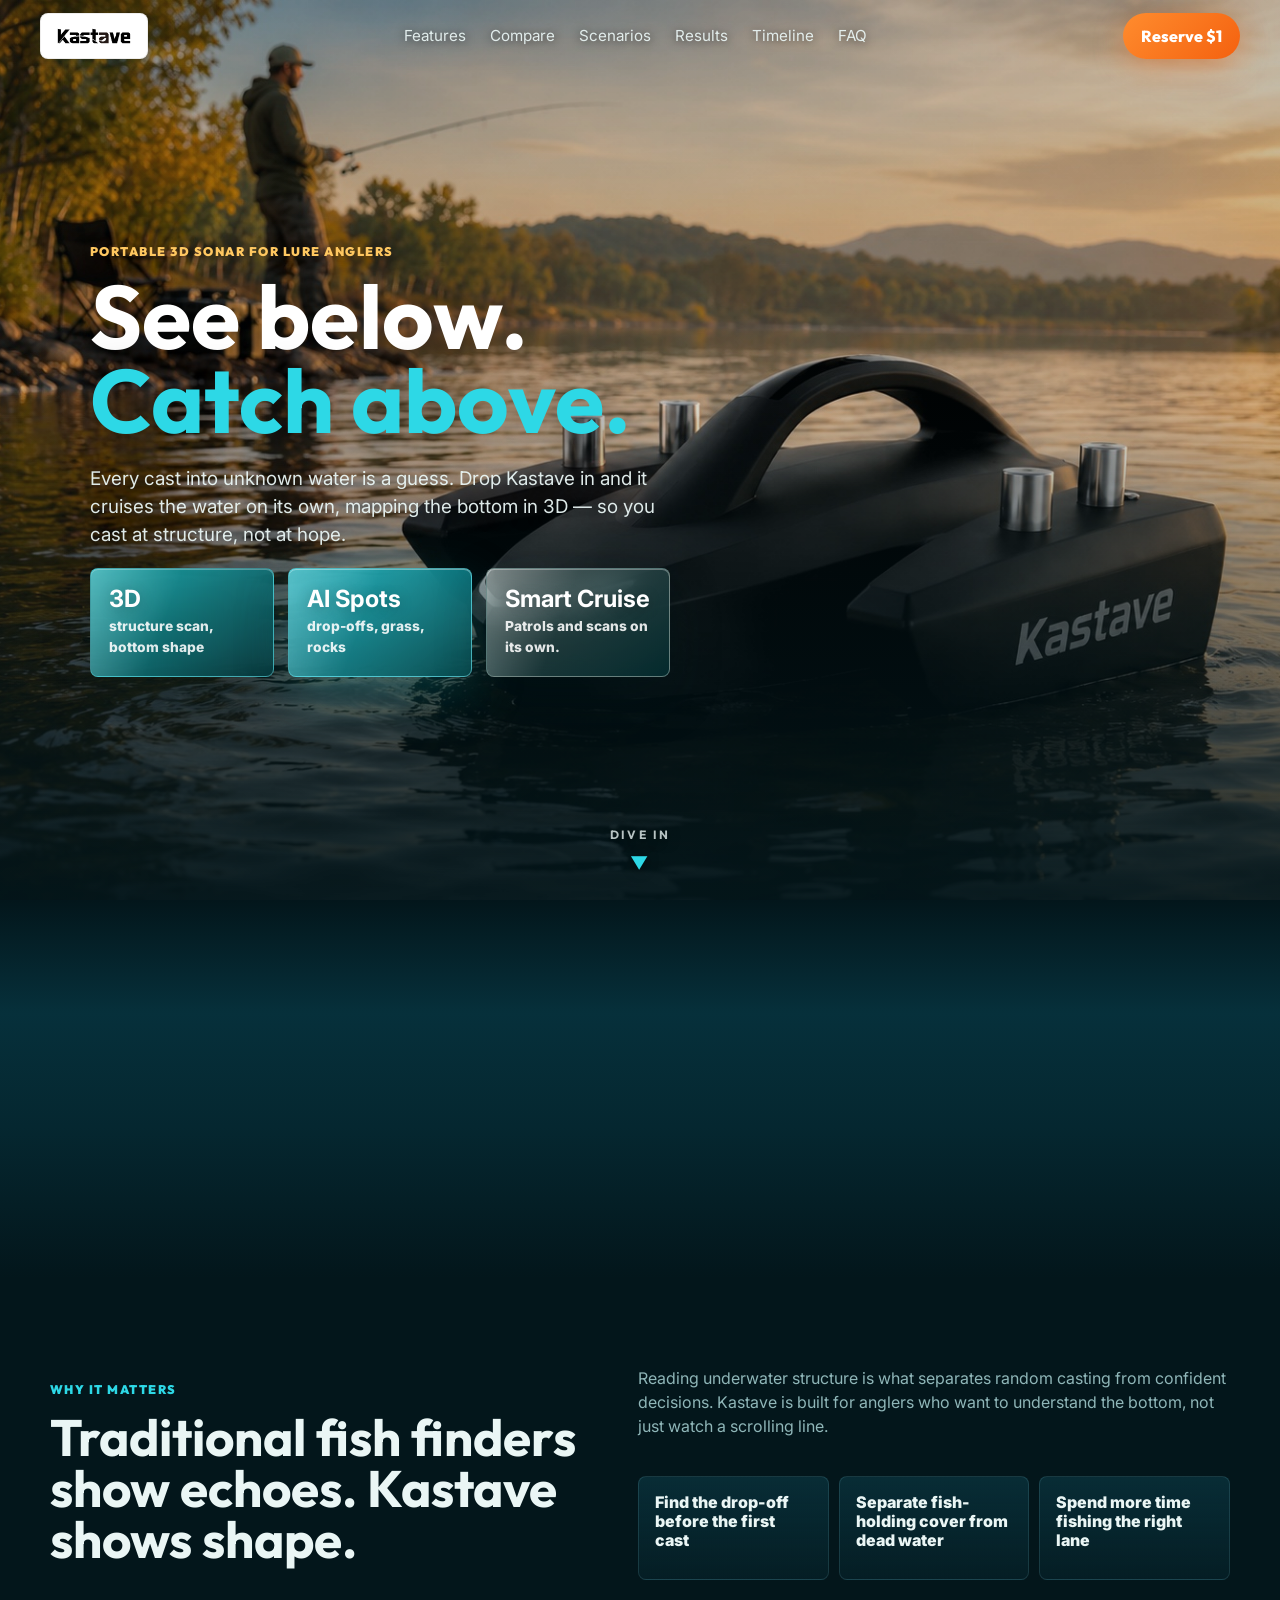
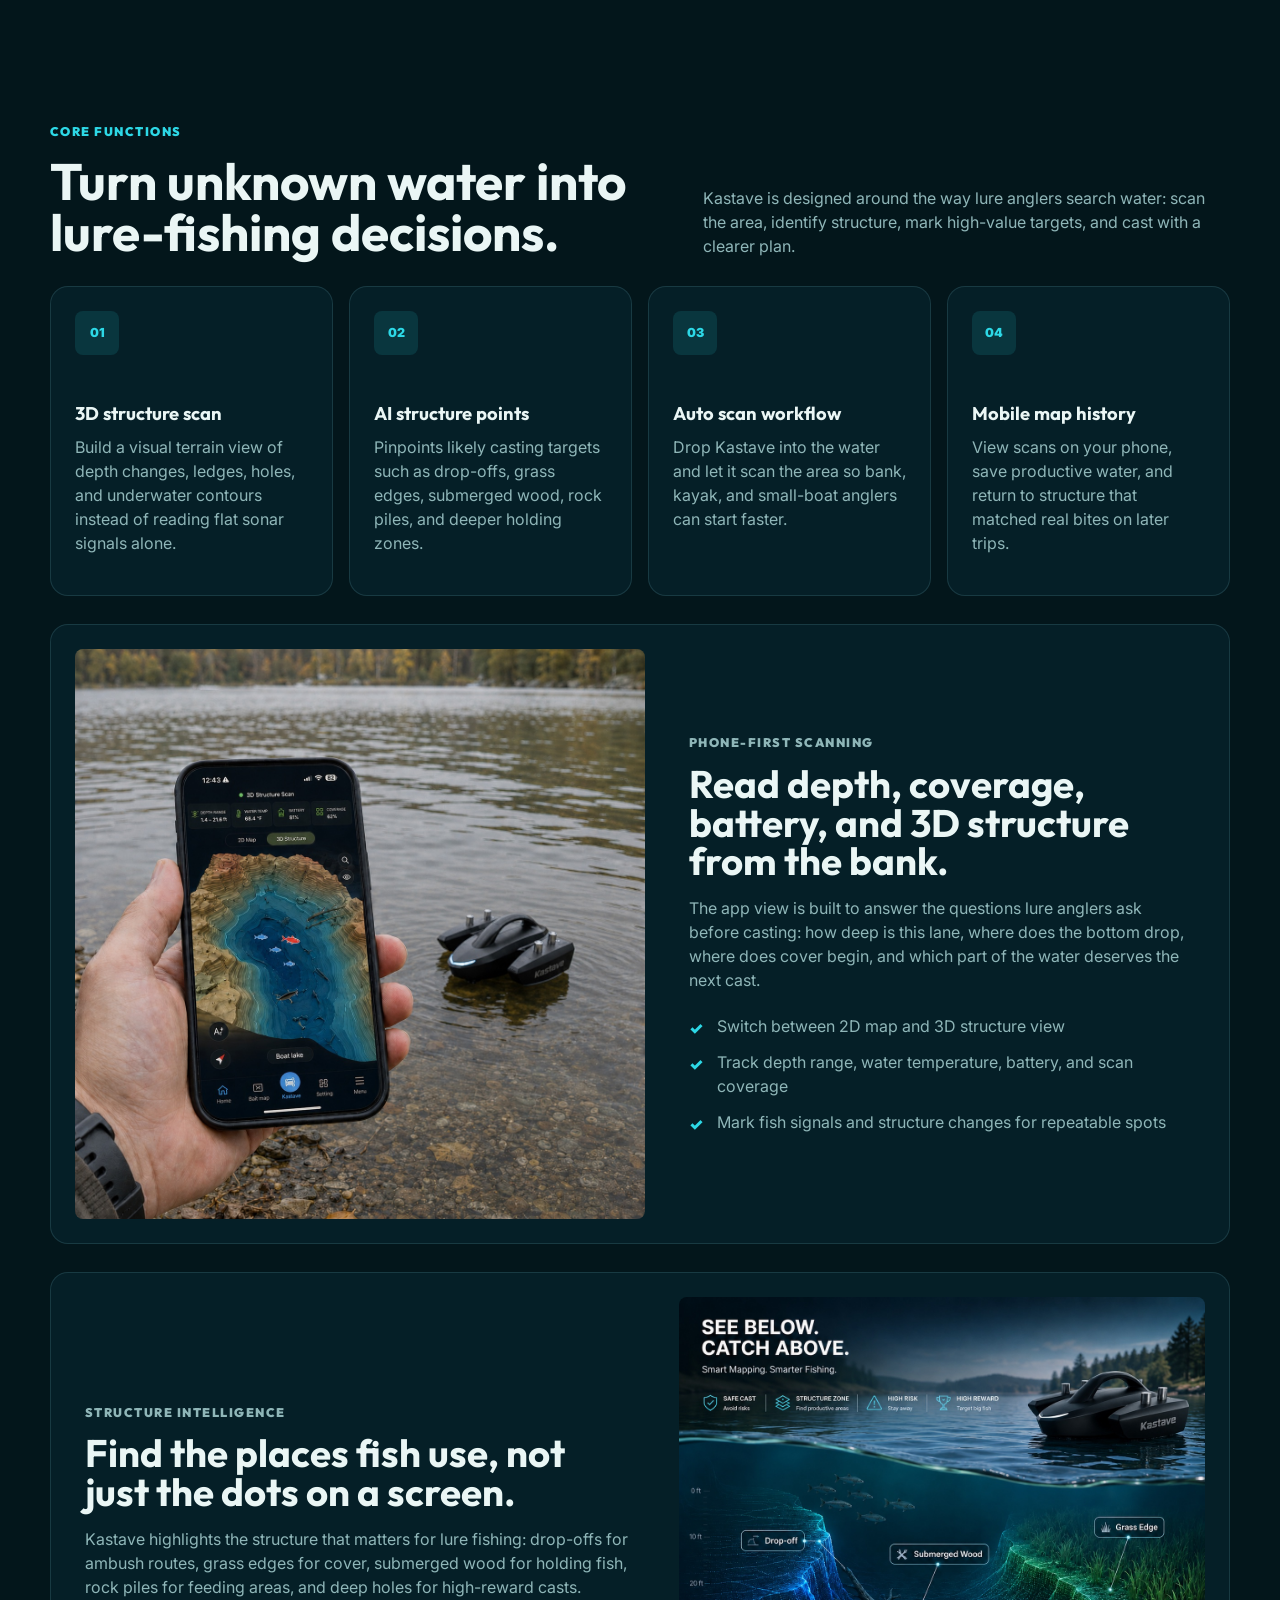
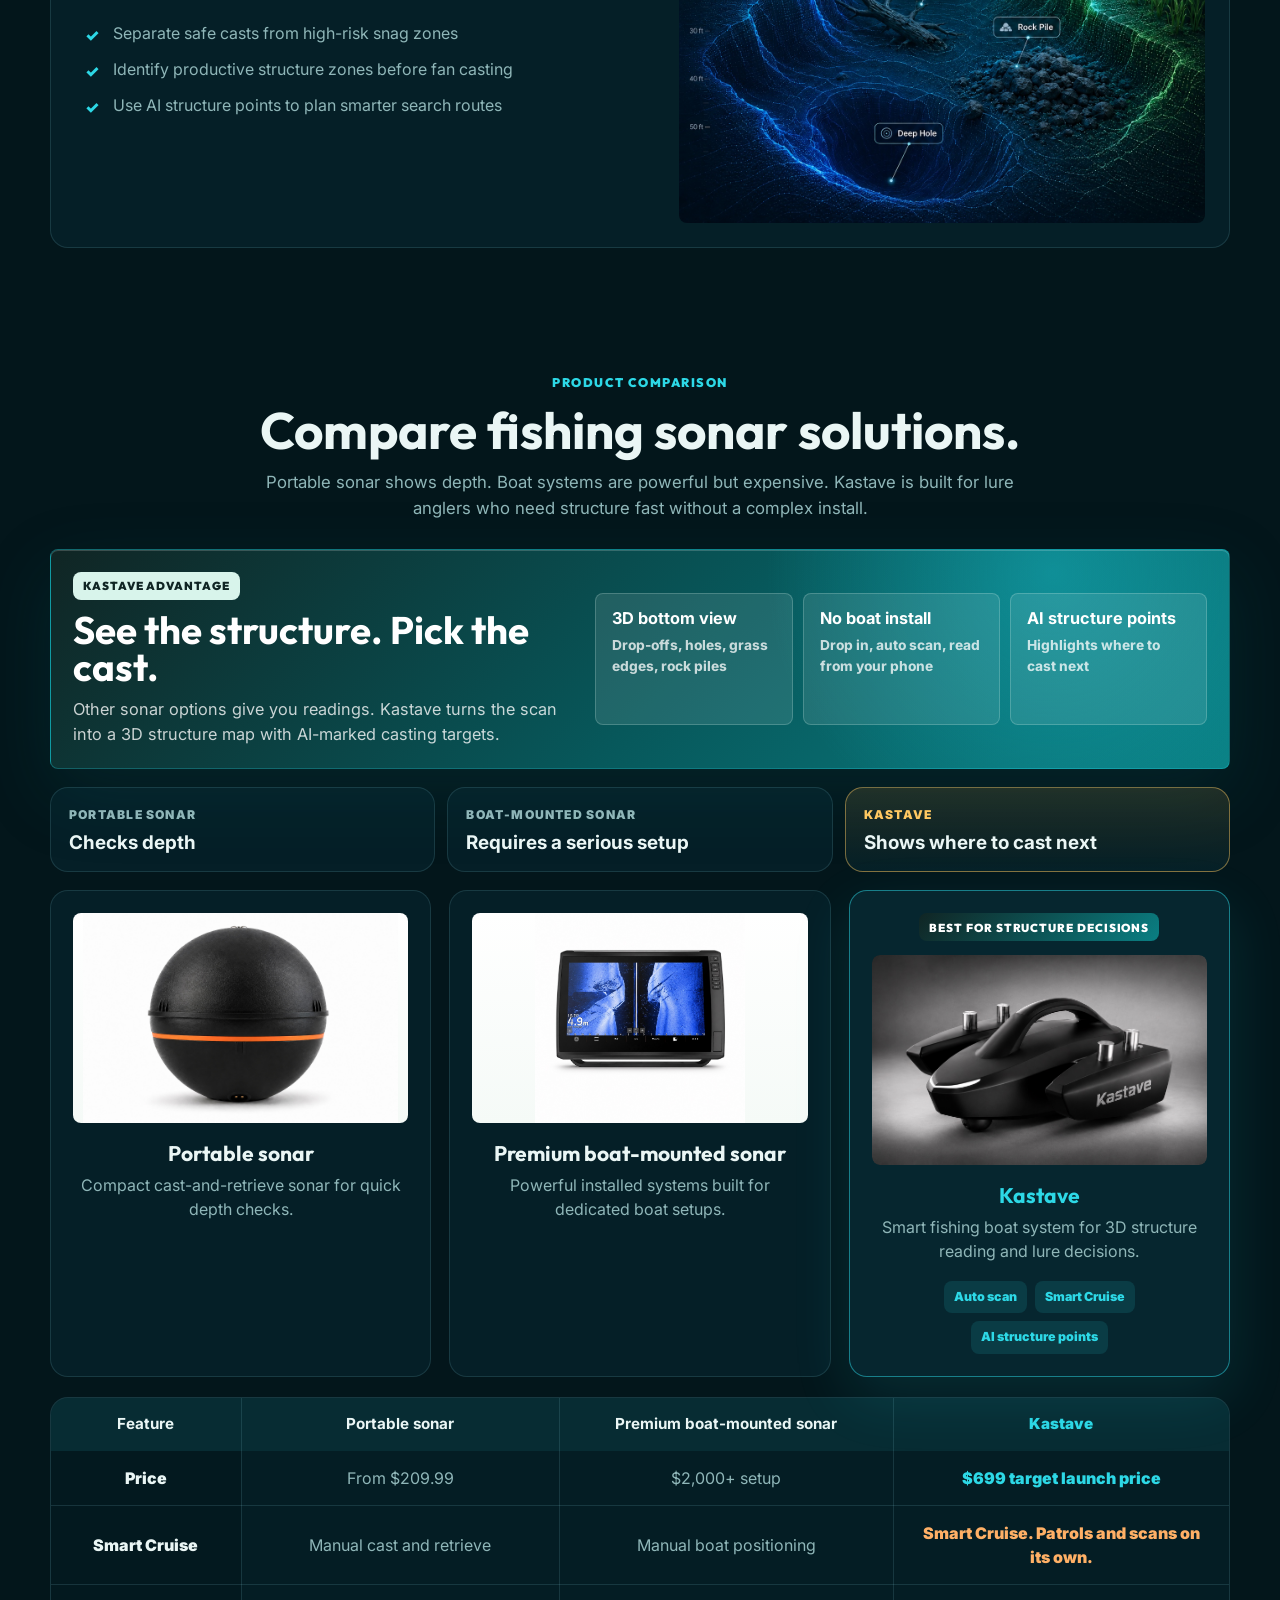
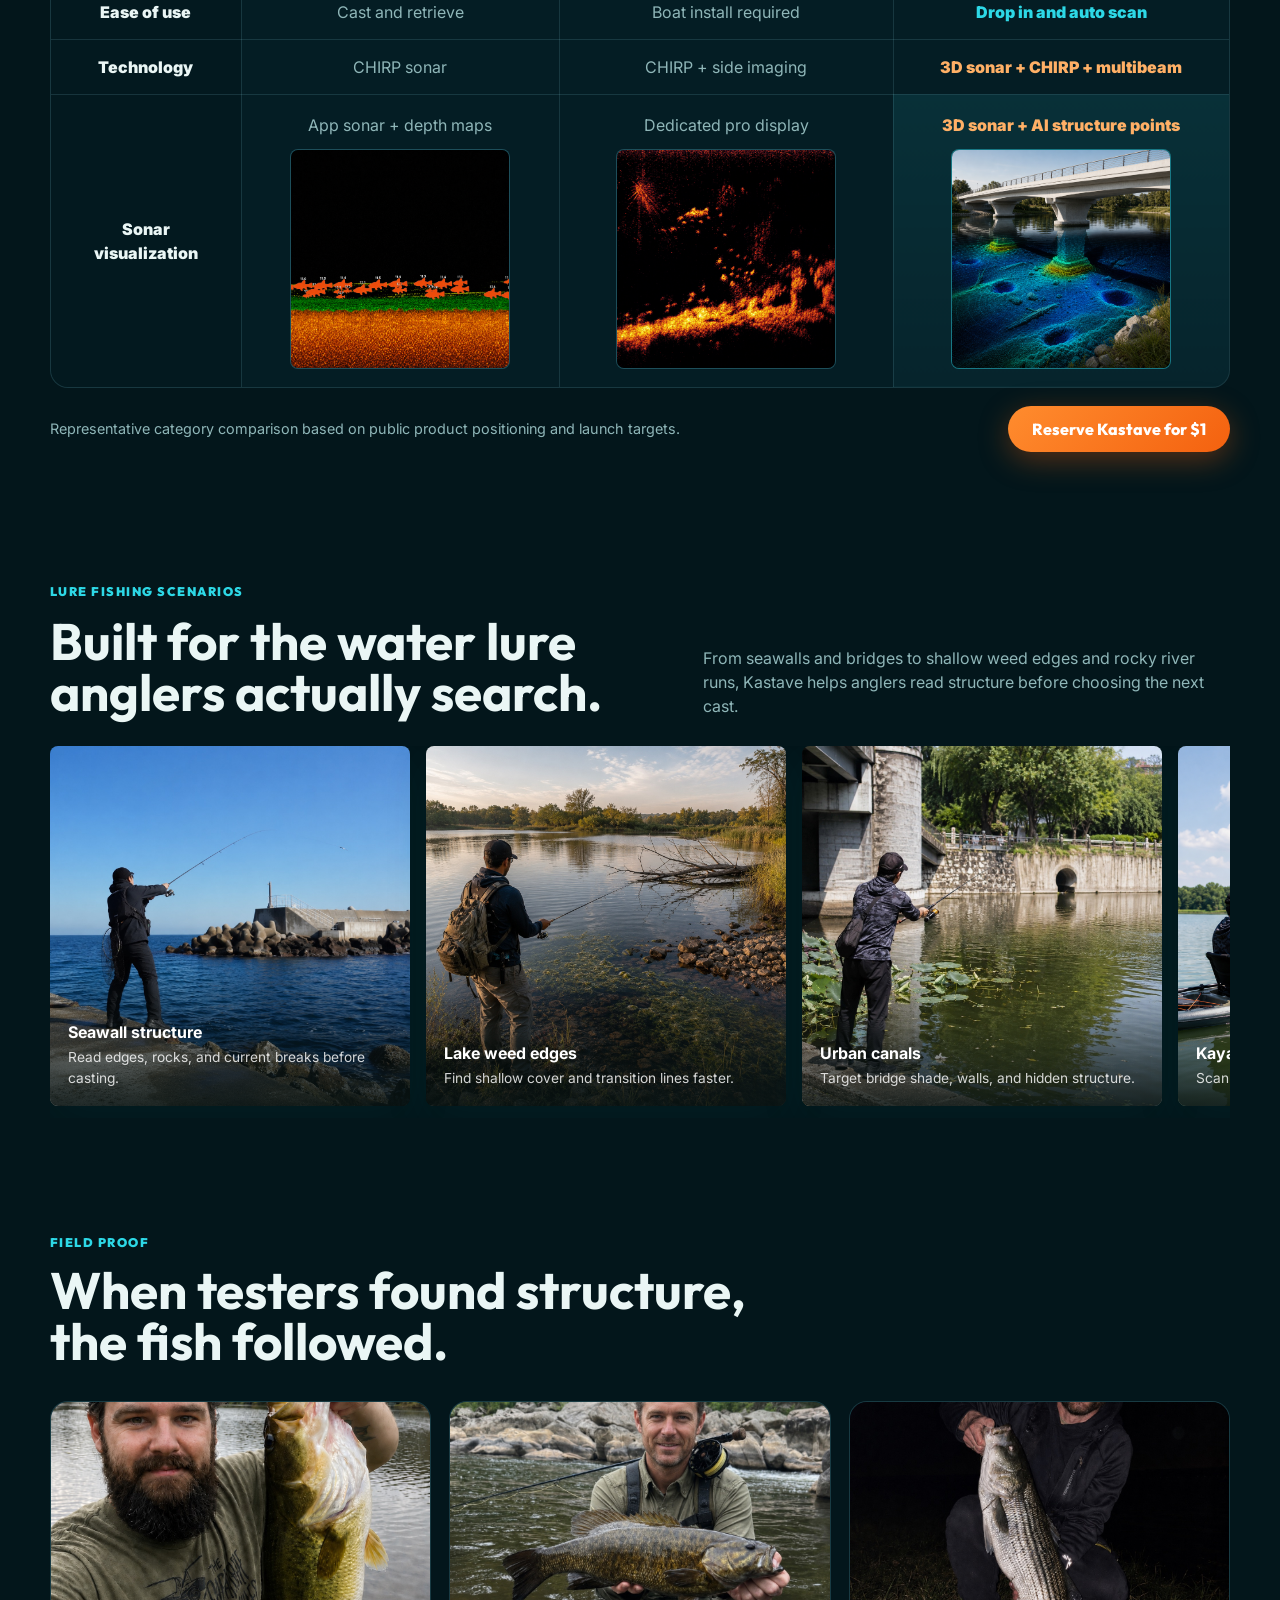
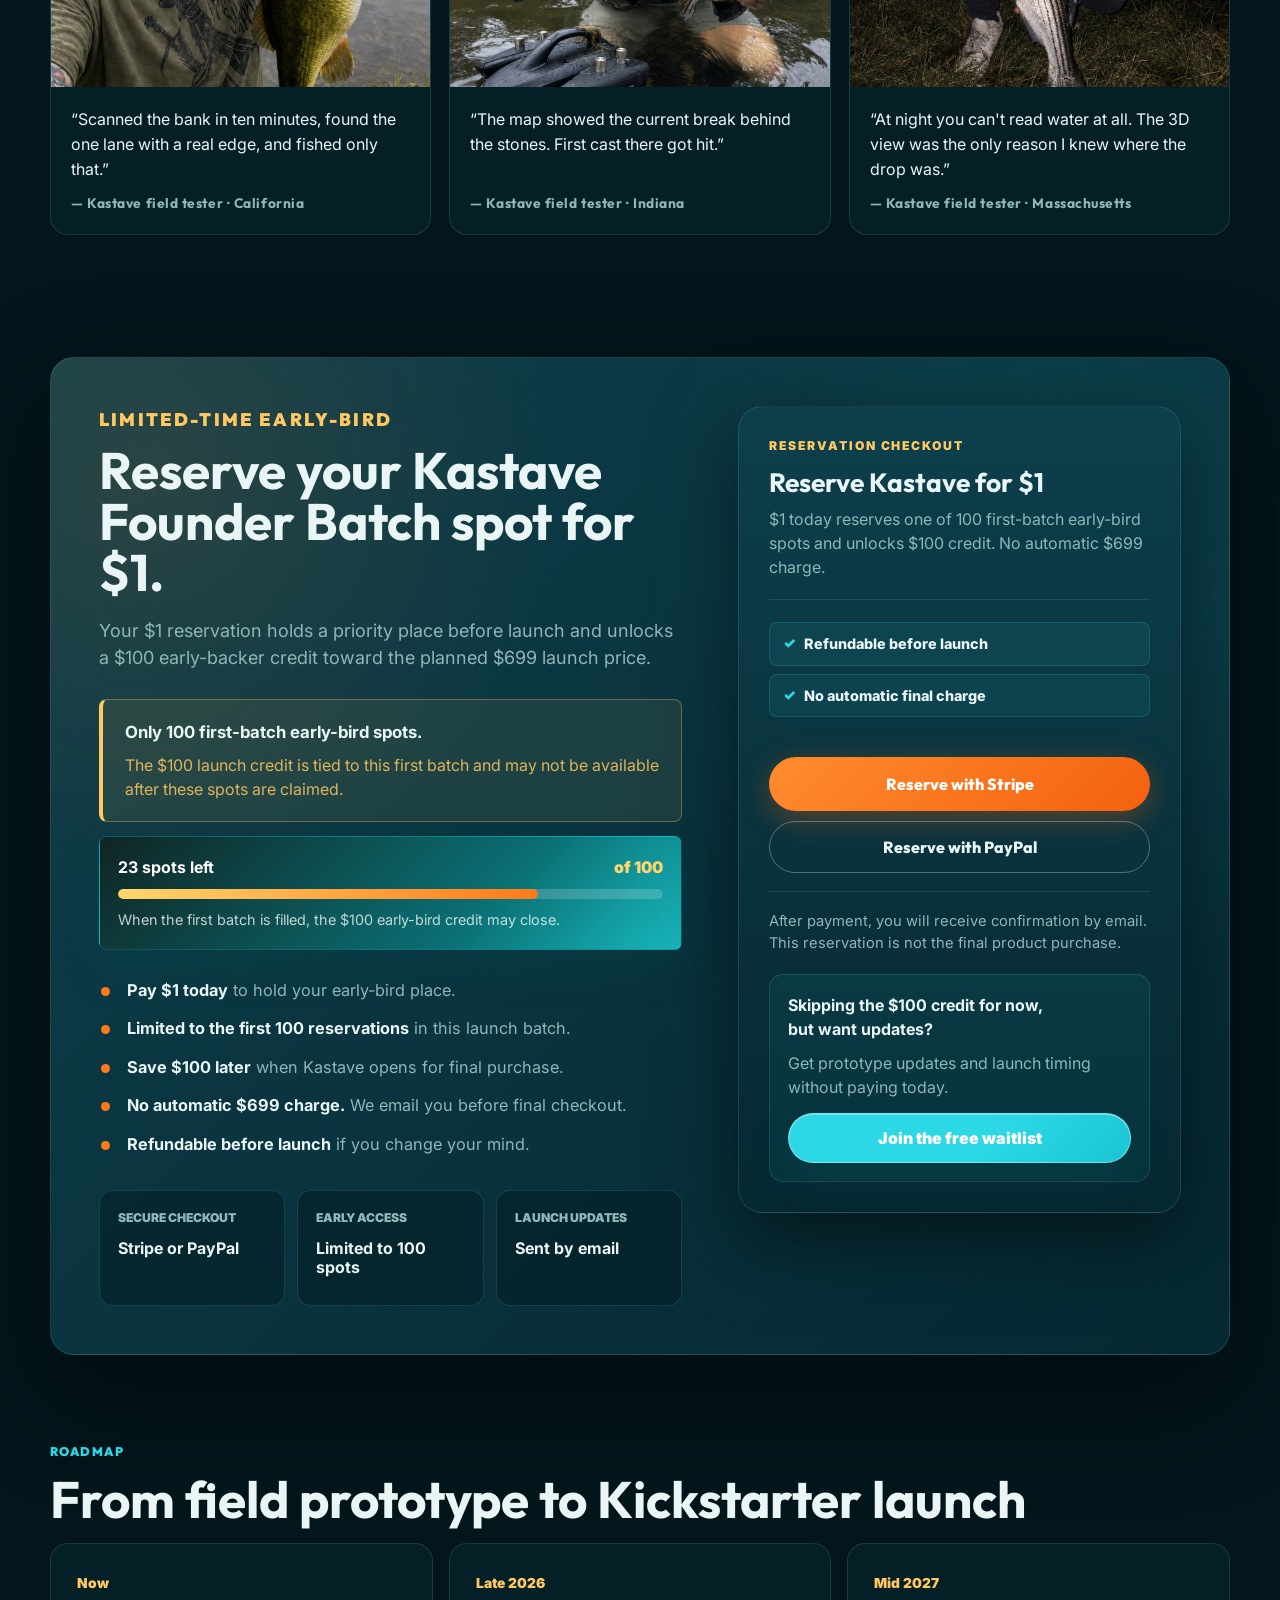
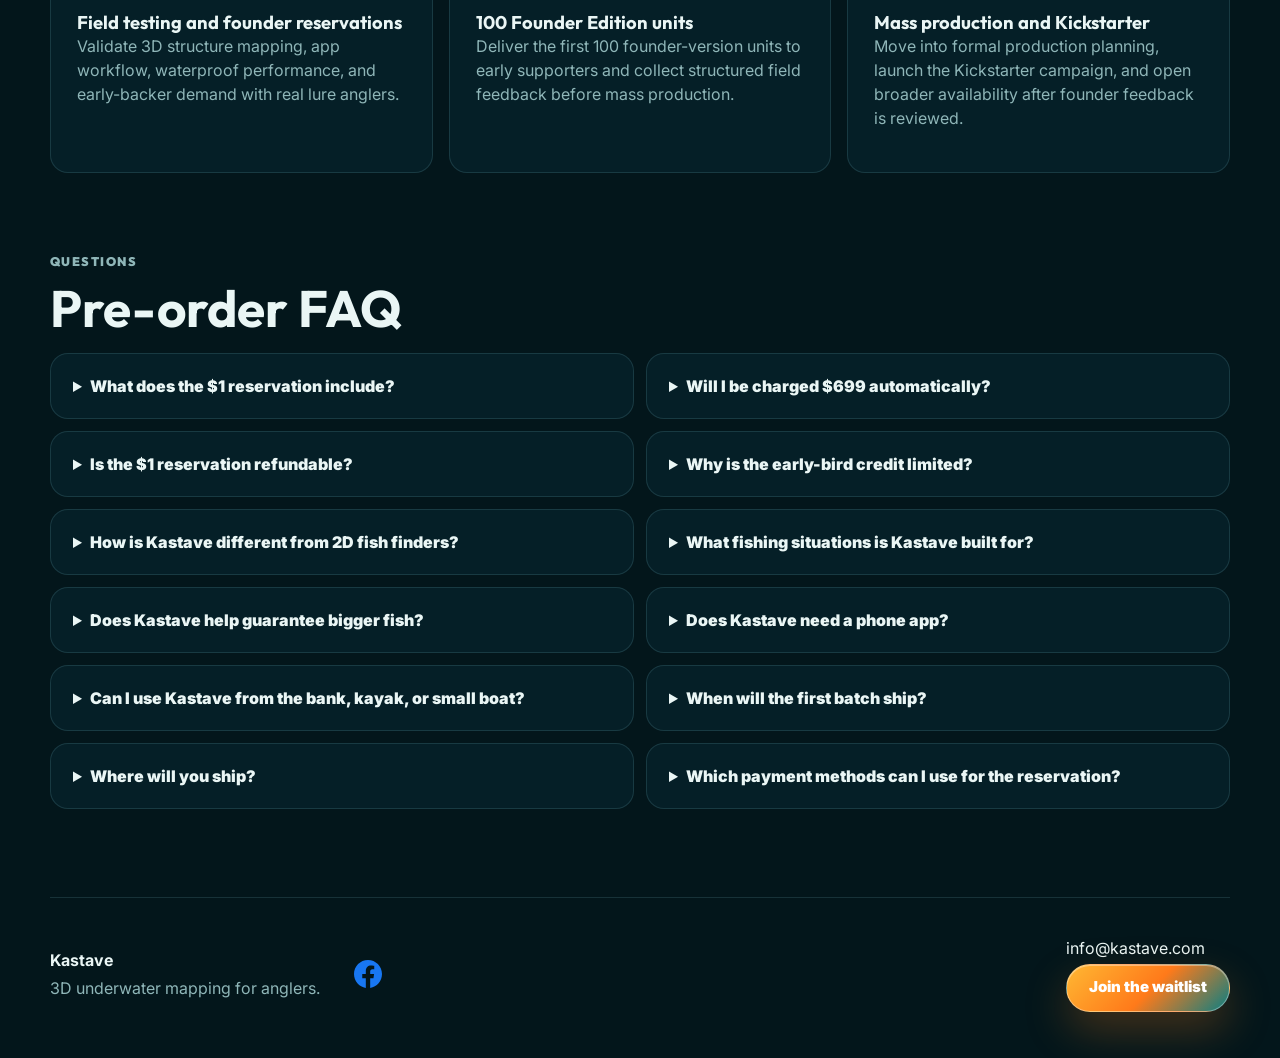
==== index.html @ 2a2ed980 "Kastave static landing (current live look)" ====
<!doctype html>
<html lang="en">
  <head>
    <meta charset="utf-8" />
    <meta name="viewport" content="width=device-width, initial-scale=1" />
    <title>Kastave | 3D Underwater Fish Finder</title>
    <meta
      name="description"
      content="Reserve Kastave, a smart fish finder that reconstructs underwater terrain in 3D so anglers can read structure before they cast."
    />
    <meta property="og:title" content="Kastave | 3D Underwater Fish Finder" />
    <meta
      property="og:description"
      content="A portable sonar device that turns underwater structure into a clear 3D terrain map."
    />
    <meta property="og:type" content="website" />
    <!-- Google Tag Manager -->
    <script>
      (function(w,d,s,l,i){w[l]=w[l]||[];w[l].push({'gtm.start':
      new Date().getTime(),event:'gtm.js'});var f=d.getElementsByTagName(s)[0],
      j=d.createElement(s),dl=l!='dataLayer'?'&l='+l:'';j.async=true;j.src=
      'https://www.googletagmanager.com/gtm.js?id='+i+dl;f.parentNode.insertBefore(j,f);
      })(window,document,'script','dataLayer','GTM-NHCT6J47');
    </script>
    <!-- End Google Tag Manager -->
    <!-- Meta Pixel Code -->
    <script>
      !function(f,b,e,v,n,t,s)
      {if(f.fbq)return;n=f.fbq=function(){n.callMethod?
      n.callMethod.apply(n,arguments):n.queue.push(arguments)};
      if(!f._fbq)f._fbq=n;n.push=n;n.loaded=!0;n.version='2.0';
      n.queue=[];t=b.createElement(e);t.async=!0;
      t.src=v;s=b.getElementsByTagName(e)[0];
      s.parentNode.insertBefore(t,s)}(window, document,'script',
      'https://connect.facebook.net/en_US/fbevents.js');
      fbq('init', '1542765323857764');
      fbq('track', 'PageView');
    </script>
    <!-- End Meta Pixel Code -->
    <meta name="theme-color" content="#03161b" />
    <link rel="preconnect" href="https://fonts.googleapis.com" />
    <link rel="preconnect" href="https://fonts.gstatic.com" crossorigin />
    <link
      href="https://fonts.googleapis.com/css2?family=Outfit:wght@400;600;800;900&family=Inter:wght@400;500;600;700;800&display=swap"
      rel="stylesheet"
    />
    <link rel="stylesheet" href="./styles.css" />
  </head>
  <body>
    <!-- Google Tag Manager (noscript) -->
    <noscript>
      <iframe
        src="https://www.googletagmanager.com/ns.html?id=GTM-NHCT6J47"
        height="0"
        width="0"
        style="display:none;visibility:hidden"
      ></iframe>
    </noscript>
    <!-- End Google Tag Manager (noscript) -->
    <noscript>
      <img
        height="1"
        width="1"
        style="display:none"
        src="https://www.facebook.com/tr?id=1542765323857764&ev=PageView&noscript=1"
        alt=""
      />
    </noscript>
    <header class="site-header">
      <a class="brand" href="#top" aria-label="Kastave home">
        <span class="brand-mark" aria-hidden="true">
          <img src="./assets/kastave-logo.png" alt="" />
        </span>
      </a>
      <nav class="nav-links" aria-label="Primary navigation">
        <a href="#features">Features</a>
        <a href="#compare">Compare</a>
        <a href="#scenarios">Scenarios</a>
        <a href="#results">Results</a>
        <a href="#timeline">Timeline</a>
        <a href="#faq">FAQ</a>
      </nav>
      <a class="header-cta" href="#reserve">Reserve $1</a>
    </header>

    <div class="depth-meter" id="depthMeter" aria-hidden="true">
      <div class="depth-value"><span id="depthVal">0</span> ft</div>
      <div class="depth-track"><i id="depthFill"></i></div>
      <div class="depth-label">Scan depth</div>
    </div>

    <main id="top">
      <section class="hero" aria-labelledby="hero-title">
        <video
          class="hero-bg"
          autoplay
          muted
          loop
          playsinline
          preload="metadata"
          poster="./assets/hero-kastave-lake.jpg"
          aria-hidden="true"
        >
          <source src="./assets/hero-kastave-lake.mp4" type="video/mp4" />
        </video>
        <div class="hero-copy">
          <p class="eyebrow">Portable 3D sonar for lure anglers</p>
          <h1 id="hero-title">See below. <em>Catch above.</em></h1>
          <p class="hero-lede">
            Every cast into unknown water is a guess. Drop Kastave in and it cruises the water on its own,
            mapping the bottom in 3D — so you cast at structure, not at hope.
          </p>
          <figure class="mobile-product-peek" aria-label="Kastave product preview">
            <img
              src="./assets/hero-kastave-lake.jpg"
              alt="Kastave sonar floating on lake water"
            />
          </figure>
          <div class="launch-stats" aria-label="Launch highlights">
            <div>
              <strong>3D</strong>
              <span>structure scan, bottom shape</span>
            </div>
            <div>
              <strong>AI Spots</strong>
              <span>drop-offs, grass, rocks</span>
            </div>
            <div>
              <strong>Smart Cruise</strong>
              <span>Patrols and scans on its own.</span>
            </div>
          </div>
        </div>
        <div class="scroll-cue" aria-hidden="true">Dive in<span class="arrow">▼</span></div>
      </section>

      <section class="waterline" aria-hidden="true">
        <div class="bubbles" id="bubbles"></div>
      </section>

      <section class="section intro" aria-labelledby="intro-title">
        <div>
          <p class="eyebrow">Why it matters</p>
          <h2 id="intro-title">Traditional fish finders show echoes. Kastave shows shape.</h2>
        </div>
        <div class="intro-detail">
          <p>
            Reading underwater structure is what separates random casting from confident
            decisions. Kastave is built for anglers who want to understand the bottom, not
            just watch a scrolling line.
          </p>
          <div class="intro-points" aria-label="Why structure matters">
            <span>Find the drop-off before the first cast</span>
            <span>Separate fish-holding cover from dead water</span>
            <span>Spend more time fishing the right lane</span>
          </div>
        </div>
      </section>

      <section class="section features-section" id="features" aria-label="Product features">
        <div class="section-heading">
          <p class="eyebrow">Core functions</p>
          <h2>Turn unknown water into lure-fishing decisions.</h2>
          <p>
            Kastave is designed around the way lure anglers search water: scan the area,
            identify structure, mark high-value targets, and cast with a clearer plan.
          </p>
        </div>

        <div class="feature-grid">
          <article class="feature-card">
            <span class="feature-icon">01</span>
            <h3>3D structure scan</h3>
            <p>Build a visual terrain view of depth changes, ledges, holes, and underwater contours instead of reading flat sonar signals alone.</p>
          </article>
          <article class="feature-card">
            <span class="feature-icon">02</span>
            <h3>AI structure points</h3>
            <p>Pinpoints likely casting targets such as drop-offs, grass edges, submerged wood, rock piles, and deeper holding zones.</p>
          </article>
          <article class="feature-card">
            <span class="feature-icon">03</span>
            <h3>Auto scan workflow</h3>
            <p>Drop Kastave into the water and let it scan the area so bank, kayak, and small-boat anglers can start faster.</p>
          </article>
          <article class="feature-card">
            <span class="feature-icon">04</span>
            <h3>Mobile map history</h3>
            <p>View scans on your phone, save productive water, and return to structure that matched real bites on later trips.</p>
          </article>
        </div>

        <div class="feature-stories">
          <article class="feature-story">
            <div class="feature-story-image">
              <img
                src="./assets/feature-app-3d-scan.jpg"
                alt="Kastave app showing a 3D lake scan while the device floats nearby"
              />
            </div>
            <div class="feature-story-copy">
              <p class="eyebrow">Phone-first scanning</p>
              <h3>Read depth, coverage, battery, and 3D structure from the bank.</h3>
              <p>
                The app view is built to answer the questions lure anglers ask before casting:
                how deep is this lane, where does the bottom drop, where does cover begin, and
                which part of the water deserves the next cast.
              </p>
              <ul class="check-list">
                <li>Switch between 2D map and 3D structure view</li>
                <li>Track depth range, water temperature, battery, and scan coverage</li>
                <li>Mark fish signals and structure changes for repeatable spots</li>
              </ul>
            </div>
          </article>

          <article class="feature-story feature-story-reverse">
            <div class="feature-story-image">
              <img
                src="./assets/feature-structure-map.jpg"
                alt="3D underwater structure map showing drop-off, rock pile, grass edge, submerged wood, and deep hole"
              />
            </div>
            <div class="feature-story-copy">
              <p class="eyebrow">Structure intelligence</p>
              <h3>Find the places fish use, not just the dots on a screen.</h3>
              <p>
                Kastave highlights the structure that matters for lure fishing: drop-offs for
                ambush routes, grass edges for cover, submerged wood for holding fish, rock piles
                for feeding areas, and deep holes for high-reward casts.
              </p>
              <ul class="check-list">
                <li>Separate safe casts from high-risk snag zones</li>
                <li>Identify productive structure zones before fan casting</li>
                <li>Use AI structure points to plan smarter search routes</li>
              </ul>
            </div>
          </article>
        </div>
      </section>

      <section class="section compare-section" id="compare" aria-labelledby="compare-title">
        <div class="compare-heading">
          <p class="eyebrow">Product comparison</p>
          <h2 id="compare-title">Compare fishing sonar solutions.</h2>
          <p>
            Portable sonar shows depth. Boat systems are powerful but expensive.
            Kastave is built for lure anglers who need structure fast without a complex install.
          </p>
        </div>

        <div class="kastave-advantage" aria-label="Why Kastave wins for lure anglers">
          <div class="kastave-advantage-copy">
            <span class="winner-badge">Kastave advantage</span>
            <h3>See the structure. Pick the cast.</h3>
            <p>
              Other sonar options give you readings. Kastave turns the scan into
              a 3D structure map with AI-marked casting targets.
            </p>
          </div>
          <div class="advantage-points" aria-label="Kastave key advantages">
            <div>
              <strong>3D bottom view</strong>
              <span>Drop-offs, holes, grass edges, rock piles</span>
            </div>
            <div>
              <strong>No boat install</strong>
              <span>Drop in, auto scan, read from your phone</span>
            </div>
            <div>
              <strong>AI structure points</strong>
              <span>Highlights where to cast next</span>
            </div>
          </div>
        </div>

        <div class="compare-verdict" aria-label="Category verdict">
          <div>
            <span>Portable sonar</span>
            <strong>Checks depth</strong>
          </div>
          <div>
            <span>Boat-mounted sonar</span>
            <strong>Requires a serious setup</strong>
          </div>
          <div>
            <span>Kastave</span>
            <strong>Shows where to cast next</strong>
          </div>
        </div>

        <div class="mobile-comparison" aria-label="Mobile sonar comparison">
          <div class="mobile-comparison-control">
            <label for="mobileCompareSelect">Compare Kastave with</label>
            <select id="mobileCompareSelect" aria-label="Choose sonar category to compare">
              <option value="portable">Portable sonar</option>
              <option value="boat">Boat-mounted sonar</option>
            </select>
          </div>

          <div class="mobile-compare-columns" aria-live="polite">
            <div class="mobile-compare-head">Kastave</div>
            <div class="mobile-compare-head" data-mobile-compare-label>Portable sonar</div>

            <div class="mobile-compare-row mobile-compare-products">
              <figure>
                <img src="./assets/mobile-product-kastave-clean.png" alt="Kastave smart fishing sonar" />
              </figure>
              <figure>
                <img
                  data-mobile-compare-product-image
                  src="./assets/mobile-product-portable-clean.png"
                  alt="Portable sonar product"
                />
              </figure>
            </div>

            <div class="mobile-compare-row">
              <span>Price</span>
              <strong>$699 target launch price</strong>
              <strong data-mobile-compare-field="price">From $209.99</strong>
            </div>
            <div class="mobile-compare-row">
              <span>Smart Cruise</span>
              <strong class="compare-highlight">Smart Cruise. Patrols and scans on its own.</strong>
              <strong data-mobile-compare-field="cruise">Manual cast and retrieve</strong>
            </div>
            <div class="mobile-compare-row">
              <span>Ease of use</span>
              <strong>Drop in and auto scan</strong>
              <strong data-mobile-compare-field="ease">Cast and retrieve</strong>
            </div>
            <div class="mobile-compare-row">
              <span>Technology</span>
              <strong class="compare-highlight">3D sonar + CHIRP + multibeam</strong>
              <strong data-mobile-compare-field="tech">CHIRP sonar</strong>
            </div>
            <div class="mobile-compare-row mobile-compare-visual">
              <span>Sonar visualization</span>
              <figure>
                <img src="./assets/table-sonar-kastave.png" alt="Kastave 3D sonar structure visualization under a bridge" />
                <figcaption class="compare-highlight">3D sonar + AI structure points</figcaption>
              </figure>
              <figure>
                <img
                  data-mobile-compare-image
                  src="./assets/table-sonar-portable.png"
                  alt="Portable sonar visualization with fish arches and bottom contour"
                />
                <figcaption data-mobile-compare-field="visual">App sonar + depth maps</figcaption>
              </figure>
            </div>
          </div>
        </div>

        <div class="compare-cards" aria-label="Fishing sonar product categories">
          <article class="compare-card">
            <div class="compare-image">
              <img
                src="./assets/compare-portable-sonar.jpg"
                alt="Castable portable sonar device on a white studio background"
              />
            </div>
            <h3>Portable sonar</h3>
            <p>Compact cast-and-retrieve sonar for quick depth checks.</p>
          </article>

          <article class="compare-card">
            <div class="compare-image">
              <img
                src="./assets/compare-boat-sonar.jpg"
                alt="Premium boat-mounted sonar display with side-scan screen"
              />
            </div>
            <h3>Premium boat-mounted sonar</h3>
            <p>Powerful installed systems built for dedicated boat setups.</p>
          </article>

          <article class="compare-card compare-card-featured">
            <span class="compare-card-tag">Best for structure decisions</span>
            <div class="compare-image">
              <img
                src="./assets/compare-kastave.jpg"
                alt="Kastave smart fishing sonar boat product"
              />
            </div>
            <h3>Kastave</h3>
            <p>Smart fishing boat system for 3D structure reading and lure decisions.</p>
            <div class="compare-badges" aria-label="Kastave highlights">
              <span>Auto scan</span>
              <span>Smart Cruise</span>
              <span>AI structure points</span>
            </div>
          </article>
        </div>

        <div class="comparison-table-wrap">
          <table class="comparison-table">
            <thead>
              <tr>
                <th scope="col">Feature</th>
                <th scope="col">Portable sonar</th>
                <th scope="col">Premium boat-mounted sonar</th>
                <th scope="col">Kastave</th>
              </tr>
            </thead>
            <tbody>
              <tr>
                <th scope="row">Price</th>
                <td data-label="Portable sonar">From $209.99</td>
                <td data-label="Boat-mounted sonar">$2,000+ setup</td>
                <td class="kastave-cell" data-label="Kastave">$699 target launch price</td>
              </tr>
              <tr>
                <th scope="row">Smart Cruise</th>
                <td data-label="Portable sonar">Manual cast and retrieve</td>
                <td data-label="Boat-mounted sonar">Manual boat positioning</td>
                <td class="kastave-cell compare-highlight" data-label="Kastave">Smart Cruise. Patrols and scans on its own.</td>
              </tr>
              <tr>
                <th scope="row">Ease of use</th>
                <td data-label="Portable sonar">Cast and retrieve</td>
                <td data-label="Boat-mounted sonar">Boat install required</td>
                <td class="kastave-cell" data-label="Kastave">Drop in and auto scan</td>
              </tr>
              <tr>
                <th scope="row">Technology</th>
                <td data-label="Portable sonar">CHIRP sonar</td>
                <td data-label="Boat-mounted sonar">CHIRP + side imaging</td>
                <td class="kastave-cell compare-highlight" data-label="Kastave">3D sonar + CHIRP + multibeam</td>
              </tr>
              <tr>
                <th scope="row">Sonar visualization</th>
                <td class="sonar-visual-cell" data-label="Portable sonar">
                  <span>App sonar + depth maps</span>
                  <img src="./assets/table-sonar-portable.png" alt="Portable sonar visualization with fish arches and bottom contour" />
                </td>
                <td class="sonar-visual-cell" data-label="Boat-mounted sonar">
                  <span>Dedicated pro display</span>
                  <img src="./assets/table-sonar-boat.png" alt="Premium boat-mounted sonar side scan visualization" />
                </td>
                <td class="kastave-cell sonar-visual-cell" data-label="Kastave">
                  <span class="compare-highlight">3D sonar + AI structure points</span>
                  <img src="./assets/table-sonar-kastave.png" alt="Kastave 3D sonar structure visualization under a bridge" />
                </td>
              </tr>
            </tbody>
          </table>
        </div>

        <div class="compare-footer">
          <p>Representative category comparison based on public product positioning and launch targets.</p>
          <a class="primary-button" href="#reserve">Reserve Kastave for $1</a>
        </div>
      </section>

      <section class="section usage-scenes" id="scenarios" aria-labelledby="scenarios-title">
        <div class="section-heading">
          <p class="eyebrow">Lure fishing scenarios</p>
          <h2 id="scenarios-title">Built for the water lure anglers actually search.</h2>
          <p>
            From seawalls and bridges to shallow weed edges and rocky river runs,
            Kastave helps anglers read structure before choosing the next cast.
          </p>
        </div>
        <div class="scene-carousel">
          <div class="scene-track">
            <div class="scene-grid scene-set">
              <figure class="scene-card">
                <img
                  src="./assets/lure-scene-seawall-cast.jpg"
                  alt="Lure angler casting near a seawall and breakwater"
                />
                <figcaption>
                  <strong>Seawall structure</strong>
                  <span>Read edges, rocks, and current breaks before casting.</span>
                </figcaption>
              </figure>
              <figure class="scene-card">
                <img
                  src="./assets/lure-scene-lake-structure.jpg"
                  alt="Lure angler fishing a lake shoreline with submerged vegetation"
                />
                <figcaption>
                  <strong>Lake weed edges</strong>
                  <span>Find shallow cover and transition lines faster.</span>
                </figcaption>
              </figure>
              <figure class="scene-card">
                <img
                  src="./assets/lure-scene-urban-bank.jpg"
                  alt="Lure angler casting beside an urban bridge and canal"
                />
                <figcaption>
                  <strong>Urban canals</strong>
                  <span>Target bridge shade, walls, and hidden structure.</span>
                </figcaption>
              </figure>
              <figure class="scene-card">
                <img
                  src="./assets/lure-scene-night-kayak.png"
                  alt="Kayak angler fishing on a sunny lake near weed cover"
                />
                <figcaption>
                  <strong>Kayak fishing</strong>
                  <span>Scan weed edges, drop-offs, and casting lanes.</span>
                </figcaption>
              </figure>
              <figure class="scene-card">
                <img
                  src="./assets/lure-scene-coastal-rocks.jpg"
                  alt="Lure angler casting from coastal rocks toward open water"
                />
                <figcaption>
                  <strong>Rocky shorelines</strong>
                  <span>Plan casts around rock piles and depth changes.</span>
                </figcaption>
              </figure>
              <figure class="scene-card">
                <img
                  src="./assets/lure-scene-river-wading.jpg"
                  alt="Lure angler wading in a clear rocky river"
                />
                <figcaption>
                  <strong>River runs</strong>
                  <span>Understand pools, current lanes, and submerged stones.</span>
                </figcaption>
              </figure>
            </div>

            <div class="scene-grid scene-set" aria-hidden="true">
              <figure class="scene-card">
                <img src="./assets/lure-scene-seawall-cast.jpg" alt="" />
                <figcaption>
                  <strong>Seawall structure</strong>
                  <span>Read edges, rocks, and current breaks before casting.</span>
                </figcaption>
              </figure>
              <figure class="scene-card">
                <img src="./assets/lure-scene-lake-structure.jpg" alt="" />
                <figcaption>
                  <strong>Lake weed edges</strong>
                  <span>Find shallow cover and transition lines faster.</span>
                </figcaption>
              </figure>
              <figure class="scene-card">
                <img src="./assets/lure-scene-urban-bank.jpg" alt="" />
                <figcaption>
                  <strong>Urban canals</strong>
                  <span>Target bridge shade, walls, and hidden structure.</span>
                </figcaption>
              </figure>
              <figure class="scene-card">
                <img src="./assets/lure-scene-night-kayak.png" alt="" />
                <figcaption>
                  <strong>Kayak fishing</strong>
                  <span>Scan weed edges, drop-offs, and casting lanes.</span>
                </figcaption>
              </figure>
              <figure class="scene-card">
                <img src="./assets/lure-scene-coastal-rocks.jpg" alt="" />
                <figcaption>
                  <strong>Rocky shorelines</strong>
                  <span>Plan casts around rock piles and depth changes.</span>
                </figcaption>
              </figure>
              <figure class="scene-card">
                <img src="./assets/lure-scene-river-wading.jpg" alt="" />
                <figcaption>
                  <strong>River runs</strong>
                  <span>Understand pools, current lanes, and submerged stones.</span>
                </figcaption>
              </figure>
            </div>
          </div>
        </div>
      </section>

      <section class="section tester-results" id="results" aria-labelledby="results-title">
        <div class="section-heading">
          <p class="eyebrow">Field proof</p>
          <h2 id="results-title">When testers found structure,<br />the fish followed.</h2>
        </div>

        <div class="proof-grid">
          <article class="proof-card">
            <img
              src="./assets/tester-largemouth-selfie.jpg"
              alt="Early tester holding a largemouth bass near a lake"
            />
            <div class="proof-body">
              <blockquote>“Scanned the bank in ten minutes, found the one lane with a real edge, and fished only that.”</blockquote>
              <p class="proof-who">— Kastave field tester · California</p>
            </div>
          </article>
          <article class="proof-card">
            <img
              src="./assets/tester-river-smallmouth.jpg"
              alt="Early tester holding a river smallmouth bass with Kastave floating nearby"
            />
            <div class="proof-body">
              <blockquote>“The map showed the current break behind the stones. First cast there got hit.”</blockquote>
              <p class="proof-who">— Kastave field tester · Indiana</p>
            </div>
          </article>
          <article class="proof-card">
            <img
              src="./assets/tester-night-striper.jpg"
              alt="Early tester holding a striped bass at night with Kastave nearby"
            />
            <div class="proof-body">
              <blockquote>“At night you can't read water at all. The 3D view was the only reason I knew where the drop was.”</blockquote>
              <p class="proof-who">— Kastave field tester · Massachusetts</p>
            </div>
          </article>
        </div>
      </section>

      <section class="reserve-section" id="reserve" aria-labelledby="reserve-title">
        <div class="reserve-copy">
          <p class="eyebrow">Limited-time early-bird</p>
          <h2 id="reserve-title">Reserve your Kastave Founder Batch spot for $1.</h2>
          <p>
            Your $1 reservation holds a priority place before launch and unlocks
            a $100 early-backer credit toward the planned $699 launch price.
          </p>
          <div class="urgency-note">
            <strong>Only 100 first-batch early-bird spots.</strong>
            <span>The $100 launch credit is tied to this first batch and may not be available after these spots are claimed.</span>
          </div>
          <div class="spots-meter" aria-label="Founder Batch spot limit">
            <div class="spots-meter-top">
              <strong>23 spots left</strong>
              <span>of 100</span>
            </div>
            <div class="spots-meter-bar" aria-hidden="true"><span></span></div>
            <p>When the first batch is filled, the $100 early-bird credit may close.</p>
          </div>
          <ul class="checkout-list">
            <li><strong>Pay $1 today</strong> to hold your early-bird place.</li>
            <li><strong>Limited to the first 100 reservations</strong> in this launch batch.</li>
            <li><strong>Save $100 later</strong> when Kastave opens for final purchase.</li>
            <li><strong>No automatic $699 charge.</strong> We email you before final checkout.</li>
            <li><strong>Refundable before launch</strong> if you change your mind.</li>
          </ul>
          <div class="trust-grid" aria-label="Reservation benefits">
            <div>
              <span>Secure checkout</span>
              <strong>Stripe or PayPal</strong>
            </div>
            <div>
              <span>Early access</span>
              <strong>Limited to 100 spots</strong>
            </div>
            <div>
              <span>Launch updates</span>
              <strong>Sent by email</strong>
            </div>
          </div>
        </div>
        <div class="reserve-box" id="checkout" aria-label="Reservation checkout">
          <p class="checkout-eyebrow">Reservation checkout</p>
          <h3>Reserve Kastave for $1</h3>
          <p class="checkout-subcopy">
            <span class="desktop-checkout-copy">$1 today reserves one of 100 first-batch early-bird spots and unlocks $100 credit. No automatic $699 charge.</span>
            <span class="mobile-checkout-copy">Secure your early-bird place.<br />Final purchase happens later.</span>
          </p>
          <div class="checkout-trust" aria-label="Reservation safeguards">
            <span>Refundable before launch</span>
            <span>No automatic final charge</span>
          </div>
          <div class="payment-actions" id="payment" aria-label="Reservation payment options">
            <a
              class="primary-button full-width"
              href="https://buy.stripe.com/9B69AVbpieTIcPx9rBd7q00"
              target="_blank"
              rel="noopener"
            >
              Reserve with Stripe
            </a>
            <a
              class="secondary-button full-width"
              href="https://www.paypal.com/ncp/payment/6W9PTBNB267ZW"
              target="_blank"
              rel="noopener"
            >
              Reserve with PayPal
            </a>
          </div>
          <p class="fine-print">
            <span class="desktop-fine-print">After payment, you will receive confirmation by email. This reservation is not the final product purchase.</span>
            <span class="mobile-fine-print">Email confirmation after payment. This is not the final product purchase.</span>
          </p>
          <div class="checkout-waitlist">
            <strong>Skipping the $100 credit for now,<br />but want updates?</strong>
            <span>Get prototype updates and launch timing without paying today.</span>
            <a class="waitlist-button" href="https://tally.so/r/J9MNdJ" target="_blank" rel="noopener">Join the free waitlist</a>
          </div>
        </div>
      </section>

      <section class="section timeline" id="timeline" aria-labelledby="timeline-title">
        <p class="eyebrow">Roadmap</p>
        <h2 id="timeline-title">From field prototype to Kickstarter launch</h2>
        <div class="timeline-list">
          <div class="timeline-item">
            <span>Now</span>
            <h3>Field testing and founder reservations</h3>
            <p>Validate 3D structure mapping, app workflow, waterproof performance, and early-backer demand with real lure anglers.</p>
          </div>
          <div class="timeline-item">
            <span>Late 2026</span>
            <h3>100 Founder Edition units</h3>
            <p>Deliver the first 100 founder-version units to early supporters and collect structured field feedback before mass production.</p>
          </div>
          <div class="timeline-item">
            <span>Mid 2027</span>
            <h3>Mass production and Kickstarter</h3>
            <p>Move into formal production planning, launch the Kickstarter campaign, and open broader availability after founder feedback is reviewed.</p>
          </div>
        </div>
      </section>

      <section class="section faq" id="faq" aria-labelledby="faq-title">
        <p class="eyebrow">Questions</p>
        <h2 id="faq-title">Pre-order FAQ</h2>
        <div class="faq-list">
          <details>
            <summary>What does the $1 reservation include?</summary>
            <p>Your $1 reservation holds one first-batch early-bird spot and unlocks a $100 credit toward the planned $699 launch price when final purchase opens.</p>
          </details>
          <details>
            <summary>Will I be charged $699 automatically?</summary>
            <p>No. The $1 reservation is not the final product purchase. We will email you before final checkout, and you can decide whether to complete the order.</p>
          </details>
          <details>
            <summary>Is the $1 reservation refundable?</summary>
            <p>Yes. The reservation is refundable before final payment collection if you change your mind before launch.</p>
          </details>
          <details>
            <summary>Why is the early-bird credit limited?</summary>
            <p>The $100 credit is tied to the first 100 launch reservations. After those first-batch spots are claimed, the early-bird credit may no longer be available.</p>
          </details>
          <details>
            <summary>How is Kastave different from 2D fish finders?</summary>
            <p>Traditional 2D sonar shows signals that anglers still need to interpret. Kastave is designed to turn underwater readings into a clearer 3D structure view for lure-fishing decisions.</p>
          </details>
          <details>
            <summary>What fishing situations is Kastave built for?</summary>
            <p>Kastave is built for lure anglers searching banks, seawalls, canals, rocky shorelines, grass edges, drop-offs, submerged wood, and other structure-focused water.</p>
          </details>
          <details>
            <summary>Does Kastave help guarantee bigger fish?</summary>
            <p>No device can guarantee a catch. Kastave helps you read structure more clearly so you can choose better casting targets and reduce blind searching.</p>
          </details>
          <details>
            <summary>Does Kastave need a phone app?</summary>
            <p>Yes. The intended workflow pairs the device with a mobile app for 3D scan viewing, saved maps, structure points, and trip history.</p>
          </details>
          <details>
            <summary>Can I use Kastave from the bank, kayak, or small boat?</summary>
            <p>Yes. Kastave is designed as a portable scan system for bank anglers, kayak anglers, and small-boat users who want structure information without a complex installed setup.</p>
          </details>
          <details>
            <summary>When will the first batch ship?</summary>
            <p>We are currently validating field performance, app workflow, and production planning. Early backers will receive launch updates before final payment and fulfillment.</p>
          </details>
          <details>
            <summary>Where will you ship?</summary>
            <p>Shipping regions will be confirmed before final checkout based on logistics, taxes, and support coverage. Early backers will receive updates as launch details are finalized.</p>
          </details>
          <details>
            <summary>Which payment methods can I use for the reservation?</summary>
            <p>You can reserve through Stripe or PayPal using the checkout buttons on this page.</p>
          </details>
        </div>
      </section>
    </main>

    <nav class="mobile-sticky-cta" aria-label="Mobile conversion shortcuts">
      <a class="sticky-compare" href="#compare">Compare</a>
      <a class="sticky-reserve" href="#reserve">Reserve $1</a>
    </nav>

    <footer class="site-footer">
      <div class="footer-brand">
        <div>
          <strong>Kastave</strong>
          <span>3D underwater mapping for anglers.</span>
        </div>
        <a
          class="social-link facebook-link"
          href="https://www.facebook.com/share/1DcwmXPd2U/?mibextid=wwXIfr"
          target="_blank"
          rel="noopener"
          aria-label="Visit Kastave on Facebook"
        >
          <svg viewBox="0 0 24 24" aria-hidden="true" focusable="false">
            <path d="M24 12.073C24 5.405 18.627 0 12 0S0 5.405 0 12.073C0 18.1 4.388 23.094 10.125 24v-8.437H7.078v-3.49h3.047V9.413c0-3.025 1.792-4.697 4.533-4.697 1.313 0 2.686.236 2.686.236v2.971H15.83c-1.491 0-1.955.931-1.955 1.887v2.264h3.328l-.532 3.49h-2.796V24C19.612 23.094 24 18.1 24 12.073z" />
          </svg>
        </a>
      </div>
      <div class="footer-links">
        <a href="mailto:info@kastave.com">info@kastave.com</a>
        <a class="footer-waitlist-button" href="https://tally.so/r/J9MNdJ" target="_blank" rel="noopener">Join the waitlist</a>
      </div>
    </footer>

    <script src="./script.js"></script>
  </body>
</html>
---- styles.css ----
:root {
  color-scheme: light;
  --ink: #102524;
  --muted: #5a706d;
  --paper: #f7fbf8;
  --panel: #ffffff;
  --aqua: #0a7f83;
  --aqua-deep: #07585b;
  --electric: #19c4d3;
  --mint: #d8f4eb;
  --gold: #e7ad43;
  --coral: #ef6b52;
  --ember: #ff7a1a;
  --line: rgba(16, 37, 36, 0.12);
  --shadow: 0 24px 80px rgba(7, 88, 91, 0.16);
}


* {
  box-sizing: border-box;
}

html {
  scroll-behavior: smooth;
}

body {
  margin: 0;
  font-family:
    Inter, ui-sans-serif, system-ui, -apple-system, BlinkMacSystemFont, "Segoe UI",
    sans-serif;
  color: var(--ink);
  background: var(--paper);
  line-height: 1.5;
}

a {
  color: inherit;
  text-decoration: none;
}

.site-header {
  position: sticky;
  top: 0;
  z-index: 20;
  display: flex;
  align-items: center;
  justify-content: space-between;
  gap: 24px;
  min-height: 72px;
  padding: 0 40px;
  background: rgba(247, 251, 248, 0.84);
  border-bottom: 1px solid var(--line);
  backdrop-filter: blur(18px);
}

.brand,
.nav-links,
.hero-actions,
.launch-stats,
.proof-strip,
.site-footer {
  display: flex;
  align-items: center;
}

.brand {
  font-weight: 800;
  letter-spacing: 0;
}

.brand-mark {
  display: inline-flex;
  align-items: center;
  justify-content: center;
  width: 108px;
  height: 46px;
  padding: 8px 13px;
  border: 1px solid rgba(38, 26, 22, 0.08);
  border-radius: 8px;
  background: #ffffff;
  box-shadow: 0 8px 24px rgba(10, 127, 131, 0.12);
}

.brand-mark img {
  display: block;
  width: 100%;
  height: auto;
}

.nav-links {
  gap: 24px;
  color: var(--muted);
  font-size: 0.95rem;
}

.nav-links a:hover {
  color: var(--ink);
}

.header-cta,
.primary-button,
.secondary-button {
  display: inline-flex;
  align-items: center;
  justify-content: center;
  min-height: 46px;
  border-radius: 8px;
  font-weight: 800;
  letter-spacing: 0;
  transition:
    transform 180ms ease,
    box-shadow 180ms ease,
    background 180ms ease;
}

.header-cta {
  padding: 0 18px;
  color: #ffffff;
  background:
    linear-gradient(135deg, #ffc14a, #ff7a1a 52%, #d94716);
  box-shadow:
    0 14px 34px rgba(255, 122, 26, 0.34),
    inset 0 1px 0 rgba(255, 255, 255, 0.34);
}

.primary-button {
  padding: 0 24px;
  color: #ffffff;
  background:
    linear-gradient(135deg, #ffc14a, #ff7a1a 52%, #d94716);
  box-shadow:
    0 18px 40px rgba(255, 122, 26, 0.34),
    inset 0 1px 0 rgba(255, 255, 255, 0.32);
}

.secondary-button {
  padding: 0 22px;
  color: #102524;
  background: rgba(255, 255, 255, 0.94);
  border: 1px solid rgba(255, 255, 255, 0.58);
  box-shadow: 0 12px 28px rgba(4, 26, 28, 0.16);
}

.header-cta:hover,
.primary-button:hover,
.secondary-button:hover {
  transform: translateY(-2px);
  box-shadow:
    0 22px 50px rgba(255, 122, 26, 0.42),
    inset 0 1px 0 rgba(255, 255, 255, 0.38);
}

.hero {
  position: relative;
  display: flex;
  align-items: center;
  min-height: calc(100vh - 72px);
  padding: 72px 40px 56px;
  overflow: hidden;
  color: #ffffff;
  background: #102524;
}

.hero::after {
  position: absolute;
  inset: 0;
  z-index: 1;
  background:
    linear-gradient(90deg, rgba(8, 20, 19, 0.88), rgba(8, 20, 19, 0.52) 42%, rgba(8, 20, 19, 0.04) 72%),
    linear-gradient(0deg, rgba(8, 20, 19, 0.45), transparent 38%);
  content: "";
}

.hero-bg {
  position: absolute;
  inset: 0;
  display: block;
  width: 100%;
  height: 100%;
  object-fit: cover;
}

.mobile-product-peek {
  display: none;
}

.hero-copy,
.section,
.reserve-section,
.site-footer {
  width: min(1180px, calc(100vw - 80px));
  margin-inline: auto;
}

.hero-copy {
  position: relative;
  z-index: 2;
  width: auto;
  max-width: 700px;
  margin-left: max(0px, calc((100vw - 1180px) / 2));
}

.hero .eyebrow {
  color: #d8f4eb;
}

.eyebrow {
  margin: 0 0 12px;
  color: var(--aqua-deep);
  font-size: 0.78rem;
  font-weight: 900;
  letter-spacing: 0.12em;
  text-transform: uppercase;
}

h1,
h2,
h3,
p {
  margin-top: 0;
}

h1 {
  max-width: 680px;
  margin-bottom: 22px;
  font-size: clamp(3rem, 7vw, 6.75rem);
  line-height: 0.94;
  letter-spacing: 0;
}

h2 {
  margin-bottom: 18px;
  font-size: clamp(2rem, 4vw, 4rem);
  line-height: 1;
  letter-spacing: 0;
}

h3 {
  margin-bottom: 10px;
  font-size: 1.15rem;
  line-height: 1.2;
  letter-spacing: 0;
}

.hero-lede {
  max-width: 600px;
  margin-bottom: 18px;
  color: rgba(255, 255, 255, 0.84);
  font-size: 1.18rem;
}

.hero-offer {
  display: grid;
  gap: 6px;
  max-width: 590px;
  margin-bottom: 22px;
  padding: 15px 18px;
  color: #ffffff;
  background:
    linear-gradient(135deg, rgba(255, 122, 26, 0.9), rgba(239, 107, 82, 0.42)),
    rgba(8, 20, 19, 0.34);
  border: 1px solid rgba(255, 215, 121, 0.46);
  border-left: 4px solid #ffd66e;
  border-radius: 8px;
  box-shadow: 0 18px 42px rgba(4, 26, 28, 0.26);
}

.hero-offer strong {
  font-size: 1.02rem;
}

.hero-offer span {
  color: rgba(255, 255, 255, 0.88);
  font-size: 0.92rem;
  font-weight: 700;
}

.hero-actions {
  flex-wrap: wrap;
  gap: 12px;
  margin-bottom: 34px;
}

.launch-stats {
  flex-wrap: wrap;
  gap: 14px;
}

.launch-stats div {
  position: relative;
  display: flex;
  flex-direction: column;
  width: 184px;
  height: 104px;
  padding: 18px;
  overflow: hidden;
  background:
    linear-gradient(145deg, rgba(22, 182, 190, 0.88), rgba(6, 54, 58, 0.9));
  border: 1px solid rgba(133, 246, 255, 0.42);
  border-radius: 8px;
  box-shadow:
    0 18px 44px rgba(4, 26, 28, 0.34),
    inset 0 1px 0 rgba(255, 255, 255, 0.28);
  backdrop-filter: blur(14px);
}

.launch-stats div::after {
  position: absolute;
  inset: 0;
  background: linear-gradient(110deg, rgba(255, 255, 255, 0.26), transparent 42%);
  content: "";
  pointer-events: none;
}

.launch-stats div:nth-child(2) {
  background:
    linear-gradient(145deg, rgba(25, 196, 211, 0.84), rgba(8, 78, 82, 0.92));
  border-color: rgba(133, 246, 255, 0.5);
  box-shadow:
    0 18px 50px rgba(10, 127, 131, 0.34),
    inset 0 1px 0 rgba(255, 255, 255, 0.36);
}

.launch-stats div:nth-child(3) {
  background:
    linear-gradient(145deg, rgba(216, 244, 235, 0.26), rgba(4, 44, 47, 0.92));
  border-color: rgba(216, 244, 235, 0.36);
  box-shadow:
    0 18px 50px rgba(4, 26, 28, 0.32),
    inset 0 1px 0 rgba(255, 255, 255, 0.32);
}

.launch-stats strong,
.launch-stats span {
  position: relative;
  z-index: 1;
  display: block;
}

.launch-stats strong {
  margin-bottom: 6px;
  color: #ffffff;
  font-size: 1.48rem;
  line-height: 1;
  text-shadow: 0 2px 14px rgba(0, 0, 0, 0.24);
}

.launch-stats span {
  color: rgba(255, 255, 255, 0.88);
  font-size: 0.86rem;
  font-weight: 800;
}

.hero-visual {
  position: relative;
  min-height: 620px;
  margin-right: max(0px, calc((100vw - 1180px) / 2));
}

.scan-panel {
  position: absolute;
  right: 0;
  top: 44px;
  width: min(720px, 92%);
  aspect-ratio: 1.42;
  overflow: hidden;
  background:
    linear-gradient(180deg, rgba(255, 255, 255, 0.92), rgba(216, 244, 235, 0.88)),
    radial-gradient(circle at 12% 8%, rgba(231, 173, 67, 0.24), transparent 30%);
  border: 1px solid rgba(16, 37, 36, 0.16);
  border-radius: 8px;
  box-shadow: var(--shadow);
}

.scan-toolbar {
  position: absolute;
  left: 18px;
  top: 18px;
  z-index: 2;
  display: flex;
  gap: 8px;
}

.scan-toolbar span {
  width: 10px;
  height: 10px;
  border-radius: 50%;
  background: var(--coral);
}

.scan-toolbar span:nth-child(2) {
  background: var(--gold);
}

.scan-toolbar span:nth-child(3) {
  background: var(--aqua);
}

#terrainCanvas {
  display: block;
  width: 100%;
  height: 100%;
}

.scan-readout {
  position: absolute;
  right: 18px;
  bottom: 18px;
  display: flex;
  flex-wrap: wrap;
  gap: 8px;
}

.scan-readout span {
  padding: 8px 10px;
  color: #ffffff;
  background: rgba(7, 88, 91, 0.82);
  border-radius: 8px;
  font-size: 0.82rem;
  font-weight: 800;
}

.device-shell {
  position: absolute;
  left: 0;
  bottom: 38px;
  z-index: 3;
  width: 260px;
  height: 330px;
  filter: drop-shadow(0 28px 50px rgba(16, 37, 36, 0.22));
}

.device-top,
.device-body,
.device-base {
  position: absolute;
  left: 50%;
  transform: translateX(-50%);
}

.device-top {
  top: 0;
  width: 140px;
  height: 82px;
  border-radius: 60px 60px 24px 24px;
  background: linear-gradient(135deg, #ffffff, #dbece8);
  border: 1px solid rgba(16, 37, 36, 0.12);
}

.device-body {
  top: 72px;
  width: 210px;
  height: 192px;
  border-radius: 38px 38px 52px 52px;
  background:
    radial-gradient(circle at 50% 18%, rgba(255, 255, 255, 0.68), transparent 28%),
    linear-gradient(150deg, #1a3e3c, #0a7f83 55%, #54c9b5);
}

.device-base {
  bottom: 0;
  width: 250px;
  height: 72px;
  border-radius: 50%;
  background: linear-gradient(180deg, #f7fbf8, #b7dcd5);
  border: 1px solid rgba(16, 37, 36, 0.1);
}

.sensor-dot {
  position: absolute;
  left: 50%;
  top: 72px;
  width: 54px;
  height: 54px;
  transform: translateX(-50%);
  border-radius: 50%;
  background:
    radial-gradient(circle, #f8fffb 0 7px, transparent 8px),
    radial-gradient(circle, rgba(231, 173, 67, 0.92), rgba(239, 107, 82, 0.7));
  box-shadow: 0 0 36px rgba(231, 173, 67, 0.52);
}

.status-light {
  position: absolute;
  right: 46px;
  top: 44px;
  width: 12px;
  height: 12px;
  border-radius: 50%;
  background: #d8f4eb;
  box-shadow: 0 0 18px #d8f4eb;
}

.proof-strip {
  justify-content: center;
  flex-wrap: wrap;
  gap: 14px;
  padding: 16px 20px;
  background:
    linear-gradient(90deg, #ffffff, #f7fbf8 50%, #fff5df);
  border-block: 1px solid var(--line);
}

.proof-strip span {
  padding: 9px 14px;
  color: var(--aqua-deep);
  background: rgba(216, 244, 235, 0.84);
  border: 1px solid rgba(10, 127, 131, 0.14);
  border-radius: 8px;
  font-size: 0.9rem;
  font-weight: 800;
}

.proof-strip span:nth-child(2) {
  color: #743607;
  background: #fff0ca;
  border-color: rgba(239, 157, 23, 0.3);
}

.section {
  padding: 88px 0;
}

.intro {
  display: grid;
  grid-template-columns: minmax(260px, 0.9fr) minmax(280px, 1fr);
  gap: 56px;
  align-items: center;
  padding-bottom: 40px;
}

.intro h2 {
  margin-bottom: 0;
}

.intro-detail {
  display: grid;
  gap: 22px;
  align-self: center;
  max-width: 660px;
}

.intro-points {
  display: grid;
  grid-template-columns: repeat(3, minmax(0, 1fr));
  gap: 10px;
}

.intro-points span {
  min-height: 104px;
  padding: 16px;
  color: var(--ink);
  background:
    linear-gradient(180deg, rgba(255, 255, 255, 0.96), rgba(216, 244, 235, 0.42));
  border: 1px solid rgba(10, 127, 131, 0.16);
  border-radius: 8px;
  box-shadow: 0 14px 34px rgba(7, 88, 91, 0.07);
  font-weight: 850;
  line-height: 1.2;
}

.intro-detail p,
.detail-copy p,
.reserve-copy p,
.timeline-item p,
.feature-card p,
.feature-story-copy p,
.faq p {
  color: var(--muted);
}

.feature-grid {
  display: grid;
  grid-template-columns: repeat(4, minmax(0, 1fr));
  gap: 16px;
  padding-top: 0;
}

.feature-card {
  min-height: 250px;
  padding: 24px;
  background: var(--panel);
  border: 1px solid var(--line);
  border-radius: 8px;
  box-shadow: 0 16px 45px rgba(7, 88, 91, 0.08);
}

.feature-icon {
  display: inline-flex;
  align-items: center;
  justify-content: center;
  width: 44px;
  height: 44px;
  margin-bottom: 48px;
  color: var(--aqua-deep);
  background: var(--mint);
  border-radius: 8px;
  font-size: 0.78rem;
  font-weight: 900;
}

.feature-stories {
  display: grid;
  gap: 28px;
  margin-top: 28px;
}

.feature-story {
  display: grid;
  grid-template-columns: minmax(320px, 1.04fr) minmax(300px, 0.96fr);
  gap: 34px;
  align-items: center;
  padding: 24px;
  background: #ffffff;
  border: 1px solid var(--line);
  border-radius: 8px;
  box-shadow: 0 16px 45px rgba(7, 88, 91, 0.08);
}

.feature-story-reverse .feature-story-image {
  order: 2;
}

.feature-story-image {
  overflow: hidden;
  border-radius: 8px;
  background: #0e1b1a;
}

.feature-story-image img {
  display: block;
  width: 100%;
  aspect-ratio: 1;
  object-fit: cover;
}

.feature-story-copy {
  padding: 10px;
}

.feature-story-copy h3 {
  margin-bottom: 16px;
  font-size: clamp(1.7rem, 3vw, 3rem);
  line-height: 1;
}

.feature-story-copy .check-list {
  margin-top: 22px;
}

.compare-section {
  padding-top: 38px;
}

.compare-heading {
  max-width: 780px;
  margin: 0 auto 28px;
  text-align: center;
}

.compare-heading h2 {
  margin-bottom: 14px;
}

.compare-heading p:last-child {
  margin-bottom: 0;
  color: var(--muted);
  font-size: 1.05rem;
}

.kastave-advantage {
  display: grid;
  grid-template-columns: minmax(260px, 0.9fr) minmax(420px, 1.1fr);
  gap: 22px;
  align-items: center;
  margin-bottom: 18px;
  padding: 22px;
  overflow: hidden;
  color: #ffffff;
  background:
    radial-gradient(circle at 85% 10%, rgba(25, 196, 211, 0.42), transparent 28%),
    linear-gradient(135deg, #102524, #07585b 54%, #0a7f83);
  border: 1px solid rgba(25, 196, 211, 0.36);
  border-radius: 8px;
  box-shadow:
    0 24px 70px rgba(7, 88, 91, 0.22),
    inset 0 1px 0 rgba(255, 255, 255, 0.18);
}

.winner-badge,
.compare-card-tag {
  display: inline-flex;
  align-items: center;
  width: fit-content;
  min-height: 28px;
  padding: 0 10px;
  color: #102524;
  background: #d8f4eb;
  border-radius: 8px;
  font-size: 0.72rem;
  font-weight: 950;
  letter-spacing: 0.08em;
  text-transform: uppercase;
}

.kastave-advantage h3 {
  max-width: 460px;
  margin: 12px 0 10px;
  font-size: clamp(1.8rem, 3vw, 3rem);
  line-height: 0.98;
}

.kastave-advantage p {
  max-width: 520px;
  margin-bottom: 0;
  color: rgba(255, 255, 255, 0.78);
  font-size: 1.02rem;
}

.advantage-points {
  display: grid;
  grid-template-columns: repeat(3, minmax(0, 1fr));
  gap: 10px;
}

.advantage-points div {
  min-height: 132px;
  padding: 16px;
  background: rgba(255, 255, 255, 0.1);
  border: 1px solid rgba(216, 244, 235, 0.22);
  border-radius: 8px;
}

.advantage-points strong,
.advantage-points span {
  display: block;
}

.advantage-points strong {
  margin-bottom: 8px;
  font-size: 1.02rem;
  line-height: 1.08;
}

.advantage-points span {
  color: rgba(255, 255, 255, 0.76);
  font-size: 0.86rem;
  font-weight: 750;
}

.compare-verdict {
  display: grid;
  grid-template-columns: repeat(3, minmax(0, 1fr));
  gap: 12px;
  margin-bottom: 18px;
}

.compare-verdict div {
  padding: 18px;
  background: #ffffff;
  border: 1px solid var(--line);
  border-radius: 8px;
  box-shadow: 0 14px 34px rgba(7, 88, 91, 0.07);
}

.compare-verdict div:last-child {
  color: var(--ink);
  background: linear-gradient(180deg, #fff8e8, #ffffff);
  border-color: rgba(231, 173, 67, 0.5);
  box-shadow:
    0 0 0 1px rgba(231, 173, 67, 0.18),
    0 18px 45px rgba(231, 173, 67, 0.12);
}

.compare-verdict span,
.compare-verdict strong {
  display: block;
}

.compare-verdict span {
  margin-bottom: 8px;
  color: var(--muted);
  font-size: 0.76rem;
  font-weight: 900;
  letter-spacing: 0.1em;
  text-transform: uppercase;
}

.compare-verdict div:last-child span {
  color: #8a5a08;
}

.compare-verdict strong {
  font-size: 1.18rem;
  line-height: 1.12;
}

.compare-cards {
  display: grid;
  grid-template-columns: repeat(3, minmax(0, 1fr));
  gap: 18px;
  margin-bottom: 20px;
}

.compare-card {
  min-height: 390px;
  padding: 22px;
  text-align: center;
  background: #ffffff;
  border: 1px solid var(--line);
  border-radius: 8px;
  box-shadow: 0 16px 45px rgba(7, 88, 91, 0.08);
}

.compare-card-featured {
  position: relative;
  background:
    linear-gradient(180deg, #f9fffc, #ffffff 46%),
    radial-gradient(circle at 50% 0%, rgba(25, 196, 211, 0.22), transparent 34%);
  border-color: rgba(10, 127, 131, 0.5);
  box-shadow:
    0 0 0 1px rgba(10, 127, 131, 0.16),
    0 24px 70px rgba(10, 127, 131, 0.16);
}

.compare-card-tag {
  margin: 0 auto 14px;
  color: #ffffff;
  background:
    linear-gradient(135deg, #102524, #0a7f83);
}

.compare-card-featured .compare-image {
  background:
    radial-gradient(circle at 50% 50%, rgba(25, 196, 211, 0.22), transparent 50%),
    linear-gradient(180deg, #ffffff, #eaf8f3);
  border: 1px solid rgba(10, 127, 131, 0.16);
}

.compare-image {
  display: flex;
  align-items: center;
  justify-content: center;
  height: 210px;
  margin-bottom: 18px;
  overflow: hidden;
  background: linear-gradient(180deg, #ffffff, #f5faf7);
  border-radius: 8px;
}

.compare-image img {
  display: block;
  width: 100%;
  height: 100%;
  object-fit: contain;
}

.compare-card h3 {
  margin-bottom: 6px;
  font-size: 1.32rem;
}

.compare-card p {
  margin-bottom: 0;
  color: var(--muted);
}

.compare-card-featured h3 {
  color: var(--aqua-deep);
}

.compare-badges {
  display: flex;
  justify-content: center;
  flex-wrap: wrap;
  gap: 8px;
  margin-top: 18px;
}

.compare-badges span {
  padding: 7px 10px;
  color: var(--aqua-deep);
  background: var(--mint);
  border-radius: 8px;
  font-size: 0.78rem;
  font-weight: 900;
}

.mobile-comparison {
  display: none;
}

.comparison-table-wrap {
  overflow-x: auto;
  background: #ffffff;
  border: 1px solid var(--line);
  border-radius: 8px;
  box-shadow: 0 16px 45px rgba(7, 88, 91, 0.08);
}

.comparison-table {
  width: 100%;
  min-width: 850px;
  border-collapse: collapse;
  text-align: center;
}

.comparison-table th,
.comparison-table td {
  padding: 15px 18px;
  border-bottom: 1px solid var(--line);
  border-right: 1px solid var(--line);
  vertical-align: middle;
}

.comparison-table th:last-child,
.comparison-table td:last-child {
  border-right: 0;
}

.comparison-table tr:last-child th,
.comparison-table tr:last-child td {
  border-bottom: 0;
}

.comparison-table thead th {
  color: var(--ink);
  background: rgba(216, 244, 235, 0.42);
  font-size: 0.95rem;
}

.comparison-table tbody th {
  width: 190px;
  color: var(--ink);
  font-weight: 900;
  background: rgba(247, 251, 248, 0.72);
}

.comparison-table td {
  color: var(--muted);
}

.comparison-table .kastave-cell,
.comparison-table thead th:last-child {
  color: var(--aqua-deep);
  font-weight: 900;
}

.compare-highlight,
.comparison-table .kastave-cell.compare-highlight,
.sonar-visual-cell span.compare-highlight,
.mobile-compare-visual figcaption.compare-highlight {
  color: #b85b15;
}

.comparison-table .sonar-visual-cell {
  padding-top: 18px;
  padding-bottom: 18px;
}

.sonar-visual-cell span {
  display: block;
  margin-bottom: 12px;
}

.sonar-visual-cell img {
  display: block;
  width: min(100%, 220px);
  aspect-ratio: 1 / 1;
  margin: 0 auto;
  object-fit: cover;
  background: #eef8f4;
  border: 1px solid rgba(10, 127, 131, 0.16);
  border-radius: 8px;
  box-shadow: 0 14px 34px rgba(7, 88, 91, 0.12);
}

.comparison-table .kastave-cell.sonar-visual-cell {
  background:
    radial-gradient(circle at 88% 18%, rgba(25, 196, 211, 0.14), transparent 34%),
    linear-gradient(180deg, rgba(216, 244, 235, 0.34), rgba(255, 255, 255, 0.96));
}

.comparison-table .kastave-cell.sonar-visual-cell img {
  border-color: rgba(10, 127, 131, 0.28);
  box-shadow:
    0 18px 42px rgba(7, 88, 91, 0.18),
    0 0 0 3px rgba(216, 244, 235, 0.72);
}

.compare-footer {
  display: flex;
  align-items: center;
  justify-content: space-between;
  gap: 20px;
  margin-top: 18px;
}

.compare-footer p {
  margin-bottom: 0;
  color: var(--muted);
  font-size: 0.9rem;
}

.usage-scenes {
  padding-top: 28px;
}

.section-heading {
  display: grid;
  grid-template-columns: minmax(280px, 0.92fr) minmax(280px, 0.8fr);
  gap: 48px;
  align-items: end;
  margin-bottom: 28px;
}

.section-heading .eyebrow {
  grid-column: 1 / -1;
  margin-bottom: -34px;
}

.section-heading h2 {
  margin-bottom: 0;
}

.section-heading p:last-child {
  margin-bottom: 0;
  color: var(--muted);
}

.scene-grid {
  display: grid;
  grid-template-columns: repeat(3, minmax(0, 1fr));
  gap: 16px;
}

.scene-track {
  display: contents;
}

.scene-set[aria-hidden="true"] {
  display: none;
}

.scene-card {
  position: relative;
  min-height: 290px;
  margin: 0;
  overflow: hidden;
  background: #0e1b1a;
  border-radius: 8px;
  box-shadow: 0 16px 45px rgba(7, 88, 91, 0.1);
}

.scene-card img {
  display: block;
  width: 100%;
  height: 100%;
  object-fit: cover;
  transition: transform 360ms ease;
}

.scene-card:hover img {
  transform: scale(1.035);
}

.scene-card figcaption {
  position: absolute;
  inset: auto 0 0;
  display: grid;
  gap: 5px;
  padding: 52px 18px 18px;
  color: #ffffff;
  background: linear-gradient(180deg, transparent, rgba(9, 20, 19, 0.86));
}

.scene-card strong,
.scene-card span {
  display: block;
}

.scene-card strong {
  font-size: 1rem;
  line-height: 1.12;
}

.scene-card span {
  max-width: 340px;
  color: rgba(255, 255, 255, 0.82);
  font-size: 0.86rem;
}

.tester-results {
  padding-top: 28px;
  --result-card-height: 430px;
}

.tester-results .section-heading {
  display: block;
  max-width: 820px;
  margin-bottom: 30px;
}

.tester-results .section-heading .eyebrow {
  margin-bottom: 12px;
}

.tester-results .section-heading h2 {
  max-width: 760px;
}

.tester-results .section-heading p:last-child {
  box-sizing: border-box;
  max-width: 760px;
  margin-top: 18px;
  padding-left: 15px;
  color: var(--muted);
  border-left: 3px solid var(--gold);
  font-size: 1.02rem;
}

.result-carousel {
  position: relative;
  overflow: hidden;
  margin-top: 34px;
  padding: 6px 0 16px;
}

.result-track {
  display: flex;
  width: max-content;
  animation: result-marquee 30s linear infinite;
}

.result-carousel:hover .result-track {
  animation-play-state: paused;
}

.result-set {
  display: flex;
  flex: none;
  gap: 18px;
  padding-right: 18px;
}

.result-card {
  position: relative;
  flex: 0 0 calc(var(--photo-ratio, 0.75) * var(--result-card-height));
  margin: 0;
  color: var(--ink);
}

.result-card-ratio-80 {
  --photo-ratio: 0.8;
}

.result-card img {
  display: block;
  width: 100%;
  height: var(--result-card-height);
  object-fit: cover;
  border-radius: 8px;
  box-shadow: 0 16px 45px rgba(7, 88, 91, 0.12);
}

.result-card figcaption {
  margin-top: 10px;
}

.result-card strong {
  display: block;
  color: var(--ink);
  font-size: 1rem;
  font-weight: 800;
  line-height: 1.15;
}

@keyframes result-marquee {
  from {
    transform: translateX(0);
  }

  to {
    transform: translateX(-50%);
  }
}

@keyframes scene-marquee {
  from {
    transform: translateX(0);
  }

  to {
    transform: translateX(-50%);
  }
}

.split-section {
  display: grid;
  grid-template-columns: minmax(300px, 1.1fr) minmax(280px, 0.9fr);
  gap: 48px;
  align-items: center;
}

.image-band {
  min-height: 520px;
  overflow: hidden;
  background:
    linear-gradient(135deg, rgba(10, 127, 131, 0.86), rgba(84, 201, 181, 0.7)),
    linear-gradient(45deg, #ffffff, #d8f4eb);
  border-radius: 8px;
  box-shadow: var(--shadow);
}

.contour-map {
  position: relative;
  width: 100%;
  height: 520px;
  background:
    repeating-linear-gradient(90deg, rgba(255, 255, 255, 0.12) 0 1px, transparent 1px 70px),
    repeating-linear-gradient(0deg, rgba(255, 255, 255, 0.12) 0 1px, transparent 1px 70px);
}

.contour-line {
  position: absolute;
  border: 2px solid rgba(255, 255, 255, 0.72);
  border-radius: 50%;
}

.line-a {
  left: 10%;
  top: 18%;
  width: 64%;
  height: 34%;
}

.line-b {
  left: 22%;
  top: 28%;
  width: 52%;
  height: 38%;
}

.line-c {
  left: 42%;
  top: 42%;
  width: 42%;
  height: 30%;
}

.line-d {
  left: 4%;
  top: 58%;
  width: 36%;
  height: 22%;
}

.fish-marker {
  position: absolute;
  width: 18px;
  height: 18px;
  border-radius: 50%;
  background: var(--gold);
  box-shadow: 0 0 0 10px rgba(231, 173, 67, 0.2);
}

.marker-a {
  left: 58%;
  top: 44%;
}

.marker-b {
  left: 32%;
  top: 62%;
}

.drop-label,
.rock-label {
  position: absolute;
  padding: 8px 10px;
  color: var(--ink);
  background: rgba(255, 255, 255, 0.82);
  border-radius: 8px;
  font-size: 0.82rem;
  font-weight: 900;
}

.drop-label {
  left: 12%;
  top: 24%;
}

.rock-label {
  right: 12%;
  bottom: 22%;
}

.check-list {
  display: grid;
  gap: 12px;
  margin: 26px 0 0;
  padding: 0;
  list-style: none;
}

.check-list li {
  position: relative;
  padding-left: 28px;
  color: var(--muted);
}

.check-list li::before {
  position: absolute;
  left: 0;
  top: 2px;
  color: var(--aqua);
  content: "✓";
  font-weight: 900;
}

.reserve-section {
  scroll-margin-top: 88px;
  display: grid;
  grid-template-columns: minmax(320px, 1.08fr) minmax(340px, 0.82fr);
  gap: 56px;
  align-items: start;
  margin-top: 34px;
  padding: 48px;
  color: var(--ink);
  background:
    radial-gradient(circle at 8% 12%, rgba(231, 173, 67, 0.18), transparent 28%),
    radial-gradient(circle at 88% 20%, rgba(216, 244, 235, 0.78), transparent 32%),
    linear-gradient(135deg, #ffffff, #f2f6f4);
  border-radius: 8px;
  box-shadow: var(--shadow);
}

.reserve-section .eyebrow {
  color: #b85b15;
}

.reserve-section h2 {
  max-width: 760px;
}

.reserve-copy > p {
  max-width: 720px;
  color: var(--muted);
  font-size: 1.13rem;
}

.spots-meter {
  display: grid;
  gap: 10px;
  max-width: 620px;
  margin: 24px 0 20px;
  padding: 18px;
  background:
    linear-gradient(135deg, #102524, #0a6f73 65%, #18b8be);
  border: 1px solid rgba(25, 196, 211, 0.26);
  border-radius: 8px;
  box-shadow: 0 18px 42px rgba(7, 88, 91, 0.18);
}

.spots-meter-top {
  display: flex;
  justify-content: space-between;
  gap: 14px;
  color: #ffffff;
  font-weight: 900;
}

.spots-meter-top span {
  color: #ffd66e;
  white-space: nowrap;
}

.spots-meter-bar {
  height: 10px;
  overflow: hidden;
  background: rgba(255, 255, 255, 0.18);
  border-radius: 999px;
}

.spots-meter-bar span {
  display: block;
  width: 77%;
  height: 100%;
  background: linear-gradient(90deg, #ffd66e, #ff7a1a);
  border-radius: inherit;
}

.reserve-box .spots-meter {
  max-width: none;
  margin: 18px 0 0;
  padding: 16px;
}

.spots-meter p {
  margin: 0;
  color: rgba(255, 255, 255, 0.76);
  font-size: 0.9rem;
}

.urgency-note {
  display: grid;
  gap: 8px;
  margin: 28px 0;
  padding: 20px 22px;
  color: #6d3708;
  background: #fff5df;
  border: 1px solid #eba62d;
  border-left: 4px solid #ef9d17;
  border-radius: 8px;
}

.urgency-note strong {
  color: var(--ink);
  font-size: 1.05rem;
}

.urgency-note span {
  color: #6d3708;
}

.checkout-list {
  display: grid;
  gap: 14px;
  margin: 0;
  padding: 0;
  list-style: none;
}

.checkout-list li {
  position: relative;
  padding-left: 28px;
  color: var(--muted);
  font-size: 1.02rem;
}

.checkout-list li::before {
  position: absolute;
  left: 2px;
  top: 0.55em;
  width: 9px;
  height: 9px;
  background: #ef9d17;
  border-radius: 50%;
  content: "";
}

.checkout-list strong {
  color: var(--ink);
}

.trust-grid {
  display: grid;
  grid-template-columns: repeat(3, minmax(0, 1fr));
  gap: 12px;
  margin-top: 34px;
}

.trust-grid div {
  min-height: 116px;
  padding: 18px;
  background: rgba(255, 255, 255, 0.84);
  border: 1px solid var(--line);
  border-radius: 8px;
}

.trust-grid span,
.trust-grid strong {
  display: block;
}

.trust-grid span {
  margin-bottom: 12px;
  color: var(--muted);
  font-size: 0.76rem;
  font-weight: 900;
  text-transform: uppercase;
}

.trust-grid strong {
  line-height: 1.15;
}

.reserve-box {
  position: sticky;
  top: 96px;
  padding: 30px;
  color: var(--ink);
  background: #ffffff;
  border: 1px solid rgba(16, 37, 36, 0.16);
  border-radius: 8px;
  box-shadow: 0 26px 80px rgba(16, 37, 36, 0.14);
}

.checkout-eyebrow {
  margin: 0 0 12px;
  color: #b85b15;
  font-size: 0.76rem;
  font-weight: 900;
  letter-spacing: 0.16em;
  text-transform: uppercase;
}

.reserve-box h3 {
  margin-bottom: 8px;
  font-size: 1.65rem;
}

.checkout-subcopy,
.fine-print,
.checkout-waitlist span {
  color: var(--muted);
}

.checkout-subcopy {
  margin-bottom: 22px;
  padding-bottom: 20px;
  border-bottom: 1px solid var(--line);
}

.mobile-checkout-copy,
.mobile-fine-print {
  display: none;
}

.checkout-trust {
  display: grid;
  gap: 8px;
  margin-bottom: 18px;
}

.checkout-trust span {
  position: relative;
  padding: 10px 12px 10px 34px;
  color: var(--ink);
  background: rgba(216, 244, 235, 0.62);
  border: 1px solid rgba(10, 127, 131, 0.12);
  border-radius: 8px;
  font-size: 0.9rem;
  font-weight: 800;
}

.checkout-trust span::before {
  position: absolute;
  left: 13px;
  top: 9px;
  color: var(--aqua);
  content: "✓";
  font-weight: 900;
}

.checkout-product {
  display: grid;
  justify-items: center;
  gap: 10px;
  margin: 0 auto 22px;
  padding: 22px 16px;
  text-align: center;
  background: linear-gradient(180deg, #ffffff, #fbfdfb);
  border-radius: 8px;
}

.checkout-product img {
  width: min(100%, 250px);
  aspect-ratio: 1.55;
  object-fit: cover;
  border-radius: 8px;
}

.checkout-product span {
  color: var(--muted);
  font-weight: 800;
}

.checkout-product strong {
  font-size: 2rem;
}

.full-width {
  width: 100%;
  margin-top: 22px;
}

.payment-actions {
  display: grid;
  gap: 10px;
}

.payment-actions .full-width {
  margin-top: 0;
}

.payment-actions .primary-button {
  margin-top: 22px;
  min-height: 54px;
  background:
    linear-gradient(135deg, #ffb833, #ff7a1a 52%, #0a7f83);
  box-shadow:
    0 18px 44px rgba(239, 122, 26, 0.28),
    inset 0 1px 0 rgba(255, 255, 255, 0.36);
}

.payment-actions .secondary-button {
  min-height: 52px;
  color: var(--aqua-deep);
  border-color: rgba(10, 127, 131, 0.2);
  box-shadow: none;
}

.fine-print {
  margin: 18px 0 0;
  padding-top: 18px;
  border-top: 1px solid var(--line);
  font-size: 0.92rem;
}

.checkout-waitlist {
  display: grid;
  gap: 10px;
  margin-top: 20px;
  padding: 18px;
  background: linear-gradient(180deg, rgba(216, 244, 235, 0.54), rgba(255, 255, 255, 0.96));
  border: 1px solid rgba(10, 127, 131, 0.16);
  border-radius: 8px;
  box-shadow: 0 18px 44px rgba(7, 88, 91, 0.12);
}

.checkout-waitlist a {
  justify-self: stretch;
  width: auto;
  box-sizing: border-box;
  min-height: 50px;
  margin-top: 4px;
  display: inline-flex;
  align-items: center;
  justify-content: center;
  color: #ffffff;
  background: linear-gradient(135deg, var(--aqua-deep), var(--aqua) 58%, var(--electric));
  border: 1px solid rgba(255, 255, 255, 0.36);
  border-radius: 999px;
  box-shadow:
    0 16px 38px rgba(7, 88, 91, 0.24),
    inset 0 1px 0 rgba(255, 255, 255, 0.34);
  font-weight: 900;
  text-align: center;
  text-decoration: none;
  transition:
    transform 180ms ease,
    box-shadow 180ms ease,
    filter 180ms ease;
}

.checkout-waitlist a:hover {
  transform: translateY(-2px);
  filter: saturate(1.04);
  box-shadow:
    0 20px 48px rgba(7, 88, 91, 0.3),
    inset 0 1px 0 rgba(255, 255, 255, 0.38);
}

.timeline {
  padding-bottom: 48px;
}

.timeline-list {
  display: grid;
  grid-template-columns: repeat(3, minmax(0, 1fr));
  gap: 16px;
}

.timeline-item {
  padding: 26px;
  background: #ffffff;
  border: 1px solid var(--line);
  border-radius: 8px;
}

.timeline-item span {
  display: inline-flex;
  margin-bottom: 18px;
  color: var(--coral);
  font-size: 0.86rem;
  font-weight: 900;
}

.timeline-item h3 {
  margin-bottom: 0;
}

.faq {
  padding-top: 32px;
}

.faq-list {
  display: grid;
  gap: 12px;
}

details {
  background: #ffffff;
  border: 1px solid var(--line);
  border-radius: 8px;
}

summary {
  cursor: pointer;
  padding: 20px 22px;
  color: var(--ink);
  font-weight: 900;
}

details p {
  margin: 0;
  padding: 0 22px 22px;
}

.site-footer {
  align-items: center;
  justify-content: space-between;
  gap: 24px;
  padding: 38px 0 46px;
  color: var(--muted);
  border-top: 1px solid var(--line);
}

.mobile-sticky-cta {
  display: none;
}

.site-footer div {
  display: grid;
  gap: 4px;
}

.site-footer .footer-brand {
  display: flex;
  align-items: center;
  gap: 34px;
}

.footer-links {
  display: flex;
  align-items: center;
  justify-content: flex-end;
  flex-wrap: nowrap;
  gap: 12px;
}

.site-footer strong,
.site-footer a {
  color: var(--ink);
}

.footer-links a {
  white-space: nowrap;
}

.site-footer .footer-waitlist-button {
  min-height: 48px;
  padding: 0 22px;
  display: inline-flex;
  align-items: center;
  justify-content: center;
  color: #ffffff;
  background:
    linear-gradient(135deg, #ffb833, #ff7a1a 52%, #0a7f83);
  border: 1px solid rgba(255, 255, 255, 0.36);
  border-radius: 999px;
  box-shadow:
    0 18px 44px rgba(239, 122, 26, 0.28),
    inset 0 1px 0 rgba(255, 255, 255, 0.36);
  font-size: 0.94rem;
  font-weight: 900;
  text-align: center;
  text-decoration: none;
  transition:
    transform 180ms ease,
    box-shadow 180ms ease,
    filter 180ms ease;
}

.site-footer .footer-waitlist-button:hover {
  transform: translateY(-2px);
  filter: saturate(1.05);
  box-shadow:
    0 22px 54px rgba(239, 122, 26, 0.34),
    inset 0 1px 0 rgba(255, 255, 255, 0.4);
}

.social-link {
  display: inline-flex;
  align-items: center;
  justify-content: center;
  width: 28px;
  height: 28px;
  color: #1877f2;
  background: transparent;
  border-radius: 0;
  box-shadow: none;
  transition:
    transform 180ms ease,
    filter 180ms ease;
}

.site-footer .social-link {
  color: #1877f2;
}

.social-link svg {
  display: block;
  width: 28px;
  height: 28px;
  fill: currentColor;
}

.social-link:hover {
  transform: translateY(-2px);
  filter: saturate(1.06);
}

@media (max-width: 980px) {
  .site-header {
    padding: 0 22px;
  }

  .nav-links {
    display: none;
  }

  .hero {
    min-height: auto;
    padding: 76px 22px 56px;
  }

  .hero::after {
    background:
      linear-gradient(90deg, rgba(8, 20, 19, 0.9), rgba(8, 20, 19, 0.58) 58%, rgba(8, 20, 19, 0.22)),
      linear-gradient(0deg, rgba(8, 20, 19, 0.48), transparent 44%);
  }

  .hero-bg {
    object-position: 66% center;
  }

  .hero-copy {
    margin-inline: 0;
  }

  .hero-copy,
  .section,
  .reserve-section,
  .site-footer {
    width: min(100%, calc(100vw - 44px));
  }

  .intro,
  .section-heading,
  .feature-story,
  .split-section,
  .reserve-section {
    grid-template-columns: 1fr;
  }

  .feature-story-reverse .feature-story-image {
    order: 0;
  }

  .feature-grid,
  .compare-verdict,
  .compare-cards,
  .kastave-advantage,
  .scene-grid,
  .timeline-list {
    grid-template-columns: repeat(2, minmax(0, 1fr));
  }

  .compare-card-featured {
    grid-column: span 2;
  }

  .advantage-points {
    grid-template-columns: 1fr;
  }

  .compare-footer {
    align-items: flex-start;
    flex-direction: column;
  }

  .trust-grid {
    grid-template-columns: 1fr;
  }

  .intro-points {
    grid-template-columns: 1fr;
  }

  .intro-points span {
    min-height: auto;
  }

  .section-heading .eyebrow {
    grid-column: auto;
    margin-bottom: 0;
  }

}

@media (max-width: 640px) {
  .site-header {
    min-height: 64px;
  }

  body {
    padding-bottom: calc(74px + env(safe-area-inset-bottom));
  }

  #features,
  #compare,
  #scenarios,
  #results,
  #reserve,
  #timeline,
  #faq {
    scroll-margin-top: 76px;
  }

  .brand span:last-child {
    max-width: 130px;
    white-space: nowrap;
    overflow: hidden;
    text-overflow: ellipsis;
  }

  .header-cta {
    min-height: 40px;
    padding: 0 14px;
  }

  h1 {
    font-size: 2.75rem;
  }

  h2 {
    font-size: 2.15rem;
  }

  .hero {
    min-height: auto;
    padding-top: 64px;
    padding-bottom: 34px;
  }

  .proof-strip {
    display: none;
  }

  .hero-bg {
    object-position: 72% center;
  }

  .hero::after {
    background:
      linear-gradient(180deg, rgba(8, 20, 19, 0.58), rgba(8, 20, 19, 0.62) 44%, rgba(8, 20, 19, 0.46)),
      linear-gradient(90deg, rgba(8, 20, 19, 0.9), rgba(8, 20, 19, 0.56) 58%, rgba(8, 20, 19, 0.2));
  }

  .hero-lede {
    font-size: 1.02rem;
    line-height: 1.44;
    margin-bottom: 14px;
  }

  .mobile-product-peek {
    display: block;
    width: min(100%, 440px);
    height: 132px;
    margin: 0 0 16px;
    overflow: hidden;
    background: #102524;
    border: 1px solid rgba(216, 244, 235, 0.28);
    border-radius: 8px;
    box-shadow: 0 18px 42px rgba(4, 26, 28, 0.28);
  }

  .mobile-product-peek img {
    display: block;
    width: 100%;
    height: 100%;
    object-fit: cover;
    object-position: 74% 61%;
  }

  .hero-offer {
    margin-bottom: 16px;
    padding: 13px 14px;
  }

  .hero-actions {
    display: grid;
    grid-template-columns: minmax(0, 1fr) minmax(0, 1fr);
    gap: 10px;
    margin-bottom: 16px;
  }

  .hero-actions .primary-button,
  .hero-actions .secondary-button {
    width: 100%;
    min-height: 44px;
    padding: 0 8px;
    font-size: 0.9rem;
    white-space: nowrap;
  }

  .launch-stats {
    display: grid;
    grid-template-columns: repeat(3, minmax(0, 1fr));
    gap: 8px;
  }

  .launch-stats div {
    flex: none;
    width: 100%;
    height: 86px;
    padding: 10px;
  }

  .launch-stats strong {
    margin-bottom: 4px;
    font-size: 1rem;
  }

  .launch-stats span {
    font-size: 0.68rem;
    line-height: 1.16;
  }

  .feature-grid,
  .compare-cards,
  .scene-grid,
  .timeline-list {
    grid-template-columns: 1fr;
  }

  .features-section .section-heading p:last-child,
  .compare-heading p:last-child,
  .usage-scenes .section-heading p:last-child {
    display: none;
  }

  .feature-grid {
    display: flex;
    gap: 14px;
    width: calc(100vw - 22px);
    margin-right: -22px;
    overflow-x: auto;
    overflow-y: hidden;
    padding: 2px 22px 12px 0;
    scroll-snap-type: x mandatory;
    scrollbar-width: none;
  }

  .feature-grid::-webkit-scrollbar,
  .scene-grid::-webkit-scrollbar {
    display: none;
  }

  .feature-card {
    position: relative;
    flex: 0 0 min(82vw, 330px);
    scroll-snap-align: start;
  }

  .feature-card:nth-child(-n + 3)::after {
    position: absolute;
    top: 24px;
    right: 24px;
    display: inline-flex;
    align-items: center;
    justify-content: center;
    width: auto;
    height: 44px;
    color: var(--aqua-deep);
    content: ">";
    font-size: 1.55rem;
    font-weight: 950;
    line-height: 1;
  }

  .scene-carousel {
    overflow: hidden;
    width: calc(100vw - 22px);
    margin-right: -22px;
    padding-bottom: 12px;
  }

  .scene-track {
    display: flex;
    width: max-content;
    animation: scene-marquee 38s linear infinite;
  }

  .scene-carousel:hover .scene-track {
    animation-play-state: paused;
  }

  .scene-set,
  .scene-set[aria-hidden="true"] {
    display: flex;
    flex: none;
    gap: 14px;
    padding-right: 14px;
  }

  .scene-card {
    flex: 0 0 min(82vw, 330px);
  }

  .features-section .feature-stories {
    display: none;
  }

  .compare-heading {
    text-align: left;
  }

  .compare-section {
    padding-top: 24px;
  }

  .kastave-advantage {
    grid-template-columns: 1fr;
    gap: 16px;
    padding: 18px;
    margin-bottom: 14px;
  }

  .kastave-advantage h3 {
    font-size: 2rem;
  }

  .advantage-points div {
    min-height: auto;
    padding: 14px;
  }

  .compare-verdict {
    gap: 10px;
  }

  .compare-verdict div {
    min-height: auto;
    padding: 14px;
  }

  .compare-verdict span {
    min-height: 33px;
    margin-bottom: 10px;
    line-height: 1.18;
  }

  .compare-verdict div:last-child {
    order: -1;
    grid-column: 1 / -1;
  }

  .compare-cards,
  .comparison-table-wrap {
    display: none;
  }

  .mobile-comparison {
    display: grid;
    gap: 14px;
    margin: 14px 0 18px;
  }

  .mobile-comparison-control {
    display: grid;
    gap: 8px;
  }

  .mobile-comparison-control label {
    color: var(--muted);
    font-size: 0.78rem;
    font-weight: 900;
    letter-spacing: 0.08em;
    text-transform: uppercase;
  }

  .mobile-comparison-control select {
    width: 100%;
    min-height: 46px;
    padding: 0 12px;
    color: var(--ink);
    background: #ffffff;
    border: 1px solid var(--line);
    border-radius: 8px;
    font: inherit;
    font-weight: 800;
  }

  .mobile-compare-columns {
    display: grid;
    grid-template-columns: repeat(2, minmax(0, 1fr));
    overflow: hidden;
    background: #ffffff;
    border: 1px solid var(--line);
    border-radius: 8px;
    box-shadow: 0 16px 45px rgba(7, 88, 91, 0.08);
  }

  .mobile-compare-head {
    display: flex;
    align-items: center;
    height: 68px;
    padding: 12px;
    color: #ffffff;
    background: linear-gradient(135deg, #102524, #07585b 56%, #0a7f83);
    font-size: 0.92rem;
    font-weight: 950;
  }

  .mobile-compare-head:nth-child(2) {
    color: var(--ink);
    background: rgba(216, 244, 235, 0.74);
  }

  .mobile-compare-row {
    display: grid;
    grid-column: 1 / -1;
    grid-template-columns: repeat(2, minmax(0, 1fr));
  }

  .mobile-compare-products {
    border-top: 0;
  }

  .mobile-compare-products figure {
    min-height: 0;
    margin: 0;
    padding: 12px;
  }

  .mobile-compare-products img {
    display: block;
    width: 100%;
    height: 110px;
    object-fit: contain;
  }

  .mobile-compare-row > span {
    grid-column: 1 / -1;
    padding: 9px 12px 0;
    color: var(--aqua-deep);
    font-size: 0.72rem;
    font-weight: 950;
    letter-spacing: 0.08em;
    text-transform: uppercase;
  }

  .mobile-compare-row > strong,
  .mobile-compare-row > figure {
    min-height: 70px;
    margin: 0;
    padding: 10px 12px 13px;
    font-size: 0.92rem;
    line-height: 1.18;
  }

  .mobile-compare-visual img {
    display: block;
    width: 100%;
    aspect-ratio: 1.05;
    object-fit: cover;
    background: #effbf7;
    border-radius: 8px;
  }

  .mobile-compare-visual figcaption {
    margin-top: 8px;
    color: var(--muted);
    font-size: 0.78rem;
    font-weight: 800;
    line-height: 1.18;
  }

  .compare-card-featured {
    box-shadow:
      0 0 0 2px rgba(10, 127, 131, 0.24),
      0 24px 70px rgba(10, 127, 131, 0.18);
  }

  .compare-card,
  .compare-card-featured {
    grid-column: auto;
  }

  .compare-card {
    min-height: auto;
    padding: 18px;
  }

  .compare-image {
    height: 190px;
  }

  .feature-story {
    padding: 16px;
  }

  .feature-story-copy {
    padding: 4px;
  }

  .section-heading {
    gap: 16px;
  }

  .scene-card {
    grid-column: auto;
    min-height: 380px;
  }

  .result-carousel {
    margin-top: 24px;
  }

  .result-track {
    animation-duration: 28s;
  }

  .result-set {
    gap: 14px;
    padding-right: 14px;
  }

  .tester-results {
    --result-card-height: 390px;
  }

  .result-card {
    flex-basis: calc(var(--photo-ratio, 0.75) * var(--result-card-height));
  }

  .section {
    padding: 58px 0;
  }

  .image-band,
  .contour-map {
    min-height: 390px;
    height: 390px;
  }

  .reserve-section {
    scroll-margin-top: 72px;
    gap: 24px;
    padding: 22px 18px;
  }

  .reserve-copy {
    display: block;
  }

  .reserve-copy p:not(.eyebrow) {
    margin-bottom: 14px;
  }

  .urgency-note,
  .checkout-list,
  .trust-grid {
    display: none;
  }

  .reserve-box {
    position: static;
    padding: 20px;
  }

  .reserve-box h3 {
    font-size: 1.45rem;
  }

  .checkout-subcopy {
    margin-bottom: 14px;
    padding-bottom: 14px;
    font-size: 0.94rem;
  }

  .desktop-checkout-copy,
  .desktop-fine-print {
    display: none;
  }

  .mobile-checkout-copy,
  .mobile-fine-print {
    display: inline;
  }

  .checkout-trust {
    display: grid;
    grid-template-columns: repeat(2, minmax(0, 1fr));
    gap: 7px;
    margin-bottom: 14px;
  }

  .checkout-trust span {
    display: flex;
    align-items: center;
    min-height: 42px;
    padding: 8px 10px;
    font-size: 0.76rem;
    line-height: 1.18;
  }

  .checkout-trust span::before {
    display: none;
  }

  .checkout-product {
    display: inline-grid;
    grid-template-columns: 104px auto;
    align-items: center;
    justify-items: start;
    justify-content: center;
    gap: 22px;
    width: auto;
    min-width: min(100%, 210px);
    margin: 0 auto 14px;
    padding: 12px;
    text-align: left;
  }

  .checkout-product img {
    width: 104px;
    aspect-ratio: 1.3;
  }

  .checkout-product span {
    font-size: 0.82rem;
    line-height: 1.18;
  }

  .checkout-product strong {
    justify-self: start;
    font-size: 1.55rem;
  }

  .fine-print {
    display: block;
    margin-top: 14px;
    padding-top: 14px;
    font-size: 0.82rem;
    line-height: 1.35;
  }

  .checkout-waitlist {
    gap: 7px;
    margin-top: 14px;
    padding: 14px;
    box-shadow: none;
  }

  .checkout-waitlist strong {
    font-size: 0.94rem;
  }

  .checkout-waitlist span {
    font-size: 0.82rem;
    line-height: 1.3;
  }

  .checkout-waitlist a {
    min-height: 44px;
    margin-top: 2px;
    font-size: 0.88rem;
  }

  .spots-meter {
    gap: 8px;
    margin: 16px 0 0;
    padding: 16px;
  }

  .spots-meter p {
    font-size: 0.84rem;
  }

  .spots-meter-top {
    align-items: center;
    flex-direction: row;
    justify-content: space-between;
    gap: 10px;
  }

  .site-footer {
    gap: 14px;
    padding-bottom: 34px;
    font-size: 0.86rem;
  }

  .site-footer .footer-brand {
    gap: 18px;
  }

  .site-footer strong {
    font-size: 0.9rem;
  }

  .footer-brand span {
    font-size: 0.82rem;
    line-height: 1.5;
  }

  .social-link,
  .social-link svg {
    width: 24px;
    height: 24px;
  }

  .footer-links {
    justify-content: flex-start;
    gap: 10px;
  }

  .footer-links a:not(.footer-waitlist-button) {
    font-size: 0.86rem;
  }

  .site-footer .footer-waitlist-button {
    min-height: 42px;
    padding: 0 18px;
    font-size: 0.82rem;
  }

  .faq-list details:nth-of-type(n + 7) {
    display: none;
  }

  .mobile-sticky-cta {
    position: fixed;
    right: 12px;
    bottom: calc(10px + env(safe-area-inset-bottom));
    left: 12px;
    z-index: 30;
    display: grid;
    grid-template-columns: minmax(0, 0.82fr) minmax(0, 1fr);
    gap: 10px;
    padding: 10px;
    background: rgba(247, 251, 248, 0.9);
    border: 1px solid rgba(16, 37, 36, 0.12);
    border-radius: 8px;
    box-shadow: 0 18px 54px rgba(4, 26, 28, 0.22);
    backdrop-filter: blur(18px);
    opacity: 0;
    pointer-events: none;
    transform: translateY(16px);
    transition:
      opacity 180ms ease,
      transform 180ms ease;
  }

  .mobile-sticky-cta.is-visible {
    opacity: 1;
    pointer-events: auto;
    transform: translateY(0);
  }

  .mobile-sticky-cta a {
    display: inline-flex;
    align-items: center;
    justify-content: center;
    min-height: 44px;
    border-radius: 8px;
    font-size: 0.92rem;
    font-weight: 900;
  }

  .sticky-compare {
    color: var(--aqua-deep);
    background: #ffffff;
    border: 1px solid rgba(10, 127, 131, 0.16);
  }

  .sticky-reserve {
    color: #ffffff;
    background: linear-gradient(135deg, #ffc14a, #ff7a1a 52%, #d94716);
    box-shadow: 0 12px 28px rgba(255, 122, 26, 0.34);
  }
}

/* =========================================================
   DARK "DIVE" THEME OVERRIDES — added 2026-06-12
   Deep-water restyle. No content/structure changes.
   To roll back the theme, delete everything below this line.
   ========================================================= */

:root {
  color-scheme: dark;
  --ink: #eaf6f5;
  --muted: #8fb6b8;
  --paper: #03161b;
  --panel: #0d3f4c;
  --aqua: #2dd8e6;
  --aqua-deep: #2dd8e6;
  --electric: #19c4d3;
  --mint: rgba(45, 216, 230, 0.12);
  --gold: #ffc861;
  --coral: #ef6b52;
  --ember: #ff7a1a;
  --line: rgba(140, 220, 230, 0.14);
  --shadow: 0 24px 80px rgba(0, 0, 0, 0.45);
}

body {
  font-family:
    "Inter", ui-sans-serif, system-ui, -apple-system, BlinkMacSystemFont,
    "Segoe UI", sans-serif;
}

h1,
h2,
h3,
h4,
.brand,
.eyebrow,
.header-cta,
.primary-button,
.secondary-button,
.winner-badge,
.compare-card-tag {
  font-family: "Outfit", "Inter", ui-sans-serif, system-ui, sans-serif;
}

/* header */
.site-header {
  background: rgba(3, 22, 27, 0.84);
}

/* buttons → pills */
.header-cta,
.primary-button,
.secondary-button,
.mobile-sticky-cta a {
  border-radius: 999px;
}

.header-cta,
.primary-button {
  background: linear-gradient(135deg, #ff8c2e, #f4610f);
  box-shadow: 0 8px 30px rgba(244, 97, 15, 0.35);
}

.header-cta:hover,
.primary-button:hover {
  box-shadow: 0 12px 38px rgba(244, 97, 15, 0.5);
}

.secondary-button {
  color: var(--ink);
  background: rgba(13, 63, 76, 0.45);
  border: 1.5px solid rgba(234, 246, 245, 0.32);
  box-shadow: none;
}

.secondary-button:hover {
  color: var(--aqua);
  border-color: var(--aqua);
  box-shadow: none;
}

/* proof strip */
.proof-strip {
  background: linear-gradient(90deg, #052730, #03161b 50%, #06242a);
}

.proof-strip span {
  color: var(--aqua);
  background: rgba(45, 216, 230, 0.1);
  border-color: rgba(45, 216, 230, 0.24);
}

.proof-strip span:nth-child(2) {
  color: var(--gold);
  background: rgba(255, 200, 97, 0.1);
  border-color: rgba(255, 200, 97, 0.3);
}

/* intro */
.intro-points span {
  color: var(--ink);
  background: linear-gradient(180deg, rgba(13, 63, 76, 0.55), rgba(13, 63, 76, 0.2));
  border: 1px solid var(--line);
  box-shadow: none;
}

/* panels / cards */
.feature-card,
.feature-story,
.compare-verdict div,
.compare-card,
.timeline-item,
details {
  background: rgba(13, 63, 76, 0.25);
  border: 1px solid var(--line);
  box-shadow: none;
  border-radius: 18px;
}

.feature-icon {
  color: var(--aqua);
  background: rgba(45, 216, 230, 0.12);
}

/* compare */
.compare-verdict div:last-child {
  background: linear-gradient(180deg, rgba(255, 200, 97, 0.12), rgba(13, 63, 76, 0.25));
  border-color: rgba(255, 200, 97, 0.45);
  box-shadow: none;
}

.compare-verdict div:last-child span {
  color: var(--gold);
}

.compare-card-featured {
  background: rgba(13, 63, 76, 0.42);
  border-color: rgba(45, 216, 230, 0.5);
  box-shadow: 0 20px 60px rgba(45, 216, 230, 0.12);
}

.compare-card-featured h3 {
  color: var(--aqua);
}

.comparison-table-wrap {
  background: rgba(13, 63, 76, 0.2);
  border: 1px solid var(--line);
  box-shadow: none;
  border-radius: 18px;
}

.comparison-table thead th {
  color: var(--ink);
  background: rgba(45, 216, 230, 0.08);
}

.comparison-table tbody th {
  color: var(--ink);
  background: rgba(3, 22, 27, 0.5);
}

.comparison-table .kastave-cell,
.comparison-table thead th:last-child {
  color: var(--aqua);
}

.compare-highlight,
.comparison-table .kastave-cell.compare-highlight,
.sonar-visual-cell span.compare-highlight,
.mobile-compare-visual figcaption.compare-highlight {
  color: #ffb066;
}

.sonar-visual-cell img {
  background: #0a3742;
  border-color: var(--line);
  box-shadow: none;
}

.comparison-table .kastave-cell.sonar-visual-cell {
  background: linear-gradient(180deg, rgba(45, 216, 230, 0.1), rgba(13, 63, 76, 0.2));
}

.comparison-table .kastave-cell.sonar-visual-cell img {
  border-color: rgba(45, 216, 230, 0.4);
  box-shadow: none;
}

/* reserve section */
.reserve-section {
  color: var(--ink);
  background:
    radial-gradient(circle at 8% 12%, rgba(255, 122, 26, 0.12), transparent 30%),
    radial-gradient(circle at 88% 20%, rgba(45, 216, 230, 0.1), transparent 34%),
    linear-gradient(135deg, #0d3f4c, #062831);
  border: 1px solid var(--line);
  box-shadow: 0 40px 110px rgba(0, 0, 0, 0.45);
  border-radius: 24px;
}

.reserve-section .eyebrow,
.checkout-eyebrow {
  color: var(--gold);
}

.urgency-note {
  color: rgba(255, 200, 97, 0.85);
  background: rgba(255, 200, 97, 0.08);
  border-color: rgba(255, 200, 97, 0.35);
  border-left-color: var(--gold);
}

.urgency-note strong {
  color: var(--ink);
}

.urgency-note span {
  color: rgba(255, 200, 97, 0.85);
}

.checkout-list li::before {
  background: var(--ember);
}

.trust-grid div {
  background: rgba(3, 22, 27, 0.4);
  border: 1px solid var(--line);
  border-radius: 14px;
}

.reserve-box {
  background: linear-gradient(180deg, #0d3f4c, #062831);
  border: 1px solid var(--line);
  box-shadow: 0 26px 80px rgba(0, 0, 0, 0.5);
  border-radius: 24px;
}

.checkout-trust span {
  color: var(--ink);
  background: rgba(45, 216, 230, 0.08);
  border-color: rgba(45, 216, 230, 0.18);
}

.checkout-trust span::before {
  color: var(--aqua);
}

.checkout-product {
  background: rgba(3, 22, 27, 0.35);
  border-radius: 14px;
}

.payment-actions .primary-button {
  background: linear-gradient(135deg, #ff8c2e, #f4610f);
  box-shadow: 0 8px 30px rgba(244, 97, 15, 0.35);
}

.payment-actions .secondary-button {
  color: var(--ink);
  background: transparent;
  border-color: rgba(234, 246, 245, 0.32);
}

.checkout-waitlist {
  background: rgba(45, 216, 230, 0.06);
  border: 1px solid var(--line);
  box-shadow: none;
  border-radius: 14px;
}

/* timeline + faq */
.timeline-item span {
  color: var(--gold);
}

/* mobile dark adjustments */
@media (max-width: 640px) {
  .mobile-comparison-control select {
    color: var(--ink);
    background: #0a3742;
    border-color: var(--line);
  }

  .mobile-compare-columns {
    background: rgba(13, 63, 76, 0.25);
    border: 1px solid var(--line);
    box-shadow: none;
    border-radius: 18px;
  }

  .mobile-compare-head:nth-child(2) {
    color: var(--ink);
    background: rgba(45, 216, 230, 0.14);
  }

  .mobile-compare-visual img {
    background: #0a3742;
  }

  .mobile-product-peek {
    border-color: var(--line);
  }

  .feature-card:nth-child(-n + 3)::after {
    color: var(--aqua);
  }

  .mobile-sticky-cta {
    background: rgba(3, 22, 27, 0.92);
    border: 1px solid var(--line);
    border-radius: 999px;
  }

  .sticky-compare {
    color: var(--aqua);
    background: rgba(13, 63, 76, 0.85);
    border: 1px solid var(--line);
  }
}

/* ---- hero: prototype-style gradient mask ---- */
.hero::after {
  content: "";
  background: linear-gradient(
    180deg,
    rgba(3, 22, 27, 0.25) 0%,
    rgba(3, 22, 27, 0.15) 45%,
    rgba(3, 22, 27, 0.92) 100%
  );
}

.hero .eyebrow {
  color: var(--gold);
  text-shadow: 0 2px 16px rgba(0, 0, 0, 0.55);
}

.hero h1 {
  text-shadow: 0 4px 40px rgba(0, 0, 0, 0.45);
}

.hero h1 em {
  font-style: normal;
  color: var(--aqua);
}

.hero-lede {
  color: rgba(234, 246, 245, 0.94);
  text-shadow: 0 2px 18px rgba(0, 0, 0, 0.6);
}

/* ---- hero stat cards: let them grow instead of clipping ---- */
.launch-stats div {
  height: auto;
  min-height: 104px;
}

/* ---- compare: kastave product image without white tile ---- */
.compare-card-featured .compare-image {
  background: transparent;
  border: none;
}

.compare-card-featured .compare-image img {
  width: 100%;
  height: 100%;
  object-fit: cover;
  border-radius: 8px;
}

/* ---- field proof cards ---- */
.proof-grid {
  display: grid;
  grid-template-columns: repeat(3, minmax(0, 1fr));
  gap: 18px;
  margin-top: 34px;
}

.proof-card {
  overflow: hidden;
  background: rgba(13, 63, 76, 0.25);
  border: 1px solid var(--line);
  border-radius: 18px;
}

.proof-card img {
  display: block;
  width: 100%;
  aspect-ratio: 4 / 3;
  object-fit: cover;
}

.proof-body {
  padding: 20px;
}

.proof-card blockquote {
  margin: 0;
  color: var(--ink);
  font-size: 1rem;
  line-height: 1.55;
}

.proof-who {
  margin: 12px 0 0;
  color: var(--muted);
  font-family: "Outfit", "Inter", sans-serif;
  font-size: 0.86rem;
  font-weight: 700;
  letter-spacing: 0.04em;
}

@media (max-width: 980px) {
  .proof-grid {
    grid-template-columns: 1fr;
  }
}

@media (max-width: 640px) {
  .launch-stats div {
    height: auto;
    min-height: 86px;
  }

  .launch-stats span {
    line-height: 1.22;
    white-space: normal;
  }

  .proof-grid {
    margin-top: 24px;
  }
}

/* ---- transparent header over hero video ---- */
.site-header {
  position: fixed;
  inset: 0 0 auto 0;
  background: transparent;
  border-bottom: none;
  backdrop-filter: none;
  transition:
    background 280ms ease,
    backdrop-filter 280ms ease;
}

.site-header.scrolled {
  background: rgba(3, 22, 27, 0.84);
  border-bottom: 1px solid var(--line);
  backdrop-filter: blur(18px);
}

.hero {
  min-height: 100vh;
  padding-top: 140px;
}

/* ---- dive-in cue ---- */
.scroll-cue {
  position: absolute;
  left: 50%;
  bottom: 26px;
  transform: translateX(-50%);
  z-index: 2;
  color: rgba(234, 246, 245, 0.78);
  font-family: "Outfit", "Inter", sans-serif;
  font-size: 0.75rem;
  font-weight: 700;
  letter-spacing: 0.2em;
  text-align: center;
  text-transform: uppercase;
  text-shadow: 0 2px 12px rgba(0, 0, 0, 0.6);
}

.scroll-cue .arrow {
  display: block;
  margin: 6px auto 0;
  color: var(--aqua);
  font-size: 1.1rem;
  animation: cue-bob 1.8s ease-in-out infinite;
}

@keyframes cue-bob {
  0%,
  100% {
    transform: translateY(0);
  }

  50% {
    transform: translateY(7px);
  }
}

/* ---- waterline transition + bubbles ---- */
.waterline {
  position: relative;
  height: 42vh;
  min-height: 280px;
  overflow: hidden;
  background: linear-gradient(180deg, rgba(3, 22, 27, 1) 0%, #06303b 30%, #052730 60%, var(--paper) 100%);
}

.bubbles {
  position: absolute;
  inset: 0;
  pointer-events: none;
}

.bubbles i {
  position: absolute;
  bottom: -20px;
  border-radius: 50%;
  border: 1px solid rgba(140, 220, 230, 0.35);
  animation: bubble-rise linear infinite;
}

@keyframes bubble-rise {
  to {
    transform: translateY(-60vh);
    opacity: 0;
  }
}

/* ---- scan depth meter ---- */
.depth-meter {
  position: fixed;
  right: 18px;
  top: 50%;
  transform: translateY(-50%);
  z-index: 25;
  text-align: right;
  font-family: "Outfit", "Inter", sans-serif;
  pointer-events: none;
  opacity: 0;
  transition: opacity 400ms ease;
}

.depth-meter.visible {
  opacity: 1;
}

.depth-meter .depth-value {
  color: var(--aqua);
  font-size: 1.3rem;
  font-weight: 900;
}

.depth-meter .depth-label {
  color: var(--muted);
  font-size: 0.6rem;
  font-weight: 700;
  letter-spacing: 0.2em;
  text-transform: uppercase;
}

.depth-meter .depth-track {
  position: relative;
  width: 3px;
  height: 120px;
  margin: 10px 0 10px auto;
  background: rgba(140, 220, 230, 0.15);
  border-radius: 3px;
}

.depth-meter .depth-track i {
  position: absolute;
  left: 0;
  top: 0;
  width: 100%;
  height: 0%;
  background: linear-gradient(var(--aqua), var(--ember));
  border-radius: 3px;
}

@media (max-width: 1279px) {
  .depth-meter {
    display: none;
  }
}

/* ---- field proof: align attributions across cards ---- */
.proof-card {
  display: flex;
  flex-direction: column;
}

.proof-body {
  display: flex;
  flex: 1;
  flex-direction: column;
}

.proof-card blockquote {
  flex: 1;
}

/* ---- faq: two columns on desktop ---- */
.faq-list {
  grid-template-columns: repeat(2, minmax(0, 1fr));
  align-items: start;
}

/* ---- reserve: meter sits under the urgency note, same width ---- */
.urgency-note {
  margin-bottom: 14px;
}

.reserve-copy .spots-meter {
  max-width: none;
  margin: 0 0 28px;
}

@media (max-width: 980px) {
  .hero {
    min-height: 100vh;
    padding-top: 120px;
  }

  .faq-list {
    grid-template-columns: 1fr;
  }
}

@media (max-width: 640px) {
  .hero {
    padding-top: 104px;
    padding-bottom: 64px;
  }

  .mobile-product-peek {
    display: none;
  }

  .waterline {
    height: 32vh;
    min-height: 200px;
  }
}

/* ---- nav legibility on video ---- */
.nav-links {
  color: rgba(234, 246, 245, 0.92);
  text-shadow: 0 1px 10px rgba(0, 0, 0, 0.65);
}

.nav-links a:hover {
  color: var(--aqua);
}

/* ---- equal-height hero stat cards ---- */
.launch-stats {
  align-items: stretch;
}

.launch-stats div {
  height: auto;
  min-height: 104px;
}

/* ---- more air between stat cards and the dive-in cue ---- */
.hero {
  padding-bottom: 120px;
}

.scroll-cue {
  bottom: 24px;
}

/* ---- depth meter: number + track only ---- */
.depth-meter .depth-label {
  display: none;
}

/* ---- compare verdict: keep category names on one line (desktop) ---- */
@media (min-width: 641px) {
  .compare-verdict span {
    white-space: nowrap;
  }
}

/* ---- scenarios: marquee carousel on all screen sizes ---- */
.scene-carousel {
  overflow: hidden;
  padding-bottom: 12px;
}

.scene-track {
  display: flex;
  width: max-content;
  animation: scene-marquee 38s linear infinite;
}

.scene-carousel:hover .scene-track {
  animation-play-state: paused;
}

.scene-grid.scene-set,
.scene-set[aria-hidden="true"] {
  display: flex;
  flex: none;
  gap: 16px;
  padding-right: 16px;
}

.scene-card {
  flex: 0 0 min(30vw, 360px);
}

@media (max-width: 640px) {
  .scene-card {
    flex-basis: min(82vw, 330px);
  }
}

@media (max-width: 640px) {
  /* full-height hero: 3 text lines on top, stat cards at the bottom,
     middle left clear so the product in the video stays visible */
  .hero {
    display: flex;
    align-items: stretch;
    min-height: 100vh;
    min-height: 100svh;
    padding-top: 136px;
    padding-bottom: 104px;
  }

  .hero-bg {
    display: none;
  }

  .hero {
    background: #03161b url("./assets/hero-kastave-mobile-poster.jpg") center / cover no-repeat;
  }

  .hero-copy {
    display: flex;
    flex: 1;
    flex-direction: column;
  }

  .hero .eyebrow {
    margin-bottom: 10px;
  }

  .hero h1 {
    margin-bottom: 0;
  }

  .hero h1 em {
    display: block;
  }

  .hero-lede {
    display: none;
  }

  .launch-stats {
    margin-top: auto;
  }
}
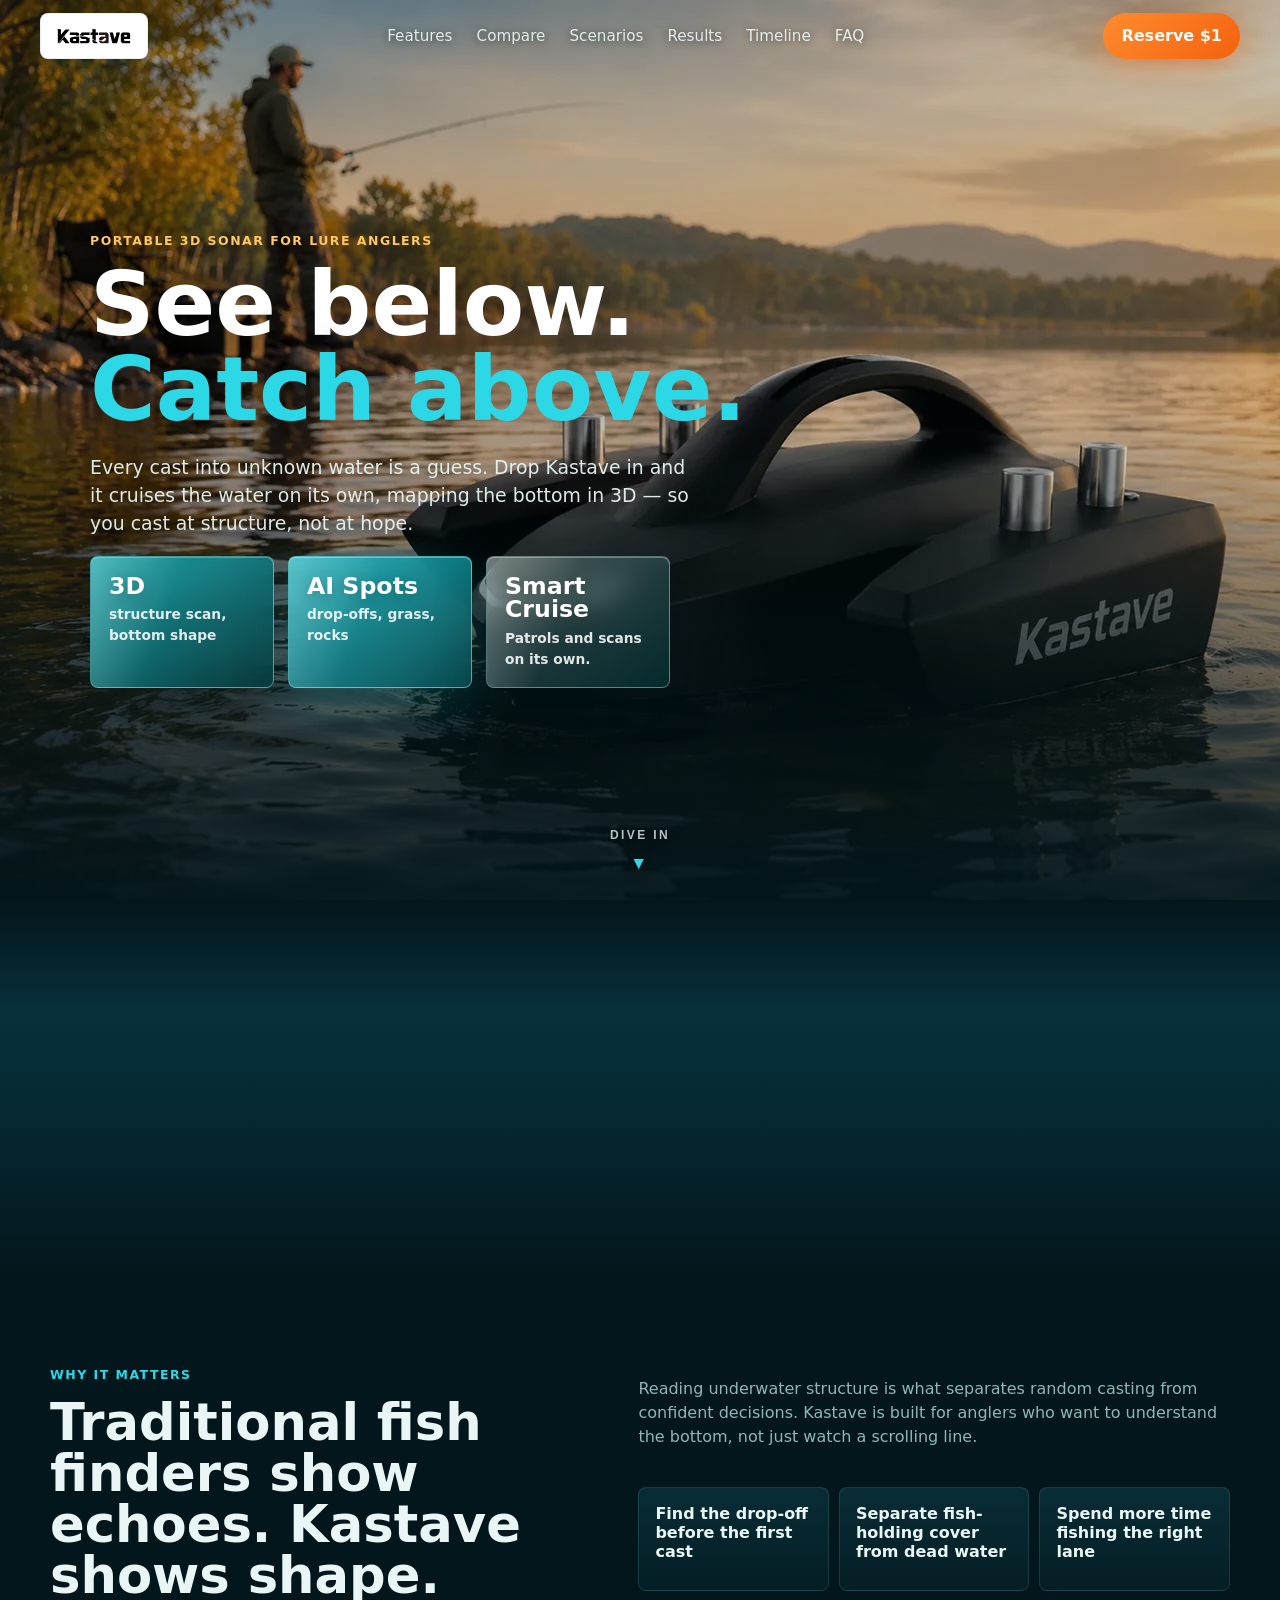
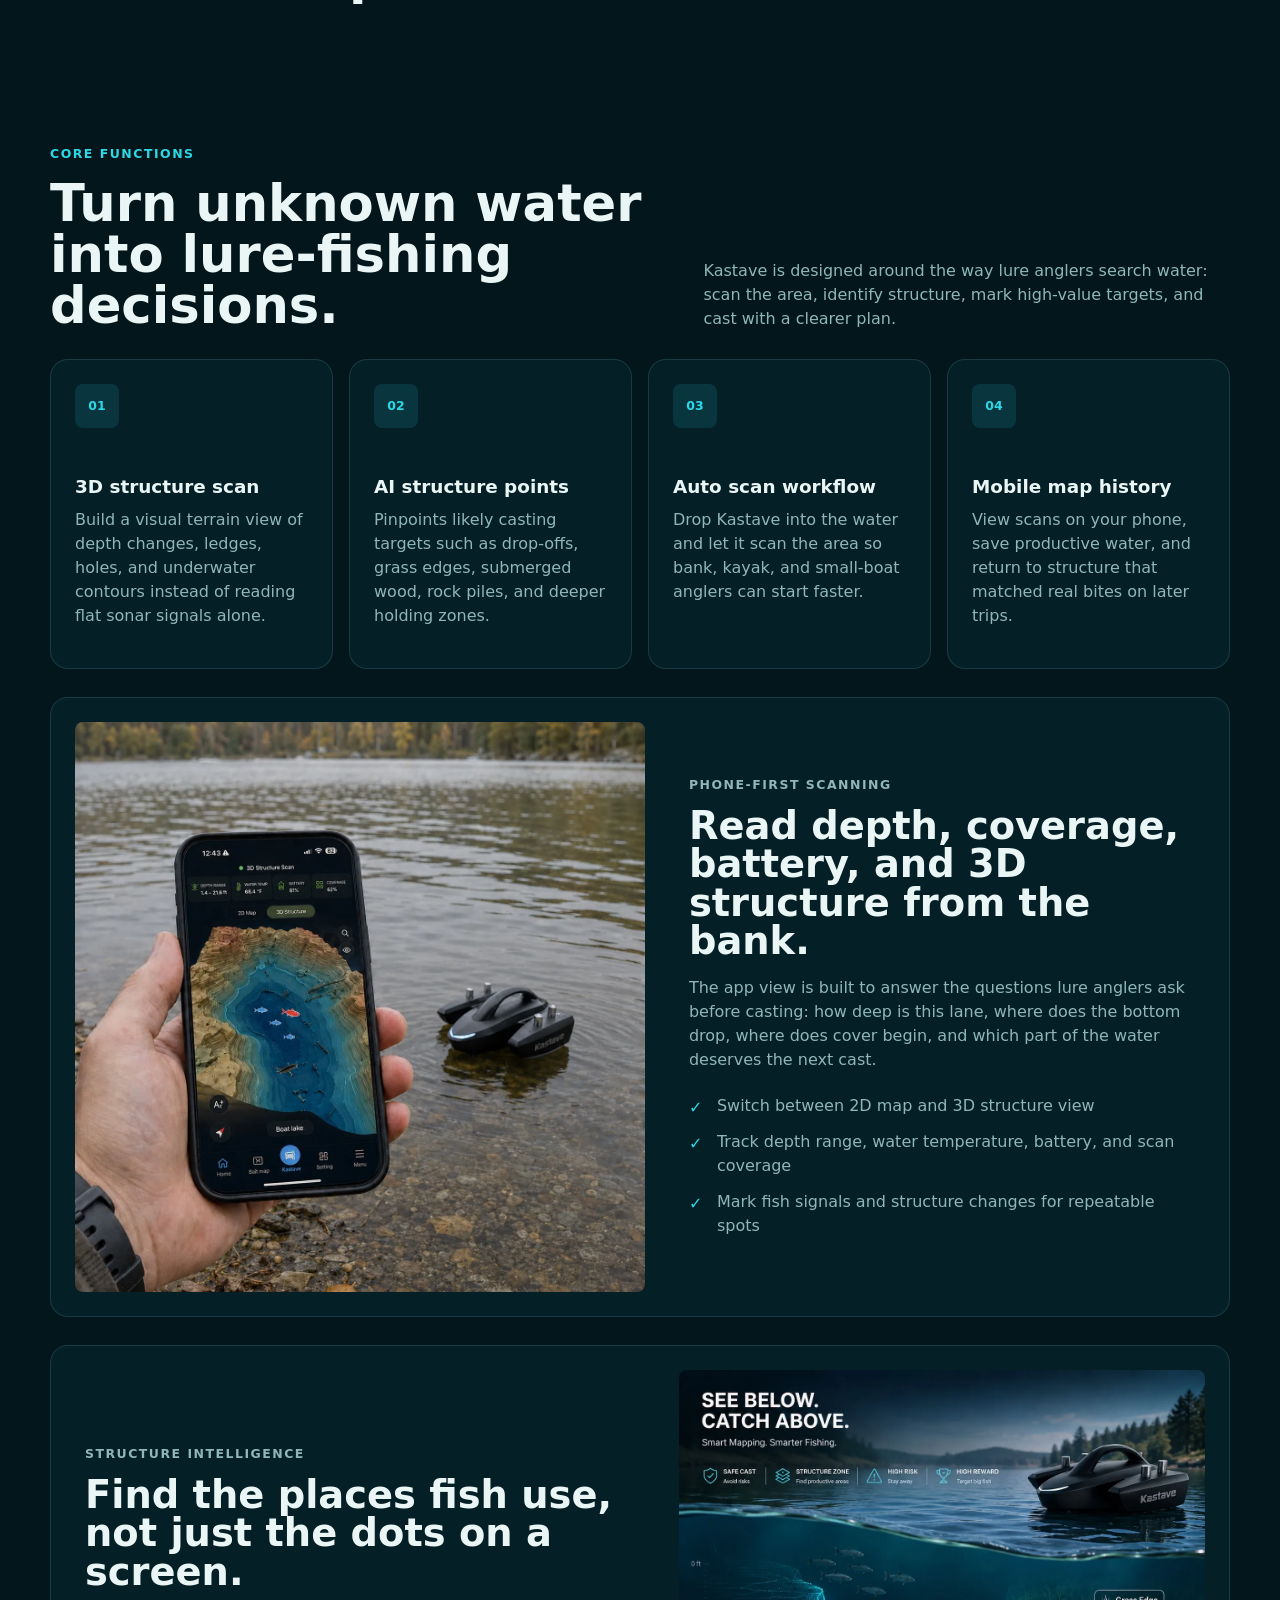
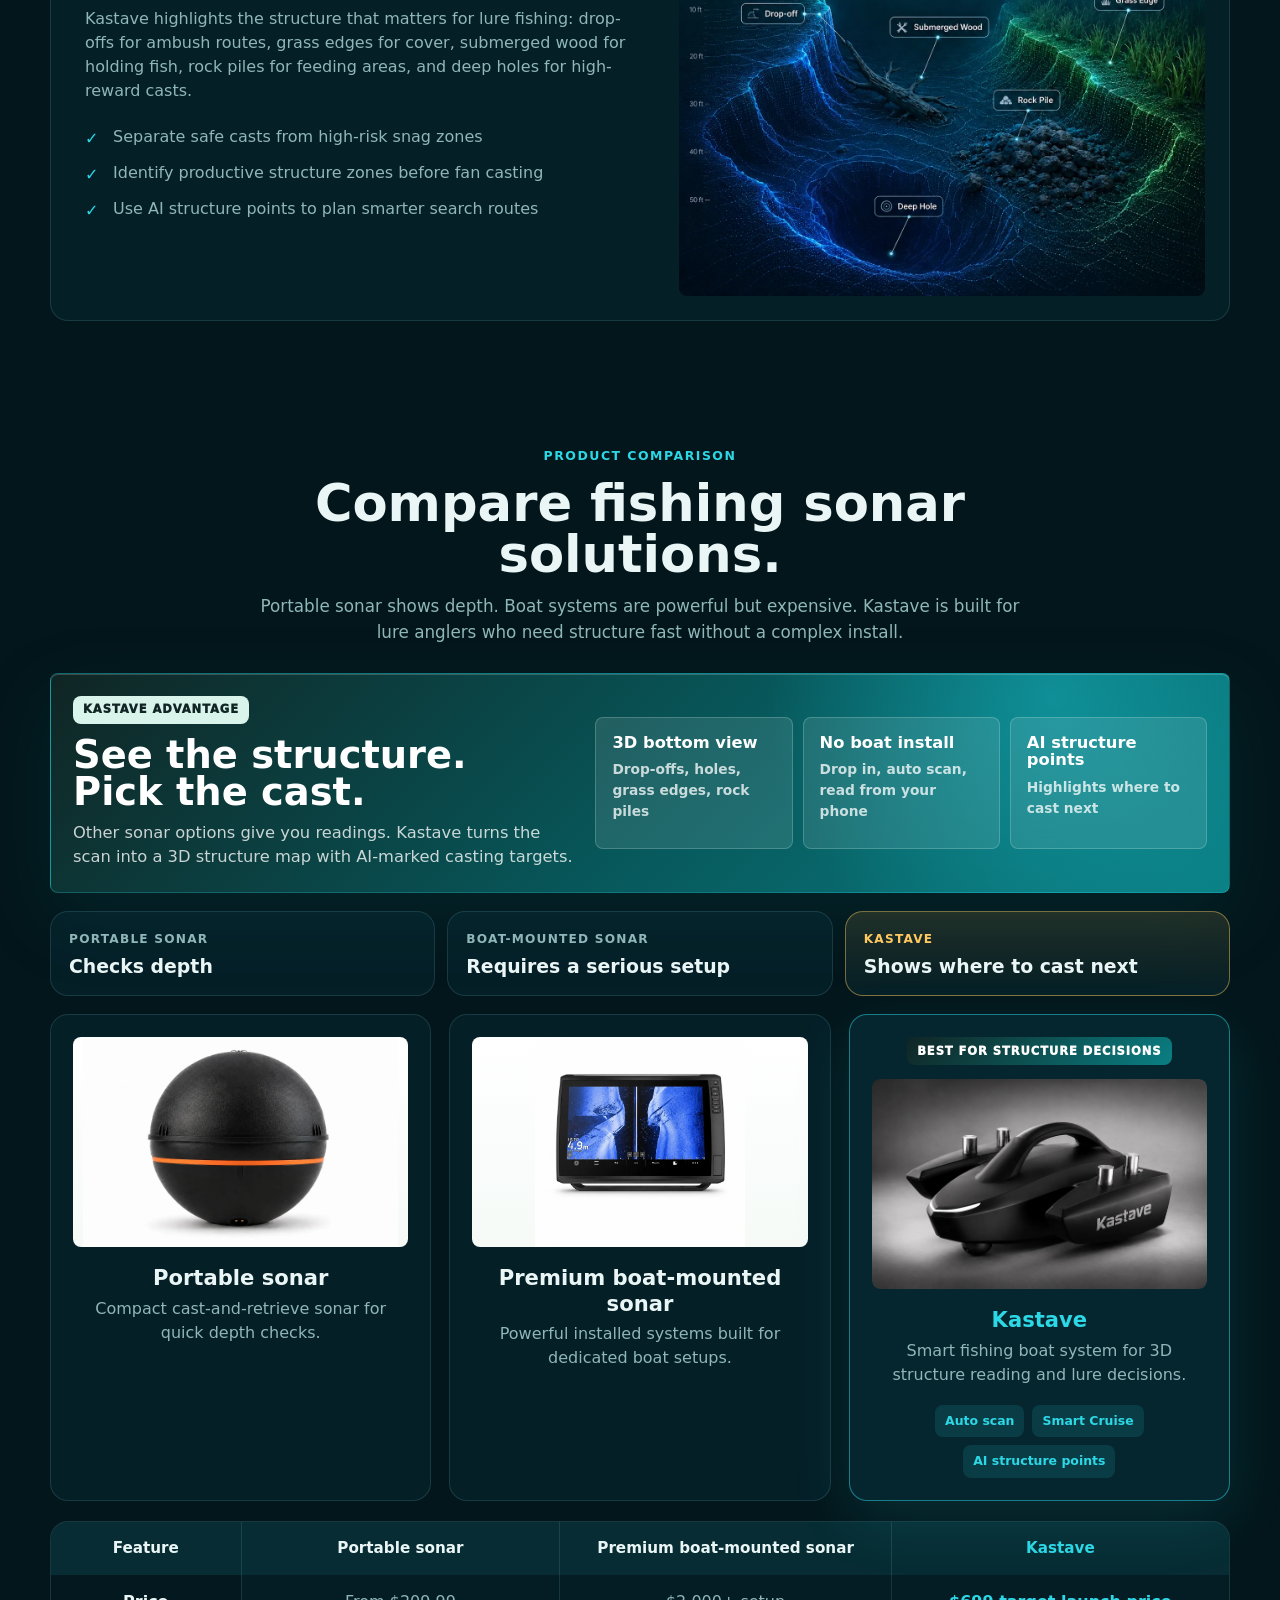
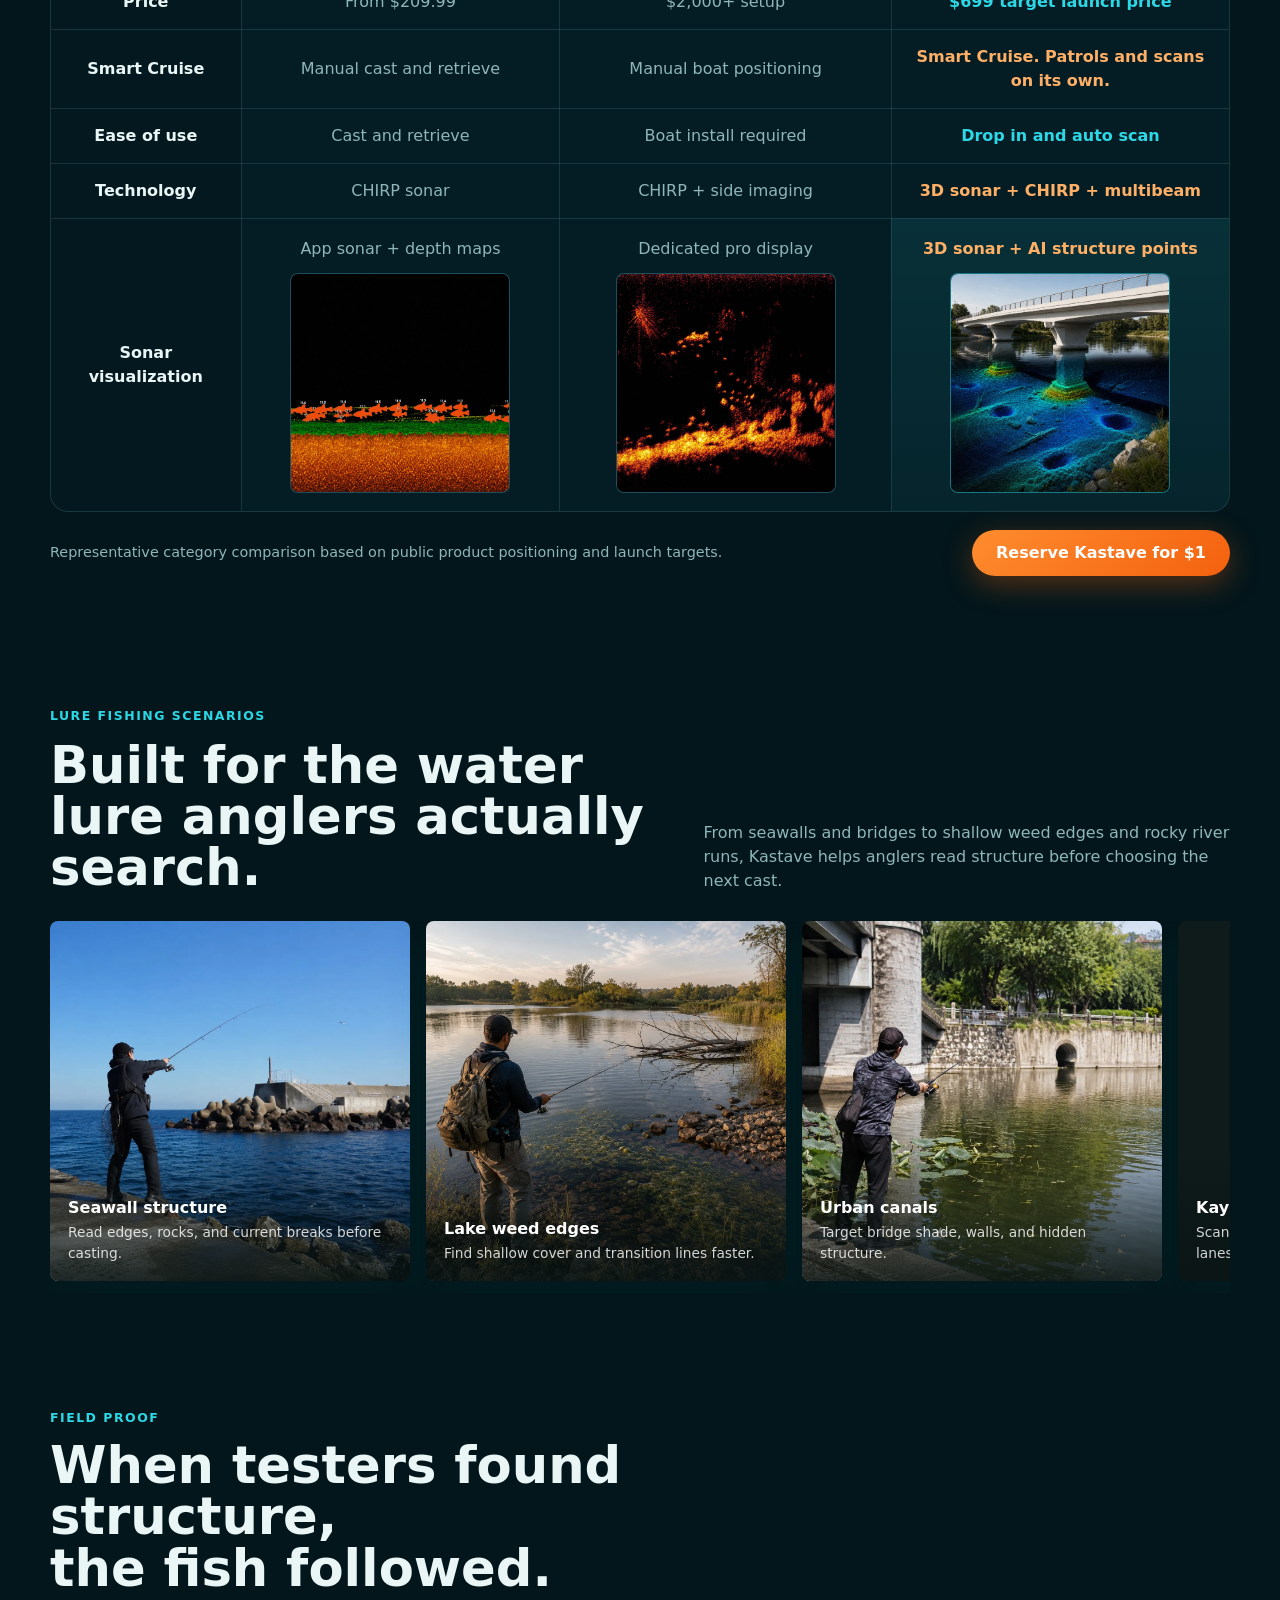
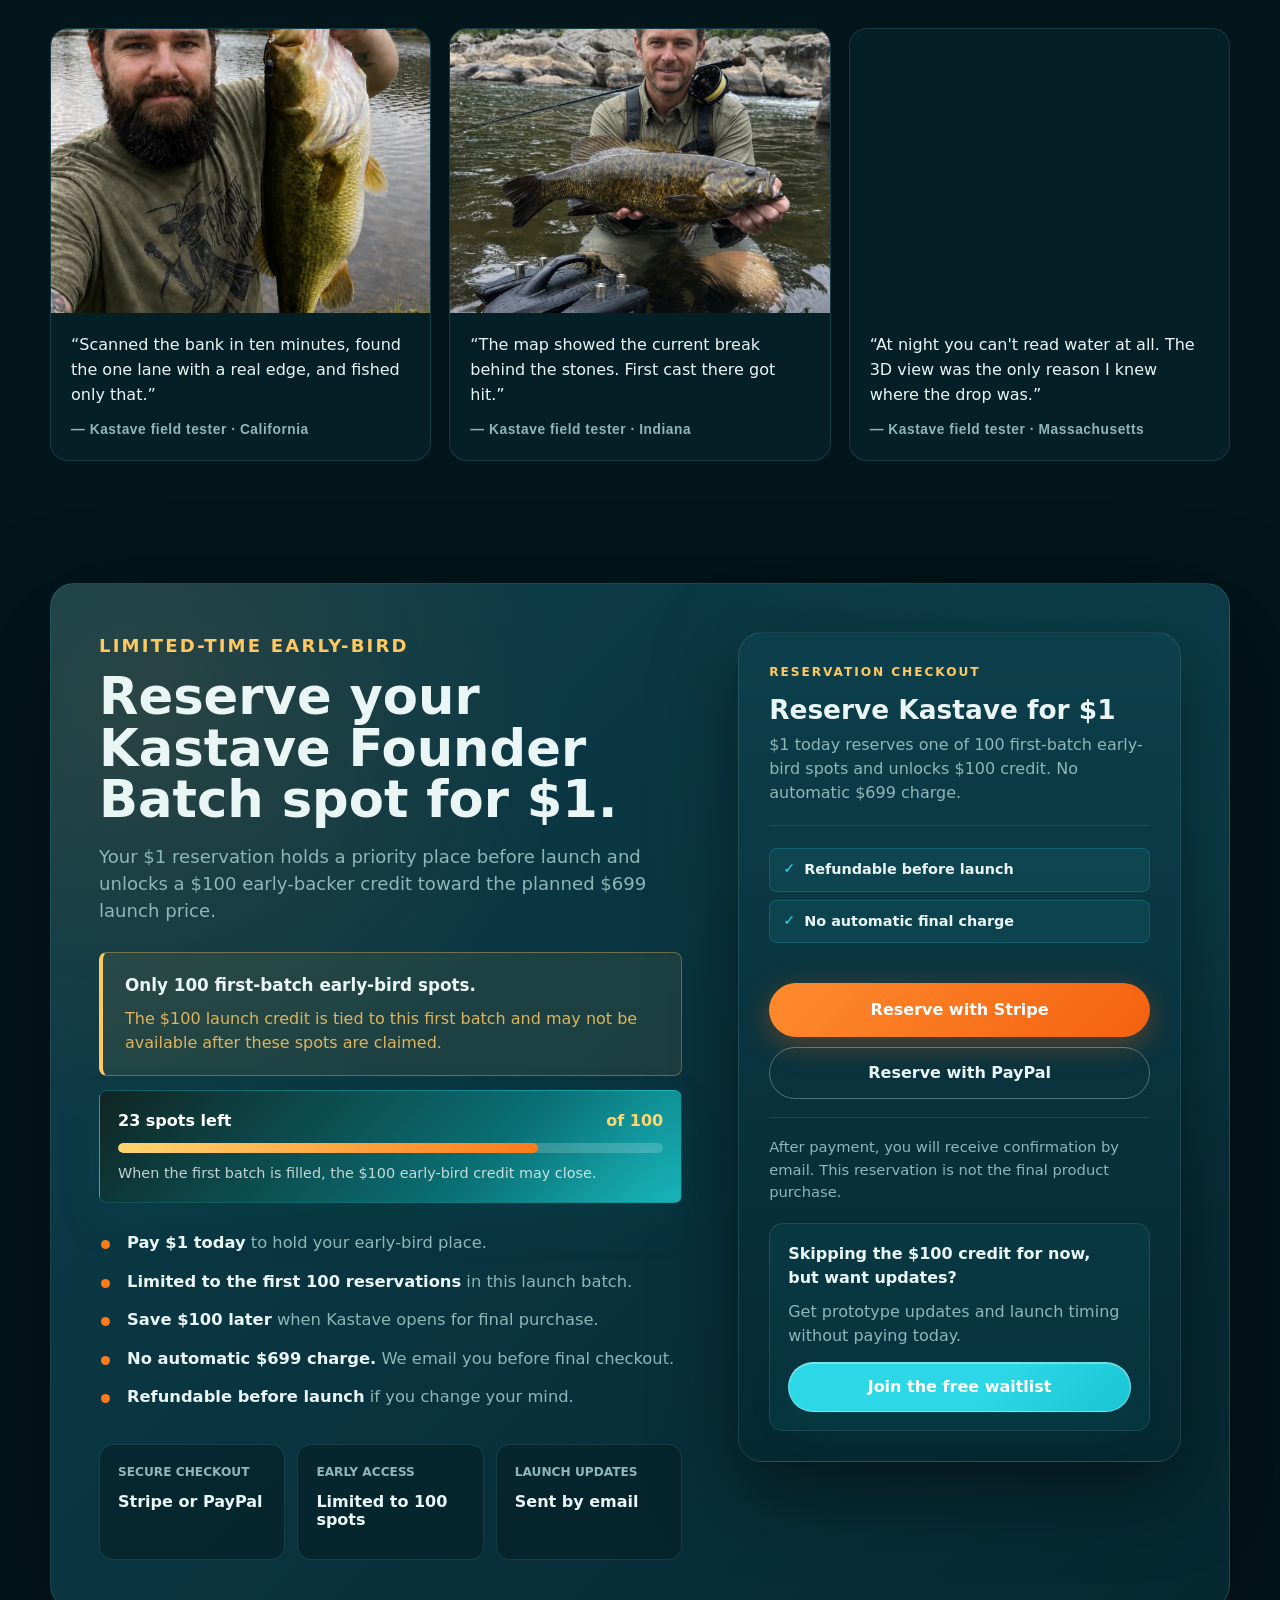
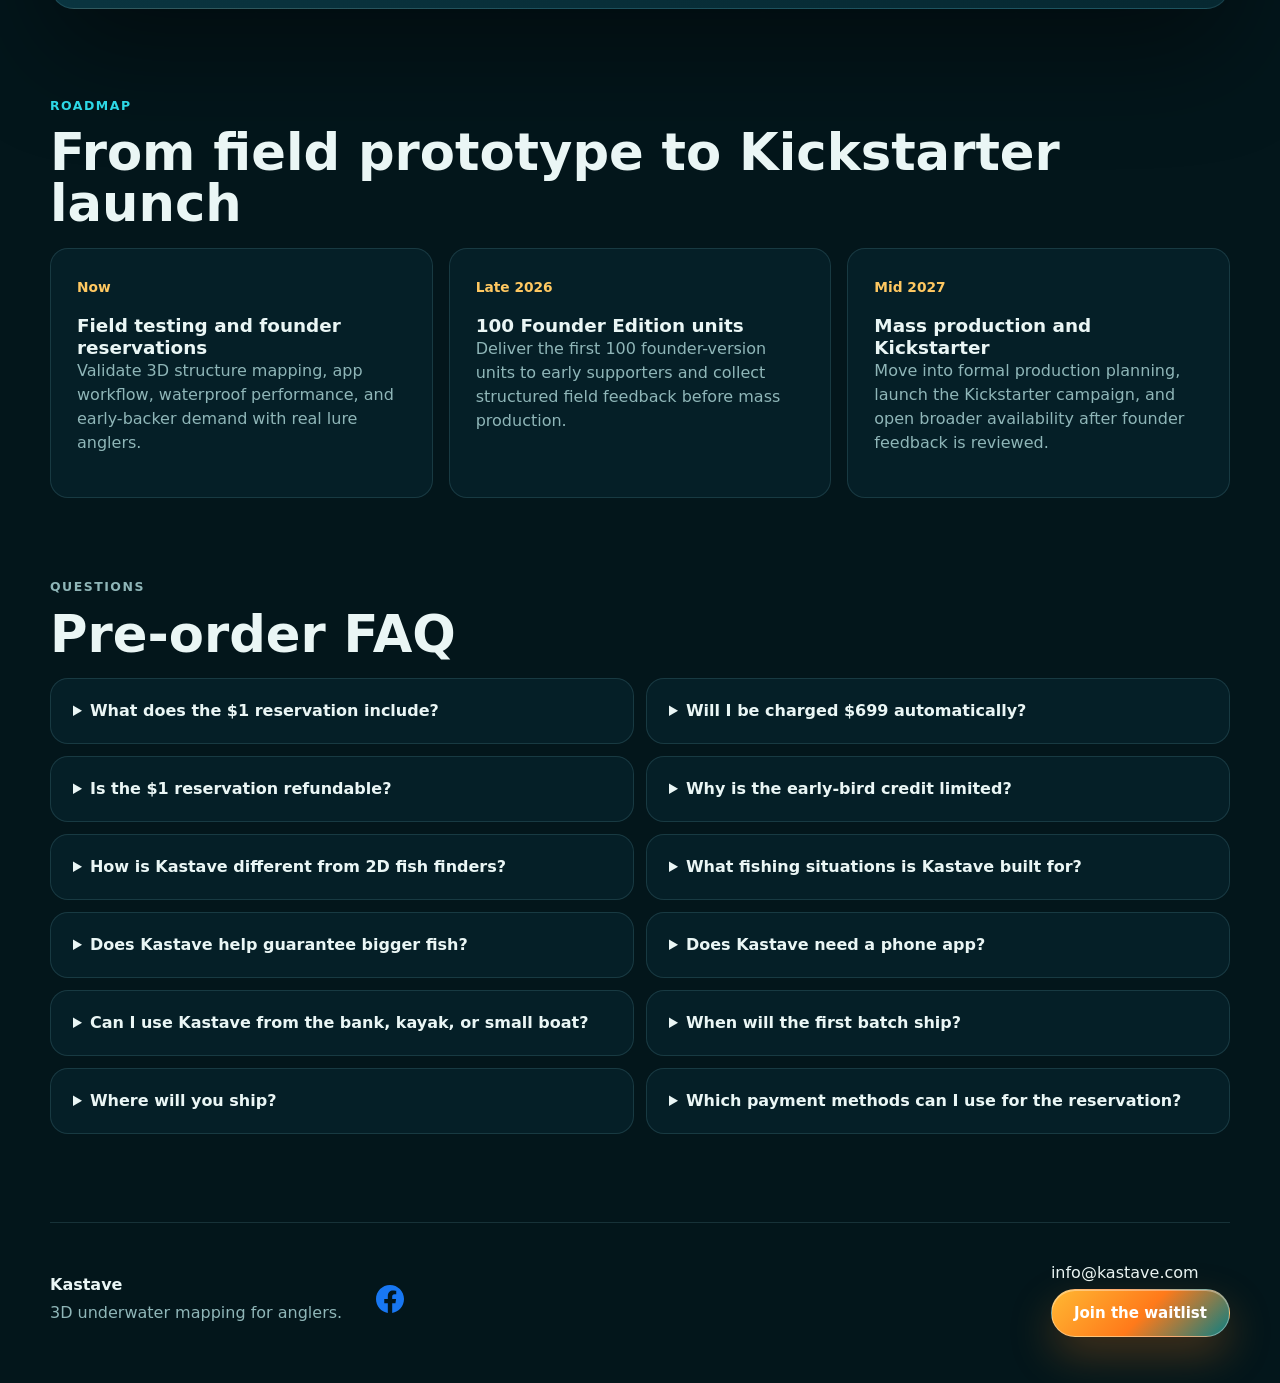
==== commit 0711b43c: "Perf: WebP images, lazy loading, self-hosted fonts, compressed video, vercel.json" ====
--- a/index.html
+++ b/index.html
@@ -38,12 +38,11 @@
     </script>
     <!-- End Meta Pixel Code -->
     <meta name="theme-color" content="#03161b" />
-    <link rel="preconnect" href="https://fonts.googleapis.com" />
-    <link rel="preconnect" href="https://fonts.gstatic.com" crossorigin />
-    <link
-      href="https://fonts.googleapis.com/css2?family=Outfit:wght@400;600;800;900&family=Inter:wght@400;500;600;700;800&display=swap"
-      rel="stylesheet"
-    />
+    <!-- Self-hosted Outfit + Inter (./assets/fonts/). Served from our own origin/CDN,
+         so the brand fonts load fast worldwide AND work behind the GFW — no dependency
+         on Google or any third-party mirror. unicode-range means each visitor only
+         downloads the subset their text needs. -->
+    <link rel="stylesheet" href="./assets/fonts/fonts.css" />
     <link rel="stylesheet" href="./styles.css" />
   </head>
   <body>
@@ -69,7 +68,7 @@
     <header class="site-header">
       <a class="brand" href="#top" aria-label="Kastave home">
         <span class="brand-mark" aria-hidden="true">
-          <img src="./assets/kastave-logo.png" alt="" />
+          <img src="./assets/kastave-logo.webp" alt="" />
         </span>
       </a>
       <nav class="nav-links" aria-label="Primary navigation">
@@ -98,7 +97,7 @@
           loop
           playsinline
           preload="metadata"
-          poster="./assets/hero-kastave-lake.jpg"
+          poster="./assets/hero-kastave-lake.webp"
           aria-hidden="true"
         >
           <source src="./assets/hero-kastave-lake.mp4" type="video/mp4" />
@@ -111,8 +110,8 @@
             mapping the bottom in 3D — so you cast at structure, not at hope.
           </p>
           <figure class="mobile-product-peek" aria-label="Kastave product preview">
-            <img
-              src="./assets/hero-kastave-lake.jpg"
+            <img fetchpriority="high" decoding="async"
+              src="./assets/hero-kastave-lake.webp"
               alt="Kastave sonar floating on lake water"
             />
           </figure>
@@ -193,8 +192,8 @@
         <div class="feature-stories">
           <article class="feature-story">
             <div class="feature-story-image">
-              <img
-                src="./assets/feature-app-3d-scan.jpg"
+              <img loading="lazy" decoding="async"
+                src="./assets/feature-app-3d-scan.webp"
                 alt="Kastave app showing a 3D lake scan while the device floats nearby"
               />
             </div>
@@ -216,8 +215,8 @@
 
           <article class="feature-story feature-story-reverse">
             <div class="feature-story-image">
-              <img
-                src="./assets/feature-structure-map.jpg"
+              <img loading="lazy" decoding="async"
+                src="./assets/feature-structure-map.webp"
                 alt="3D underwater structure map showing drop-off, rock pile, grass edge, submerged wood, and deep hole"
               />
             </div>
@@ -304,12 +303,12 @@
 
             <div class="mobile-compare-row mobile-compare-products">
               <figure>
-                <img src="./assets/mobile-product-kastave-clean.png" alt="Kastave smart fishing sonar" />
+                <img loading="lazy" decoding="async" src="./assets/mobile-product-kastave-clean.webp" alt="Kastave smart fishing sonar" />
               </figure>
               <figure>
-                <img
+                <img loading="lazy" decoding="async"
                   data-mobile-compare-product-image
-                  src="./assets/mobile-product-portable-clean.png"
+                  src="./assets/mobile-product-portable-clean.webp"
                   alt="Portable sonar product"
                 />
               </figure>
@@ -338,13 +337,13 @@
             <div class="mobile-compare-row mobile-compare-visual">
               <span>Sonar visualization</span>
               <figure>
-                <img src="./assets/table-sonar-kastave.png" alt="Kastave 3D sonar structure visualization under a bridge" />
+                <img loading="lazy" decoding="async" src="./assets/table-sonar-kastave.webp" alt="Kastave 3D sonar structure visualization under a bridge" />
                 <figcaption class="compare-highlight">3D sonar + AI structure points</figcaption>
               </figure>
               <figure>
-                <img
+                <img loading="lazy" decoding="async"
                   data-mobile-compare-image
-                  src="./assets/table-sonar-portable.png"
+                  src="./assets/table-sonar-portable.webp"
                   alt="Portable sonar visualization with fish arches and bottom contour"
                 />
                 <figcaption data-mobile-compare-field="visual">App sonar + depth maps</figcaption>
@@ -356,8 +355,8 @@
         <div class="compare-cards" aria-label="Fishing sonar product categories">
           <article class="compare-card">
             <div class="compare-image">
-              <img
-                src="./assets/compare-portable-sonar.jpg"
+              <img loading="lazy" decoding="async"
+                src="./assets/compare-portable-sonar.webp"
                 alt="Castable portable sonar device on a white studio background"
               />
             </div>
@@ -367,8 +366,8 @@
 
           <article class="compare-card">
             <div class="compare-image">
-              <img
-                src="./assets/compare-boat-sonar.jpg"
+              <img loading="lazy" decoding="async"
+                src="./assets/compare-boat-sonar.webp"
                 alt="Premium boat-mounted sonar display with side-scan screen"
               />
             </div>
@@ -379,8 +378,8 @@
           <article class="compare-card compare-card-featured">
             <span class="compare-card-tag">Best for structure decisions</span>
             <div class="compare-image">
-              <img
-                src="./assets/compare-kastave.jpg"
+              <img loading="lazy" decoding="async"
+                src="./assets/compare-kastave.webp"
                 alt="Kastave smart fishing sonar boat product"
               />
             </div>
@@ -433,15 +432,15 @@
                 <th scope="row">Sonar visualization</th>
                 <td class="sonar-visual-cell" data-label="Portable sonar">
                   <span>App sonar + depth maps</span>
-                  <img src="./assets/table-sonar-portable.png" alt="Portable sonar visualization with fish arches and bottom contour" />
+                  <img loading="lazy" decoding="async" src="./assets/table-sonar-portable.webp" alt="Portable sonar visualization with fish arches and bottom contour" />
                 </td>
                 <td class="sonar-visual-cell" data-label="Boat-mounted sonar">
                   <span>Dedicated pro display</span>
-                  <img src="./assets/table-sonar-boat.png" alt="Premium boat-mounted sonar side scan visualization" />
+                  <img loading="lazy" decoding="async" src="./assets/table-sonar-boat.webp" alt="Premium boat-mounted sonar side scan visualization" />
                 </td>
                 <td class="kastave-cell sonar-visual-cell" data-label="Kastave">
                   <span class="compare-highlight">3D sonar + AI structure points</span>
-                  <img src="./assets/table-sonar-kastave.png" alt="Kastave 3D sonar structure visualization under a bridge" />
+                  <img loading="lazy" decoding="async" src="./assets/table-sonar-kastave.webp" alt="Kastave 3D sonar structure visualization under a bridge" />
                 </td>
               </tr>
             </tbody>
@@ -467,8 +466,8 @@
           <div class="scene-track">
             <div class="scene-grid scene-set">
               <figure class="scene-card">
-                <img
-                  src="./assets/lure-scene-seawall-cast.jpg"
+                <img loading="lazy" decoding="async"
+                  src="./assets/lure-scene-seawall-cast.webp"
                   alt="Lure angler casting near a seawall and breakwater"
                 />
                 <figcaption>
@@ -477,8 +476,8 @@
                 </figcaption>
               </figure>
               <figure class="scene-card">
-                <img
-                  src="./assets/lure-scene-lake-structure.jpg"
+                <img loading="lazy" decoding="async"
+                  src="./assets/lure-scene-lake-structure.webp"
                   alt="Lure angler fishing a lake shoreline with submerged vegetation"
                 />
                 <figcaption>
@@ -487,8 +486,8 @@
                 </figcaption>
               </figure>
               <figure class="scene-card">
-                <img
-                  src="./assets/lure-scene-urban-bank.jpg"
+                <img loading="lazy" decoding="async"
+                  src="./assets/lure-scene-urban-bank.webp"
                   alt="Lure angler casting beside an urban bridge and canal"
                 />
                 <figcaption>
@@ -497,8 +496,8 @@
                 </figcaption>
               </figure>
               <figure class="scene-card">
-                <img
-                  src="./assets/lure-scene-night-kayak.png"
+                <img loading="lazy" decoding="async"
+                  src="./assets/lure-scene-night-kayak.webp"
                   alt="Kayak angler fishing on a sunny lake near weed cover"
                 />
                 <figcaption>
@@ -507,8 +506,8 @@
                 </figcaption>
               </figure>
               <figure class="scene-card">
-                <img
-                  src="./assets/lure-scene-coastal-rocks.jpg"
+                <img loading="lazy" decoding="async"
+                  src="./assets/lure-scene-coastal-rocks.webp"
                   alt="Lure angler casting from coastal rocks toward open water"
                 />
                 <figcaption>
@@ -517,8 +516,8 @@
                 </figcaption>
               </figure>
               <figure class="scene-card">
-                <img
-                  src="./assets/lure-scene-river-wading.jpg"
+                <img loading="lazy" decoding="async"
+                  src="./assets/lure-scene-river-wading.webp"
                   alt="Lure angler wading in a clear rocky river"
                 />
                 <figcaption>
@@ -530,42 +529,42 @@
 
             <div class="scene-grid scene-set" aria-hidden="true">
               <figure class="scene-card">
-                <img src="./assets/lure-scene-seawall-cast.jpg" alt="" />
+                <img loading="lazy" decoding="async" src="./assets/lure-scene-seawall-cast.webp" alt="" />
                 <figcaption>
                   <strong>Seawall structure</strong>
                   <span>Read edges, rocks, and current breaks before casting.</span>
                 </figcaption>
               </figure>
               <figure class="scene-card">
-                <img src="./assets/lure-scene-lake-structure.jpg" alt="" />
+                <img loading="lazy" decoding="async" src="./assets/lure-scene-lake-structure.webp" alt="" />
                 <figcaption>
                   <strong>Lake weed edges</strong>
                   <span>Find shallow cover and transition lines faster.</span>
                 </figcaption>
               </figure>
               <figure class="scene-card">
-                <img src="./assets/lure-scene-urban-bank.jpg" alt="" />
+                <img loading="lazy" decoding="async" src="./assets/lure-scene-urban-bank.webp" alt="" />
                 <figcaption>
                   <strong>Urban canals</strong>
                   <span>Target bridge shade, walls, and hidden structure.</span>
                 </figcaption>
               </figure>
               <figure class="scene-card">
-                <img src="./assets/lure-scene-night-kayak.png" alt="" />
+                <img loading="lazy" decoding="async" src="./assets/lure-scene-night-kayak.webp" alt="" />
                 <figcaption>
                   <strong>Kayak fishing</strong>
                   <span>Scan weed edges, drop-offs, and casting lanes.</span>
                 </figcaption>
               </figure>
               <figure class="scene-card">
-                <img src="./assets/lure-scene-coastal-rocks.jpg" alt="" />
+                <img loading="lazy" decoding="async" src="./assets/lure-scene-coastal-rocks.webp" alt="" />
                 <figcaption>
                   <strong>Rocky shorelines</strong>
                   <span>Plan casts around rock piles and depth changes.</span>
                 </figcaption>
               </figure>
               <figure class="scene-card">
-                <img src="./assets/lure-scene-river-wading.jpg" alt="" />
+                <img loading="lazy" decoding="async" src="./assets/lure-scene-river-wading.webp" alt="" />
                 <figcaption>
                   <strong>River runs</strong>
                   <span>Understand pools, current lanes, and submerged stones.</span>
@@ -584,8 +583,8 @@
 
         <div class="proof-grid">
           <article class="proof-card">
-            <img
-              src="./assets/tester-largemouth-selfie.jpg"
+            <img loading="lazy" decoding="async"
+              src="./assets/tester-largemouth-selfie.webp"
               alt="Early tester holding a largemouth bass near a lake"
             />
             <div class="proof-body">
@@ -594,8 +593,8 @@
             </div>
           </article>
           <article class="proof-card">
-            <img
-              src="./assets/tester-river-smallmouth.jpg"
+            <img loading="lazy" decoding="async"
+              src="./assets/tester-river-smallmouth.webp"
               alt="Early tester holding a river smallmouth bass with Kastave floating nearby"
             />
             <div class="proof-body">
@@ -604,8 +603,8 @@
             </div>
           </article>
           <article class="proof-card">
-            <img
-              src="./assets/tester-night-striper.jpg"
+            <img loading="lazy" decoding="async"
+              src="./assets/tester-night-striper.webp"
               alt="Early tester holding a striped bass at night with Kastave nearby"
             />
             <div class="proof-body">
--- a/assets/fonts/fonts.css
+++ b/assets/fonts/fonts.css
@@ -0,0 +1,149 @@
+/* Self-hosted Outfit + Inter (woff2). Files in ./files/ — fetched via download-fonts.ps1.
+   Same families/weights the site used from Google Fonts, so rendering is identical,
+   but served from our own CDN: fast worldwide AND works behind the GFW. */
+
+@font-face {
+  font-family: 'Outfit';
+  font-style: normal;
+  font-weight: 400;
+  font-display: swap;
+  src: url('./files/outfit-latin-400-normal.woff2') format('woff2');
+  unicode-range: U+0000-00FF,U+0131,U+0152-0153,U+02BB-02BC,U+02C6,U+02DA,U+02DC,U+0304,U+0308,U+0329,U+2000-206F,U+20AC,U+2122,U+2191,U+2193,U+2212,U+2215,U+FEFF,U+FFFD;
+}
+@font-face {
+  font-family: 'Outfit';
+  font-style: normal;
+  font-weight: 400;
+  font-display: swap;
+  src: url('./files/outfit-latin-ext-400-normal.woff2') format('woff2');
+  unicode-range: U+0100-02BA,U+02BD-02C5,U+02C7-02CC,U+02CE-02D7,U+02DD-02FF,U+0304,U+0308,U+0329,U+1D00-1DBF,U+1E00-1E9F,U+1EF2-1EFF,U+2020,U+20A0-20AB,U+20AD-20C0,U+2113,U+2C60-2C7F,U+A720-A7FF;
+}
+@font-face {
+  font-family: 'Outfit';
+  font-style: normal;
+  font-weight: 600;
+  font-display: swap;
+  src: url('./files/outfit-latin-600-normal.woff2') format('woff2');
+  unicode-range: U+0000-00FF,U+0131,U+0152-0153,U+02BB-02BC,U+02C6,U+02DA,U+02DC,U+0304,U+0308,U+0329,U+2000-206F,U+20AC,U+2122,U+2191,U+2193,U+2212,U+2215,U+FEFF,U+FFFD;
+}
+@font-face {
+  font-family: 'Outfit';
+  font-style: normal;
+  font-weight: 600;
+  font-display: swap;
+  src: url('./files/outfit-latin-ext-600-normal.woff2') format('woff2');
+  unicode-range: U+0100-02BA,U+02BD-02C5,U+02C7-02CC,U+02CE-02D7,U+02DD-02FF,U+0304,U+0308,U+0329,U+1D00-1DBF,U+1E00-1E9F,U+1EF2-1EFF,U+2020,U+20A0-20AB,U+20AD-20C0,U+2113,U+2C60-2C7F,U+A720-A7FF;
+}
+@font-face {
+  font-family: 'Outfit';
+  font-style: normal;
+  font-weight: 800;
+  font-display: swap;
+  src: url('./files/outfit-latin-800-normal.woff2') format('woff2');
+  unicode-range: U+0000-00FF,U+0131,U+0152-0153,U+02BB-02BC,U+02C6,U+02DA,U+02DC,U+0304,U+0308,U+0329,U+2000-206F,U+20AC,U+2122,U+2191,U+2193,U+2212,U+2215,U+FEFF,U+FFFD;
+}
+@font-face {
+  font-family: 'Outfit';
+  font-style: normal;
+  font-weight: 800;
+  font-display: swap;
+  src: url('./files/outfit-latin-ext-800-normal.woff2') format('woff2');
+  unicode-range: U+0100-02BA,U+02BD-02C5,U+02C7-02CC,U+02CE-02D7,U+02DD-02FF,U+0304,U+0308,U+0329,U+1D00-1DBF,U+1E00-1E9F,U+1EF2-1EFF,U+2020,U+20A0-20AB,U+20AD-20C0,U+2113,U+2C60-2C7F,U+A720-A7FF;
+}
+@font-face {
+  font-family: 'Outfit';
+  font-style: normal;
+  font-weight: 900;
+  font-display: swap;
+  src: url('./files/outfit-latin-900-normal.woff2') format('woff2');
+  unicode-range: U+0000-00FF,U+0131,U+0152-0153,U+02BB-02BC,U+02C6,U+02DA,U+02DC,U+0304,U+0308,U+0329,U+2000-206F,U+20AC,U+2122,U+2191,U+2193,U+2212,U+2215,U+FEFF,U+FFFD;
+}
+@font-face {
+  font-family: 'Outfit';
+  font-style: normal;
+  font-weight: 900;
+  font-display: swap;
+  src: url('./files/outfit-latin-ext-900-normal.woff2') format('woff2');
+  unicode-range: U+0100-02BA,U+02BD-02C5,U+02C7-02CC,U+02CE-02D7,U+02DD-02FF,U+0304,U+0308,U+0329,U+1D00-1DBF,U+1E00-1E9F,U+1EF2-1EFF,U+2020,U+20A0-20AB,U+20AD-20C0,U+2113,U+2C60-2C7F,U+A720-A7FF;
+}
+
+@font-face {
+  font-family: 'Inter';
+  font-style: normal;
+  font-weight: 400;
+  font-display: swap;
+  src: url('./files/inter-latin-400-normal.woff2') format('woff2');
+  unicode-range: U+0000-00FF,U+0131,U+0152-0153,U+02BB-02BC,U+02C6,U+02DA,U+02DC,U+0304,U+0308,U+0329,U+2000-206F,U+20AC,U+2122,U+2191,U+2193,U+2212,U+2215,U+FEFF,U+FFFD;
+}
+@font-face {
+  font-family: 'Inter';
+  font-style: normal;
+  font-weight: 400;
+  font-display: swap;
+  src: url('./files/inter-latin-ext-400-normal.woff2') format('woff2');
+  unicode-range: U+0100-02BA,U+02BD-02C5,U+02C7-02CC,U+02CE-02D7,U+02DD-02FF,U+0304,U+0308,U+0329,U+1D00-1DBF,U+1E00-1E9F,U+1EF2-1EFF,U+2020,U+20A0-20AB,U+20AD-20C0,U+2113,U+2C60-2C7F,U+A720-A7FF;
+}
+@font-face {
+  font-family: 'Inter';
+  font-style: normal;
+  font-weight: 500;
+  font-display: swap;
+  src: url('./files/inter-latin-500-normal.woff2') format('woff2');
+  unicode-range: U+0000-00FF,U+0131,U+0152-0153,U+02BB-02BC,U+02C6,U+02DA,U+02DC,U+0304,U+0308,U+0329,U+2000-206F,U+20AC,U+2122,U+2191,U+2193,U+2212,U+2215,U+FEFF,U+FFFD;
+}
+@font-face {
+  font-family: 'Inter';
+  font-style: normal;
+  font-weight: 500;
+  font-display: swap;
+  src: url('./files/inter-latin-ext-500-normal.woff2') format('woff2');
+  unicode-range: U+0100-02BA,U+02BD-02C5,U+02C7-02CC,U+02CE-02D7,U+02DD-02FF,U+0304,U+0308,U+0329,U+1D00-1DBF,U+1E00-1E9F,U+1EF2-1EFF,U+2020,U+20A0-20AB,U+20AD-20C0,U+2113,U+2C60-2C7F,U+A720-A7FF;
+}
+@font-face {
+  font-family: 'Inter';
+  font-style: normal;
+  font-weight: 600;
+  font-display: swap;
+  src: url('./files/inter-latin-600-normal.woff2') format('woff2');
+  unicode-range: U+0000-00FF,U+0131,U+0152-0153,U+02BB-02BC,U+02C6,U+02DA,U+02DC,U+0304,U+0308,U+0329,U+2000-206F,U+20AC,U+2122,U+2191,U+2193,U+2212,U+2215,U+FEFF,U+FFFD;
+}
+@font-face {
+  font-family: 'Inter';
+  font-style: normal;
+  font-weight: 600;
+  font-display: swap;
+  src: url('./files/inter-latin-ext-600-normal.woff2') format('woff2');
+  unicode-range: U+0100-02BA,U+02BD-02C5,U+02C7-02CC,U+02CE-02D7,U+02DD-02FF,U+0304,U+0308,U+0329,U+1D00-1DBF,U+1E00-1E9F,U+1EF2-1EFF,U+2020,U+20A0-20AB,U+20AD-20C0,U+2113,U+2C60-2C7F,U+A720-A7FF;
+}
+@font-face {
+  font-family: 'Inter';
+  font-style: normal;
+  font-weight: 700;
+  font-display: swap;
+  src: url('./files/inter-latin-700-normal.woff2') format('woff2');
+  unicode-range: U+0000-00FF,U+0131,U+0152-0153,U+02BB-02BC,U+02C6,U+02DA,U+02DC,U+0304,U+0308,U+0329,U+2000-206F,U+20AC,U+2122,U+2191,U+2193,U+2212,U+2215,U+FEFF,U+FFFD;
+}
+@font-face {
+  font-family: 'Inter';
+  font-style: normal;
+  font-weight: 700;
+  font-display: swap;
+  src: url('./files/inter-latin-ext-700-normal.woff2') format('woff2');
+  unicode-range: U+0100-02BA,U+02BD-02C5,U+02C7-02CC,U+02CE-02D7,U+02DD-02FF,U+0304,U+0308,U+0329,U+1D00-1DBF,U+1E00-1E9F,U+1EF2-1EFF,U+2020,U+20A0-20AB,U+20AD-20C0,U+2113,U+2C60-2C7F,U+A720-A7FF;
+}
+@font-face {
+  font-family: 'Inter';
+  font-style: normal;
+  font-weight: 800;
+  font-display: swap;
+  src: url('./files/inter-latin-800-normal.woff2') format('woff2');
+  unicode-range: U+0000-00FF,U+0131,U+0152-0153,U+02BB-02BC,U+02C6,U+02DA,U+02DC,U+0304,U+0308,U+0329,U+2000-206F,U+20AC,U+2122,U+2191,U+2193,U+2212,U+2215,U+FEFF,U+FFFD;
+}
+@font-face {
+  font-family: 'Inter';
+  font-style: normal;
+  font-weight: 800;
+  font-display: swap;
+  src: url('./files/inter-latin-ext-800-normal.woff2') format('woff2');
+  unicode-range: U+0100-02BA,U+02BD-02C5,U+02C7-02CC,U+02CE-02D7,U+02DD-02FF,U+0304,U+0308,U+0329,U+1D00-1DBF,U+1E00-1E9F,U+1EF2-1EFF,U+2020,U+20A0-20AB,U+20AD-20C0,U+2113,U+2C60-2C7F,U+A720-A7FF;
+}
--- a/styles.css
+++ b/styles.css
@@ -3325,7 +3325,7 @@
   }
 
   .hero {
-    background: #03161b url("./assets/hero-kastave-mobile-poster.jpg") center / cover no-repeat;
+    background: #03161b url("./assets/hero-kastave-mobile-poster.webp") center / cover no-repeat;
   }
 
   .hero-copy {
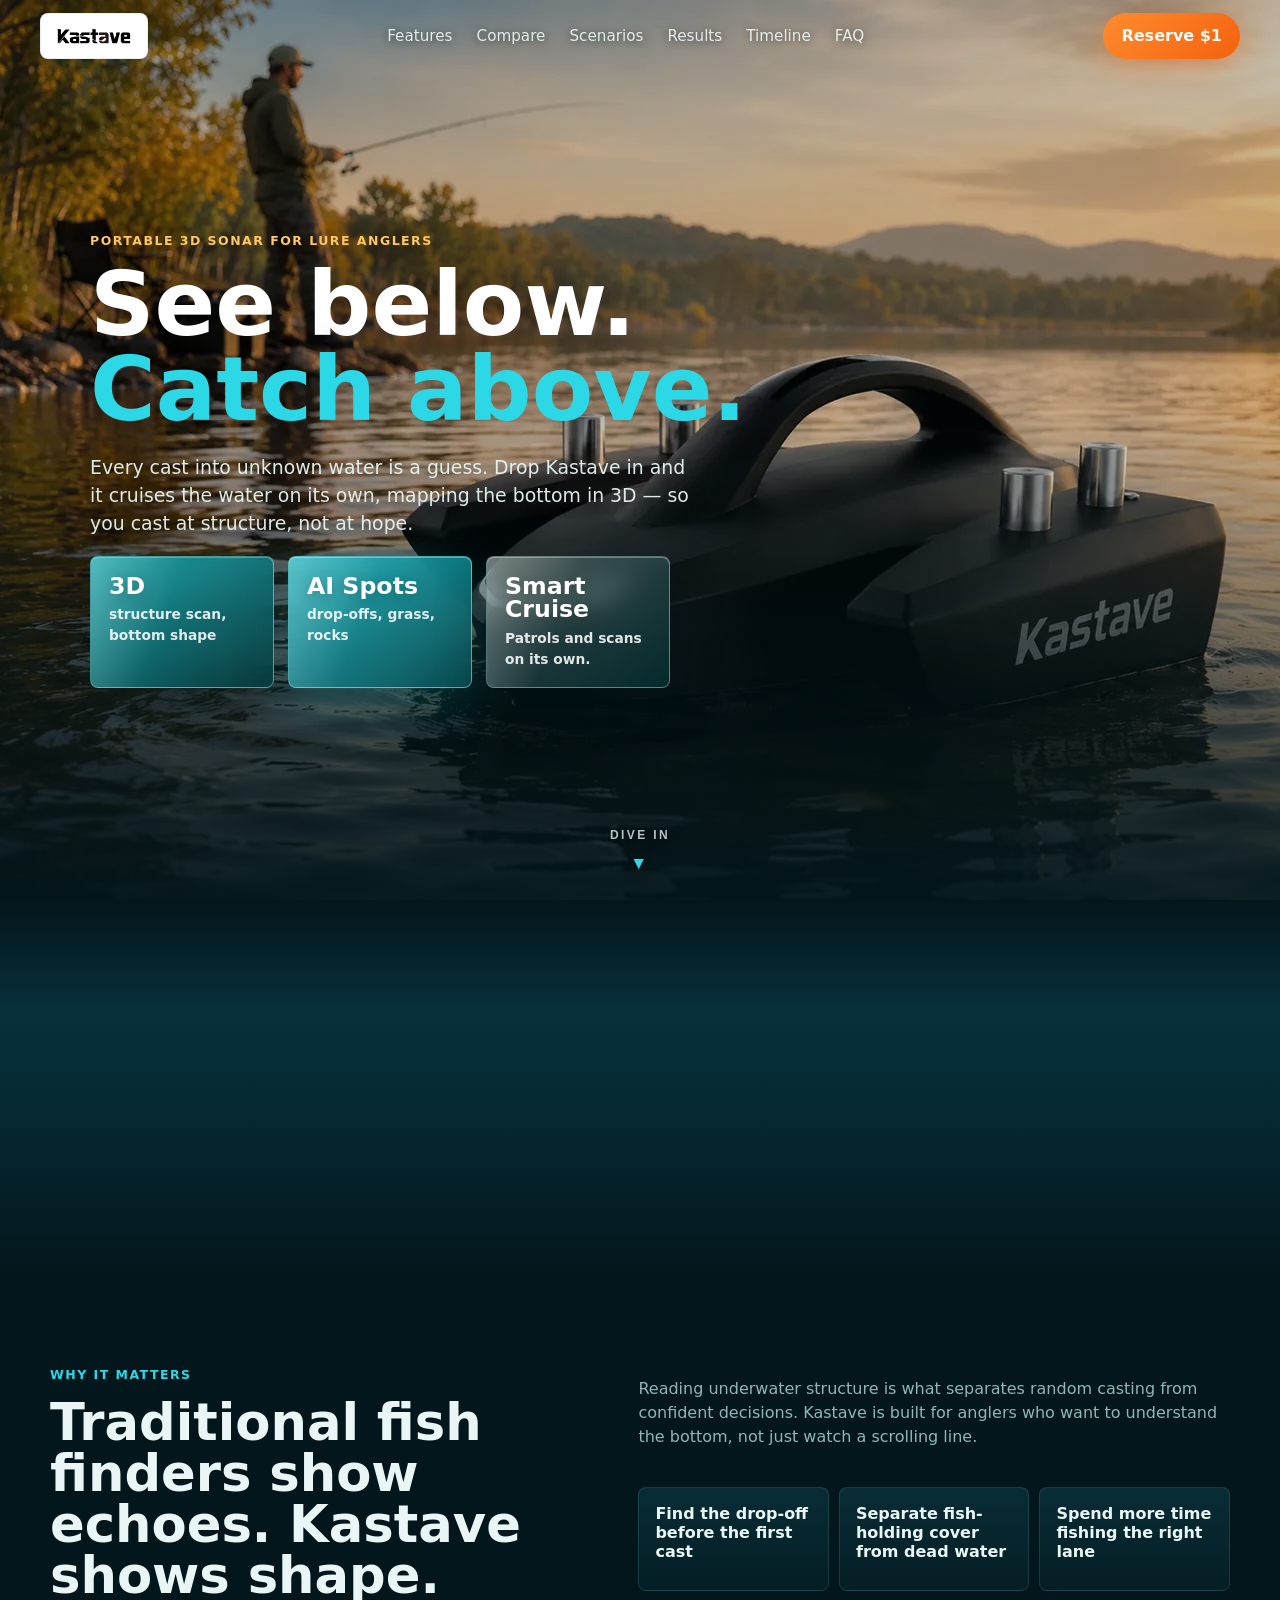
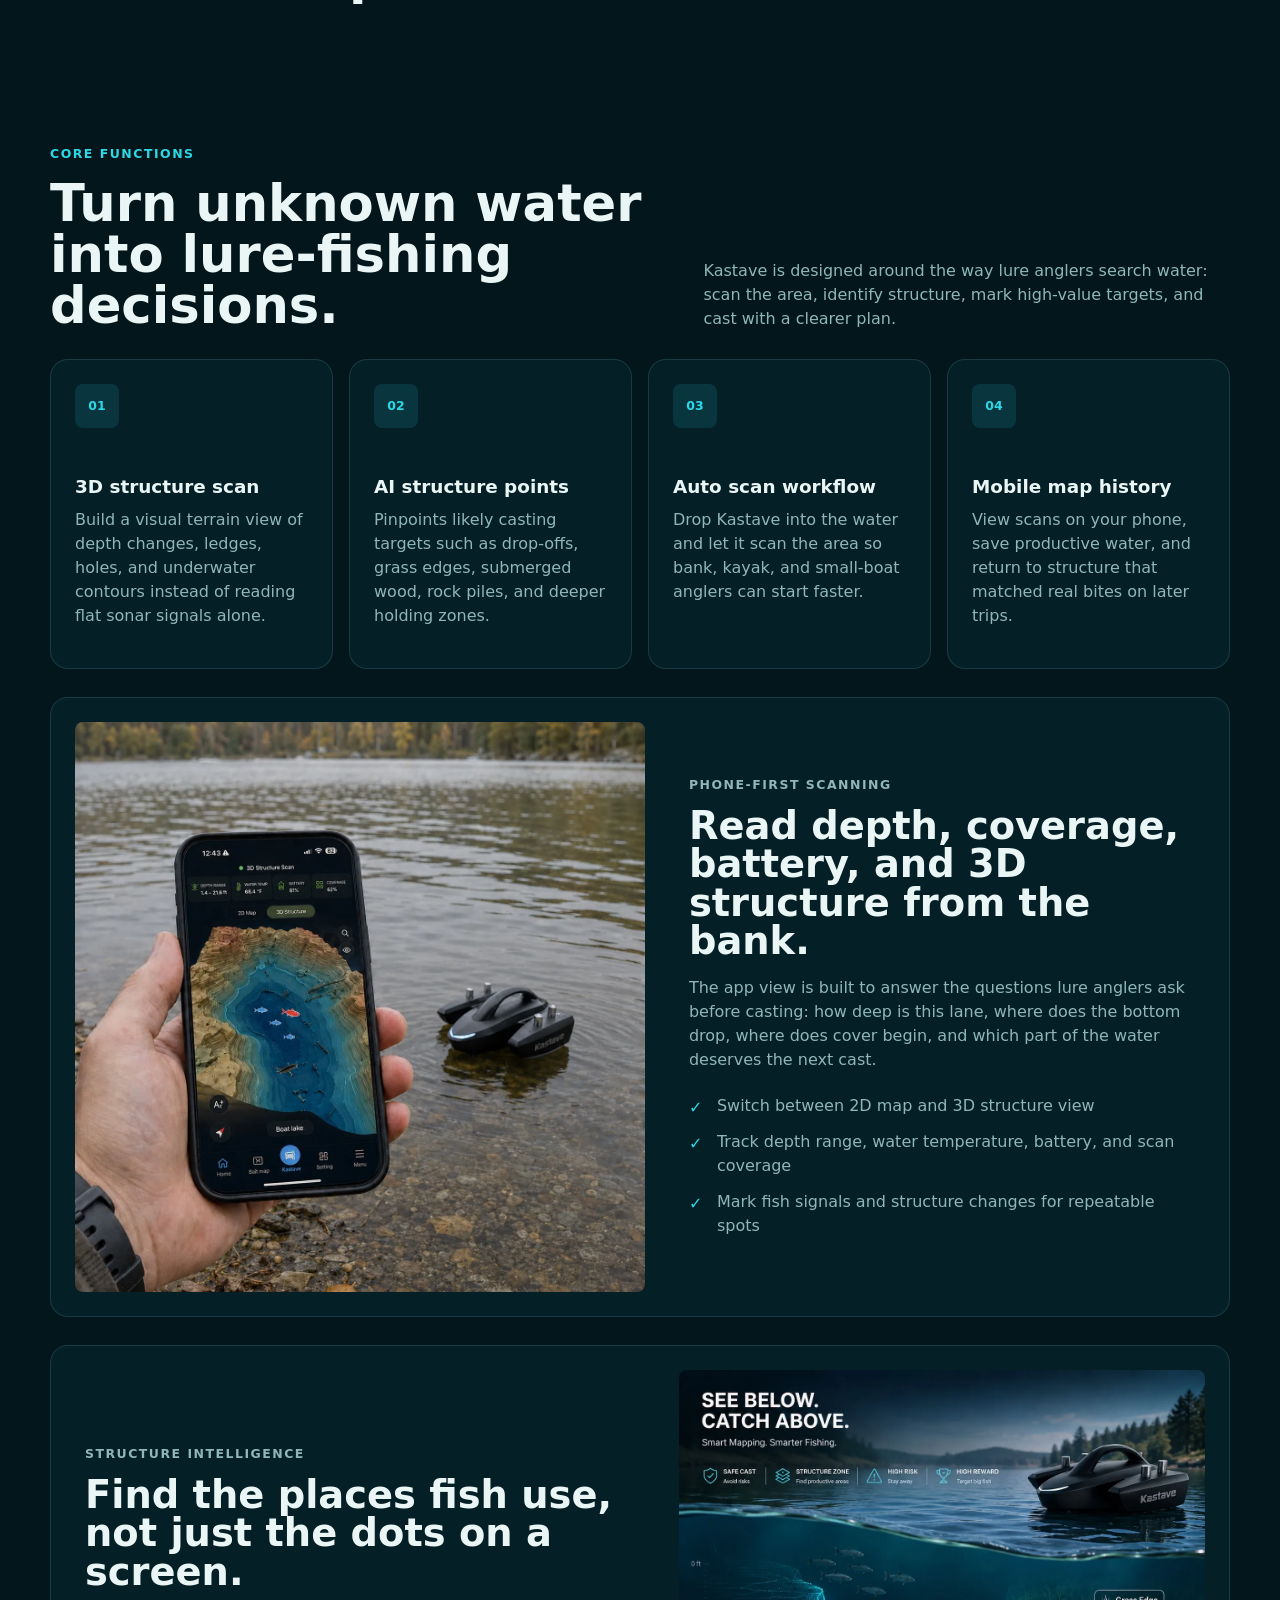
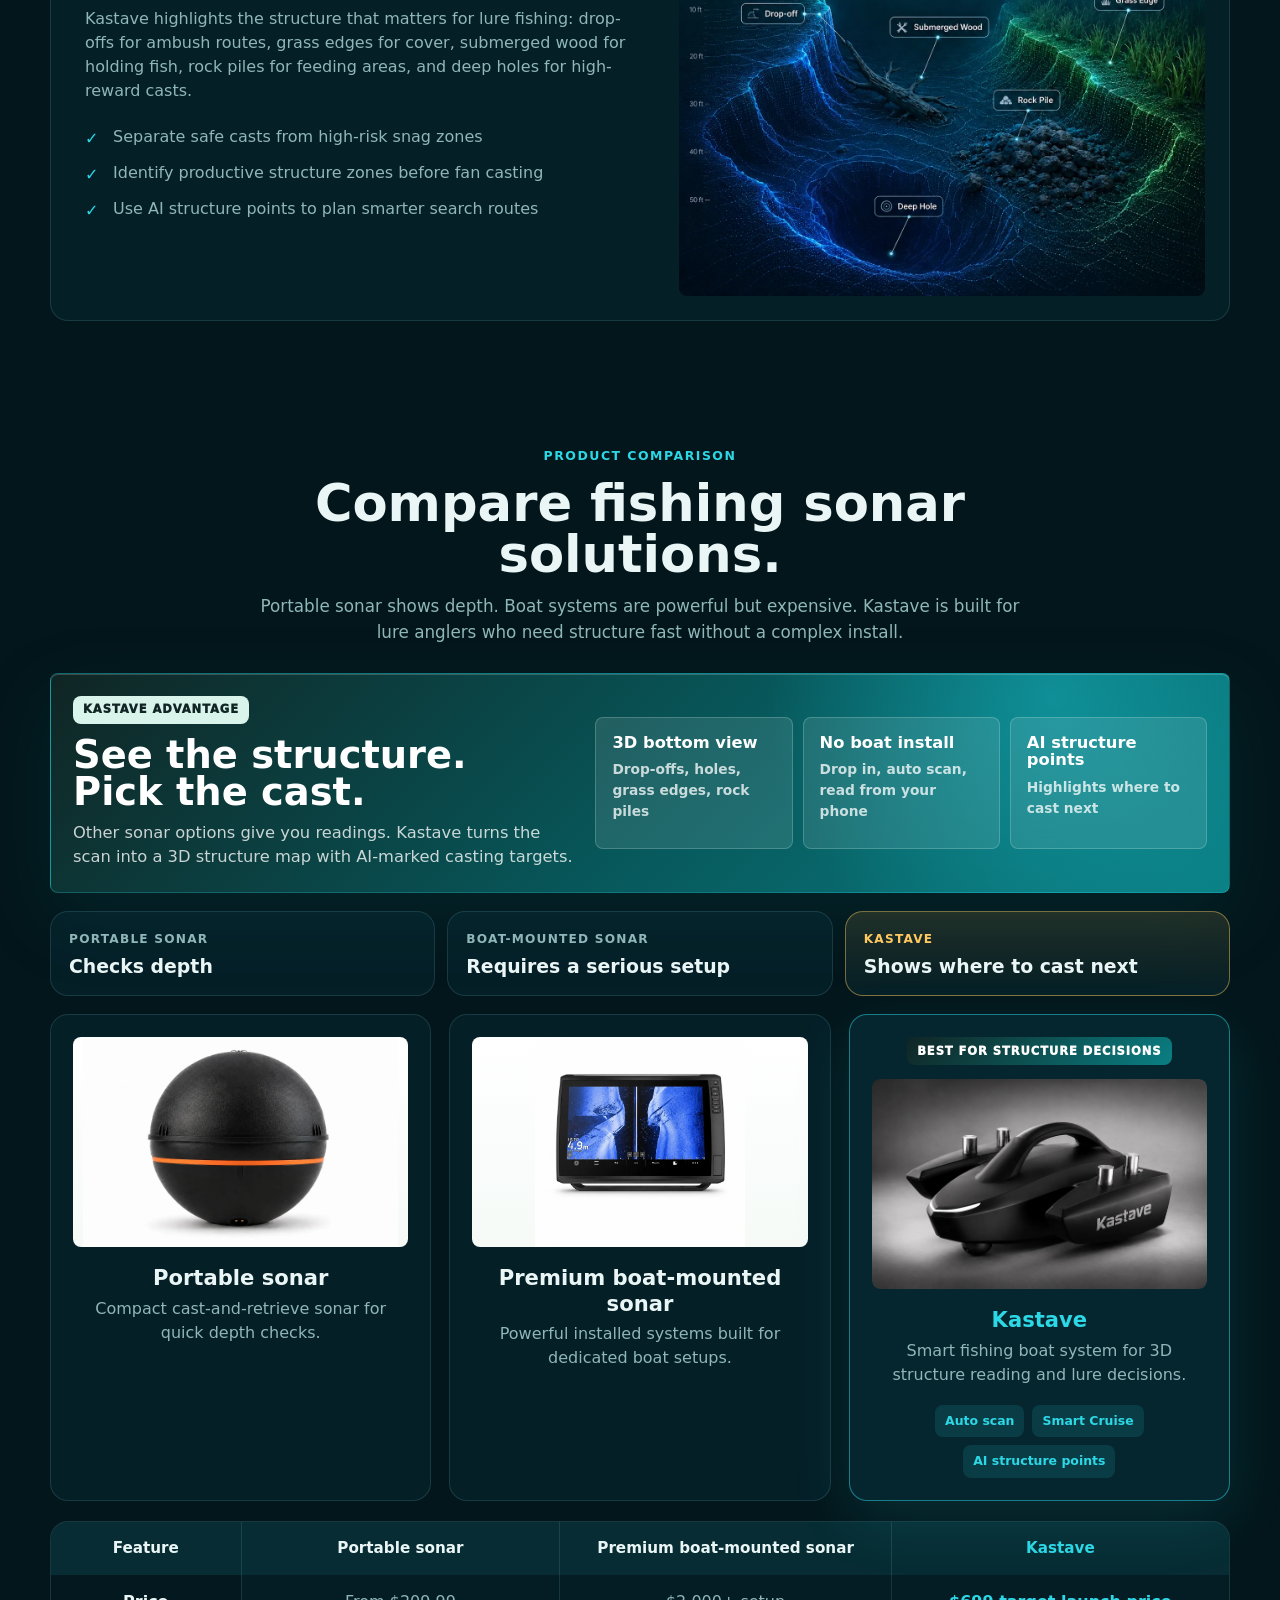
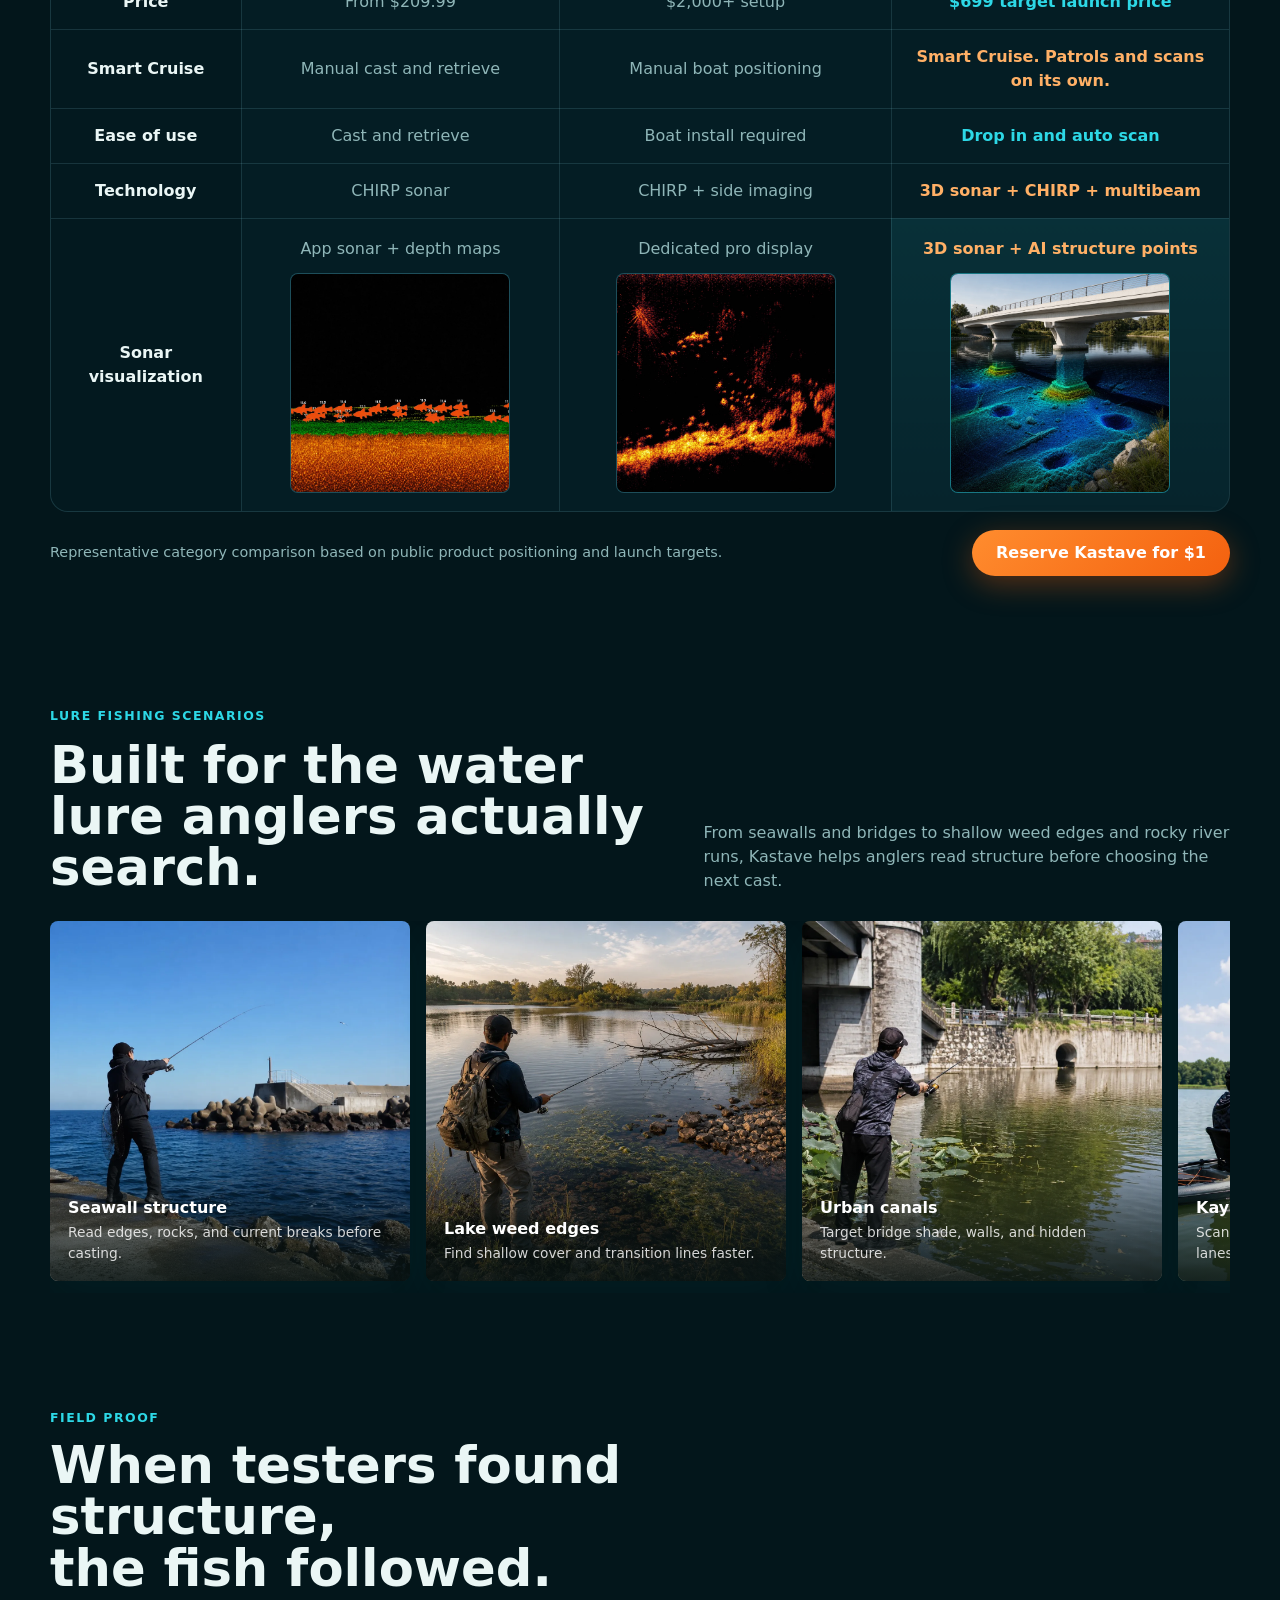
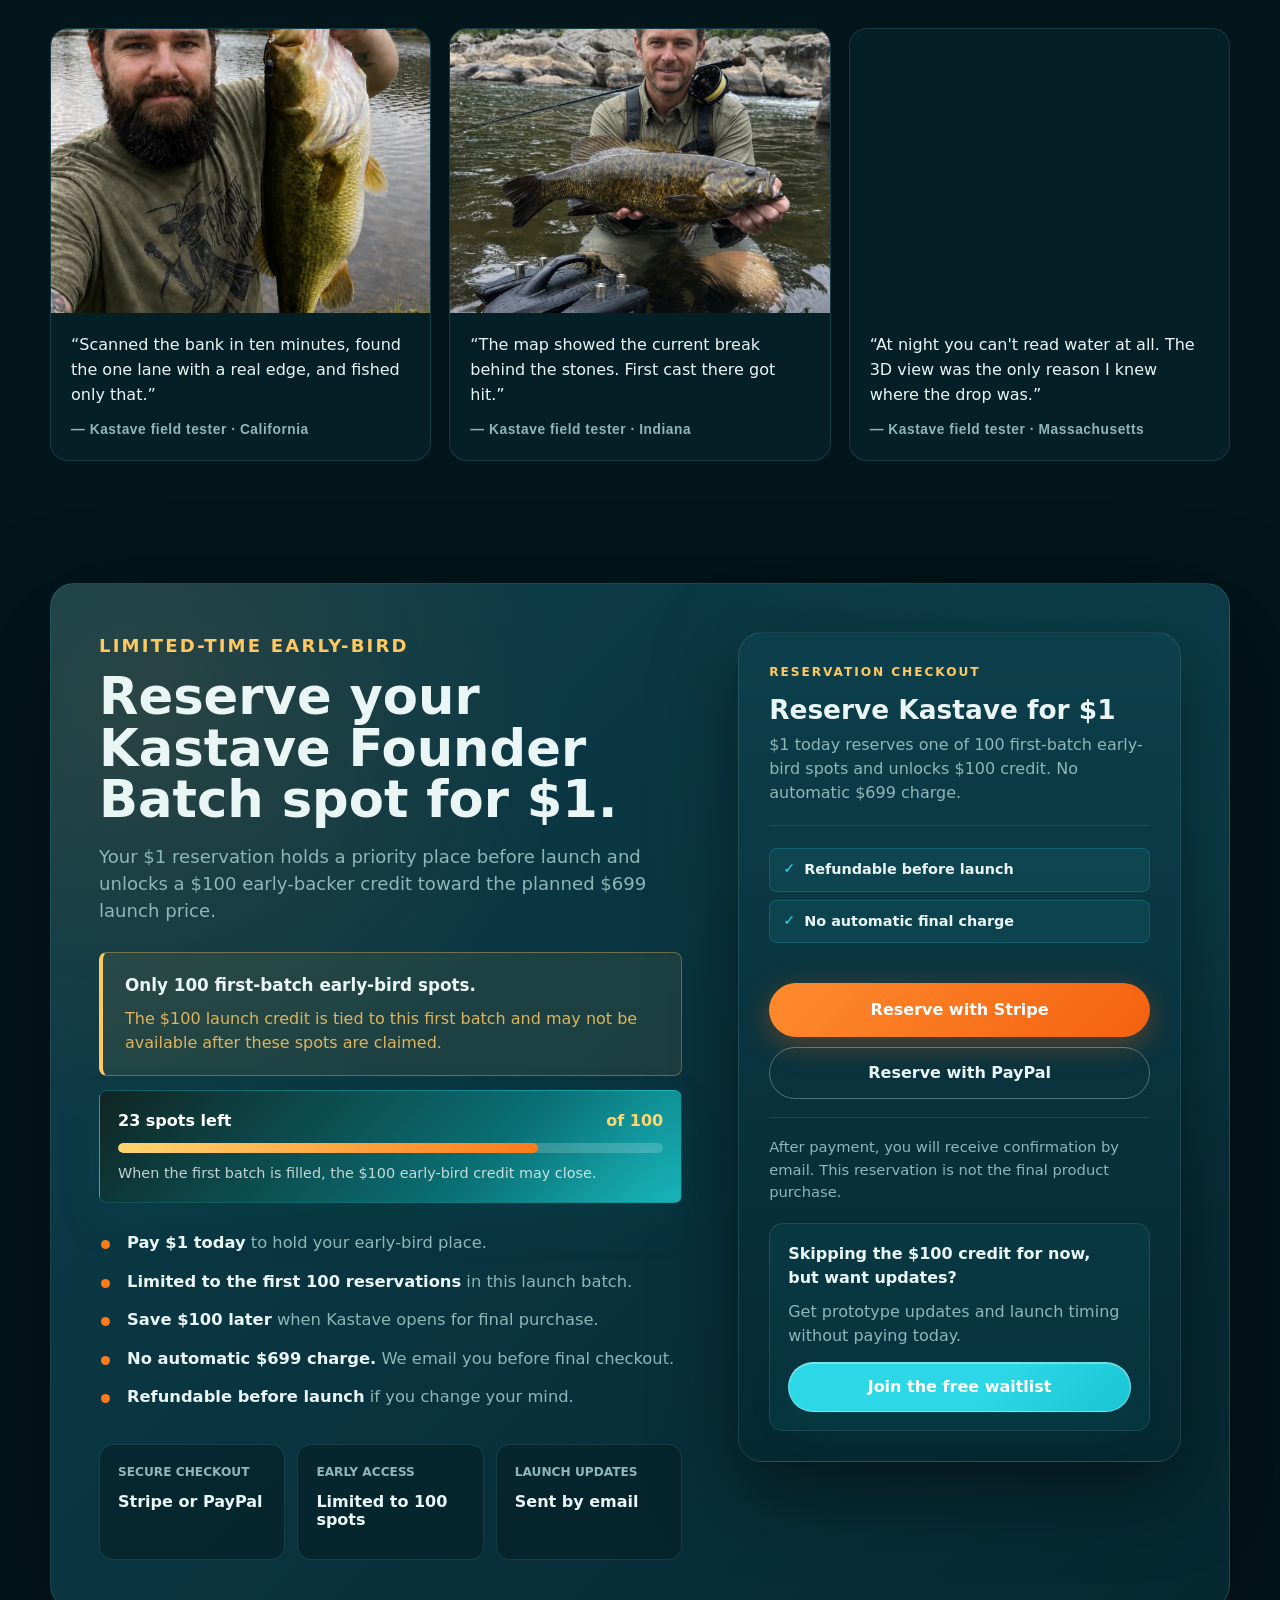
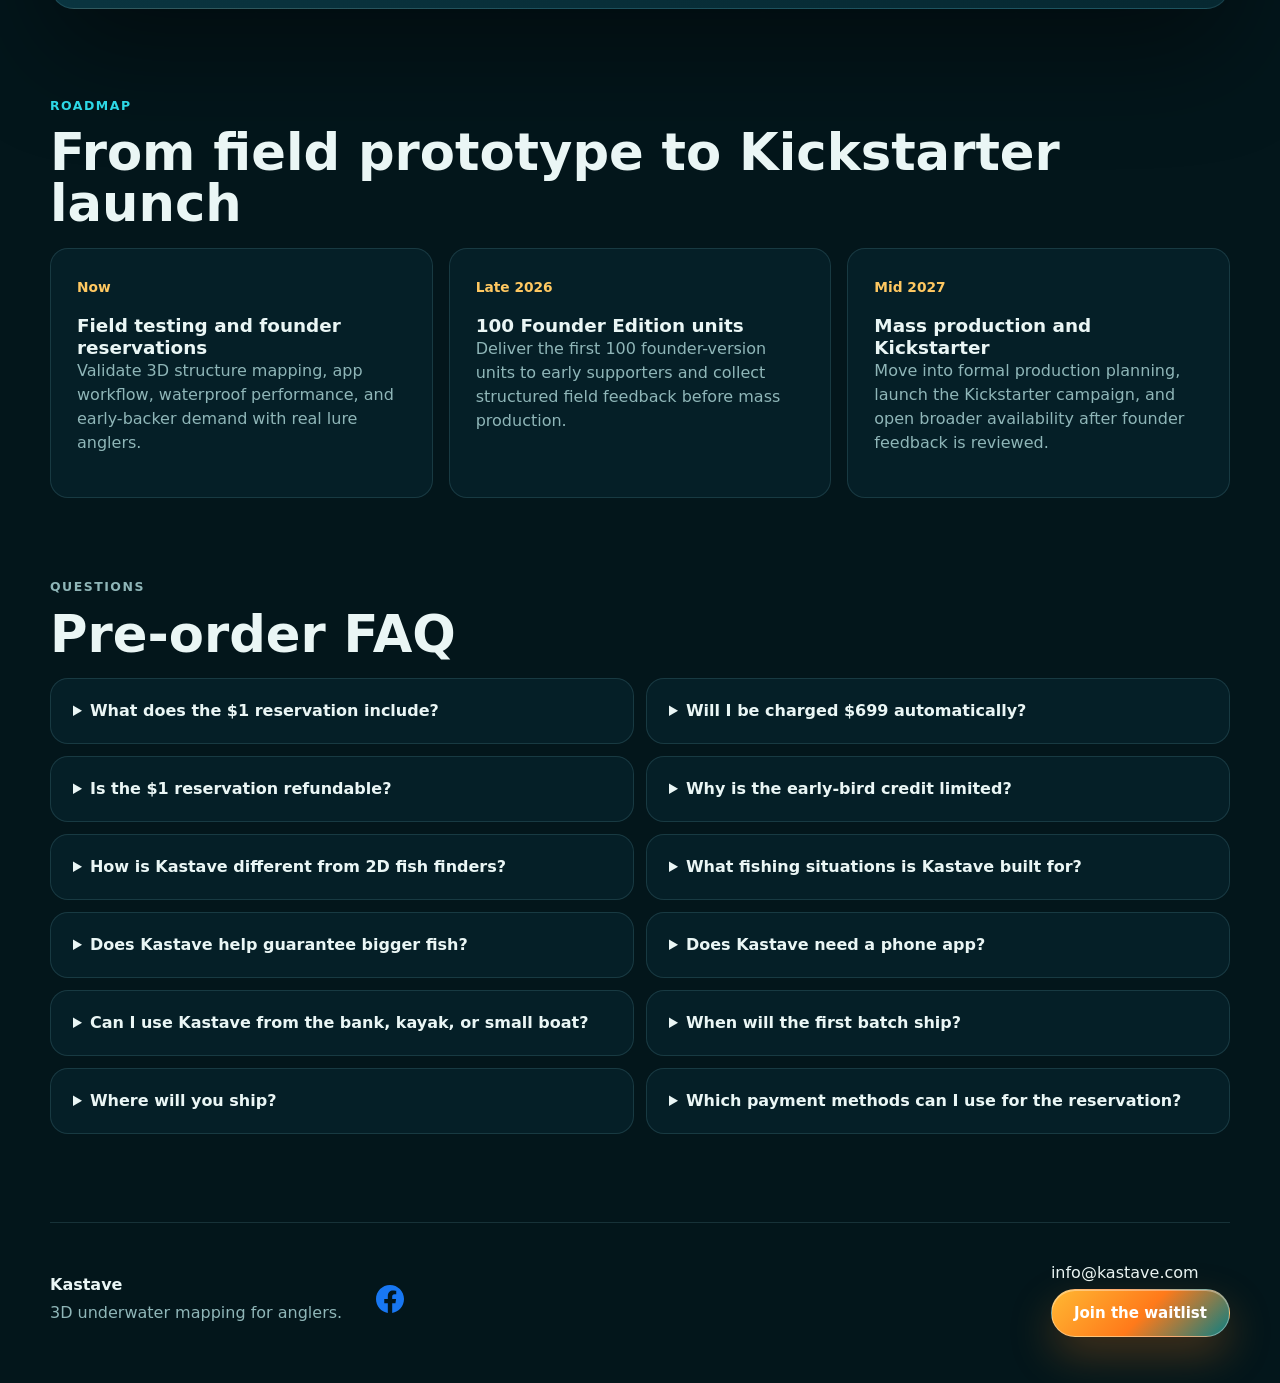
==== commit e972bdc9: "Fix: scenarios marquee images not loading on mobile (remove lazy from animated carousel)" ====
--- a/index.html
+++ b/index.html
@@ -466,7 +466,7 @@
           <div class="scene-track">
             <div class="scene-grid scene-set">
               <figure class="scene-card">
-                <img loading="lazy" decoding="async"
+                <img decoding="async"
                   src="./assets/lure-scene-seawall-cast.webp"
                   alt="Lure angler casting near a seawall and breakwater"
                 />
@@ -476,7 +476,7 @@
                 </figcaption>
               </figure>
               <figure class="scene-card">
-                <img loading="lazy" decoding="async"
+                <img decoding="async"
                   src="./assets/lure-scene-lake-structure.webp"
                   alt="Lure angler fishing a lake shoreline with submerged vegetation"
                 />
@@ -486,7 +486,7 @@
                 </figcaption>
               </figure>
               <figure class="scene-card">
-                <img loading="lazy" decoding="async"
+                <img decoding="async"
                   src="./assets/lure-scene-urban-bank.webp"
                   alt="Lure angler casting beside an urban bridge and canal"
                 />
@@ -496,7 +496,7 @@
                 </figcaption>
               </figure>
               <figure class="scene-card">
-                <img loading="lazy" decoding="async"
+                <img decoding="async"
                   src="./assets/lure-scene-night-kayak.webp"
                   alt="Kayak angler fishing on a sunny lake near weed cover"
                 />
@@ -506,7 +506,7 @@
                 </figcaption>
               </figure>
               <figure class="scene-card">
-                <img loading="lazy" decoding="async"
+                <img decoding="async"
                   src="./assets/lure-scene-coastal-rocks.webp"
                   alt="Lure angler casting from coastal rocks toward open water"
                 />
@@ -516,7 +516,7 @@
                 </figcaption>
               </figure>
               <figure class="scene-card">
-                <img loading="lazy" decoding="async"
+                <img decoding="async"
                   src="./assets/lure-scene-river-wading.webp"
                   alt="Lure angler wading in a clear rocky river"
                 />
@@ -529,42 +529,42 @@
 
             <div class="scene-grid scene-set" aria-hidden="true">
               <figure class="scene-card">
-                <img loading="lazy" decoding="async" src="./assets/lure-scene-seawall-cast.webp" alt="" />
+                <img decoding="async" src="./assets/lure-scene-seawall-cast.webp" alt="" />
                 <figcaption>
                   <strong>Seawall structure</strong>
                   <span>Read edges, rocks, and current breaks before casting.</span>
                 </figcaption>
               </figure>
               <figure class="scene-card">
-                <img loading="lazy" decoding="async" src="./assets/lure-scene-lake-structure.webp" alt="" />
+                <img decoding="async" src="./assets/lure-scene-lake-structure.webp" alt="" />
                 <figcaption>
                   <strong>Lake weed edges</strong>
                   <span>Find shallow cover and transition lines faster.</span>
                 </figcaption>
               </figure>
               <figure class="scene-card">
-                <img loading="lazy" decoding="async" src="./assets/lure-scene-urban-bank.webp" alt="" />
+                <img decoding="async" src="./assets/lure-scene-urban-bank.webp" alt="" />
                 <figcaption>
                   <strong>Urban canals</strong>
                   <span>Target bridge shade, walls, and hidden structure.</span>
                 </figcaption>
               </figure>
               <figure class="scene-card">
-                <img loading="lazy" decoding="async" src="./assets/lure-scene-night-kayak.webp" alt="" />
+                <img decoding="async" src="./assets/lure-scene-night-kayak.webp" alt="" />
                 <figcaption>
                   <strong>Kayak fishing</strong>
                   <span>Scan weed edges, drop-offs, and casting lanes.</span>
                 </figcaption>
               </figure>
               <figure class="scene-card">
-                <img loading="lazy" decoding="async" src="./assets/lure-scene-coastal-rocks.webp" alt="" />
+                <img decoding="async" src="./assets/lure-scene-coastal-rocks.webp" alt="" />
                 <figcaption>
                   <strong>Rocky shorelines</strong>
                   <span>Plan casts around rock piles and depth changes.</span>
                 </figcaption>
               </figure>
               <figure class="scene-card">
-                <img loading="lazy" decoding="async" src="./assets/lure-scene-river-wading.webp" alt="" />
+                <img decoding="async" src="./assets/lure-scene-river-wading.webp" alt="" />
                 <figcaption>
                   <strong>River runs</strong>
                   <span>Understand pools, current lanes, and submerged stones.</span>
@@ -803,8 +803,4 @@
         <a href="mailto:info@kastave.com">info@kastave.com</a>
         <a class="footer-waitlist-button" href="https://tally.so/r/J9MNdJ" target="_blank" rel="noopener">Join the waitlist</a>
       </div>
-    </footer>
-
-    <script src="./script.js"></script>
-  </body>
-</html>
+    </footer
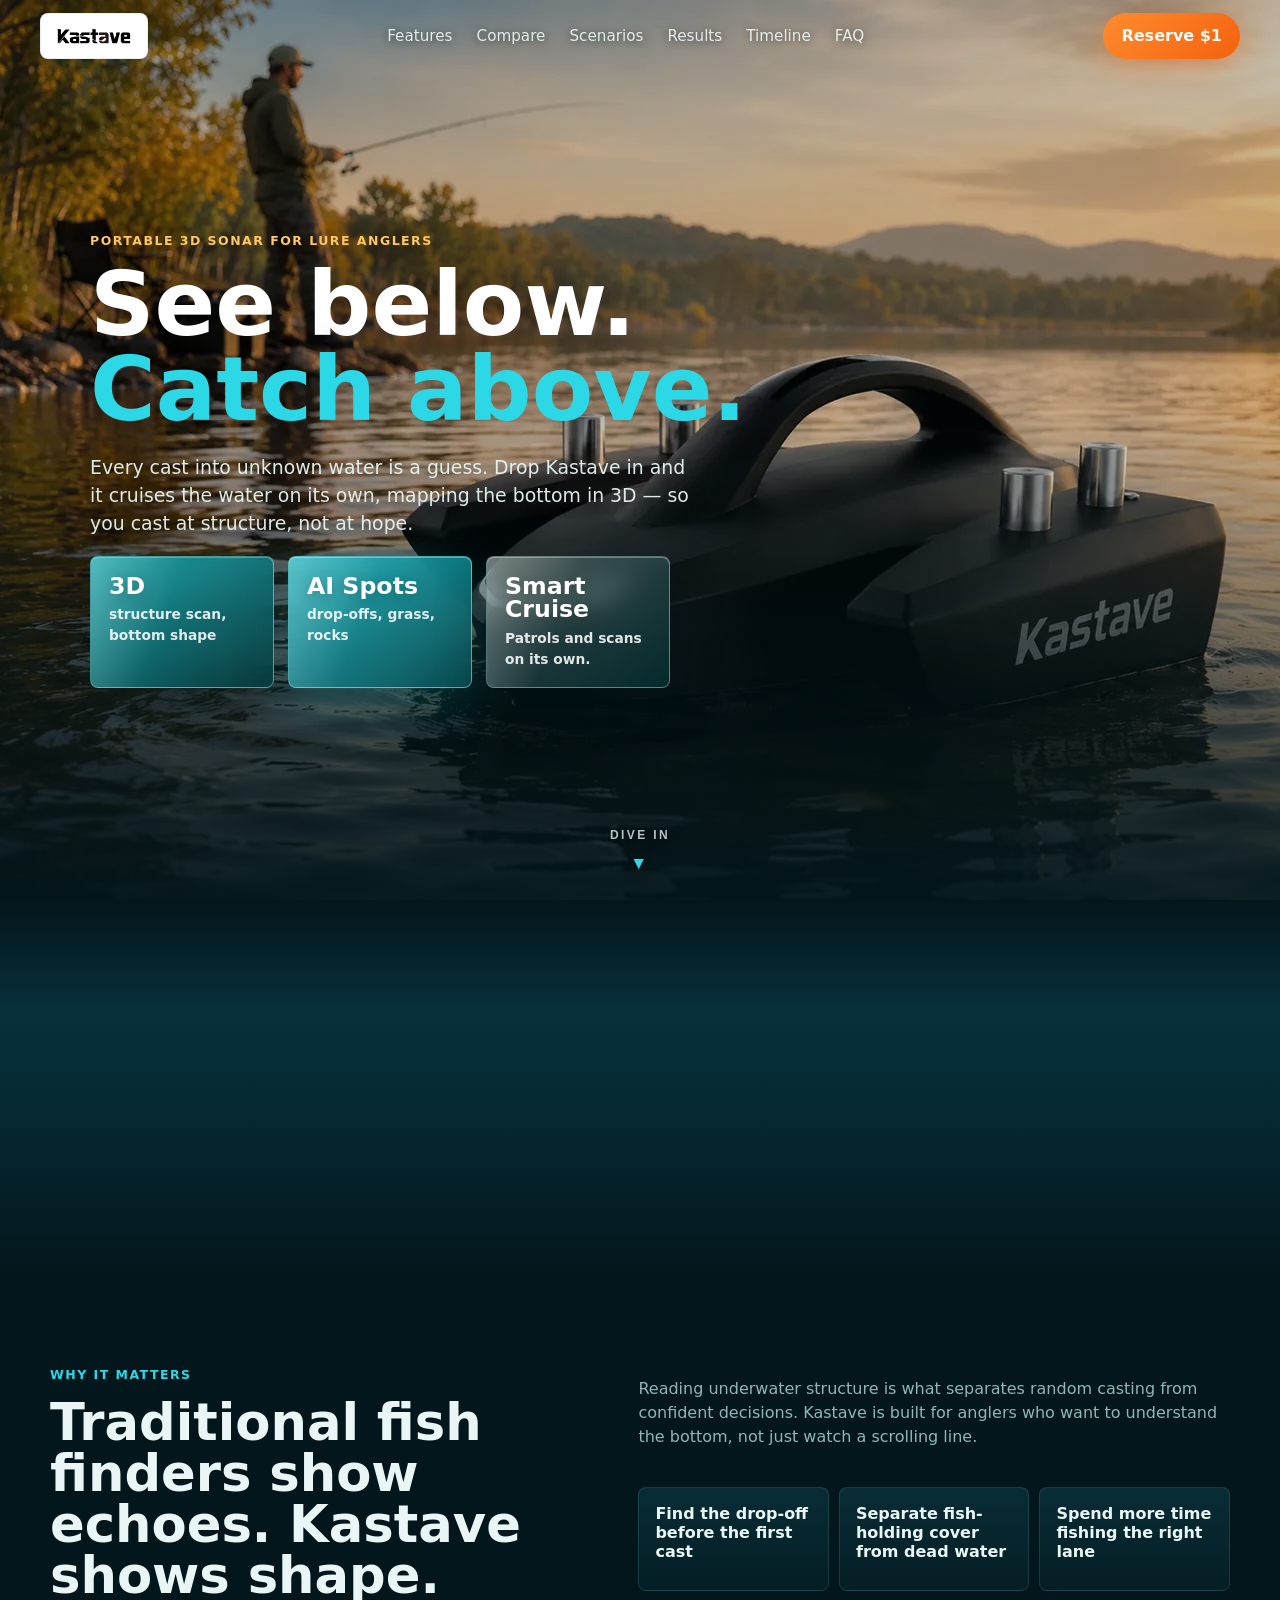
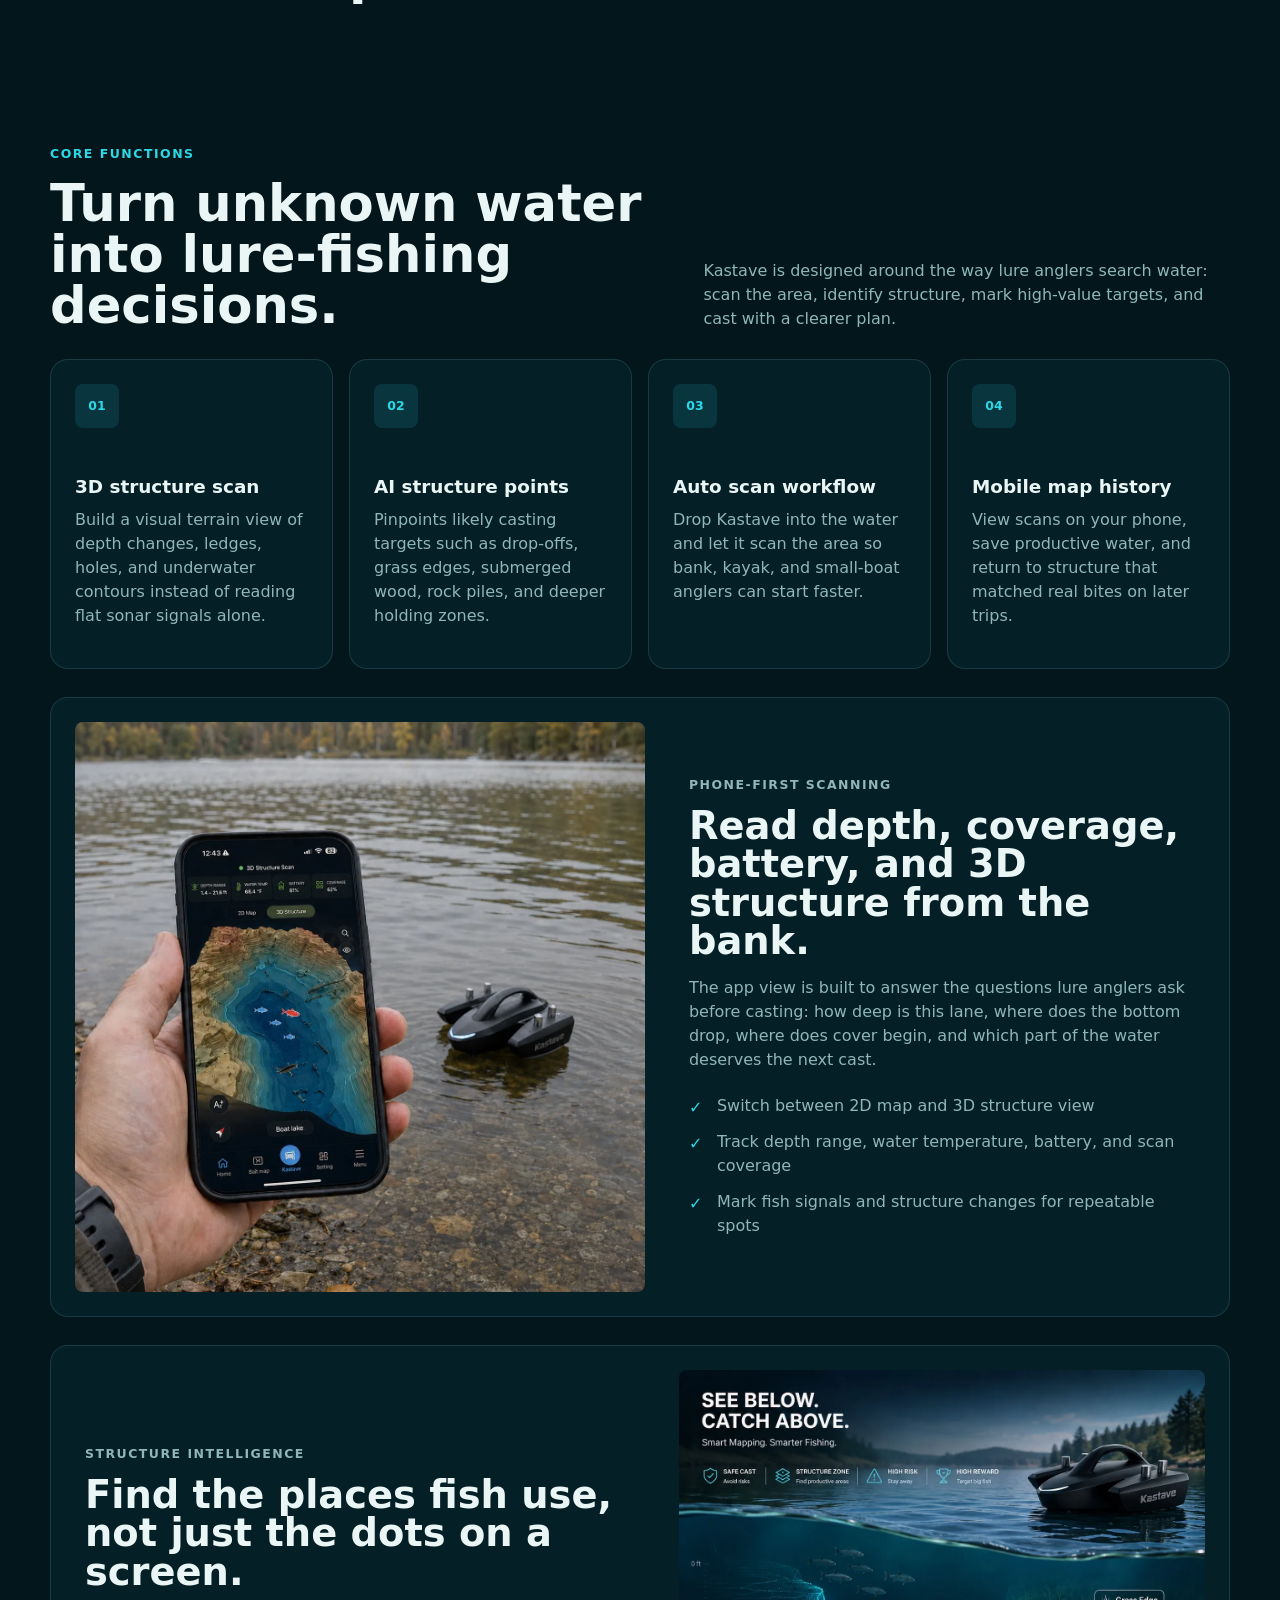
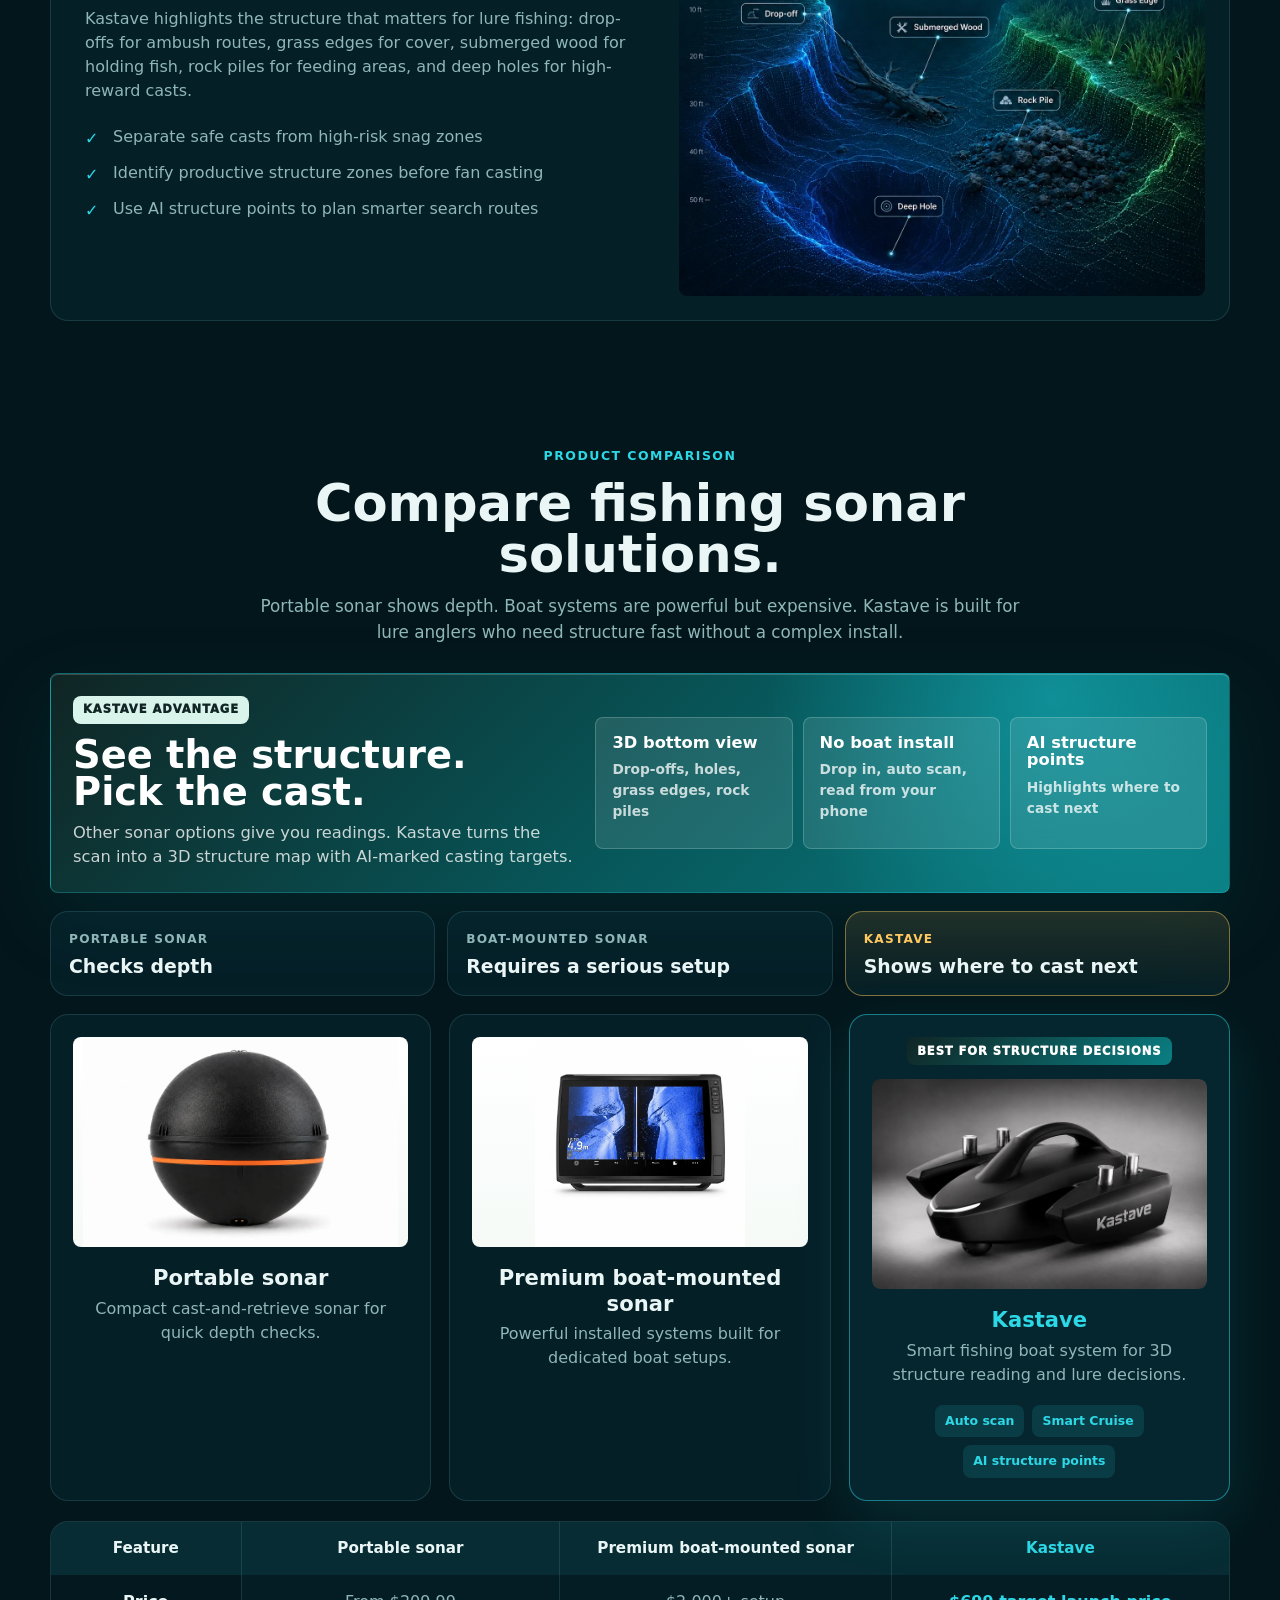
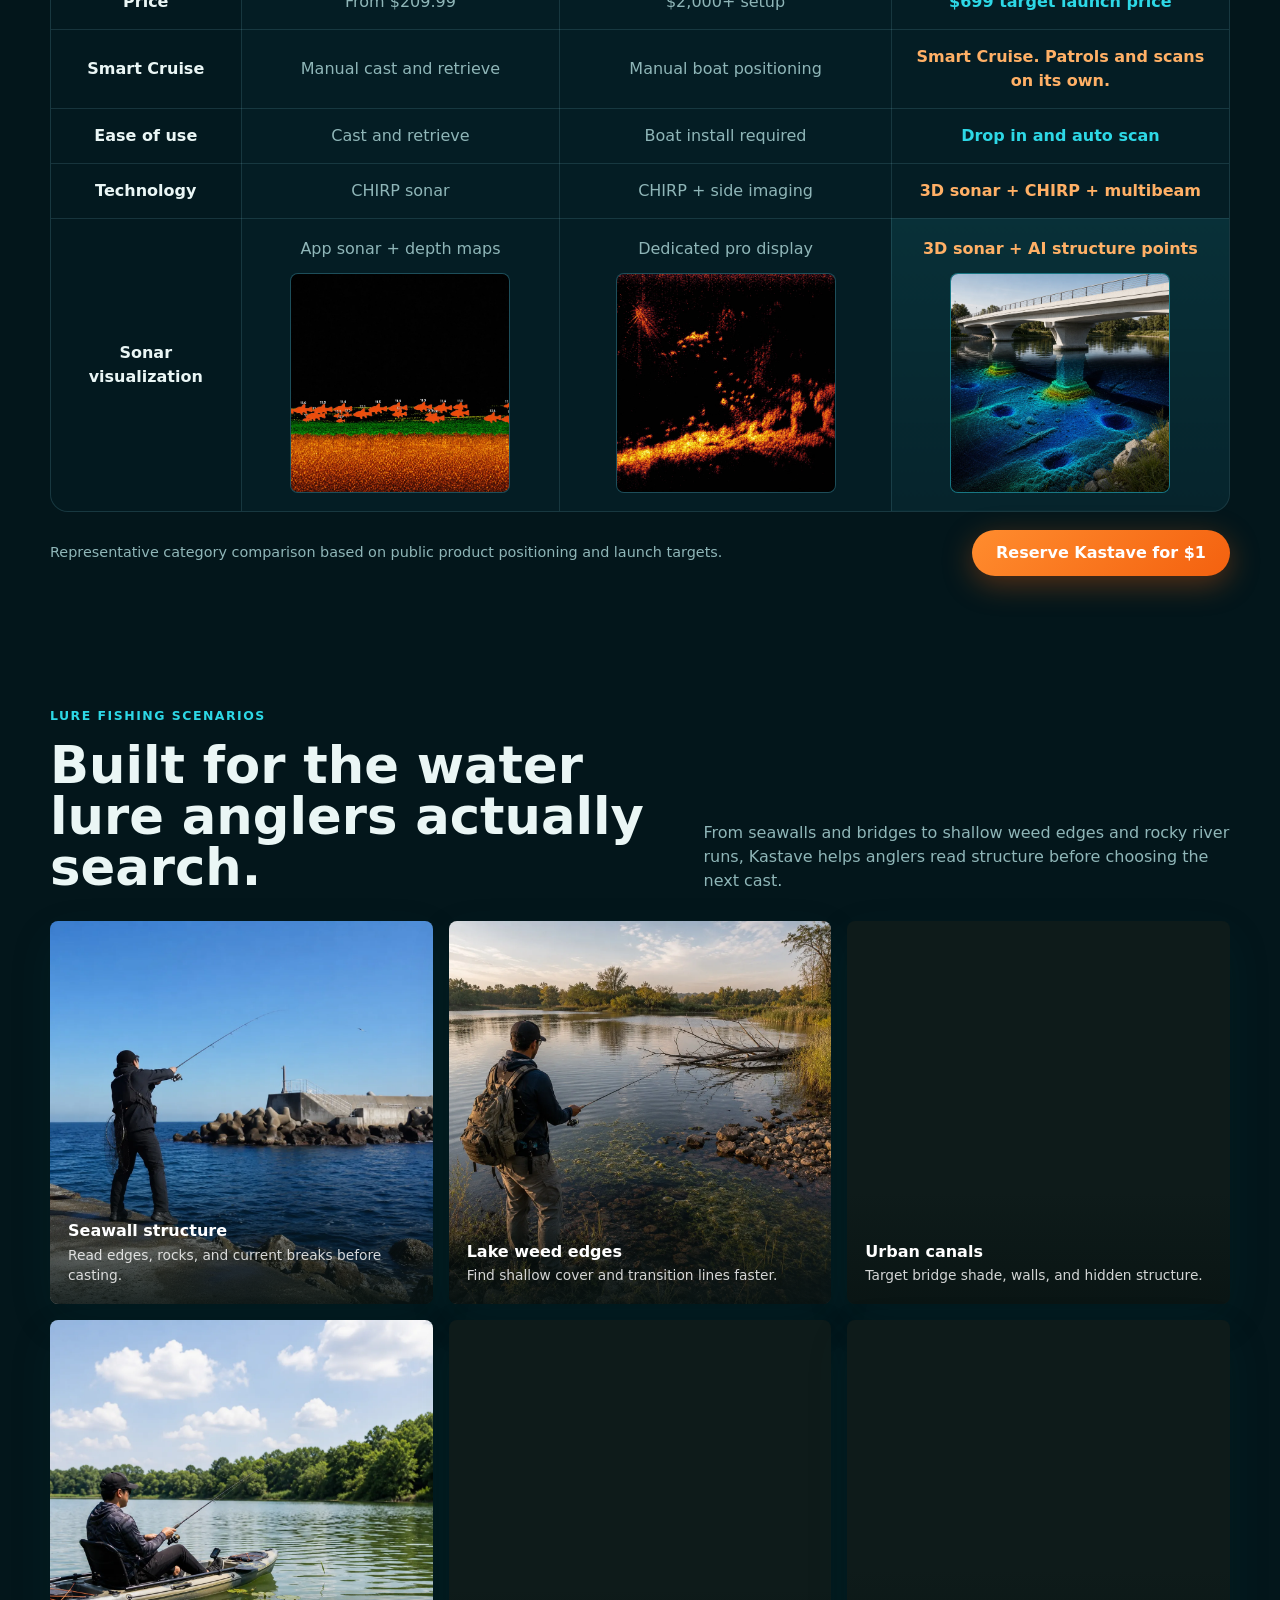
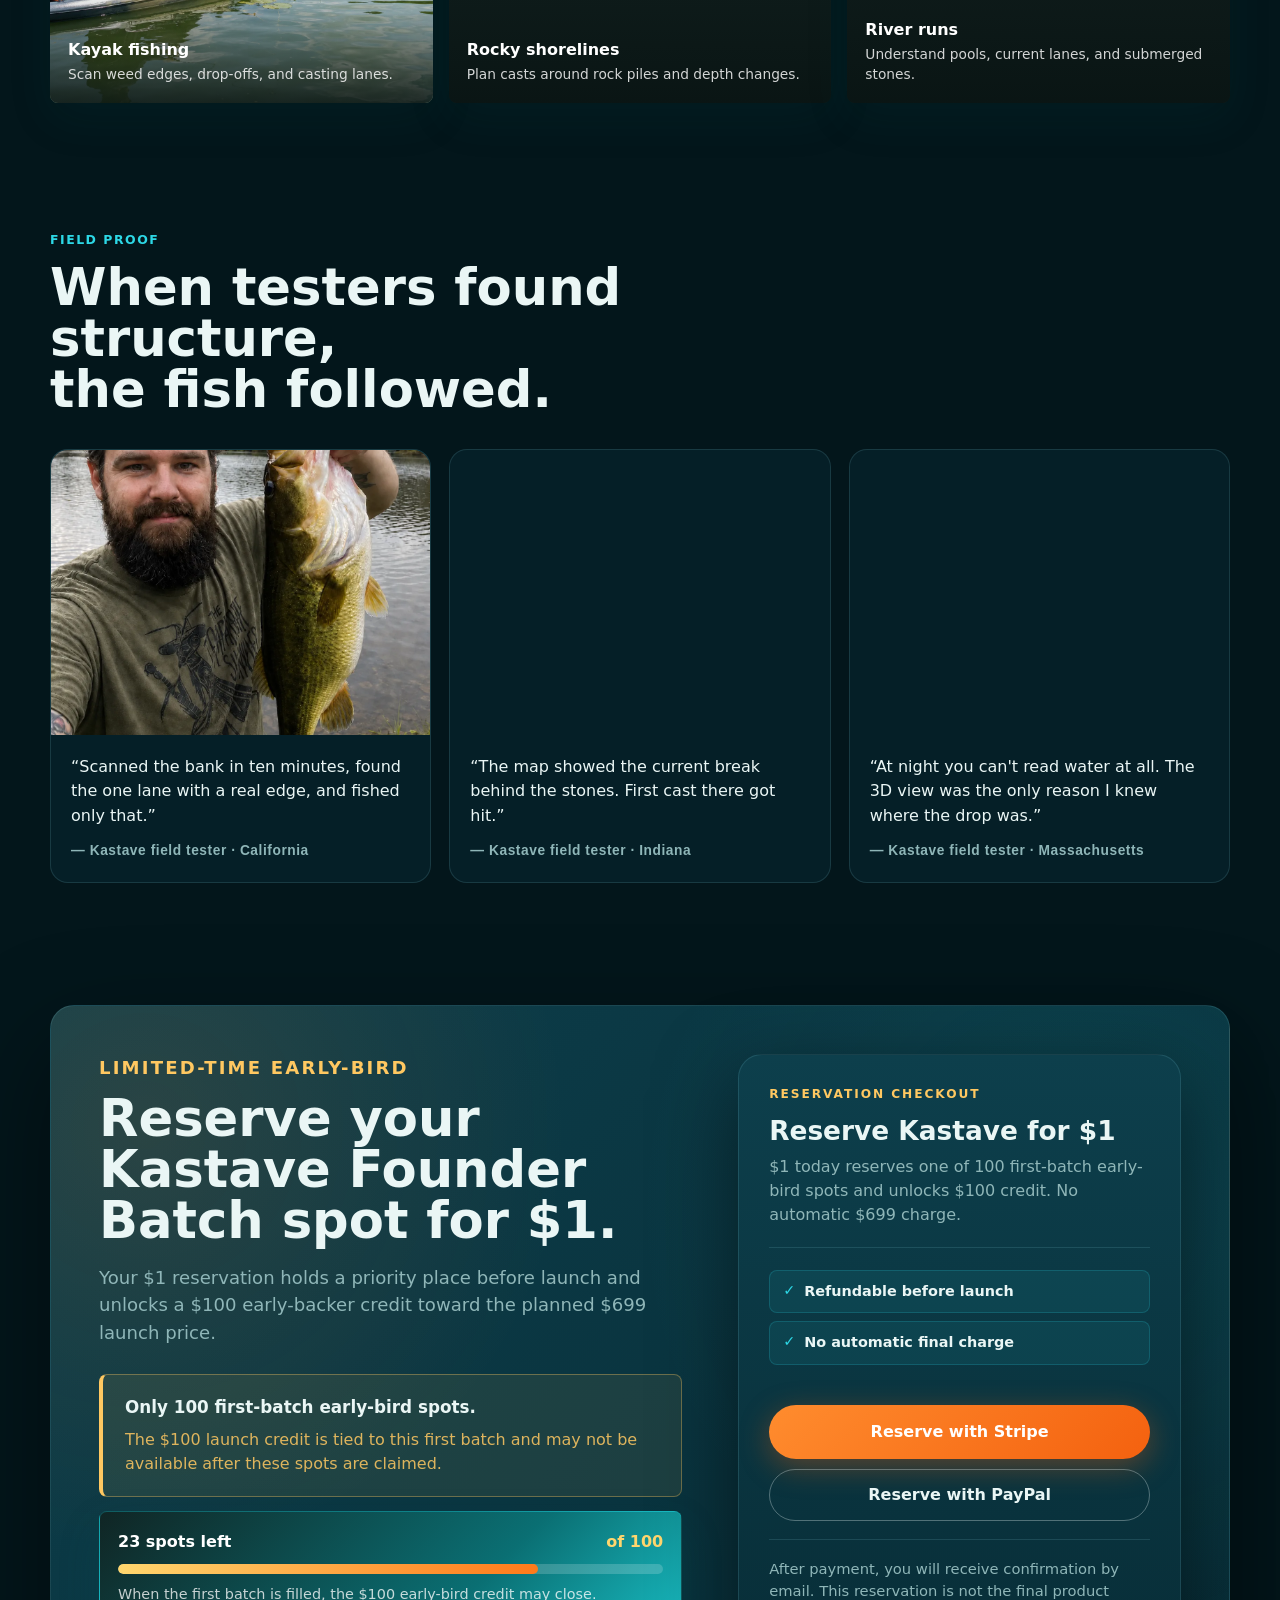
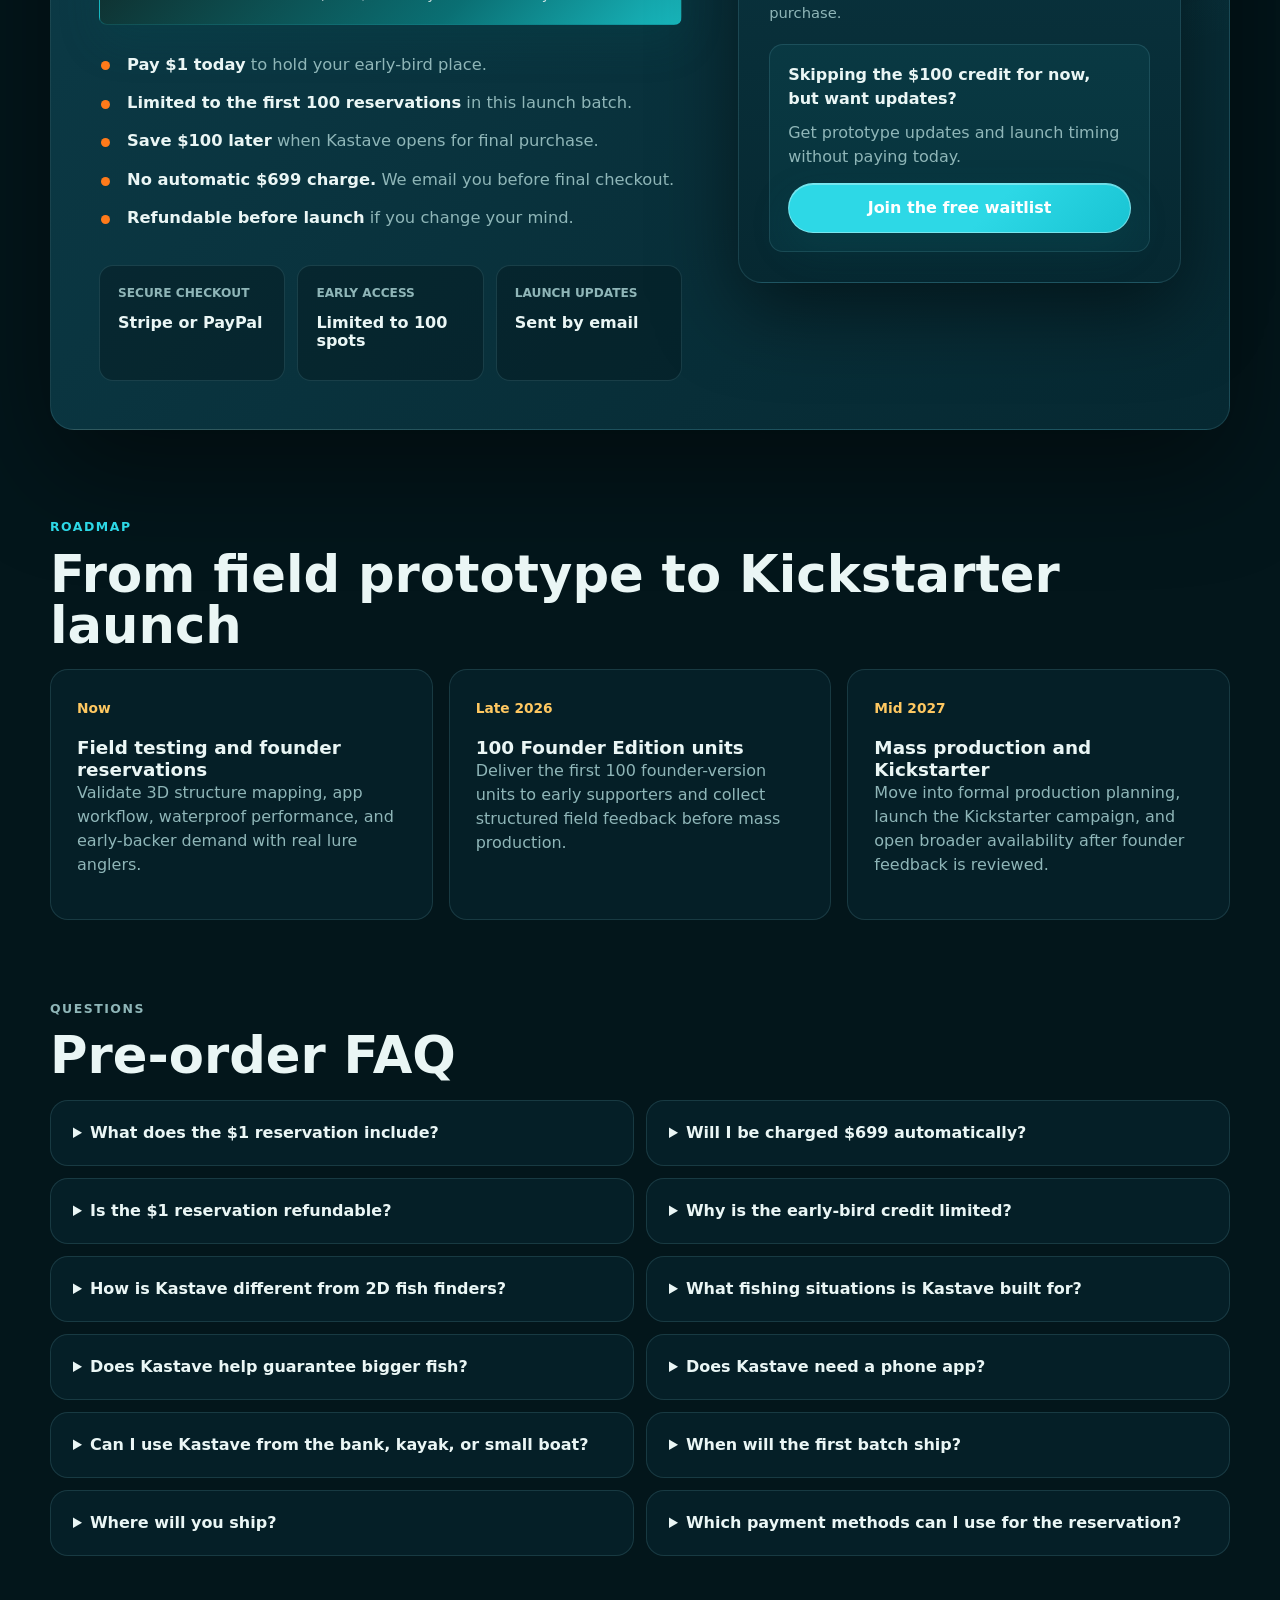
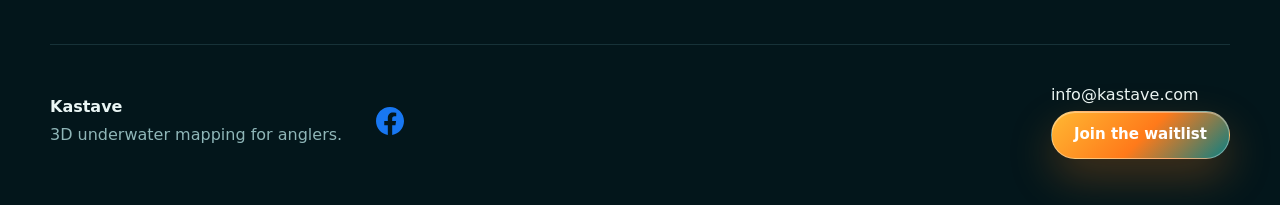
==== commit 8749ba4b: "Update Stripe payment link" ====
--- a/index.html
+++ b/index.html
@@ -671,7 +671,7 @@
           <div class="payment-actions" id="payment" aria-label="Reservation payment options">
             <a
               class="primary-button full-width"
-              href="https://buy.stripe.com/9B69AVbpieTIcPx9rBd7q00"
+              href="https://book.stripe.com/9B6cN70KE26WeXF1Z9d7q01"
               target="_blank"
               rel="noopener"
             >
@@ -803,4 +803,4 @@
         <a href="mailto:info@kastave.com">info@kastave.com</a>
         <a class="footer-waitlist-button" href="https://tally.so/r/J9MNdJ" target="_blank" rel="noopener">Join the waitlist</a>
       </div>
-    </footer+    </footer
--- a/styles.css
+++ b/styles.css
@@ -2092,33 +2092,38 @@
     line-height: 1;
   }
 
+  /* Manual horizontal swipe (same pattern as .feature-grid) — no auto-scroll */
   .scene-carousel {
-    overflow: hidden;
     width: calc(100vw - 22px);
     margin-right: -22px;
-    padding-bottom: 12px;
+    overflow-x: auto;
+    overflow-y: hidden;
+    padding: 2px 22px 12px 0;
+    scroll-snap-type: x mandatory;
+    scrollbar-width: none;
+  }
+
+  .scene-carousel::-webkit-scrollbar {
+    display: none;
   }
 
   .scene-track {
     display: flex;
+    gap: 14px;
     width: max-content;
-    animation: scene-marquee 38s linear infinite;
-  }
-
-  .scene-carousel:hover .scene-track {
-    animation-play-state: paused;
-  }
-
-  .scene-set,
+  }
+
+  .scene-set {
+    display: contents;
+  }
+
   .scene-set[aria-hidden="true"] {
-    display: flex;
-    flex: none;
-    gap: 14px;
-    padding-right: 14px;
+    display: none;
   }
 
   .scene-card {
     flex: 0 0 min(82vw, 330px);
+    scroll-snap-align: start;
   }
 
   .features-section .feature-stories {
@@ -3274,28 +3279,25 @@
   }
 }
 
-/* ---- scenarios: marquee carousel on all screen sizes ---- */
-.scene-carousel {
-  overflow: hidden;
-  padding-bottom: 12px;
-}
-
-.scene-track {
-  display: flex;
-  width: max-content;
-  animation: scene-marquee 38s linear infinite;
-}
-
-.scene-carousel:hover .scene-track {
-  animation-play-state: paused;
-}
-
-.scene-grid.scene-set,
-.scene-set[aria-hidden="true"] {
-  display: flex;
-  flex: none;
-  gap: 16px;
-  padding-right: 16px;
+/* ---- scenarios: static grid on desktop; manual swipe on mobile (see ≤640px block) ---- */
+@media (min-width: 641px) {
+  .scene-carousel {
+    padding-bottom: 12px;
+  }
+
+  .scene-track {
+    display: contents;
+  }
+
+  .scene-grid.scene-set {
+    display: grid;
+    grid-template-columns: repeat(3, minmax(0, 1fr));
+    gap: 16px;
+  }
+
+  .scene-set[aria-hidden="true"] {
+    display: none;
+  }
 }
 
 .scene-card {
@@ -3354,3 +3356,13 @@
     margin-top: auto;
   }
 }
+
+/* Touch devices apply :hover on tap and it "sticks", which would freeze the
+   auto-scrolling carousels (looked like the marquee only ran once). Where there's
+   no true hover capability, force the carousels to keep running. */
+@media (hover: none) {
+  .scene-carousel .scene-track,
+  .result-carousel .result-track {
+    animation-play-state: running !important;
+  }
+}
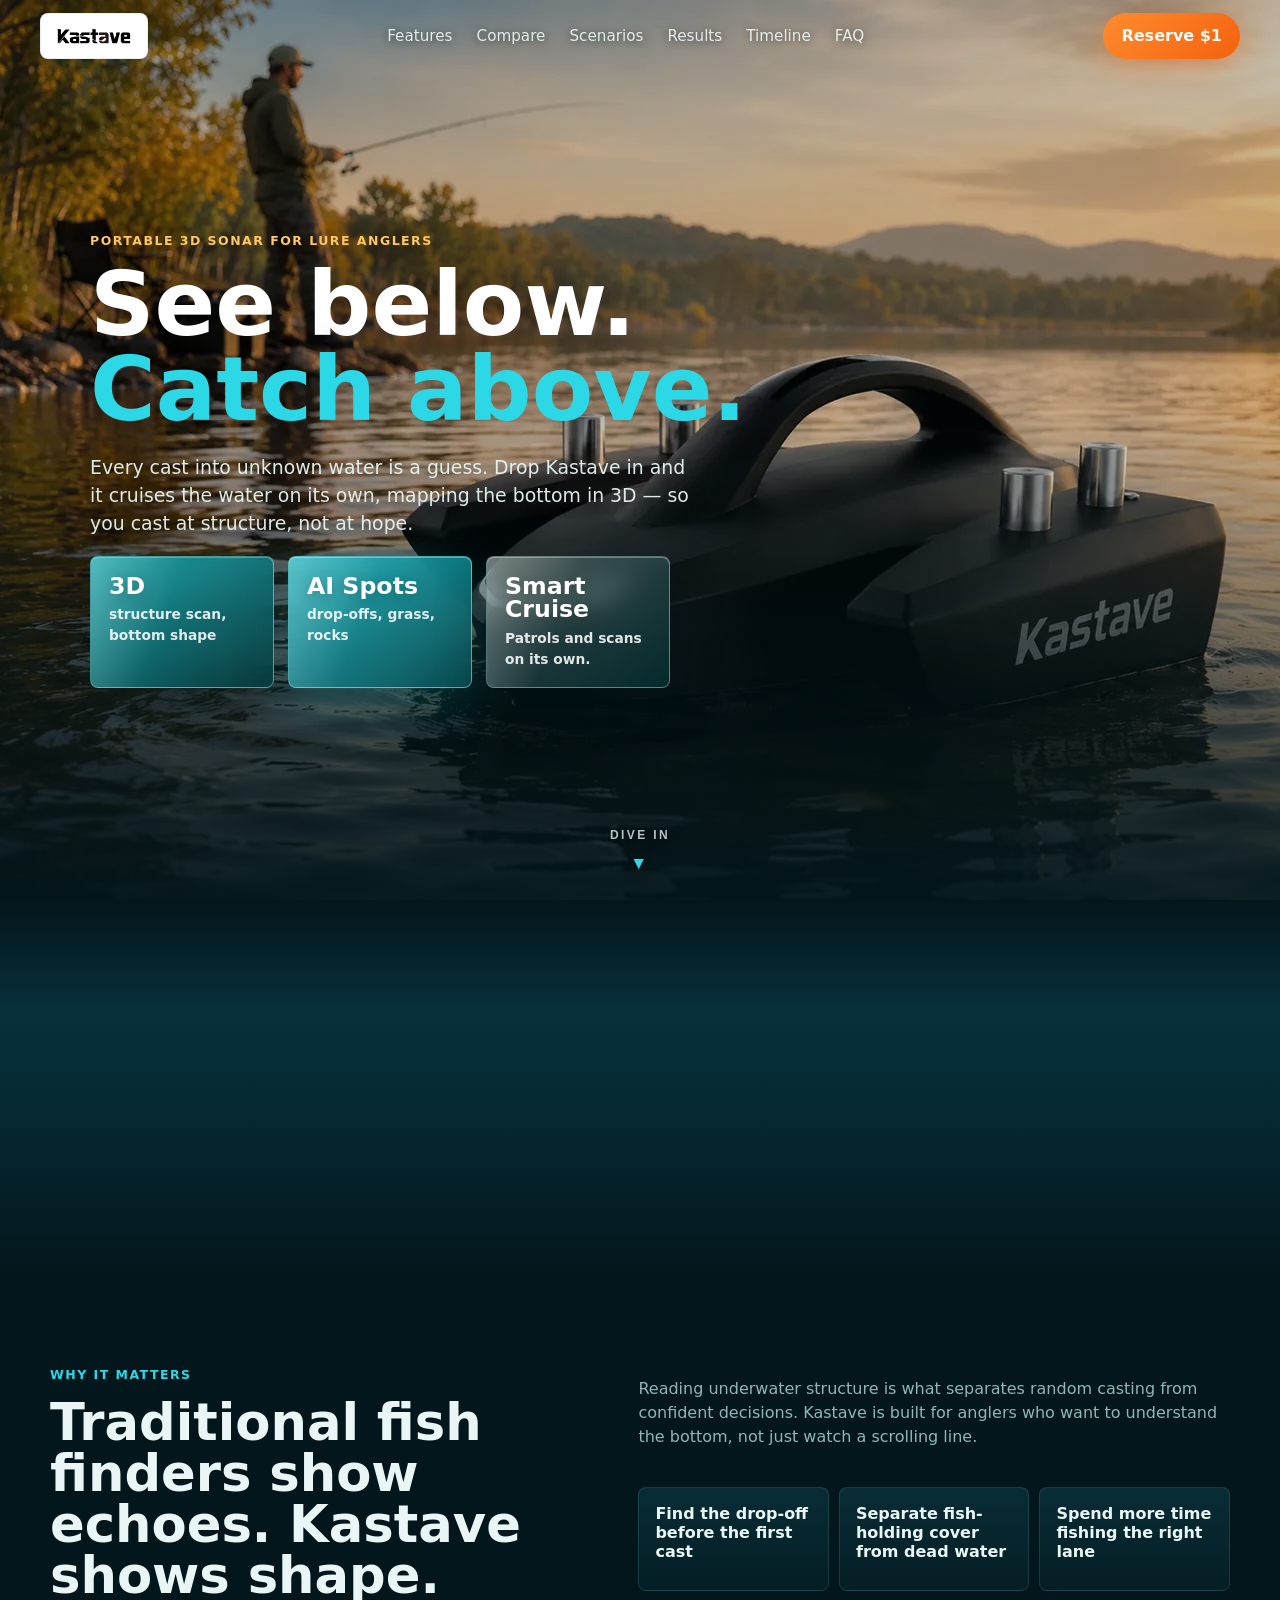
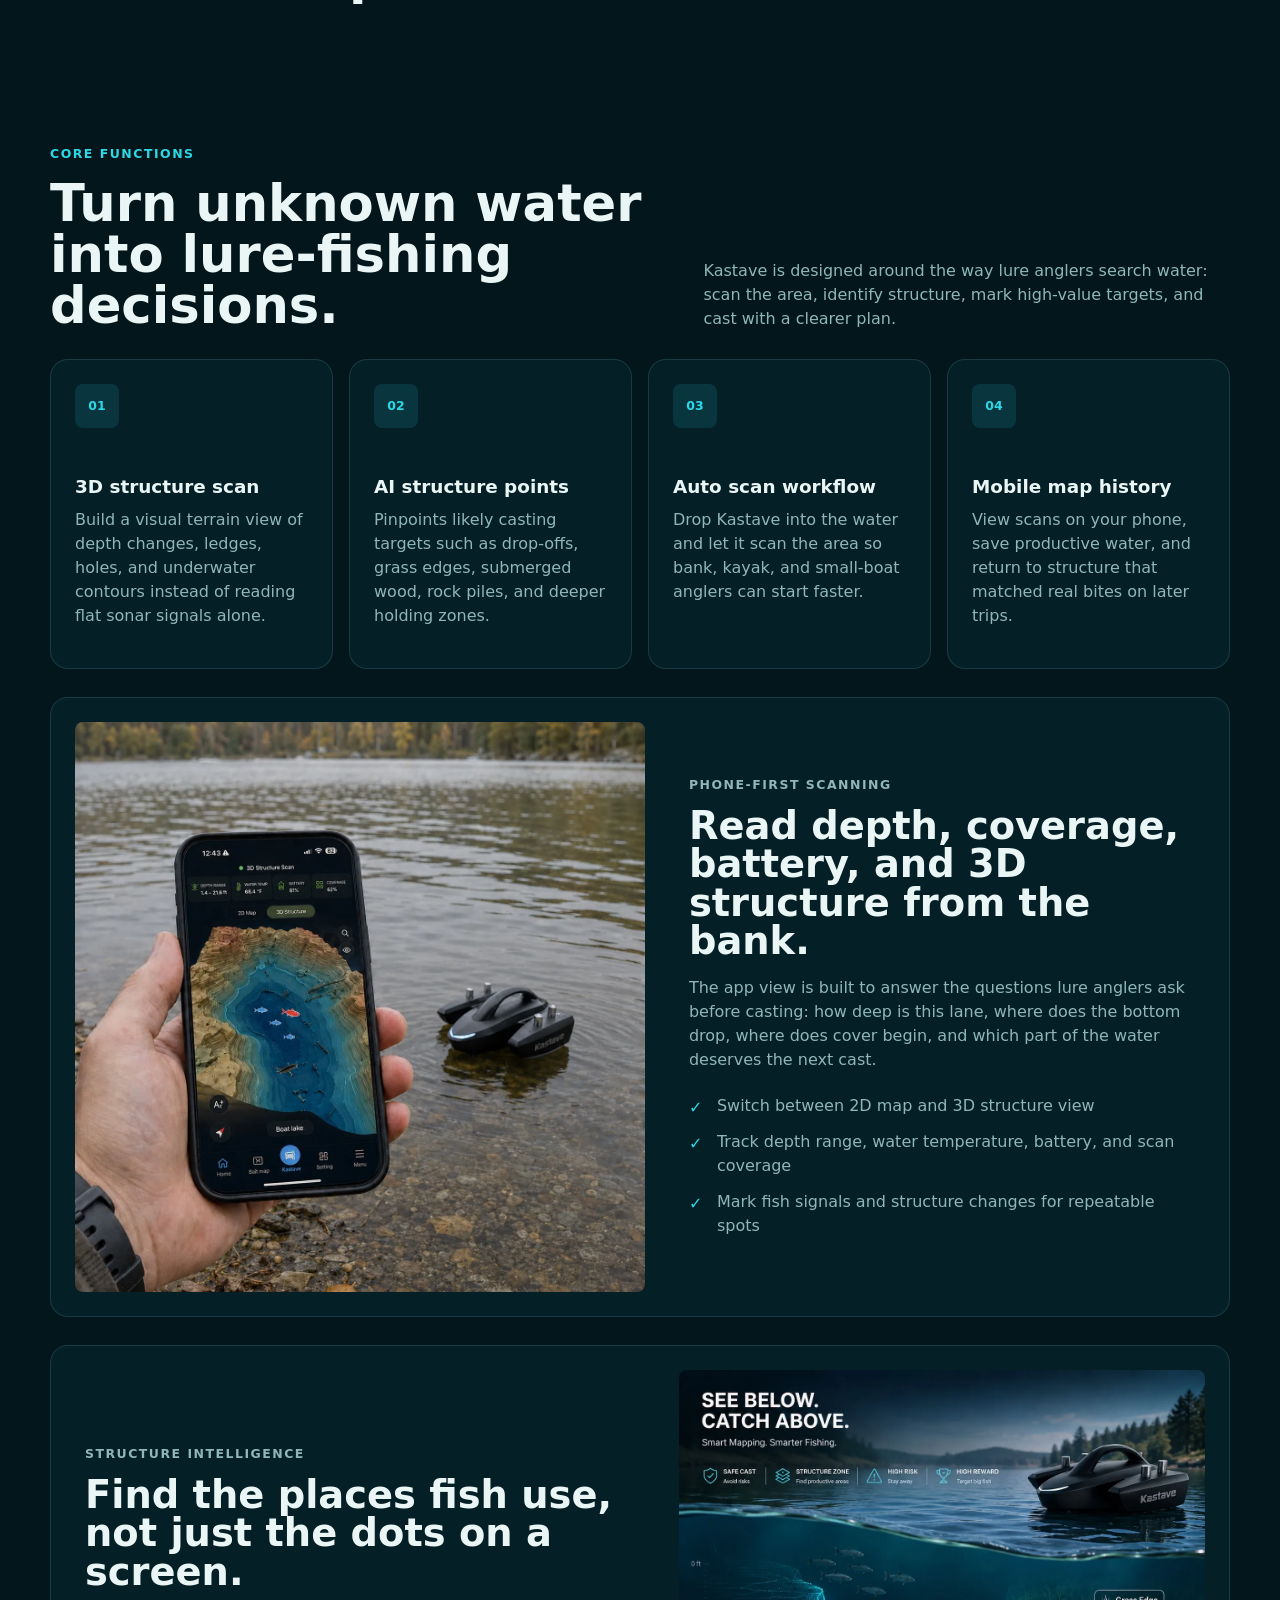
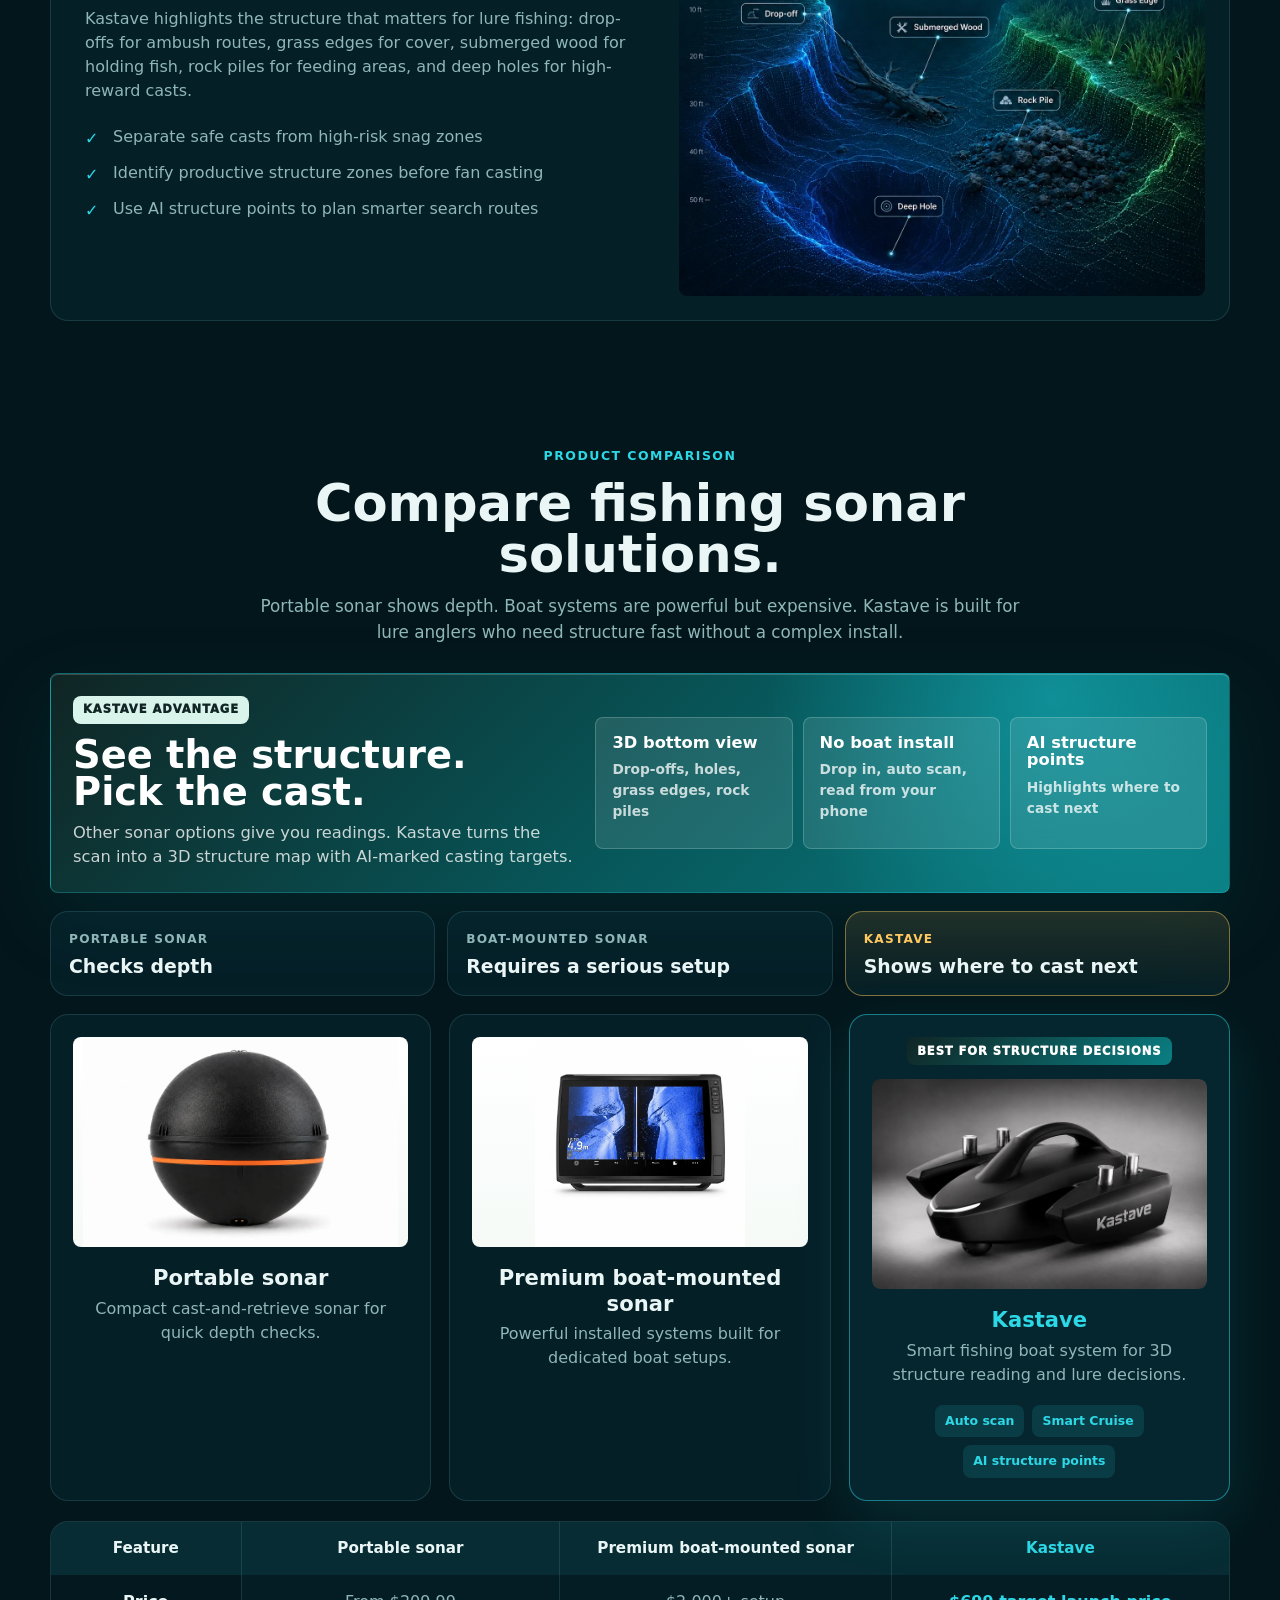
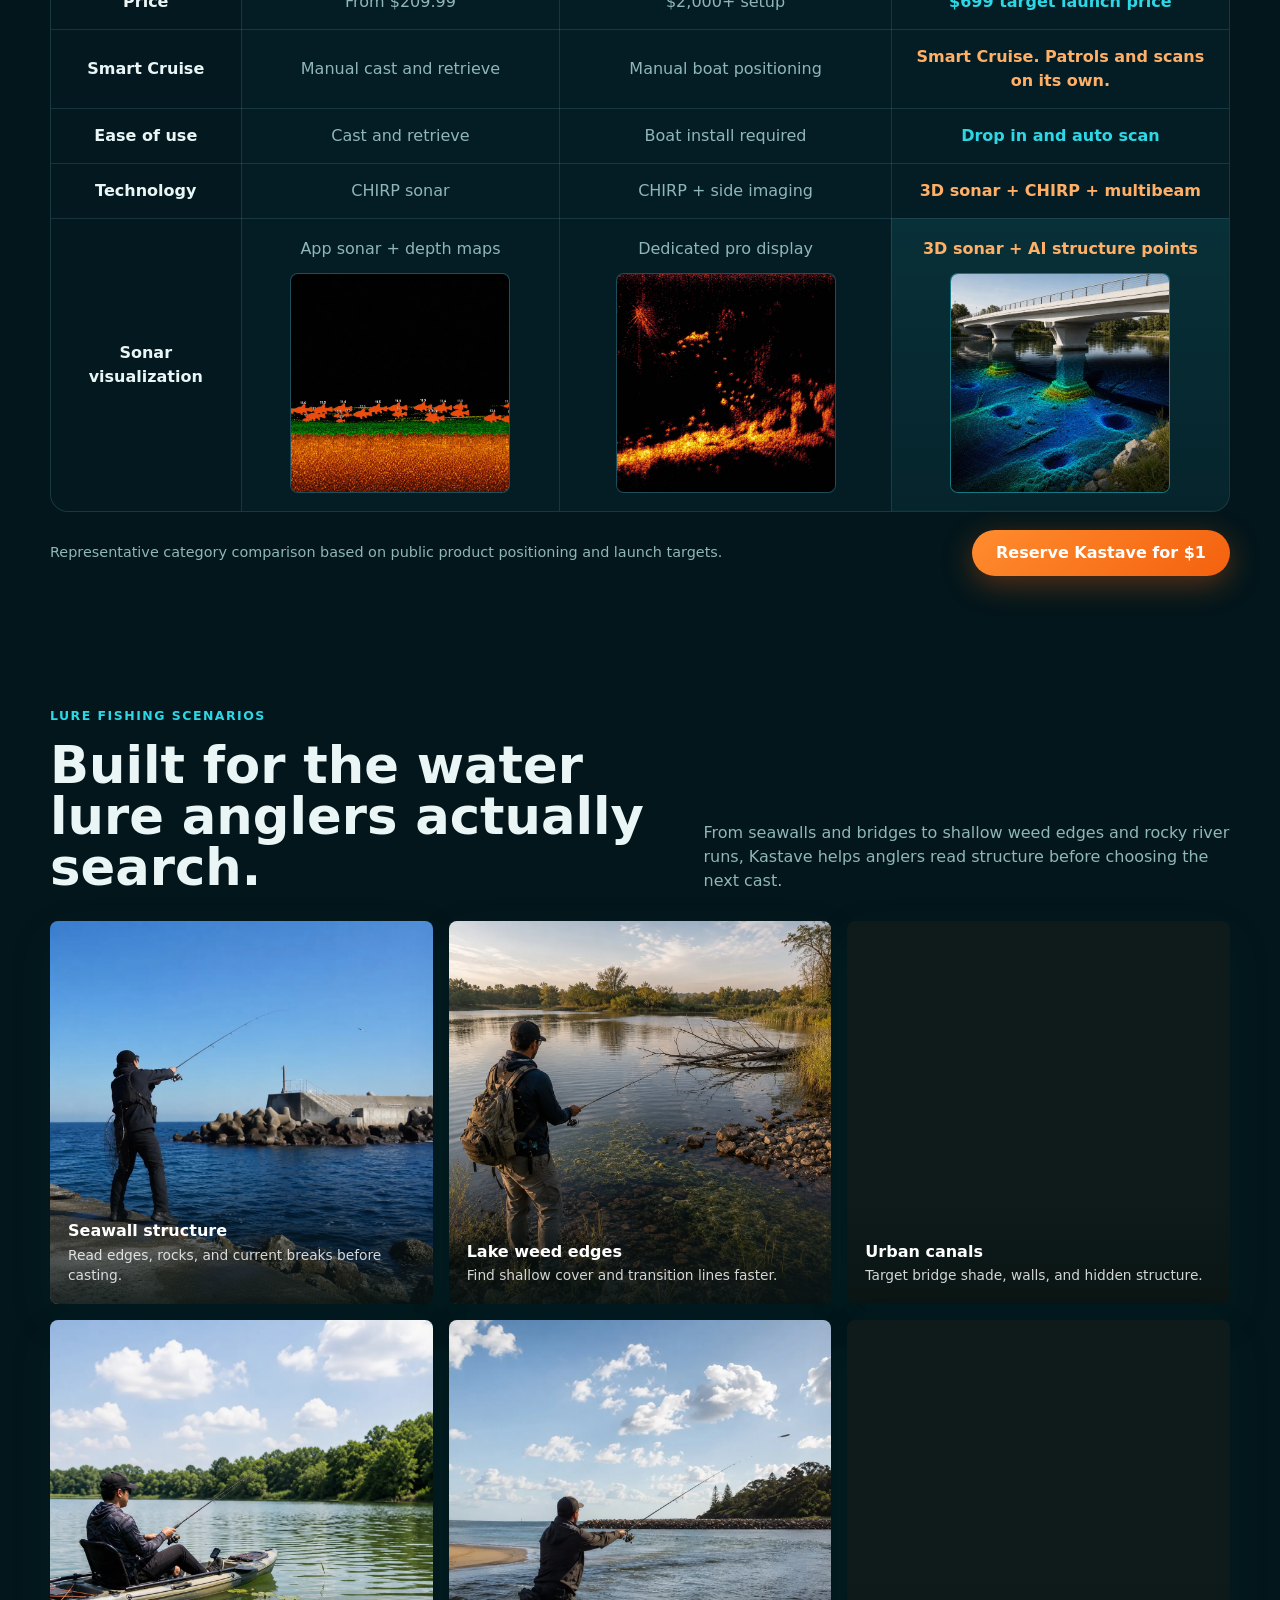
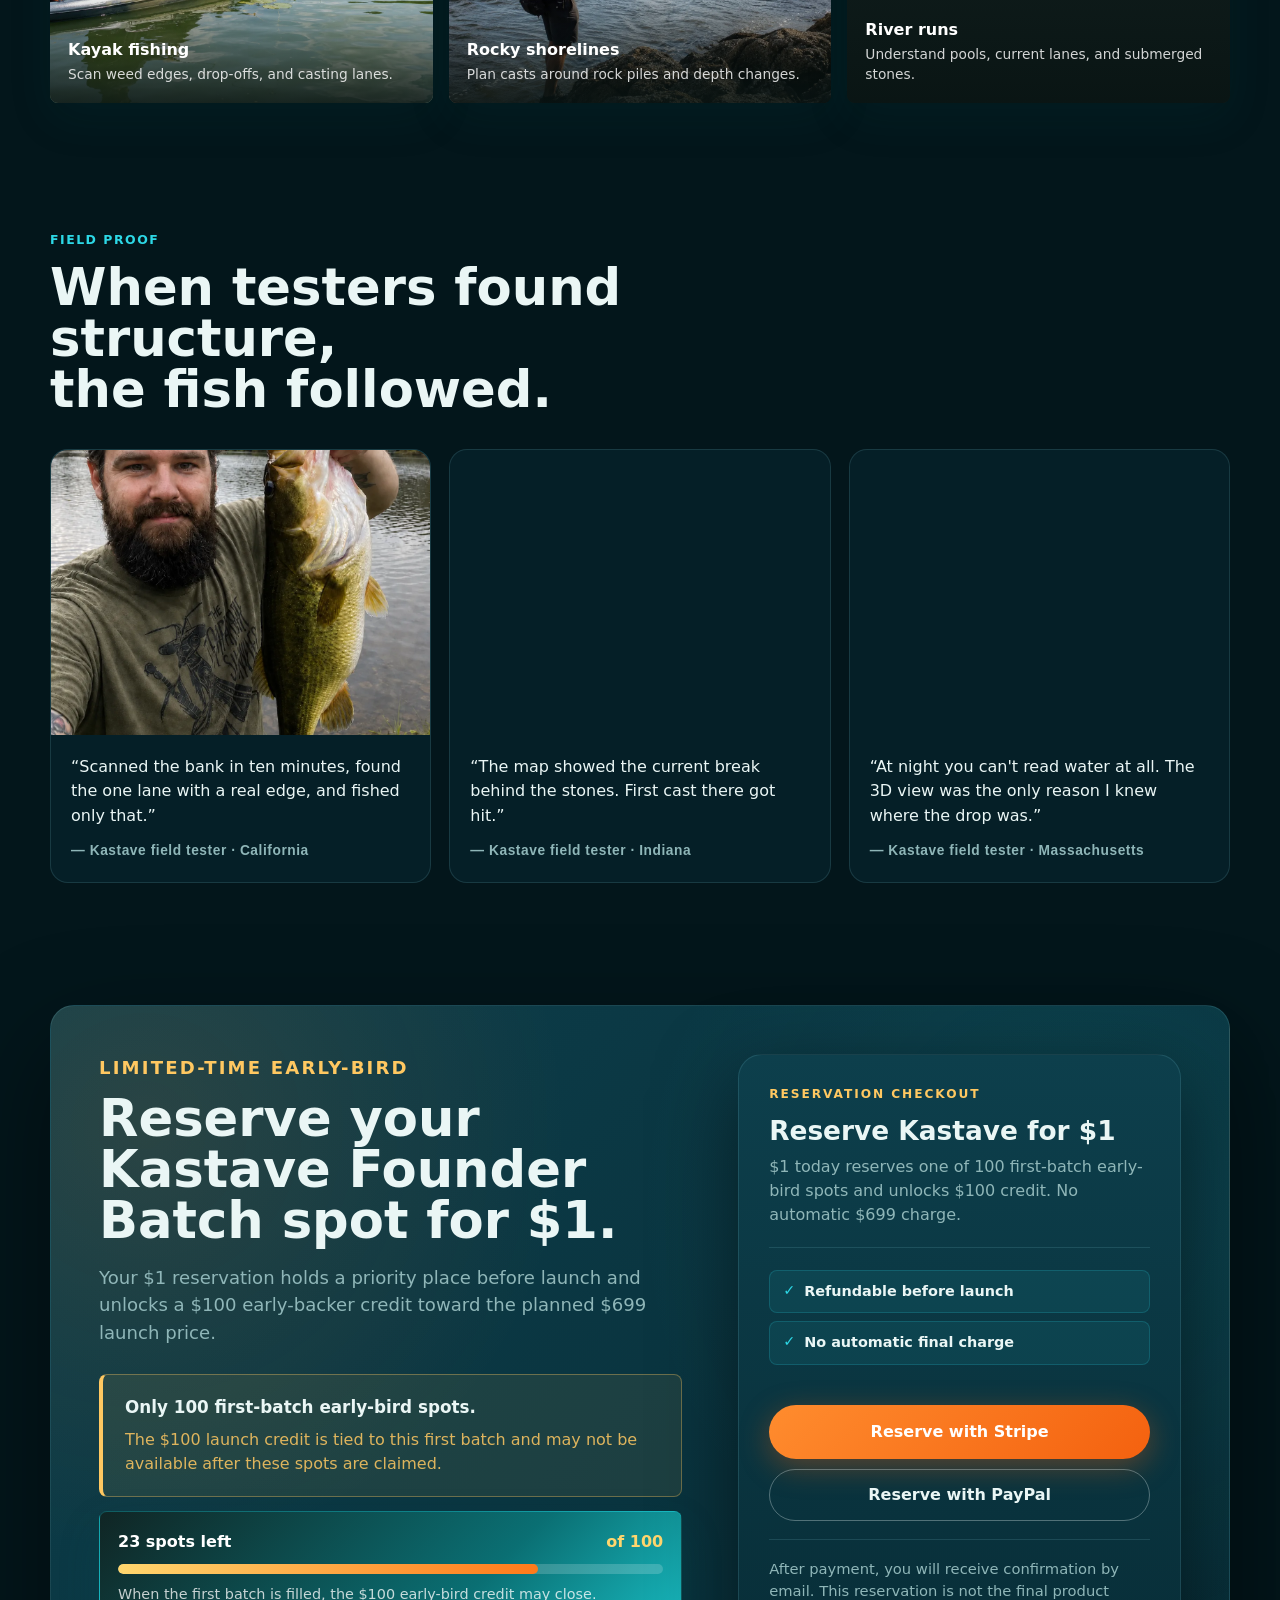
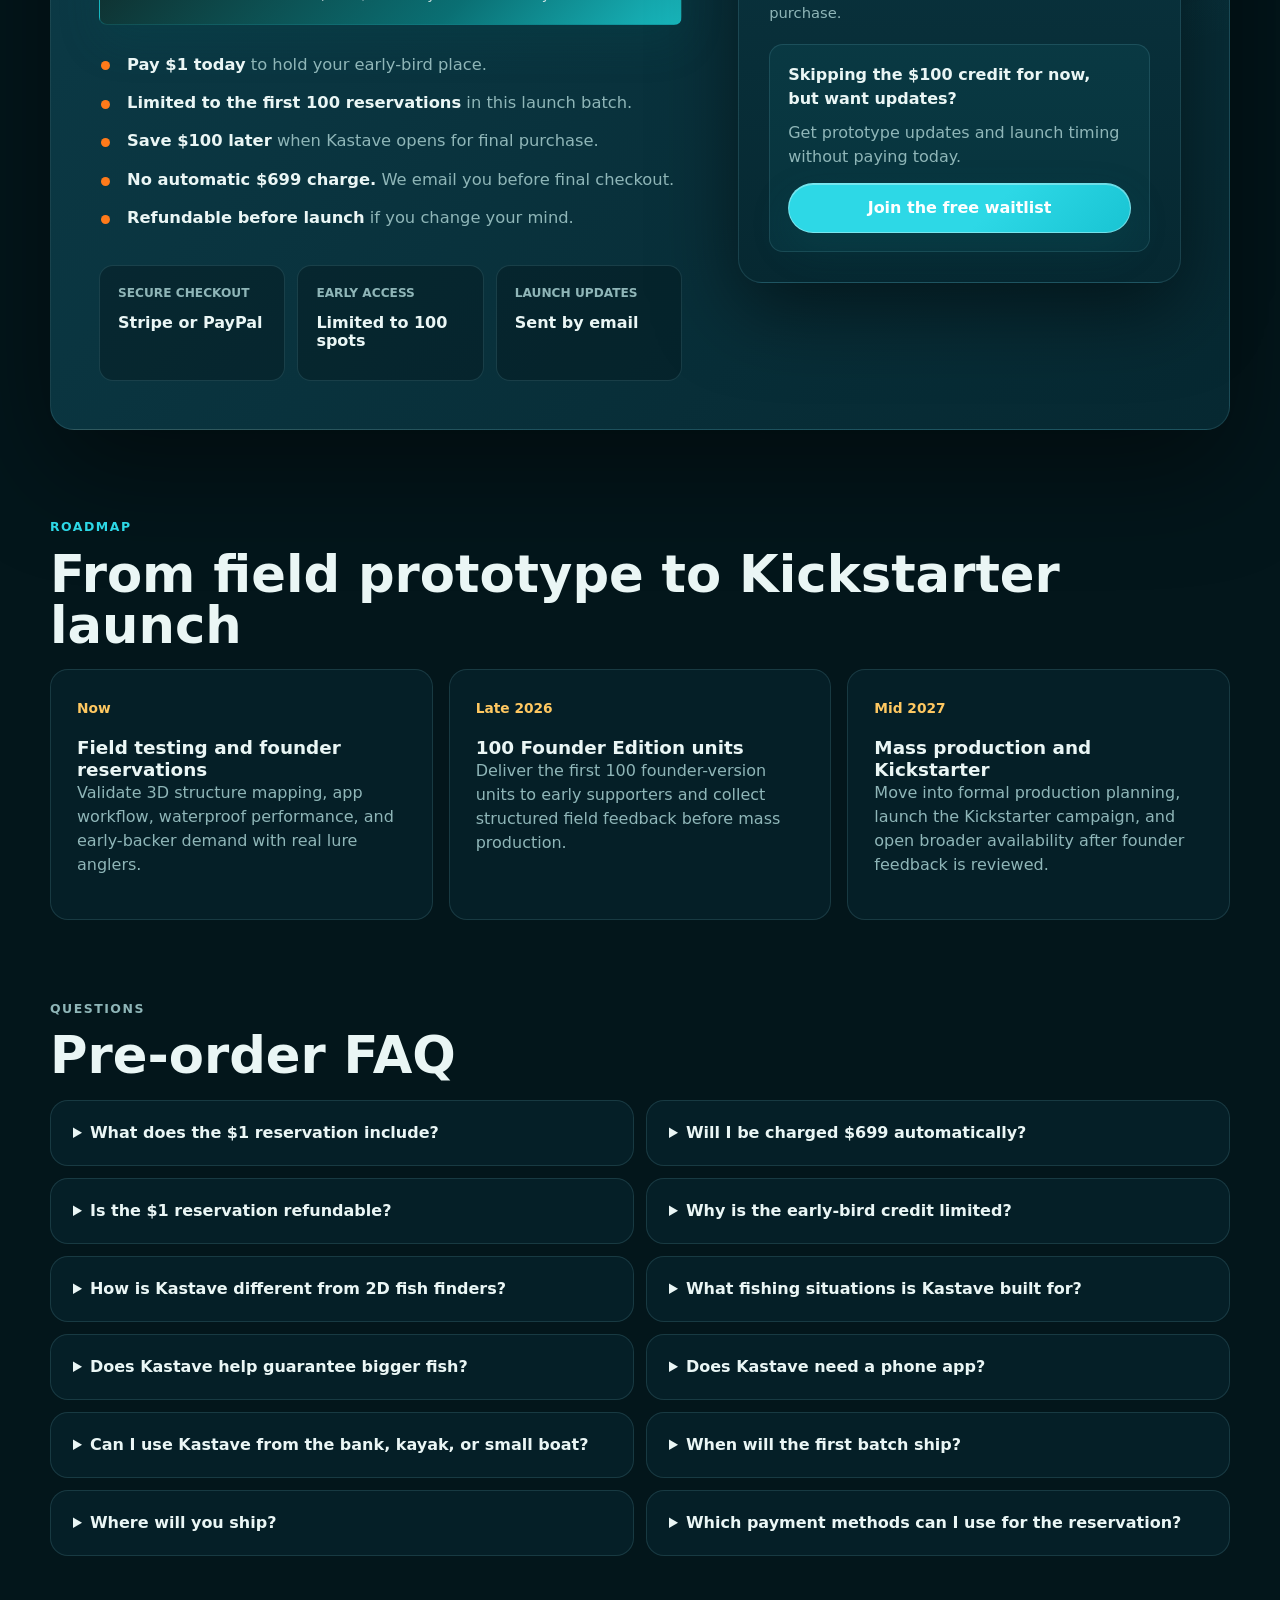
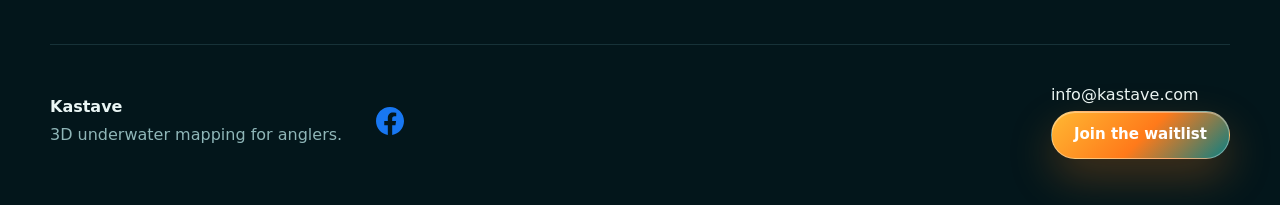
==== commit 88aeef21: "Route payment buttons through Cloudflare gate" ====
--- a/index.html
+++ b/index.html
@@ -671,7 +671,7 @@
           <div class="payment-actions" id="payment" aria-label="Reservation payment options">
             <a
               class="primary-button full-width"
-              href="https://book.stripe.com/9B6cN70KE26WeXF1Z9d7q01"
+              href="/pay?provider=stripe"
               target="_blank"
               rel="noopener"
             >
@@ -679,7 +679,7 @@
             </a>
             <a
               class="secondary-button full-width"
-              href="https://www.paypal.com/ncp/payment/6W9PTBNB267ZW"
+              href="/pay?provider=paypal"
               target="_blank"
               rel="noopener"
             >
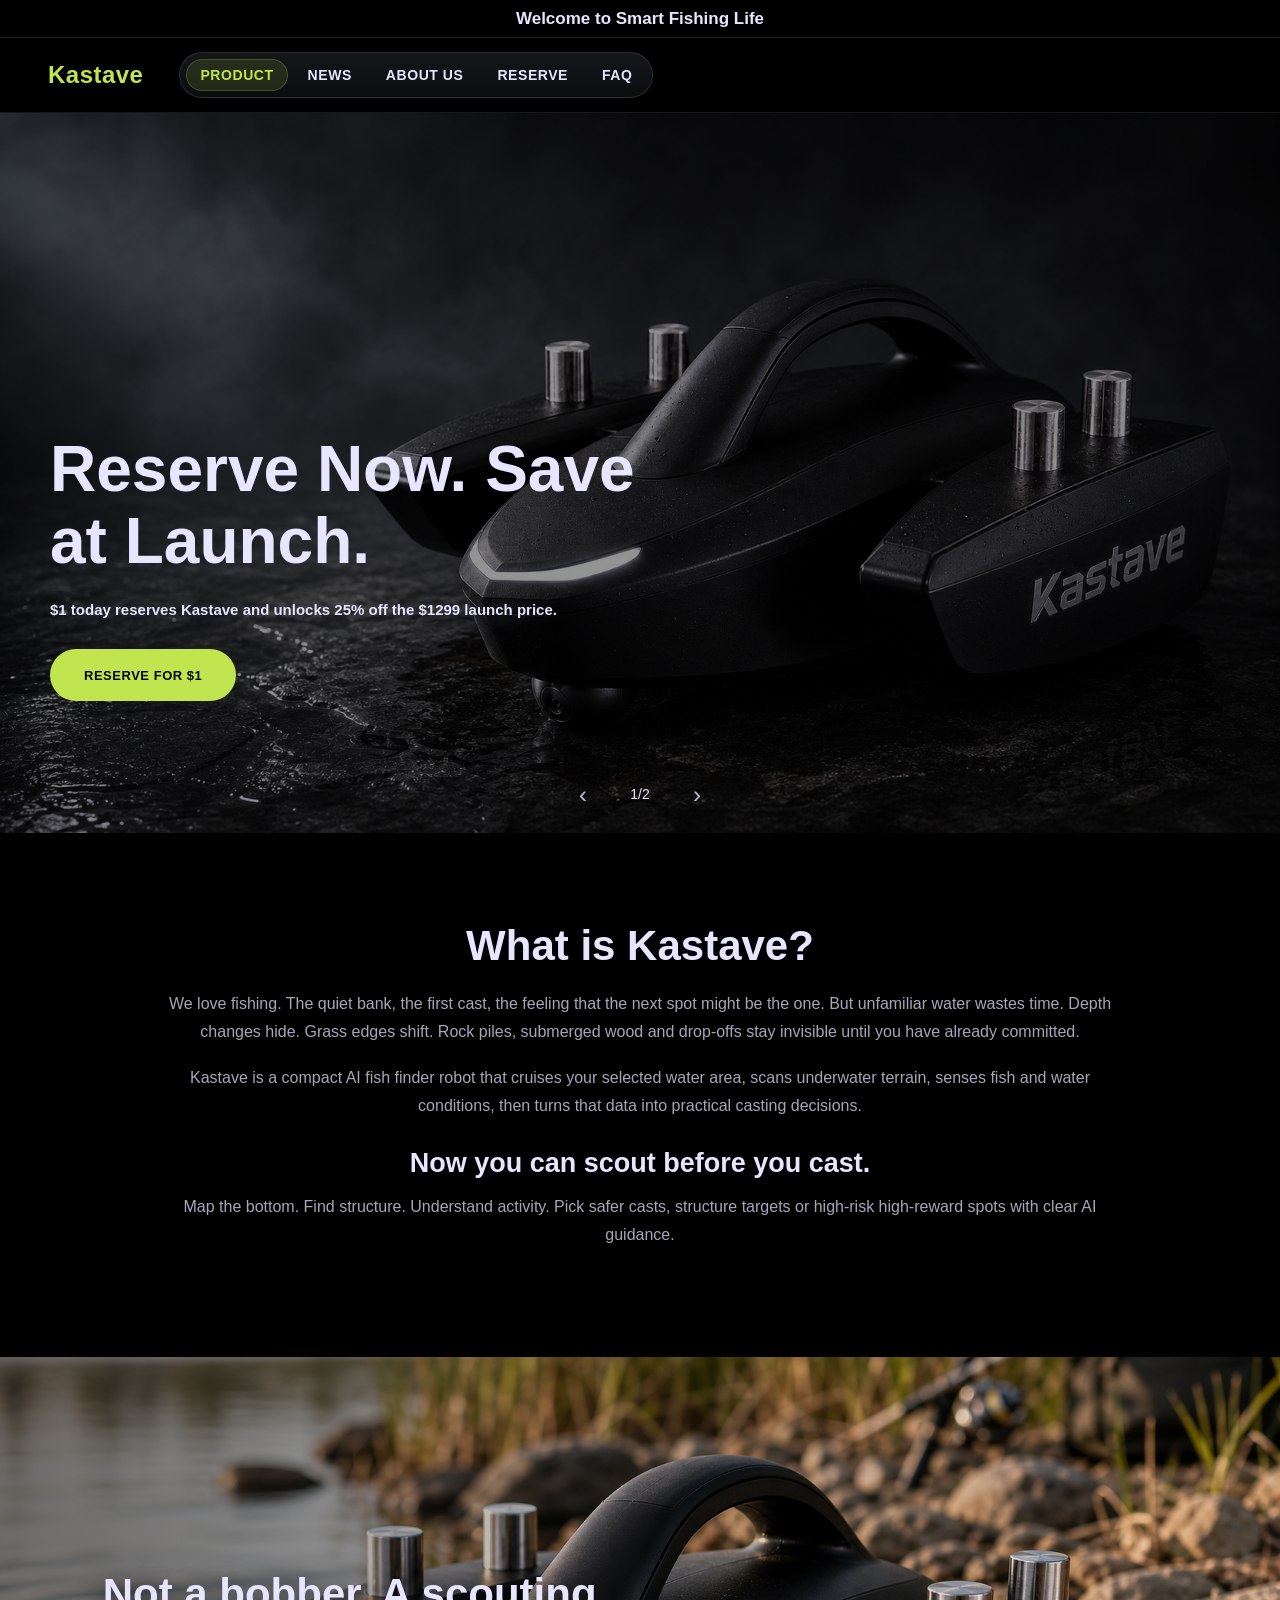
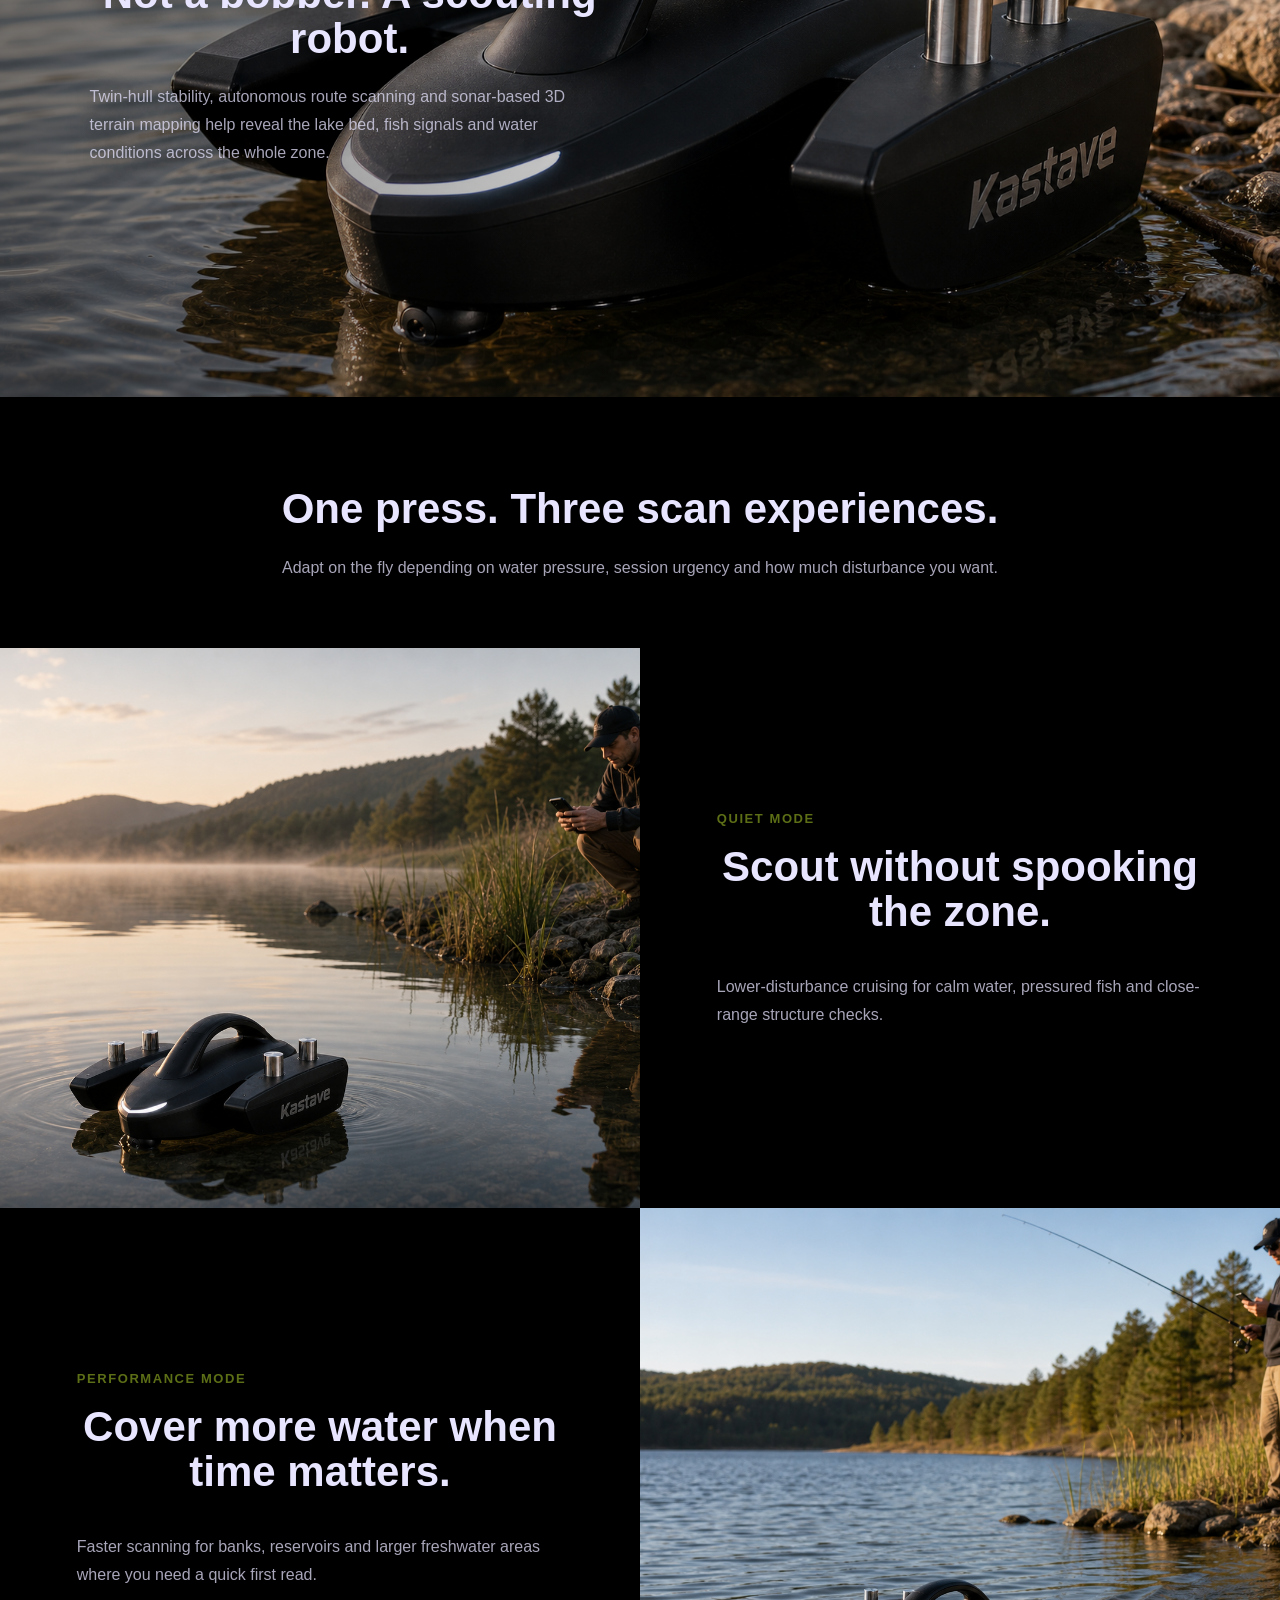
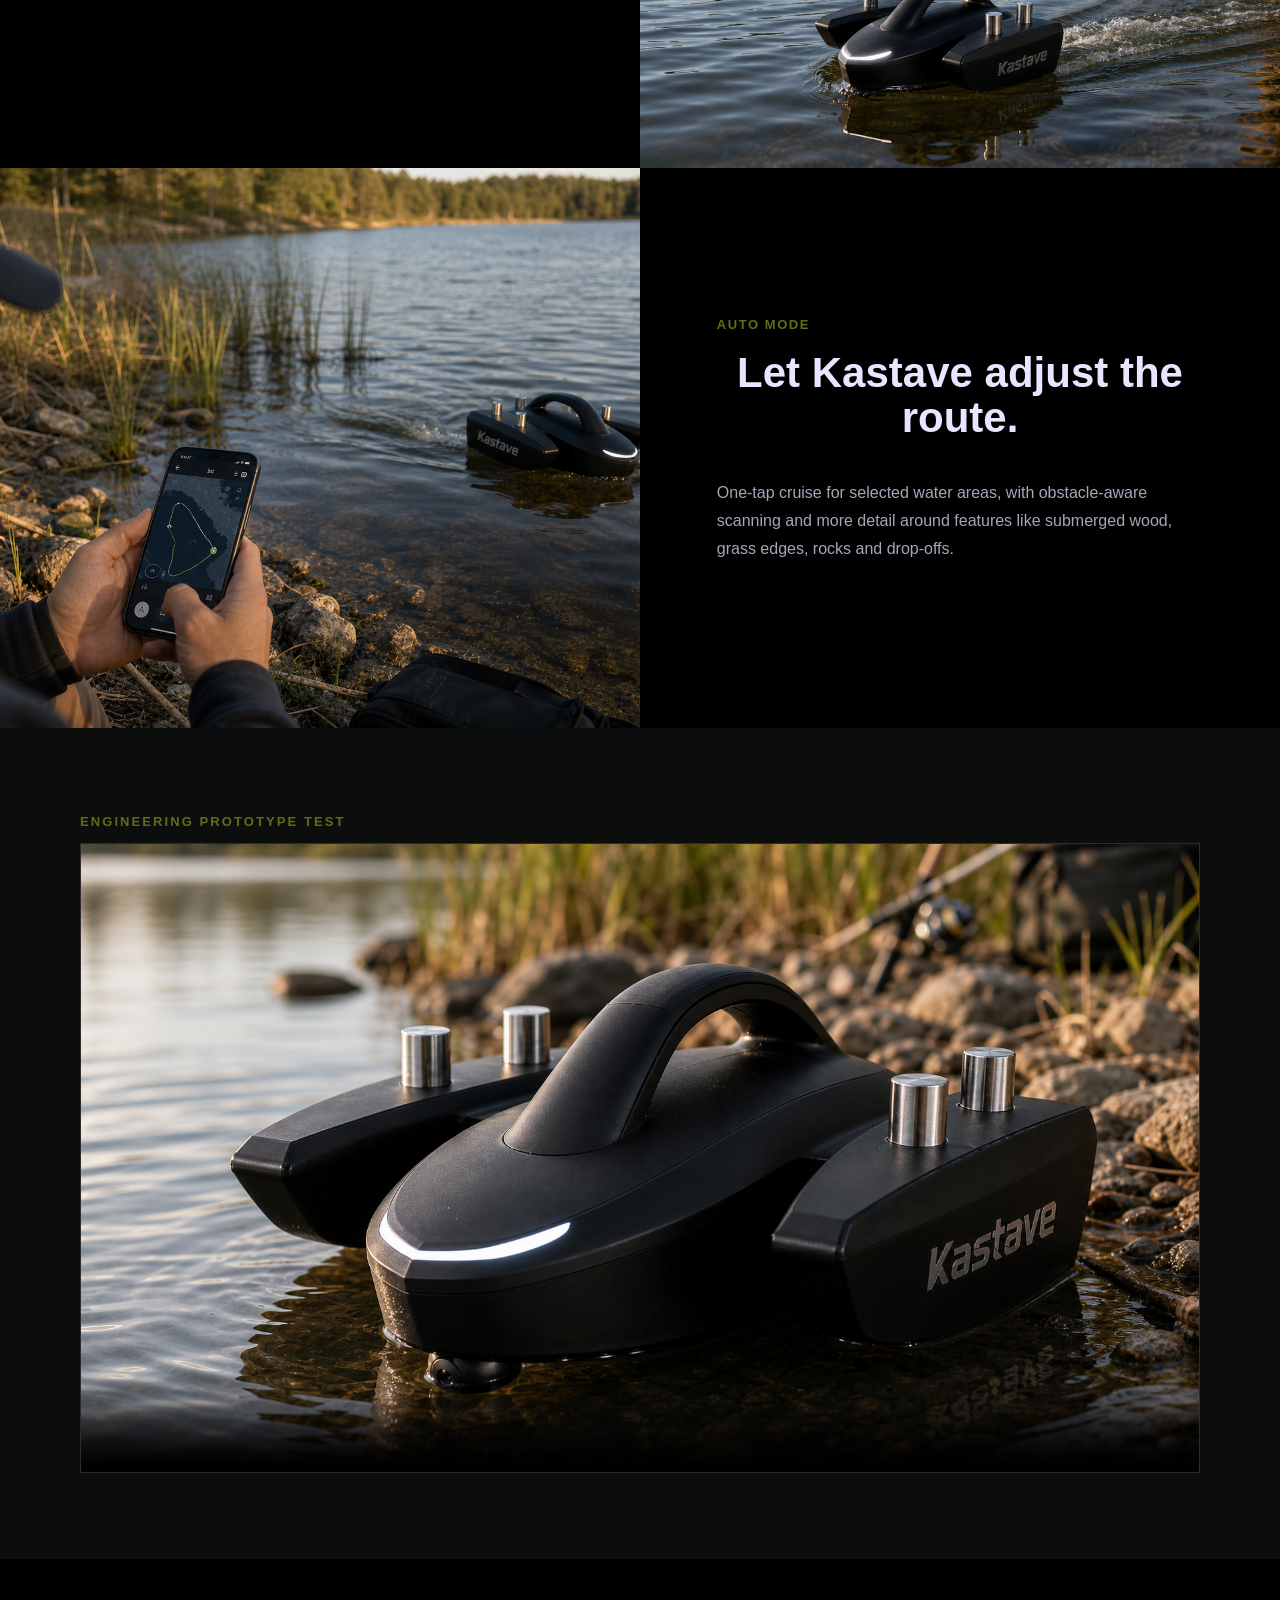
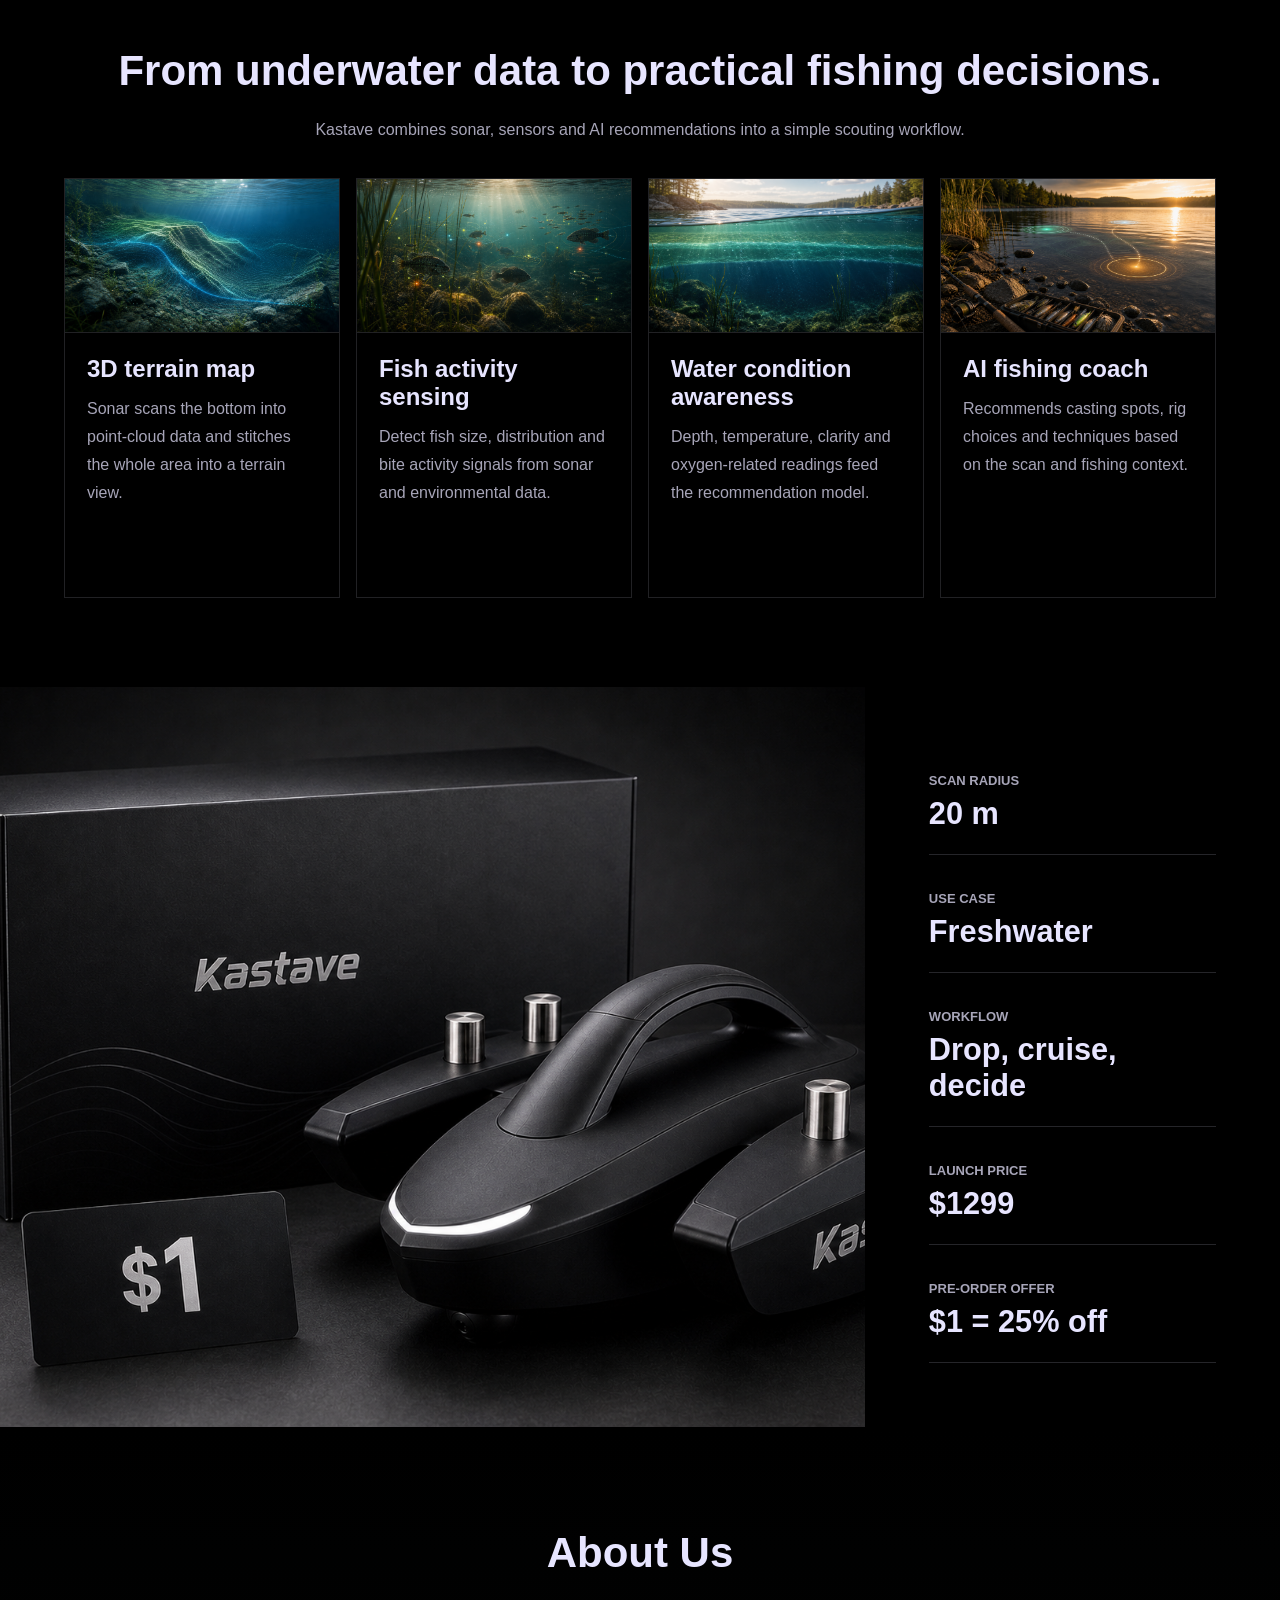
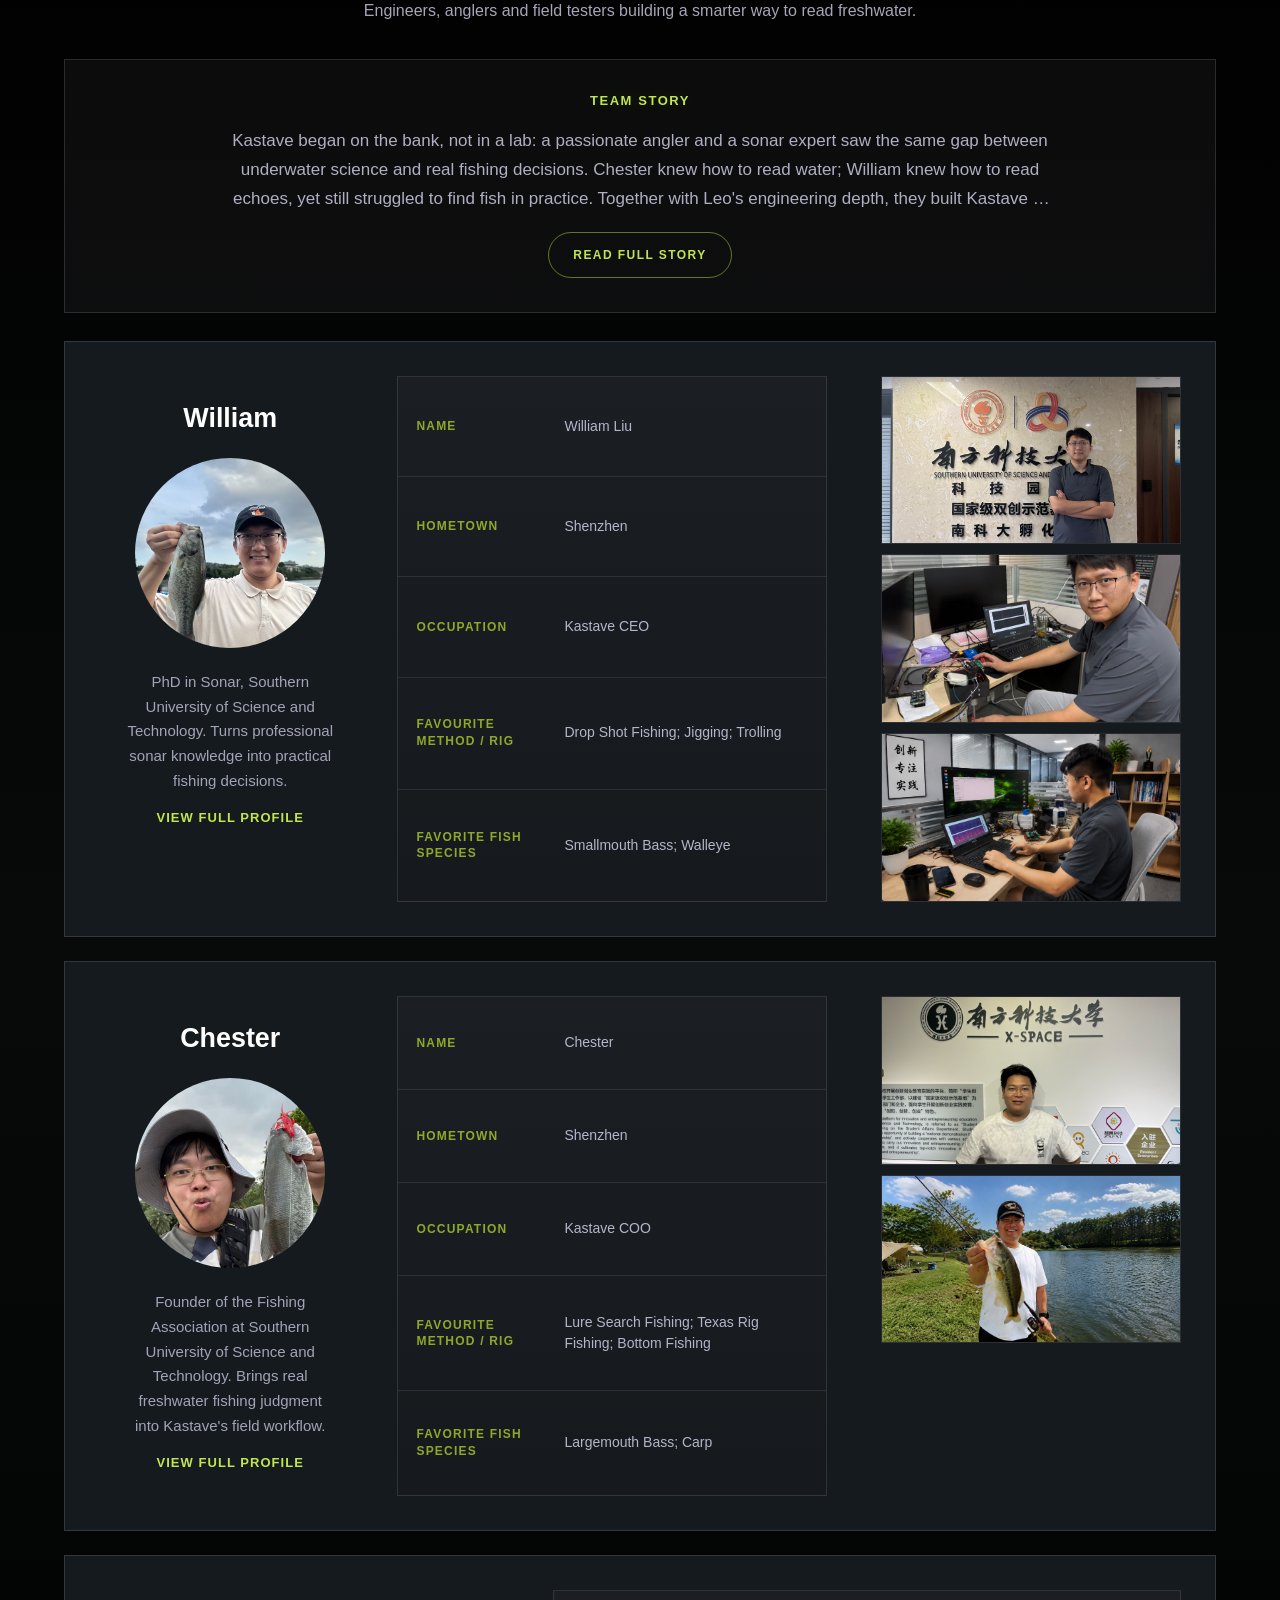
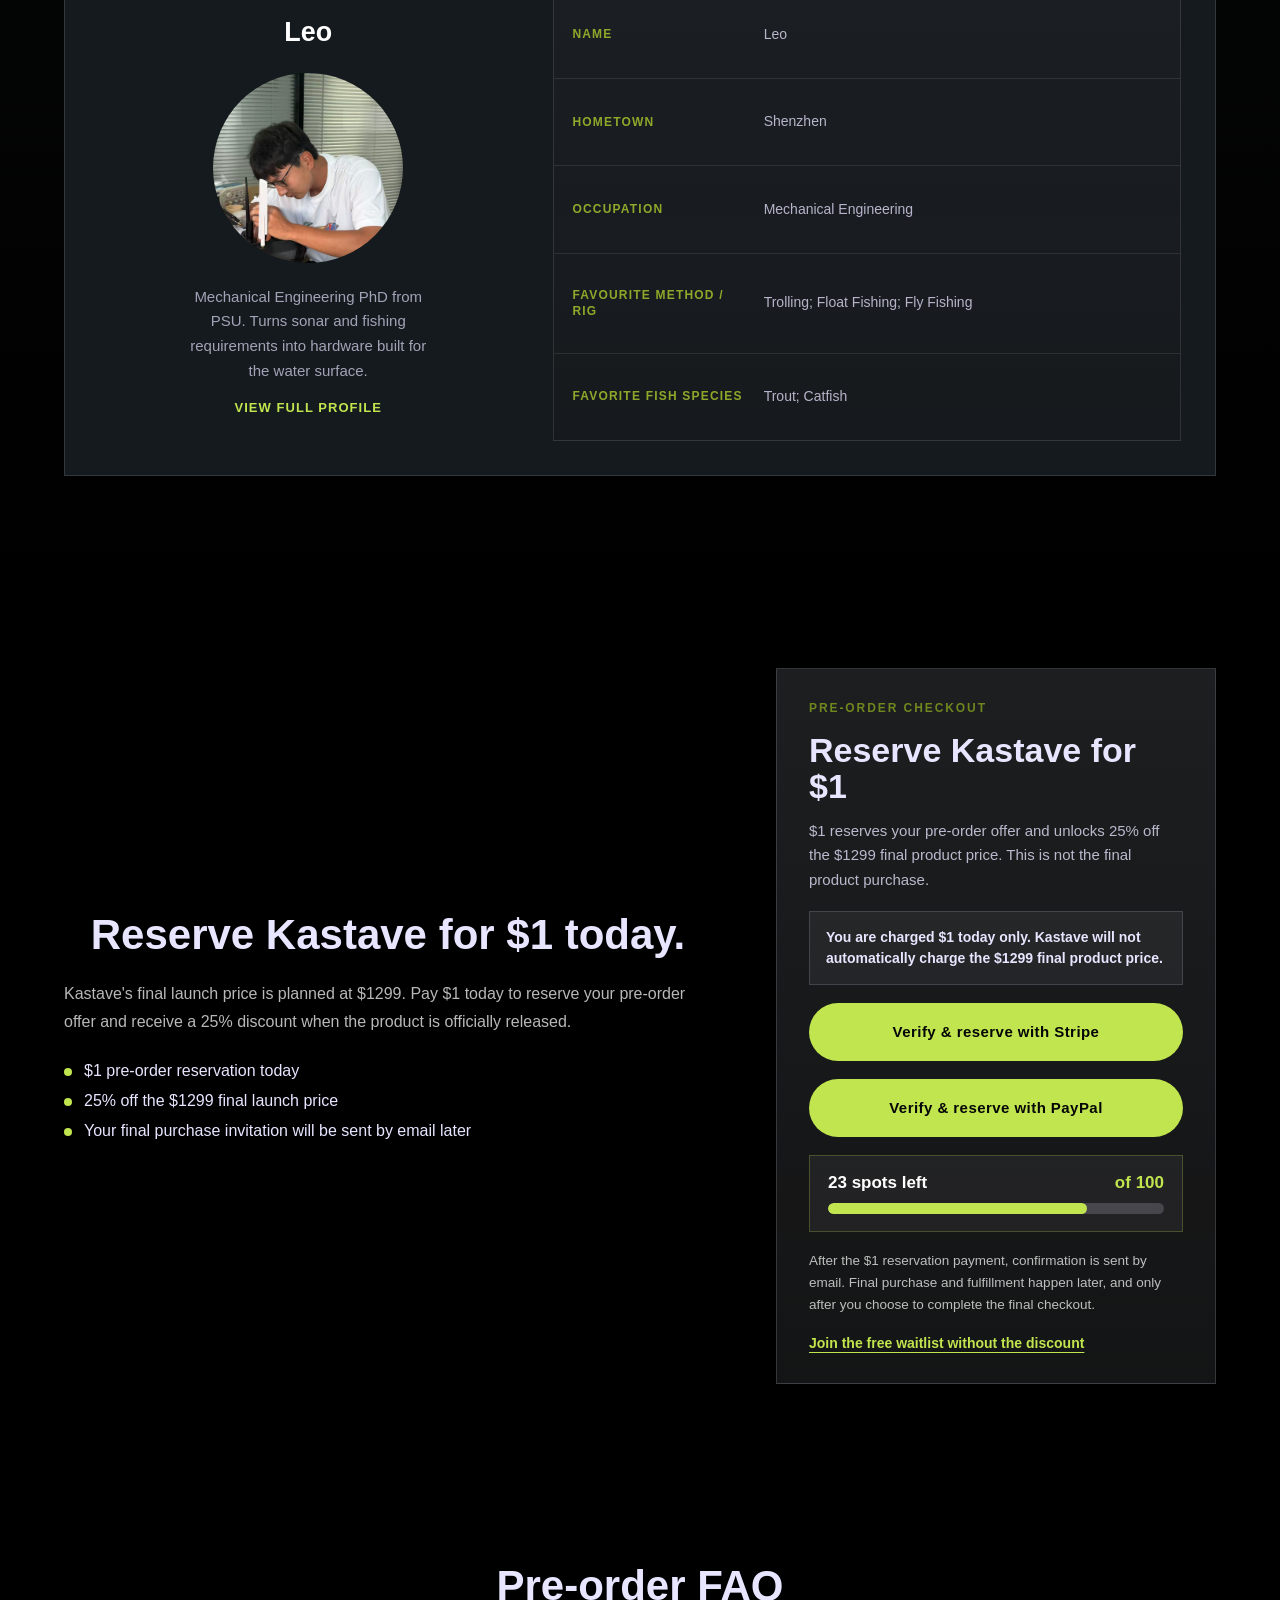
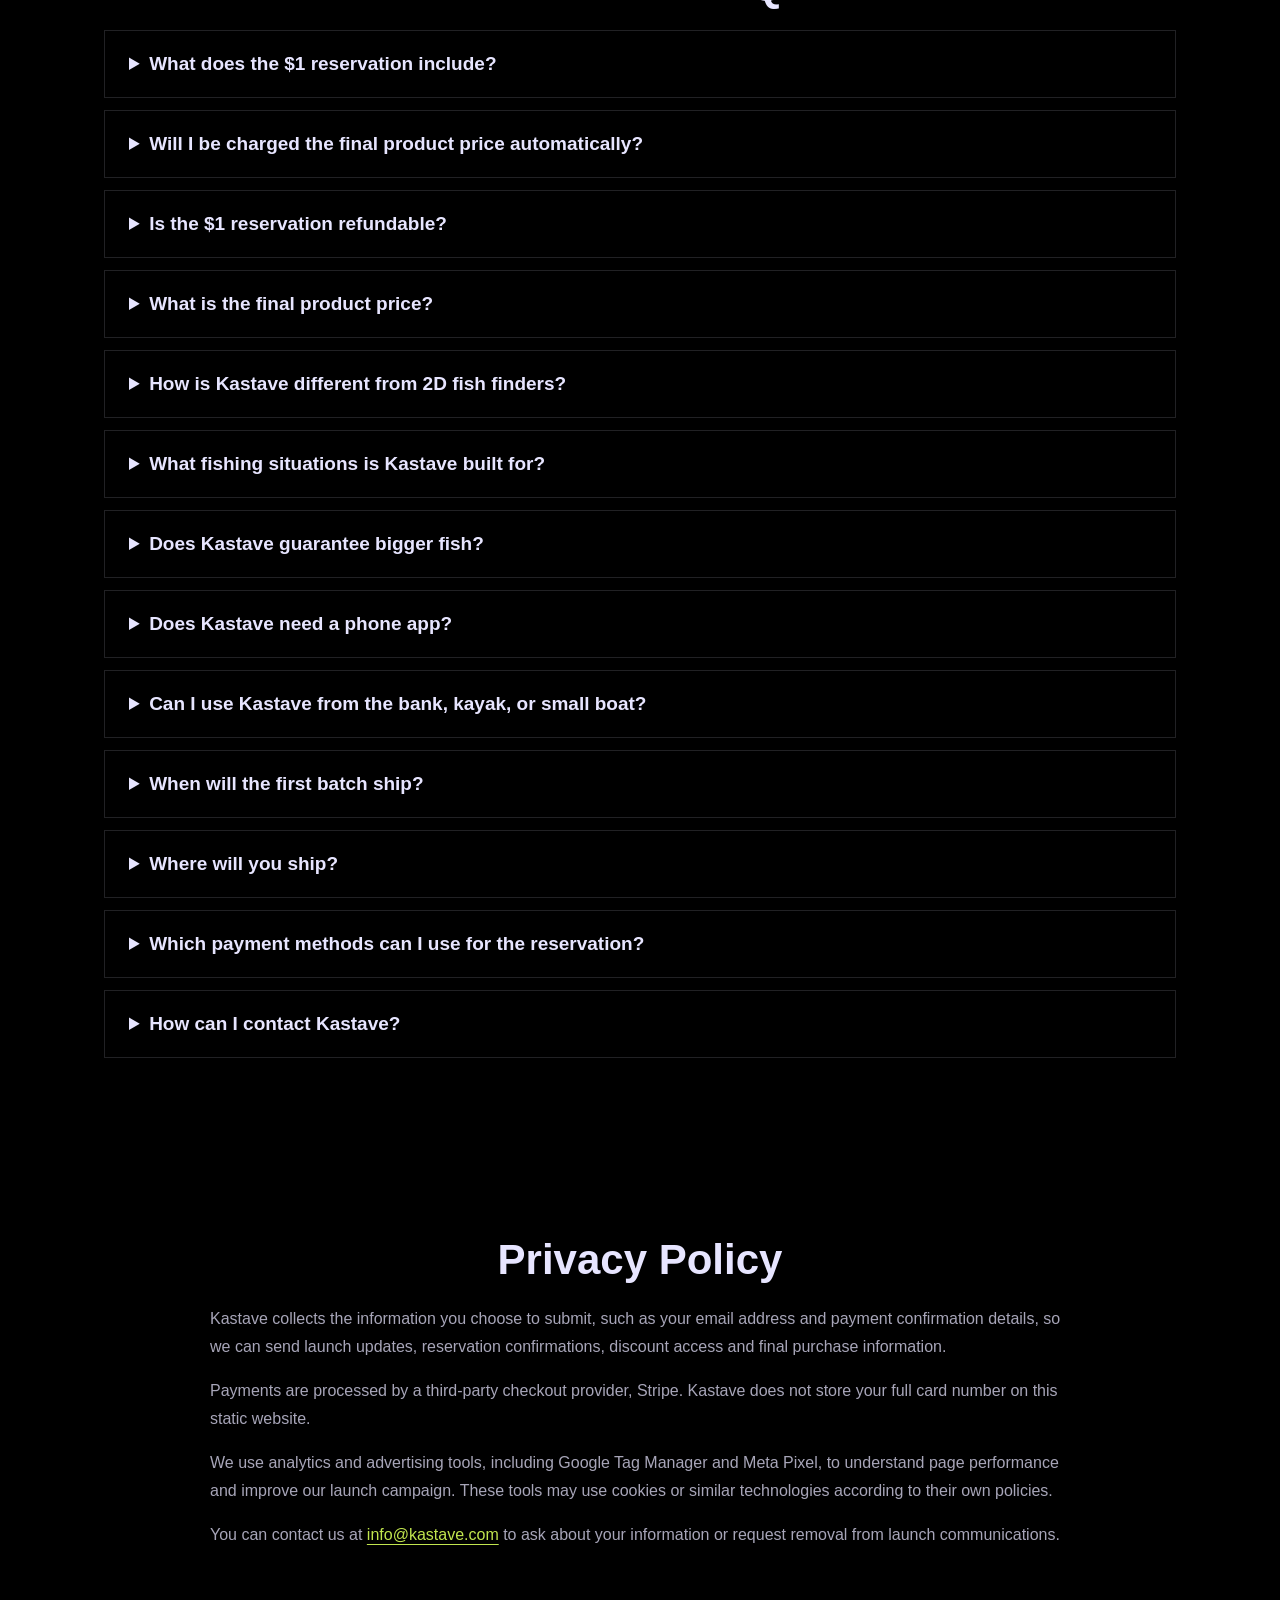
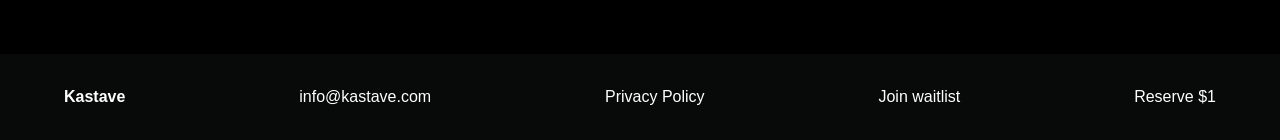
==== commit ac0201e6: "Publish latest Kastave landing page" ====
--- a/index.html
+++ b/index.html
@@ -3,733 +3,527 @@
   <head>
     <meta charset="utf-8" />
     <meta name="viewport" content="width=device-width, initial-scale=1" />
-    <title>Kastave | 3D Underwater Fish Finder</title>
+    <link rel="icon" href="data:," />
+    <title>Kastave | AI Fish Finder Robot</title>
     <meta
       name="description"
-      content="Reserve Kastave, a smart fish finder that reconstructs underwater terrain in 3D so anglers can read structure before they cast."
+      content="Kastave is an AI fish finder robot for scouting unknown freshwater, mapping underwater terrain, sensing fish, and recommending better casting spots."
     />
-    <meta property="og:title" content="Kastave | 3D Underwater Fish Finder" />
+    <meta property="og:title" content="Kastave | AI Fish Finder Robot" />
     <meta
       property="og:description"
-      content="A portable sonar device that turns underwater structure into a clear 3D terrain map."
+      content="Reserve Kastave for $1 and get 25% off the $1299 launch price when the product is released."
     />
     <meta property="og:type" content="website" />
-    <!-- Google Tag Manager -->
+    <!-- Google Tag Manager from previous Kastave landing page -->
     <script>
-      (function(w,d,s,l,i){w[l]=w[l]||[];w[l].push({'gtm.start':
-      new Date().getTime(),event:'gtm.js'});var f=d.getElementsByTagName(s)[0],
-      j=d.createElement(s),dl=l!='dataLayer'?'&l='+l:'';j.async=true;j.src=
-      'https://www.googletagmanager.com/gtm.js?id='+i+dl;f.parentNode.insertBefore(j,f);
-      })(window,document,'script','dataLayer','GTM-NHCT6J47');
+      (function (w, d, s, l, i) {
+        w[l] = w[l] || [];
+        w[l].push({ "gtm.start": new Date().getTime(), event: "gtm.js" });
+        var f = d.getElementsByTagName(s)[0],
+          j = d.createElement(s),
+          dl = l != "dataLayer" ? "&l=" + l : "";
+        j.async = true;
+        j.src = "https://www.googletagmanager.com/gtm.js?id=" + i + dl;
+        f.parentNode.insertBefore(j, f);
+      })(window, document, "script", "dataLayer", "GTM-NHCT6J47");
     </script>
-    <!-- End Google Tag Manager -->
-    <!-- Meta Pixel Code -->
+    <!-- Meta Pixel from previous Kastave landing page -->
     <script>
-      !function(f,b,e,v,n,t,s)
-      {if(f.fbq)return;n=f.fbq=function(){n.callMethod?
-      n.callMethod.apply(n,arguments):n.queue.push(arguments)};
-      if(!f._fbq)f._fbq=n;n.push=n;n.loaded=!0;n.version='2.0';
-      n.queue=[];t=b.createElement(e);t.async=!0;
-      t.src=v;s=b.getElementsByTagName(e)[0];
-      s.parentNode.insertBefore(t,s)}(window, document,'script',
-      'https://connect.facebook.net/en_US/fbevents.js');
-      fbq('init', '1542765323857764');
-      fbq('track', 'PageView');
+      !(function (f, b, e, v, n, t, s) {
+        if (f.fbq) return;
+        n = f.fbq = function () {
+          n.callMethod ? n.callMethod.apply(n, arguments) : n.queue.push(arguments);
+        };
+        if (!f._fbq) f._fbq = n;
+        n.push = n;
+        n.loaded = true;
+        n.version = "2.0";
+        n.queue = [];
+        t = b.createElement(e);
+        t.async = true;
+        t.src = v;
+        s = b.getElementsByTagName(e)[0];
+        s.parentNode.insertBefore(t, s);
+      })(window, document, "script", "https://connect.facebook.net/en_US/fbevents.js");
+      fbq("init", "1542765323857764");
+      fbq("track", "PageView");
     </script>
-    <!-- End Meta Pixel Code -->
-    <meta name="theme-color" content="#03161b" />
-    <!-- Self-hosted Outfit + Inter (./assets/fonts/). Served from our own origin/CDN,
-         so the brand fonts load fast worldwide AND work behind the GFW — no dependency
-         on Google or any third-party mirror. unicode-range means each visitor only
-         downloads the subset their text needs. -->
-    <link rel="stylesheet" href="./assets/fonts/fonts.css" />
-    <link rel="stylesheet" href="./styles.css" />
+    <!-- Microsoft Clarity -->
+    <script>
+      (function (c, l, a, r, i, t, y) {
+        c[a] =
+          c[a] ||
+          function () {
+            (c[a].q = c[a].q || []).push(arguments);
+          };
+        t = l.createElement(r);
+        t.async = 1;
+        t.src = "https://www.clarity.ms/tag/" + i;
+        y = l.getElementsByTagName(r)[0];
+        y.parentNode.insertBefore(t, y);
+      })(window, document, "clarity", "script", "x7xd6753xs");
+    </script>
+    <link rel="stylesheet" href="styles.css?v=20260708-1015" />
   </head>
   <body>
-    <!-- Google Tag Manager (noscript) -->
+    <!-- Google Tag Manager noscript from previous Kastave landing page -->
     <noscript>
       <iframe
         src="https://www.googletagmanager.com/ns.html?id=GTM-NHCT6J47"
         height="0"
         width="0"
-        style="display:none;visibility:hidden"
+        style="display: none; visibility: hidden"
       ></iframe>
     </noscript>
-    <!-- End Google Tag Manager (noscript) -->
     <noscript>
       <img
         height="1"
         width="1"
-        style="display:none"
+        style="display: none"
         src="https://www.facebook.com/tr?id=1542765323857764&ev=PageView&noscript=1"
         alt=""
       />
     </noscript>
-    <header class="site-header">
-      <a class="brand" href="#top" aria-label="Kastave home">
-        <span class="brand-mark" aria-hidden="true">
-          <img src="./assets/kastave-logo.webp" alt="" />
-        </span>
-      </a>
-      <nav class="nav-links" aria-label="Primary navigation">
-        <a href="#features">Features</a>
-        <a href="#compare">Compare</a>
-        <a href="#scenarios">Scenarios</a>
-        <a href="#results">Results</a>
-        <a href="#timeline">Timeline</a>
+    <div class="announcement">
+      <strong>Welcome to Smart Fishing Life</strong>
+    </div>
+
+    <header class="shop-header">
+      <button class="hamburger" aria-label="Open menu"><span></span><span></span><span></span></button>
+      <a class="logo" href="#top">Kastave</a>
+      <nav class="nav" aria-label="Primary navigation">
+        <a href="#product">PRODUCT</a>
+        <a href="#modes">NEWS</a>
+        <a href="#team">ABOUT US</a>
+        <a href="#reserve">RESERVE</a>
         <a href="#faq">FAQ</a>
       </nav>
-      <a class="header-cta" href="#reserve">Reserve $1</a>
     </header>
 
-    <div class="depth-meter" id="depthMeter" aria-hidden="true">
-      <div class="depth-value"><span id="depthVal">0</span> ft</div>
-      <div class="depth-track"><i id="depthFill"></i></div>
-      <div class="depth-label">Scan depth</div>
-    </div>
-
     <main id="top">
-      <section class="hero" aria-labelledby="hero-title">
-        <video
-          class="hero-bg"
-          autoplay
-          muted
-          loop
-          playsinline
-          preload="metadata"
-          poster="./assets/hero-kastave-lake.webp"
-          aria-hidden="true"
-        >
-          <source src="./assets/hero-kastave-lake.mp4" type="video/mp4" />
-        </video>
-        <div class="hero-copy">
-          <p class="eyebrow">Portable 3D sonar for lure anglers</p>
-          <h1 id="hero-title">See below. <em>Catch above.</em></h1>
-          <p class="hero-lede">
-            Every cast into unknown water is a guess. Drop Kastave in and it cruises the water on its own,
-            mapping the bottom in 3D — so you cast at structure, not at hope.
+      <section class="slideshow" aria-label="Kastave product slideshow">
+        <article class="slide active">
+          <img src="assets/kastave-presale-dark-studio-hero.png?v=20260618-0718" alt="" />
+          <div class="slide-shade soft"></div>
+          <div class="slide-copy">
+            <h1>Reserve Now. Save at Launch.</h1>
+            <p>
+              <span class="desktop-copy">$1 today reserves Kastave and unlocks 25% off the $1299 launch price.</span>
+              <span class="mobile-copy">$1 today reserves Kastave<br />and unlocks 25% off launch.</span>
+            </p>
+            <a class="button primary" href="#reserve">RESERVE FOR $1</a>
+          </div>
+        </article>
+        <article class="slide">
+          <img src="assets/kastave-hero-lake-shore-presale.png?v=20260618-0718" alt="" />
+          <div class="slide-shade"></div>
+          <div class="slide-copy">
+            <h1>Map the Water Before You Cast</h1>
+            <p>
+              <span class="desktop-copy">Kastave AI Fish Finder Robot: Welcome to Smart Fishing Life</span>
+              <span class="mobile-copy">Kastave AI Fish Finder Robot:<br />Welcome to Smart Fishing Life</span>
+            </p>
+            <a class="button primary" href="#reserve">RESERVE NOW</a>
+          </div>
+        </article>
+        <div class="slider-controls" aria-label="Slide controls">
+          <button class="slide-arrow" data-direction="prev" aria-label="Previous slide">‹</button>
+          <span class="slide-count"><span class="current-slide">1</span>/<span class="total-slides">2</span></span>
+          <button class="slide-arrow" data-direction="next" aria-label="Next slide">›</button>
+        </div>
+      </section>
+
+      <section class="rich-text">
+        <div class="narrow">
+          <h2>What is Kastave?</h2>
+          <p>
+            We love fishing. The quiet bank, the first cast, the feeling that the next spot might be the one.
+            But unfamiliar water wastes time. Depth changes hide. Grass edges shift. Rock piles, submerged wood
+            and drop-offs stay invisible until you have already committed.
           </p>
-          <figure class="mobile-product-peek" aria-label="Kastave product preview">
-            <img fetchpriority="high" decoding="async"
-              src="./assets/hero-kastave-lake.webp"
-              alt="Kastave sonar floating on lake water"
-            />
-          </figure>
-          <div class="launch-stats" aria-label="Launch highlights">
-            <div>
-              <strong>3D</strong>
-              <span>structure scan, bottom shape</span>
+          <p>
+            Kastave is a compact AI fish finder robot that cruises your selected water area, scans underwater
+            terrain, senses fish and water conditions, then turns that data into practical casting decisions.
+          </p>
+          <h3>Now you can scout before you cast.</h3>
+          <p>
+            Map the bottom. Find structure. Understand activity. Pick safer casts, structure targets or
+            high-risk high-reward spots with clear AI guidance.
+          </p>
+        </div>
+      </section>
+
+      <section id="product" class="banner-card">
+        <img src="assets/kastave-product-in-water-closeup.png?v=20260618-0718" alt="Kastave AI fish finder robot scanning on lake water" />
+        <div class="banner-box">
+          <h2>Not a bobber. A scouting robot.</h2>
+          <p>
+            Twin-hull stability, autonomous route scanning and sonar-based 3D terrain mapping help reveal the
+            lake bed, fish signals and water conditions across the whole zone.
+          </p>
+        </div>
+      </section>
+
+      <section id="modes" class="rich-text mode-head">
+        <div class="narrow center">
+          <h2>One press. Three scan experiences.</h2>
+          <p>Adapt on the fly depending on water pressure, session urgency and how much disturbance you want.</p>
+        </div>
+      </section>
+
+      <section class="multirow">
+        <article class="row">
+          <div class="media-card">
+            <video autoplay muted loop playsinline preload="metadata" poster="assets/kastave-quiet-mode-lake-dawn.png?v=20260618b" aria-label="Kastave Quiet Mode scanning on a calm lake">
+              <source src="assets/kastave-quiet-mode.mp4?v=20260618b" type="video/mp4" />
+            </video>
+          </div>
+          <div class="row-copy">
+            <span>Quiet Mode</span>
+            <h2>Scout without spooking the zone.</h2>
+            <p>
+              Lower-disturbance cruising for calm water, pressured fish and close-range structure checks.
+            </p>
+          </div>
+        </article>
+        <article class="row reverse">
+          <div class="media-card">
+            <video autoplay muted loop playsinline preload="metadata" poster="assets/kastave-performance-mode-open-water.png?v=20260618" aria-label="Kastave Performance Mode covering open water">
+              <source src="assets/kastave-performance-mode.mp4?v=20260618" type="video/mp4" />
+            </video>
+          </div>
+          <div class="row-copy">
+            <span>Performance Mode</span>
+            <h2>Cover more water when time matters.</h2>
+            <p>
+              Faster scanning for banks, reservoirs and larger freshwater areas where you need a quick first read.
+            </p>
+          </div>
+        </article>
+        <article class="row">
+          <div class="media-card">
+            <video autoplay muted loop playsinline preload="metadata" poster="assets/kastave-auto-mode-phone-route.png?v=20260618" aria-label="Angler controlling Kastave Auto Mode route from a phone">
+              <source src="assets/kastave-auto-mode.mp4?v=20260618" type="video/mp4" />
+            </video>
+          </div>
+          <div class="row-copy">
+            <span>Auto Mode</span>
+            <h2>Let Kastave adjust the route.</h2>
+            <p>
+              One-tap cruise for selected water areas, with obstacle-aware scanning and more detail around features
+              like submerged wood, grass edges, rocks and drop-offs.
+            </p>
+          </div>
+        </article>
+      </section>
+
+      <section class="video-section">
+        <div class="video-label">Engineering Prototype Test</div>
+        <div class="video-placeholder video-ready">
+          <video controls playsinline preload="metadata" poster="assets/kastave-product-in-water-closeup.png?v=20260618">
+            <source src="assets/kastave-motion-demo.mp4?v=20260618" type="video/mp4" />
+          </video>
+          <div class="play-mark"></div>
+        </div>
+      </section>
+
+      <section id="closer" class="closer">
+        <div class="section-title">
+          <h2>From underwater data to practical fishing decisions.</h2>
+          <p>Kastave combines sonar, sensors and AI recommendations into a simple scouting workflow.</p>
+        </div>
+        <div class="feature-grid">
+          <article>
+            <img src="assets/kastave-app-3d-terrain-map.png?v=20260618" alt="Kastave app showing a 3D underwater terrain map" />
+            <h3>3D terrain map</h3>
+            <p>Sonar scans the bottom into point-cloud data and stitches the whole area into a terrain view.</p>
+          </article>
+          <article>
+            <img src="assets/kastave-app-fish-distribution.png?v=20260618" alt="Kastave app showing fish distribution and depth zones" />
+            <h3>Fish activity sensing</h3>
+            <p>Detect fish size, distribution and bite activity signals from sonar and environmental data.</p>
+          </article>
+          <article>
+            <img src="assets/kastave-app-water-condition.png?v=20260618" alt="Kastave app showing water condition analysis" />
+            <h3>Water condition awareness</h3>
+            <p>Depth, temperature, clarity and oxygen-related readings feed the recommendation model.</p>
+          </article>
+          <article>
+            <img src="assets/kastave-app-ai-fishing-coach.png?v=20260618" alt="Kastave app showing AI fishing coach recommendations" />
+            <h3>AI fishing coach</h3>
+            <p>Recommends casting spots, rig choices and techniques based on the scan and fishing context.</p>
+          </article>
+        </div>
+      </section>
+
+      <section class="spec-band">
+        <img src="assets/kastave-launch-desk-presale.png?v=20260618-0718" alt="Kastave launch presale product bundle" />
+        <div class="spec-list">
+          <div><span>Scan radius</span><strong>20 m</strong></div>
+          <div><span>Use case</span><strong>Freshwater</strong></div>
+          <div><span>Workflow</span><strong>Drop, cruise, decide</strong></div>
+          <div><span>Launch price</span><strong>$1299</strong></div>
+          <div><span>Pre-order offer</span><strong>$1 = 25% off</strong></div>
+        </div>
+      </section>
+
+      <section id="team" class="team-section">
+        <div class="section-title">
+          <h2>About Us</h2>
+          <p>Engineers, anglers and field testers building a smarter way to read freshwater.</p>
+        </div>
+
+        <div class="team-story">
+          <div class="team-story-head">
+            <span>Team Story</span>
+          </div>
+          <div class="team-story-copy">
+            <p class="team-story-summary">
+              Kastave began on the bank, not in a lab: a passionate angler and a sonar expert saw the same gap between
+              underwater science and real fishing decisions. Chester knew how to read water; William knew how to read
+              echoes, yet still struggled to find fish in practice. Together with Leo's engineering depth, they built
+              Kastave to help anglers find fish faster.
+            </p>
+            <div id="team-story-full" class="team-story-full" hidden>
+              <p>Kastave began on the bank, not in a lab.</p>
+              <p>
+                Chester has always been passionate about fishing. He knew how to read a spot, where fish were likely to
+                move, and how small changes in timing, depth, and position could decide whether a session ended with a
+                catch or nothing at all.
+              </p>
+              <p>
+                William, on the other hand, was a sonar expert. With a PhD background in underwater acoustic sensing,
+                he understood signals, echoes, and what happens beneath the surface from a technical point of view. But
+                when Chester took him fishing, something funny kept happening.
+              </p>
+              <p>
+                They would fish the same water, often from nearby spots, under the same weather and conditions. Chester
+                could find fish and get bites, while William repeatedly failed to catch anything. For William, it was
+                frustrating. He understood the science of seeing underwater, yet in real fishing, he still could not
+                reliably know where the fish were.
+              </p>
+              <p>That contrast became the starting point of Kastave.</p>
+              <p>
+                William realized that professional sonar knowledge was still too far away from everyday fishing
+                decisions. Chester realized that many anglers face the same problem: they spend hours guessing where
+                fish are, relying on experience, luck, and trial and error.
+              </p>
+              <p>Together, they asked a simple question:</p>
+              <p>Can we build something that helps anglers find fish faster?</p>
+              <p>
+                To turn that idea into a real product, they brought in Leo, a mechanical engineering PhD from PSU. With
+                William's sonar expertise, Chester's fishing experience, and Leo's engineering ability, Kastave was
+                created to make underwater information easier to understand and more useful for every fishing
+                enthusiast.
+              </p>
             </div>
-            <div>
-              <strong>AI Spots</strong>
-              <span>drop-offs, grass, rocks</span>
+            <button
+              class="team-story-toggle"
+              type="button"
+              aria-controls="team-story-full"
+              aria-expanded="false"
+              data-team-story-toggle
+            >
+              READ FULL STORY
+            </button>
+          </div>
+        </div>
+
+        <div class="team-profile-wrap">
+          <article class="team-profile-panel" data-team-profile="member-01">
+            <aside class="team-profile-bio">
+              <h3 class="team-profile-name">William</h3>
+              <div class="team-profile-avatar">
+                <img src="assets/team-william-liu.jpg" alt="William Liu" />
+              </div>
+              <p class="team-profile-intro">PhD in Sonar, Southern University of Science and Technology. Turns professional sonar knowledge into practical fishing decisions.</p>
+              <a class="team-profile-link" href="team-william-liu.html" aria-label="View William Liu full profile">VIEW FULL PROFILE</a>
+            </aside>
+            <div id="william-profile-details" class="team-profile-main">
+              <dl class="team-profile-facts" aria-label="William Liu key facts">
+                <div>
+                  <dt>Name</dt>
+                  <dd>William Liu</dd>
+                </div>
+                <div>
+                  <dt>Hometown</dt>
+                  <dd>Shenzhen</dd>
+                </div>
+                <div>
+                  <dt>Occupation</dt>
+                  <dd>Kastave CEO</dd>
+                </div>
+                <div>
+                  <dt>Favourite Method / Rig</dt>
+                  <dd>Drop Shot Fishing; Jigging; Trolling</dd>
+                </div>
+                <div>
+                  <dt>Favorite fish species</dt>
+                  <dd>Smallmouth Bass; Walleye</dd>
+                </div>
+              </dl>
             </div>
-            <div>
-              <strong>Smart Cruise</strong>
-              <span>Patrols and scans on its own.</span>
-            </div>
-          </div>
-        </div>
-        <div class="scroll-cue" aria-hidden="true">Dive in<span class="arrow">▼</span></div>
-      </section>
-
-      <section class="waterline" aria-hidden="true">
-        <div class="bubbles" id="bubbles"></div>
-      </section>
-
-      <section class="section intro" aria-labelledby="intro-title">
-        <div>
-          <p class="eyebrow">Why it matters</p>
-          <h2 id="intro-title">Traditional fish finders show echoes. Kastave shows shape.</h2>
-        </div>
-        <div class="intro-detail">
-          <p>
-            Reading underwater structure is what separates random casting from confident
-            decisions. Kastave is built for anglers who want to understand the bottom, not
-            just watch a scrolling line.
-          </p>
-          <div class="intro-points" aria-label="Why structure matters">
-            <span>Find the drop-off before the first cast</span>
-            <span>Separate fish-holding cover from dead water</span>
-            <span>Spend more time fishing the right lane</span>
-          </div>
-        </div>
-      </section>
-
-      <section class="section features-section" id="features" aria-label="Product features">
-        <div class="section-heading">
-          <p class="eyebrow">Core functions</p>
-          <h2>Turn unknown water into lure-fishing decisions.</h2>
-          <p>
-            Kastave is designed around the way lure anglers search water: scan the area,
-            identify structure, mark high-value targets, and cast with a clearer plan.
-          </p>
-        </div>
-
-        <div class="feature-grid">
-          <article class="feature-card">
-            <span class="feature-icon">01</span>
-            <h3>3D structure scan</h3>
-            <p>Build a visual terrain view of depth changes, ledges, holes, and underwater contours instead of reading flat sonar signals alone.</p>
-          </article>
-          <article class="feature-card">
-            <span class="feature-icon">02</span>
-            <h3>AI structure points</h3>
-            <p>Pinpoints likely casting targets such as drop-offs, grass edges, submerged wood, rock piles, and deeper holding zones.</p>
-          </article>
-          <article class="feature-card">
-            <span class="feature-icon">03</span>
-            <h3>Auto scan workflow</h3>
-            <p>Drop Kastave into the water and let it scan the area so bank, kayak, and small-boat anglers can start faster.</p>
-          </article>
-          <article class="feature-card">
-            <span class="feature-icon">04</span>
-            <h3>Mobile map history</h3>
-            <p>View scans on your phone, save productive water, and return to structure that matched real bites on later trips.</p>
-          </article>
-        </div>
-
-        <div class="feature-stories">
-          <article class="feature-story">
-            <div class="feature-story-image">
-              <img loading="lazy" decoding="async"
-                src="./assets/feature-app-3d-scan.webp"
-                alt="Kastave app showing a 3D lake scan while the device floats nearby"
-              />
-            </div>
-            <div class="feature-story-copy">
-              <p class="eyebrow">Phone-first scanning</p>
-              <h3>Read depth, coverage, battery, and 3D structure from the bank.</h3>
-              <p>
-                The app view is built to answer the questions lure anglers ask before casting:
-                how deep is this lane, where does the bottom drop, where does cover begin, and
-                which part of the water deserves the next cast.
-              </p>
-              <ul class="check-list">
-                <li>Switch between 2D map and 3D structure view</li>
-                <li>Track depth range, water temperature, battery, and scan coverage</li>
-                <li>Mark fish signals and structure changes for repeatable spots</li>
-              </ul>
+            <div class="team-profile-gallery team-profile-gallery--mobile-fill" aria-label="William Liu profile images">
+              <div>
+                <img src="assets/team-william-profile-campus-v3.jpg" alt="William Liu at Southern University of Science and Technology" />
+              </div>
+              <div>
+                <img src="assets/team-william-profile-02-v3.jpg" alt="William Liu testing sonar hardware and acoustic data" />
+              </div>
+              <div>
+                <img src="assets/team-william-profile-03-v2.png" alt="William Liu working with sonar prototype hardware" />
+              </div>
             </div>
           </article>
 
-          <article class="feature-story feature-story-reverse">
-            <div class="feature-story-image">
-              <img loading="lazy" decoding="async"
-                src="./assets/feature-structure-map.webp"
-                alt="3D underwater structure map showing drop-off, rock pile, grass edge, submerged wood, and deep hole"
-              />
+          <article class="team-profile-panel" data-team-profile="member-02">
+            <aside class="team-profile-bio">
+              <h3 class="team-profile-name">Chester</h3>
+              <div class="team-profile-avatar">
+                <img src="assets/team-chester.jpg" alt="Chester" />
+              </div>
+              <p class="team-profile-intro">Founder of the Fishing Association at Southern University of Science and Technology. Brings real freshwater fishing judgment into Kastave's field workflow.</p>
+              <a class="team-profile-link" href="team-chester.html" aria-label="View Chester full profile">VIEW FULL PROFILE</a>
+            </aside>
+            <div id="chester-profile-details" class="team-profile-main">
+              <dl class="team-profile-facts" aria-label="Chester key facts">
+                <div>
+                  <dt>Name</dt>
+                  <dd>Chester</dd>
+                </div>
+                <div>
+                  <dt>Hometown</dt>
+                  <dd>Shenzhen</dd>
+                </div>
+                <div>
+                  <dt>Occupation</dt>
+                  <dd>Kastave COO</dd>
+                </div>
+                <div>
+                  <dt>Favourite Method / Rig</dt>
+                  <dd>Lure Search Fishing; Texas Rig Fishing; Bottom Fishing</dd>
+                </div>
+                <div>
+                  <dt>Favorite fish species</dt>
+                  <dd>Largemouth Bass; Carp</dd>
+                </div>
+              </dl>
             </div>
-            <div class="feature-story-copy">
-              <p class="eyebrow">Structure intelligence</p>
-              <h3>Find the places fish use, not just the dots on a screen.</h3>
-              <p>
-                Kastave highlights the structure that matters for lure fishing: drop-offs for
-                ambush routes, grass edges for cover, submerged wood for holding fish, rock piles
-                for feeding areas, and deep holes for high-reward casts.
-              </p>
-              <ul class="check-list">
-                <li>Separate safe casts from high-risk snag zones</li>
-                <li>Identify productive structure zones before fan casting</li>
-                <li>Use AI structure points to plan smarter search routes</li>
-              </ul>
+            <div class="team-profile-gallery team-profile-gallery--mobile-fill" aria-label="Chester profile images">
+              <div>
+                <img src="assets/team-chester-profile-xspace.png" alt="Chester at Southern University of Science and Technology X-Space" />
+              </div>
+              <div>
+                <img src="assets/team-chester-profile-lakeside-v2.png" alt="Chester holding a fish beside the lake" />
+              </div>
             </div>
           </article>
-        </div>
-      </section>
-
-      <section class="section compare-section" id="compare" aria-labelledby="compare-title">
-        <div class="compare-heading">
-          <p class="eyebrow">Product comparison</p>
-          <h2 id="compare-title">Compare fishing sonar solutions.</h2>
-          <p>
-            Portable sonar shows depth. Boat systems are powerful but expensive.
-            Kastave is built for lure anglers who need structure fast without a complex install.
-          </p>
-        </div>
-
-        <div class="kastave-advantage" aria-label="Why Kastave wins for lure anglers">
-          <div class="kastave-advantage-copy">
-            <span class="winner-badge">Kastave advantage</span>
-            <h3>See the structure. Pick the cast.</h3>
-            <p>
-              Other sonar options give you readings. Kastave turns the scan into
-              a 3D structure map with AI-marked casting targets.
-            </p>
-          </div>
-          <div class="advantage-points" aria-label="Kastave key advantages">
-            <div>
-              <strong>3D bottom view</strong>
-              <span>Drop-offs, holes, grass edges, rock piles</span>
-            </div>
-            <div>
-              <strong>No boat install</strong>
-              <span>Drop in, auto scan, read from your phone</span>
-            </div>
-            <div>
-              <strong>AI structure points</strong>
-              <span>Highlights where to cast next</span>
-            </div>
-          </div>
-        </div>
-
-        <div class="compare-verdict" aria-label="Category verdict">
-          <div>
-            <span>Portable sonar</span>
-            <strong>Checks depth</strong>
-          </div>
-          <div>
-            <span>Boat-mounted sonar</span>
-            <strong>Requires a serious setup</strong>
-          </div>
-          <div>
-            <span>Kastave</span>
-            <strong>Shows where to cast next</strong>
-          </div>
-        </div>
-
-        <div class="mobile-comparison" aria-label="Mobile sonar comparison">
-          <div class="mobile-comparison-control">
-            <label for="mobileCompareSelect">Compare Kastave with</label>
-            <select id="mobileCompareSelect" aria-label="Choose sonar category to compare">
-              <option value="portable">Portable sonar</option>
-              <option value="boat">Boat-mounted sonar</option>
-            </select>
-          </div>
-
-          <div class="mobile-compare-columns" aria-live="polite">
-            <div class="mobile-compare-head">Kastave</div>
-            <div class="mobile-compare-head" data-mobile-compare-label>Portable sonar</div>
-
-            <div class="mobile-compare-row mobile-compare-products">
-              <figure>
-                <img loading="lazy" decoding="async" src="./assets/mobile-product-kastave-clean.webp" alt="Kastave smart fishing sonar" />
-              </figure>
-              <figure>
-                <img loading="lazy" decoding="async"
-                  data-mobile-compare-product-image
-                  src="./assets/mobile-product-portable-clean.webp"
-                  alt="Portable sonar product"
-                />
-              </figure>
-            </div>
-
-            <div class="mobile-compare-row">
-              <span>Price</span>
-              <strong>$699 target launch price</strong>
-              <strong data-mobile-compare-field="price">From $209.99</strong>
-            </div>
-            <div class="mobile-compare-row">
-              <span>Smart Cruise</span>
-              <strong class="compare-highlight">Smart Cruise. Patrols and scans on its own.</strong>
-              <strong data-mobile-compare-field="cruise">Manual cast and retrieve</strong>
-            </div>
-            <div class="mobile-compare-row">
-              <span>Ease of use</span>
-              <strong>Drop in and auto scan</strong>
-              <strong data-mobile-compare-field="ease">Cast and retrieve</strong>
-            </div>
-            <div class="mobile-compare-row">
-              <span>Technology</span>
-              <strong class="compare-highlight">3D sonar + CHIRP + multibeam</strong>
-              <strong data-mobile-compare-field="tech">CHIRP sonar</strong>
-            </div>
-            <div class="mobile-compare-row mobile-compare-visual">
-              <span>Sonar visualization</span>
-              <figure>
-                <img loading="lazy" decoding="async" src="./assets/table-sonar-kastave.webp" alt="Kastave 3D sonar structure visualization under a bridge" />
-                <figcaption class="compare-highlight">3D sonar + AI structure points</figcaption>
-              </figure>
-              <figure>
-                <img loading="lazy" decoding="async"
-                  data-mobile-compare-image
-                  src="./assets/table-sonar-portable.webp"
-                  alt="Portable sonar visualization with fish arches and bottom contour"
-                />
-                <figcaption data-mobile-compare-field="visual">App sonar + depth maps</figcaption>
-              </figure>
-            </div>
-          </div>
-        </div>
-
-        <div class="compare-cards" aria-label="Fishing sonar product categories">
-          <article class="compare-card">
-            <div class="compare-image">
-              <img loading="lazy" decoding="async"
-                src="./assets/compare-portable-sonar.webp"
-                alt="Castable portable sonar device on a white studio background"
-              />
-            </div>
-            <h3>Portable sonar</h3>
-            <p>Compact cast-and-retrieve sonar for quick depth checks.</p>
-          </article>
-
-          <article class="compare-card">
-            <div class="compare-image">
-              <img loading="lazy" decoding="async"
-                src="./assets/compare-boat-sonar.webp"
-                alt="Premium boat-mounted sonar display with side-scan screen"
-              />
-            </div>
-            <h3>Premium boat-mounted sonar</h3>
-            <p>Powerful installed systems built for dedicated boat setups.</p>
-          </article>
-
-          <article class="compare-card compare-card-featured">
-            <span class="compare-card-tag">Best for structure decisions</span>
-            <div class="compare-image">
-              <img loading="lazy" decoding="async"
-                src="./assets/compare-kastave.webp"
-                alt="Kastave smart fishing sonar boat product"
-              />
-            </div>
-            <h3>Kastave</h3>
-            <p>Smart fishing boat system for 3D structure reading and lure decisions.</p>
-            <div class="compare-badges" aria-label="Kastave highlights">
-              <span>Auto scan</span>
-              <span>Smart Cruise</span>
-              <span>AI structure points</span>
+
+          <article class="team-profile-panel team-profile-panel--no-gallery" data-team-profile="member-03">
+            <aside class="team-profile-bio">
+              <h3 class="team-profile-name">Leo</h3>
+              <div class="team-profile-avatar">
+                <img src="assets/team-leo.jpg" alt="Leo" />
+              </div>
+              <p class="team-profile-intro">Mechanical Engineering PhD from PSU. Turns sonar and fishing requirements into hardware built for the water surface.</p>
+              <a class="team-profile-link" href="team-leo.html" aria-label="View Leo full profile">VIEW FULL PROFILE</a>
+            </aside>
+            <div id="leo-profile-details" class="team-profile-main">
+              <dl class="team-profile-facts" aria-label="Leo key facts">
+                <div>
+                  <dt>Name</dt>
+                  <dd>Leo</dd>
+                </div>
+                <div>
+                  <dt>Hometown</dt>
+                  <dd>Shenzhen</dd>
+                </div>
+                <div>
+                  <dt>Occupation</dt>
+                  <dd>Mechanical Engineering</dd>
+                </div>
+                <div>
+                  <dt>Favourite Method / Rig</dt>
+                  <dd>Trolling; Float Fishing; Fly Fishing</dd>
+                </div>
+                <div>
+                  <dt>Favorite fish species</dt>
+                  <dd>Trout; Catfish</dd>
+                </div>
+              </dl>
             </div>
           </article>
         </div>
-
-        <div class="comparison-table-wrap">
-          <table class="comparison-table">
-            <thead>
-              <tr>
-                <th scope="col">Feature</th>
-                <th scope="col">Portable sonar</th>
-                <th scope="col">Premium boat-mounted sonar</th>
-                <th scope="col">Kastave</th>
-              </tr>
-            </thead>
-            <tbody>
-              <tr>
-                <th scope="row">Price</th>
-                <td data-label="Portable sonar">From $209.99</td>
-                <td data-label="Boat-mounted sonar">$2,000+ setup</td>
-                <td class="kastave-cell" data-label="Kastave">$699 target launch price</td>
-              </tr>
-              <tr>
-                <th scope="row">Smart Cruise</th>
-                <td data-label="Portable sonar">Manual cast and retrieve</td>
-                <td data-label="Boat-mounted sonar">Manual boat positioning</td>
-                <td class="kastave-cell compare-highlight" data-label="Kastave">Smart Cruise. Patrols and scans on its own.</td>
-              </tr>
-              <tr>
-                <th scope="row">Ease of use</th>
-                <td data-label="Portable sonar">Cast and retrieve</td>
-                <td data-label="Boat-mounted sonar">Boat install required</td>
-                <td class="kastave-cell" data-label="Kastave">Drop in and auto scan</td>
-              </tr>
-              <tr>
-                <th scope="row">Technology</th>
-                <td data-label="Portable sonar">CHIRP sonar</td>
-                <td data-label="Boat-mounted sonar">CHIRP + side imaging</td>
-                <td class="kastave-cell compare-highlight" data-label="Kastave">3D sonar + CHIRP + multibeam</td>
-              </tr>
-              <tr>
-                <th scope="row">Sonar visualization</th>
-                <td class="sonar-visual-cell" data-label="Portable sonar">
-                  <span>App sonar + depth maps</span>
-                  <img loading="lazy" decoding="async" src="./assets/table-sonar-portable.webp" alt="Portable sonar visualization with fish arches and bottom contour" />
-                </td>
-                <td class="sonar-visual-cell" data-label="Boat-mounted sonar">
-                  <span>Dedicated pro display</span>
-                  <img loading="lazy" decoding="async" src="./assets/table-sonar-boat.webp" alt="Premium boat-mounted sonar side scan visualization" />
-                </td>
-                <td class="kastave-cell sonar-visual-cell" data-label="Kastave">
-                  <span class="compare-highlight">3D sonar + AI structure points</span>
-                  <img loading="lazy" decoding="async" src="./assets/table-sonar-kastave.webp" alt="Kastave 3D sonar structure visualization under a bridge" />
-                </td>
-              </tr>
-            </tbody>
-          </table>
-        </div>
-
-        <div class="compare-footer">
-          <p>Representative category comparison based on public product positioning and launch targets.</p>
-          <a class="primary-button" href="#reserve">Reserve Kastave for $1</a>
-        </div>
-      </section>
-
-      <section class="section usage-scenes" id="scenarios" aria-labelledby="scenarios-title">
-        <div class="section-heading">
-          <p class="eyebrow">Lure fishing scenarios</p>
-          <h2 id="scenarios-title">Built for the water lure anglers actually search.</h2>
+      </section>
+
+      <section id="reserve" class="reserve">
+        <div>
+          <h2>Reserve Kastave for $1 today.</h2>
           <p>
-            From seawalls and bridges to shallow weed edges and rocky river runs,
-            Kastave helps anglers read structure before choosing the next cast.
+            Kastave's final launch price is planned at $1299. Pay $1 today to reserve your pre-order offer and receive
+            a 25% discount when the product is officially released.
           </p>
-        </div>
-        <div class="scene-carousel">
-          <div class="scene-track">
-            <div class="scene-grid scene-set">
-              <figure class="scene-card">
-                <img decoding="async"
-                  src="./assets/lure-scene-seawall-cast.webp"
-                  alt="Lure angler casting near a seawall and breakwater"
-                />
-                <figcaption>
-                  <strong>Seawall structure</strong>
-                  <span>Read edges, rocks, and current breaks before casting.</span>
-                </figcaption>
-              </figure>
-              <figure class="scene-card">
-                <img decoding="async"
-                  src="./assets/lure-scene-lake-structure.webp"
-                  alt="Lure angler fishing a lake shoreline with submerged vegetation"
-                />
-                <figcaption>
-                  <strong>Lake weed edges</strong>
-                  <span>Find shallow cover and transition lines faster.</span>
-                </figcaption>
-              </figure>
-              <figure class="scene-card">
-                <img decoding="async"
-                  src="./assets/lure-scene-urban-bank.webp"
-                  alt="Lure angler casting beside an urban bridge and canal"
-                />
-                <figcaption>
-                  <strong>Urban canals</strong>
-                  <span>Target bridge shade, walls, and hidden structure.</span>
-                </figcaption>
-              </figure>
-              <figure class="scene-card">
-                <img decoding="async"
-                  src="./assets/lure-scene-night-kayak.webp"
-                  alt="Kayak angler fishing on a sunny lake near weed cover"
-                />
-                <figcaption>
-                  <strong>Kayak fishing</strong>
-                  <span>Scan weed edges, drop-offs, and casting lanes.</span>
-                </figcaption>
-              </figure>
-              <figure class="scene-card">
-                <img decoding="async"
-                  src="./assets/lure-scene-coastal-rocks.webp"
-                  alt="Lure angler casting from coastal rocks toward open water"
-                />
-                <figcaption>
-                  <strong>Rocky shorelines</strong>
-                  <span>Plan casts around rock piles and depth changes.</span>
-                </figcaption>
-              </figure>
-              <figure class="scene-card">
-                <img decoding="async"
-                  src="./assets/lure-scene-river-wading.webp"
-                  alt="Lure angler wading in a clear rocky river"
-                />
-                <figcaption>
-                  <strong>River runs</strong>
-                  <span>Understand pools, current lanes, and submerged stones.</span>
-                </figcaption>
-              </figure>
-            </div>
-
-            <div class="scene-grid scene-set" aria-hidden="true">
-              <figure class="scene-card">
-                <img decoding="async" src="./assets/lure-scene-seawall-cast.webp" alt="" />
-                <figcaption>
-                  <strong>Seawall structure</strong>
-                  <span>Read edges, rocks, and current breaks before casting.</span>
-                </figcaption>
-              </figure>
-              <figure class="scene-card">
-                <img decoding="async" src="./assets/lure-scene-lake-structure.webp" alt="" />
-                <figcaption>
-                  <strong>Lake weed edges</strong>
-                  <span>Find shallow cover and transition lines faster.</span>
-                </figcaption>
-              </figure>
-              <figure class="scene-card">
-                <img decoding="async" src="./assets/lure-scene-urban-bank.webp" alt="" />
-                <figcaption>
-                  <strong>Urban canals</strong>
-                  <span>Target bridge shade, walls, and hidden structure.</span>
-                </figcaption>
-              </figure>
-              <figure class="scene-card">
-                <img decoding="async" src="./assets/lure-scene-night-kayak.webp" alt="" />
-                <figcaption>
-                  <strong>Kayak fishing</strong>
-                  <span>Scan weed edges, drop-offs, and casting lanes.</span>
-                </figcaption>
-              </figure>
-              <figure class="scene-card">
-                <img decoding="async" src="./assets/lure-scene-coastal-rocks.webp" alt="" />
-                <figcaption>
-                  <strong>Rocky shorelines</strong>
-                  <span>Plan casts around rock piles and depth changes.</span>
-                </figcaption>
-              </figure>
-              <figure class="scene-card">
-                <img decoding="async" src="./assets/lure-scene-river-wading.webp" alt="" />
-                <figcaption>
-                  <strong>River runs</strong>
-                  <span>Understand pools, current lanes, and submerged stones.</span>
-                </figcaption>
-              </figure>
-            </div>
-          </div>
-        </div>
-      </section>
-
-      <section class="section tester-results" id="results" aria-labelledby="results-title">
-        <div class="section-heading">
-          <p class="eyebrow">Field proof</p>
-          <h2 id="results-title">When testers found structure,<br />the fish followed.</h2>
-        </div>
-
-        <div class="proof-grid">
-          <article class="proof-card">
-            <img loading="lazy" decoding="async"
-              src="./assets/tester-largemouth-selfie.webp"
-              alt="Early tester holding a largemouth bass near a lake"
-            />
-            <div class="proof-body">
-              <blockquote>“Scanned the bank in ten minutes, found the one lane with a real edge, and fished only that.”</blockquote>
-              <p class="proof-who">— Kastave field tester · California</p>
-            </div>
-          </article>
-          <article class="proof-card">
-            <img loading="lazy" decoding="async"
-              src="./assets/tester-river-smallmouth.webp"
-              alt="Early tester holding a river smallmouth bass with Kastave floating nearby"
-            />
-            <div class="proof-body">
-              <blockquote>“The map showed the current break behind the stones. First cast there got hit.”</blockquote>
-              <p class="proof-who">— Kastave field tester · Indiana</p>
-            </div>
-          </article>
-          <article class="proof-card">
-            <img loading="lazy" decoding="async"
-              src="./assets/tester-night-striper.webp"
-              alt="Early tester holding a striped bass at night with Kastave nearby"
-            />
-            <div class="proof-body">
-              <blockquote>“At night you can't read water at all. The 3D view was the only reason I knew where the drop was.”</blockquote>
-              <p class="proof-who">— Kastave field tester · Massachusetts</p>
-            </div>
-          </article>
-        </div>
-      </section>
-
-      <section class="reserve-section" id="reserve" aria-labelledby="reserve-title">
-        <div class="reserve-copy">
-          <p class="eyebrow">Limited-time early-bird</p>
-          <h2 id="reserve-title">Reserve your Kastave Founder Batch spot for $1.</h2>
-          <p>
-            Your $1 reservation holds a priority place before launch and unlocks
-            a $100 early-backer credit toward the planned $699 launch price.
-          </p>
-          <div class="urgency-note">
-            <strong>Only 100 first-batch early-bird spots.</strong>
-            <span>The $100 launch credit is tied to this first batch and may not be available after these spots are claimed.</span>
-          </div>
-          <div class="spots-meter" aria-label="Founder Batch spot limit">
+          <ul class="reserve-points">
+            <li>$1 pre-order reservation today</li>
+            <li>25% off the $1299 final launch price</li>
+            <li>Your final purchase invitation will be sent by email later</li>
+          </ul>
+        </div>
+        <div class="reserve-form payment-panel" aria-label="Reservation checkout">
+          <span class="payment-eyebrow">Pre-order checkout</span>
+          <h3>Reserve Kastave for $1</h3>
+          <p>$1 reserves your pre-order offer and unlocks 25% off the $1299 final product price. This is not the final product purchase.</p>
+          <div class="payment-alert">
+            You are charged $1 today only. Kastave will not automatically charge the $1299 final product price.
+          </div>
+          <a
+            class="button primary payment-button"
+            href="verify.html?provider=stripe"
+            data-track="stripe_verify_start"
+            data-payment-provider="stripe"
+            data-track-value="1.00"
+            data-track-currency="USD"
+            data-track-content-name="Kastave $1 Reservation"
+            data-track-content-id="kastave-reservation-1usd"
+          >Verify & reserve with Stripe</a>
+          <a
+            class="button primary payment-button"
+            href="verify.html?provider=paypal"
+            data-track="paypal_verify_start"
+            data-payment-provider="paypal"
+            data-track-value="1.00"
+            data-track-currency="USD"
+            data-track-content-name="Kastave $1 Reservation"
+            data-track-content-id="kastave-reservation-1usd"
+          >Verify & reserve with PayPal</a>
+          <div class="spots-meter" aria-label="Reservation availability">
             <div class="spots-meter-top">
               <strong>23 spots left</strong>
               <span>of 100</span>
             </div>
-            <div class="spots-meter-bar" aria-hidden="true"><span></span></div>
-            <p>When the first batch is filled, the $100 early-bird credit may close.</p>
-          </div>
-          <ul class="checkout-list">
-            <li><strong>Pay $1 today</strong> to hold your early-bird place.</li>
-            <li><strong>Limited to the first 100 reservations</strong> in this launch batch.</li>
-            <li><strong>Save $100 later</strong> when Kastave opens for final purchase.</li>
-            <li><strong>No automatic $699 charge.</strong> We email you before final checkout.</li>
-            <li><strong>Refundable before launch</strong> if you change your mind.</li>
-          </ul>
-          <div class="trust-grid" aria-label="Reservation benefits">
-            <div>
-              <span>Secure checkout</span>
-              <strong>Stripe or PayPal</strong>
-            </div>
-            <div>
-              <span>Early access</span>
-              <strong>Limited to 100 spots</strong>
-            </div>
-            <div>
-              <span>Launch updates</span>
-              <strong>Sent by email</strong>
-            </div>
-          </div>
-        </div>
-        <div class="reserve-box" id="checkout" aria-label="Reservation checkout">
-          <p class="checkout-eyebrow">Reservation checkout</p>
-          <h3>Reserve Kastave for $1</h3>
-          <p class="checkout-subcopy">
-            <span class="desktop-checkout-copy">$1 today reserves one of 100 first-batch early-bird spots and unlocks $100 credit. No automatic $699 charge.</span>
-            <span class="mobile-checkout-copy">Secure your early-bird place.<br />Final purchase happens later.</span>
-          </p>
-          <div class="checkout-trust" aria-label="Reservation safeguards">
-            <span>Refundable before launch</span>
-            <span>No automatic final charge</span>
-          </div>
-          <div class="payment-actions" id="payment" aria-label="Reservation payment options">
-            <a
-              class="primary-button full-width"
-              href="/pay?provider=stripe"
-              target="_blank"
-              rel="noopener"
-            >
-              Reserve with Stripe
-            </a>
-            <a
-              class="secondary-button full-width"
-              href="/pay?provider=paypal"
-              target="_blank"
-              rel="noopener"
-            >
-              Reserve with PayPal
-            </a>
-          </div>
-          <p class="fine-print">
-            <span class="desktop-fine-print">After payment, you will receive confirmation by email. This reservation is not the final product purchase.</span>
-            <span class="mobile-fine-print">Email confirmation after payment. This is not the final product purchase.</span>
-          </p>
-          <div class="checkout-waitlist">
-            <strong>Skipping the $100 credit for now,<br />but want updates?</strong>
-            <span>Get prototype updates and launch timing without paying today.</span>
-            <a class="waitlist-button" href="https://tally.so/r/J9MNdJ" target="_blank" rel="noopener">Join the free waitlist</a>
-          </div>
-        </div>
-      </section>
-
-      <section class="section timeline" id="timeline" aria-labelledby="timeline-title">
-        <p class="eyebrow">Roadmap</p>
-        <h2 id="timeline-title">From field prototype to Kickstarter launch</h2>
-        <div class="timeline-list">
-          <div class="timeline-item">
-            <span>Now</span>
-            <h3>Field testing and founder reservations</h3>
-            <p>Validate 3D structure mapping, app workflow, waterproof performance, and early-backer demand with real lure anglers.</p>
-          </div>
-          <div class="timeline-item">
-            <span>Late 2026</span>
-            <h3>100 Founder Edition units</h3>
-            <p>Deliver the first 100 founder-version units to early supporters and collect structured field feedback before mass production.</p>
-          </div>
-          <div class="timeline-item">
-            <span>Mid 2027</span>
-            <h3>Mass production and Kickstarter</h3>
-            <p>Move into formal production planning, launch the Kickstarter campaign, and open broader availability after founder feedback is reviewed.</p>
-          </div>
-        </div>
-      </section>
-
-      <section class="section faq" id="faq" aria-labelledby="faq-title">
-        <p class="eyebrow">Questions</p>
-        <h2 id="faq-title">Pre-order FAQ</h2>
+            <div class="spots-track"><span style="width: 77%"></span></div>
+          </div>
+          <p class="fine-print">After the $1 reservation payment, confirmation is sent by email. Final purchase and fulfillment happen later, and only after you choose to complete the final checkout.</p>
+          <a
+            class="waitlist-link"
+            href="https://tally.so/r/J9MNdJ"
+            target="_blank"
+            rel="noopener"
+            data-track="tally_waitlist"
+          >Join the free waitlist without the discount</a>
+        </div>
+      </section>
+
+      <section id="faq" class="faq">
+        <h2>Pre-order FAQ</h2>
         <div class="faq-list">
           <details>
             <summary>What does the $1 reservation include?</summary>
-            <p>Your $1 reservation holds one first-batch early-bird spot and unlocks a $100 credit toward the planned $699 launch price when final purchase opens.</p>
-          </details>
-          <details>
-            <summary>Will I be charged $699 automatically?</summary>
+            <p>Your $1 pre-order reservation unlocks a 25% discount toward the planned $1299 final product price when final purchase opens.</p>
+          </details>
+          <details>
+            <summary>Will I be charged the final product price automatically?</summary>
             <p>No. The $1 reservation is not the final product purchase. We will email you before final checkout, and you can decide whether to complete the order.</p>
           </details>
           <details>
@@ -737,24 +531,24 @@
             <p>Yes. The reservation is refundable before final payment collection if you change your mind before launch.</p>
           </details>
           <details>
-            <summary>Why is the early-bird credit limited?</summary>
-            <p>The $100 credit is tied to the first 100 launch reservations. After those first-batch spots are claimed, the early-bird credit may no longer be available.</p>
+            <summary>What is the final product price?</summary>
+            <p>The planned final launch price is $1299. Customers who reserve for $1 during this campaign can receive 25% off when final purchase opens.</p>
           </details>
           <details>
             <summary>How is Kastave different from 2D fish finders?</summary>
-            <p>Traditional 2D sonar shows signals that anglers still need to interpret. Kastave is designed to turn underwater readings into a clearer 3D structure view for lure-fishing decisions.</p>
+            <p>Traditional 2D sonar shows signals that anglers still need to interpret. Kastave is designed to turn underwater readings into a clearer 3D structure view for fishing decisions.</p>
           </details>
           <details>
             <summary>What fishing situations is Kastave built for?</summary>
-            <p>Kastave is built for lure anglers searching banks, seawalls, canals, rocky shorelines, grass edges, drop-offs, submerged wood, and other structure-focused water.</p>
-          </details>
-          <details>
-            <summary>Does Kastave help guarantee bigger fish?</summary>
+            <p>Kastave is built for anglers searching banks, seawalls, canals, rocky shorelines, grass edges, drop-offs, submerged wood, and other structure-focused water.</p>
+          </details>
+          <details>
+            <summary>Does Kastave guarantee bigger fish?</summary>
             <p>No device can guarantee a catch. Kastave helps you read structure more clearly so you can choose better casting targets and reduce blind searching.</p>
           </details>
           <details>
             <summary>Does Kastave need a phone app?</summary>
-            <p>Yes. The intended workflow pairs the device with a mobile app for 3D scan viewing, saved maps, structure points, and trip history.</p>
+            <p>Yes. The intended workflow pairs the device with a mobile app for 3D scan viewing, saved maps, structure points, water conditions and trip history.</p>
           </details>
           <details>
             <summary>Can I use Kastave from the bank, kayak, or small boat?</summary>
@@ -762,45 +556,47 @@
           </details>
           <details>
             <summary>When will the first batch ship?</summary>
-            <p>We are currently validating field performance, app workflow, and production planning. Early backers will receive launch updates before final payment and fulfillment.</p>
+            <p>We are currently validating field performance, app workflow, and production planning. Early customers will receive launch updates before final purchase and fulfillment.</p>
           </details>
           <details>
             <summary>Where will you ship?</summary>
-            <p>Shipping regions will be confirmed before final checkout based on logistics, taxes, and support coverage. Early backers will receive updates as launch details are finalized.</p>
+            <p>Shipping regions will be confirmed before final checkout based on logistics, taxes, and service coverage. Early customers will receive updates as launch details are finalized.</p>
           </details>
           <details>
             <summary>Which payment methods can I use for the reservation?</summary>
             <p>You can reserve through Stripe or PayPal using the checkout buttons on this page.</p>
           </details>
+          <details>
+            <summary>How can I contact Kastave?</summary>
+            <p>Email us at <a href="mailto:info@kastave.com">info@kastave.com</a>.</p>
+          </details>
+        </div>
+      </section>
+
+      <section id="privacy" class="privacy">
+        <h2>Privacy Policy</h2>
+        <div class="privacy-copy">
+          <p>Kastave collects the information you choose to submit, such as your email address and payment confirmation details, so we can send launch updates, reservation confirmations, discount access and final purchase information.</p>
+          <p>Payments are processed by a third-party checkout provider, Stripe. Kastave does not store your full card number on this static website.</p>
+          <p>We use analytics and advertising tools, including Google Tag Manager and Meta Pixel, to understand page performance and improve our launch campaign. These tools may use cookies or similar technologies according to their own policies.</p>
+          <p>You can contact us at <a href="mailto:info@kastave.com">info@kastave.com</a> to ask about your information or request removal from launch communications.</p>
         </div>
       </section>
     </main>
 
-    <nav class="mobile-sticky-cta" aria-label="Mobile conversion shortcuts">
-      <a class="sticky-compare" href="#compare">Compare</a>
-      <a class="sticky-reserve" href="#reserve">Reserve $1</a>
-    </nav>
-
-    <footer class="site-footer">
-      <div class="footer-brand">
-        <div>
-          <strong>Kastave</strong>
-          <span>3D underwater mapping for anglers.</span>
-        </div>
-        <a
-          class="social-link facebook-link"
-          href="https://www.facebook.com/share/1DcwmXPd2U/?mibextid=wwXIfr"
-          target="_blank"
-          rel="noopener"
-          aria-label="Visit Kastave on Facebook"
-        >
-          <svg viewBox="0 0 24 24" aria-hidden="true" focusable="false">
-            <path d="M24 12.073C24 5.405 18.627 0 12 0S0 5.405 0 12.073C0 18.1 4.388 23.094 10.125 24v-8.437H7.078v-3.49h3.047V9.413c0-3.025 1.792-4.697 4.533-4.697 1.313 0 2.686.236 2.686.236v2.971H15.83c-1.491 0-1.955.931-1.955 1.887v2.264h3.328l-.532 3.49h-2.796V24C19.612 23.094 24 18.1 24 12.073z" />
-          </svg>
-        </a>
-      </div>
-      <div class="footer-links">
-        <a href="mailto:info@kastave.com">info@kastave.com</a>
-        <a class="footer-waitlist-button" href="https://tally.so/r/J9MNdJ" target="_blank" rel="noopener">Join the waitlist</a>
-      </div>
-    </footer
+    <footer class="footer">
+      <strong>Kastave</strong>
+      <a href="mailto:info@kastave.com">info@kastave.com</a>
+      <a href="#privacy">Privacy Policy</a>
+      <a href="https://tally.so/r/J9MNdJ" target="_blank" rel="noopener">Join waitlist</a>
+      <a href="#reserve">Reserve $1</a>
+    </footer>
+
+    <div class="image-lightbox" data-image-lightbox hidden aria-modal="true" role="dialog" aria-label="Expanded team image">
+      <button class="image-lightbox-close" type="button" data-image-lightbox-close aria-label="Close image preview">&times;</button>
+      <img data-image-lightbox-img src="" alt="" />
+    </div>
+
+    <script src="script.js?v=20260707-1015"></script>
+  </body>
+</html>
--- a/styles.css
+++ b/styles.css
@@ -1,20 +1,42 @@
 :root {
-  color-scheme: light;
-  --ink: #102524;
-  --muted: #5a706d;
-  --paper: #f7fbf8;
-  --panel: #ffffff;
-  --aqua: #0a7f83;
-  --aqua-deep: #07585b;
-  --electric: #19c4d3;
-  --mint: #d8f4eb;
-  --gold: #e7ad43;
-  --coral: #ef6b52;
-  --ember: #ff7a1a;
-  --line: rgba(16, 37, 36, 0.12);
-  --shadow: 0 24px 80px rgba(7, 88, 91, 0.16);
-}
-
+  --bg: #000000;
+  --text: #e7e5ff;
+  --muted: rgba(231, 229, 255, 0.72);
+  --line: rgba(231, 229, 255, 0.14);
+  --lime: #c1e54e;
+  --lavender: #e7e5ff;
+  --soft: #000000;
+  --dark: #000000;
+  --radius-button: 40px;
+  --page: 1200px;
+}
+
+@font-face {
+  font-family: Jost;
+  src: url("https://fonts.shopifycdn.com/jost/jost_n4.d47a1b6347ce4a4c9f437608011273009d91f2b7.woff2")
+    format("woff2");
+  font-weight: 400;
+  font-style: normal;
+  font-display: swap;
+}
+
+@font-face {
+  font-family: Jost;
+  src: url("https://fonts.shopifycdn.com/jost/jost_n6.ec1178db7a7515114a2d84e3dd680832b7af8b99.woff2")
+    format("woff2");
+  font-weight: 600;
+  font-style: normal;
+  font-display: swap;
+}
+
+@font-face {
+  font-family: Jost;
+  src: url("https://fonts.shopifycdn.com/jost/jost_n7.921dc18c13fa0b0c94c5e2517ffe06139c3615a3.woff2")
+    format("woff2");
+  font-weight: 700;
+  font-style: normal;
+  font-display: swap;
+}
 
 * {
   box-sizing: border-box;
@@ -26,12 +48,16 @@
 
 body {
   margin: 0;
-  font-family:
-    Inter, ui-sans-serif, system-ui, -apple-system, BlinkMacSystemFont, "Segoe UI",
-    sans-serif;
-  color: var(--ink);
-  background: var(--paper);
-  line-height: 1.5;
+  background: var(--bg);
+  color: var(--text);
+  font-family: Jost, sans-serif;
+  font-weight: 400;
+  letter-spacing: 0;
+}
+
+img {
+  display: block;
+  max-width: 100%;
 }
 
 a {
@@ -39,1264 +65,1175 @@
   text-decoration: none;
 }
 
-.site-header {
+.announcement {
+  position: relative;
+  display: grid;
+  grid-template-columns: 1fr;
+  align-items: center;
+  min-height: 38px;
+  padding: 6px 48px;
+  border-bottom: 1px solid rgba(231, 229, 255, 0.12);
+  color: var(--lavender);
+  background: #000;
+  font-size: 17px;
+  font-weight: 700;
+  text-align: center;
+}
+
+.shop-header {
   position: sticky;
   top: 0;
-  z-index: 20;
+  z-index: 30;
+  display: grid;
+  grid-template-columns: auto 1fr;
+  align-items: center;
+  gap: 36px;
+  min-height: 75px;
+  padding: 0 48px;
+  border-bottom: 1px solid rgba(231, 229, 255, 0.1);
+  background: #000;
+}
+
+.hamburger {
+  display: none;
+  width: 38px;
+  height: 38px;
+  border: 0;
+  background: transparent;
+}
+
+.hamburger span {
+  display: block;
+  width: 20px;
+  height: 1px;
+  margin: 5px auto;
+  background: var(--lavender);
+}
+
+.logo {
+  justify-self: start;
+  min-width: 64px;
+  color: var(--lime);
+  font-size: 24px;
+  font-weight: 700;
+  letter-spacing: 0.02em;
+}
+
+.nav {
+  justify-self: start;
   display: flex;
   align-items: center;
-  justify-content: space-between;
-  gap: 24px;
-  min-height: 72px;
-  padding: 0 40px;
-  background: rgba(247, 251, 248, 0.84);
-  border-bottom: 1px solid var(--line);
-  backdrop-filter: blur(18px);
-}
-
-.brand,
-.nav-links,
-.hero-actions,
-.launch-stats,
-.proof-strip,
-.site-footer {
-  display: flex;
-  align-items: center;
-}
-
-.brand {
+  gap: 6px;
+  padding: 6px;
+  border: 1px solid rgba(231, 229, 255, 0.13);
+  border-radius: 999px;
+  background:
+    linear-gradient(180deg, rgba(231, 229, 255, 0.06), rgba(231, 229, 255, 0.02)),
+    rgba(8, 11, 13, 0.78);
+  color: var(--lavender);
+  font-size: 14px;
   font-weight: 800;
-  letter-spacing: 0;
-}
-
-.brand-mark {
+  letter-spacing: 0.04em;
+}
+
+.nav a {
   display: inline-flex;
   align-items: center;
-  justify-content: center;
-  width: 108px;
-  height: 46px;
-  padding: 8px 13px;
-  border: 1px solid rgba(38, 26, 22, 0.08);
-  border-radius: 8px;
-  background: #ffffff;
-  box-shadow: 0 8px 24px rgba(10, 127, 131, 0.12);
-}
-
-.brand-mark img {
-  display: block;
+  min-height: 32px;
+  padding: 0 14px;
+  border-radius: 999px;
+  line-height: 1;
+  transition:
+    background-color 180ms ease,
+    color 180ms ease;
+}
+
+.nav a:hover,
+.nav a:focus-visible,
+.nav a.is-active {
+  background: rgba(193, 229, 78, 0.12);
+  color: var(--lime);
+  outline: 0;
+}
+
+.nav a.is-active {
+  box-shadow: inset 0 0 0 1px rgba(193, 229, 78, 0.2);
+}
+
+.slideshow {
+  position: relative;
+  min-height: 720px;
+  overflow: hidden;
+  background: #000;
+}
+
+.slide {
+  position: absolute;
+  inset: 0;
+  display: grid;
+  align-items: end;
+  opacity: 0;
+  pointer-events: none;
+  transition: opacity 600ms ease;
+}
+
+.slide.active {
+  opacity: 1;
+  pointer-events: auto;
+}
+
+.slide img {
+  position: absolute;
+  inset: 0;
   width: 100%;
-  height: auto;
-}
-
-.nav-links {
-  gap: 24px;
-  color: var(--muted);
-  font-size: 0.95rem;
-}
-
-.nav-links a:hover {
-  color: var(--ink);
-}
-
-.header-cta,
-.primary-button,
-.secondary-button {
+  height: 100%;
+  object-fit: cover;
+}
+
+.slide:nth-child(2) img {
+  object-fit: cover;
+  object-position: center right;
+  padding: 0;
+  background: #000;
+}
+
+.slide-shade {
+  position: absolute;
+  inset: 0;
+  background: rgba(0, 0, 0, 0.36);
+}
+
+.slide-shade.soft {
+  background: rgba(0, 0, 0, 0.42);
+}
+
+.slide-copy {
+  position: relative;
+  z-index: 2;
+  width: min(640px, calc(100% - 96px));
+  margin: 0 0 132px 50px;
+  padding: 0;
+  color: var(--lavender);
+}
+
+.slide-copy h1 {
+  margin: 0 0 22px;
+  font-size: clamp(45px, 5.2vw, 64px);
+  line-height: 1.12;
+  letter-spacing: 0;
+  font-weight: 700;
+}
+
+.slide-copy p {
+  max-width: 560px;
+  margin: 0 0 28px;
+  color: var(--lavender);
+  font-size: 15px;
+  font-weight: 700;
+  line-height: 1.45;
+}
+
+.mobile-copy {
+  display: none;
+}
+
+.button {
   display: inline-flex;
+  min-height: 52px;
   align-items: center;
   justify-content: center;
-  min-height: 46px;
-  border-radius: 8px;
-  font-weight: 800;
+  padding: 0 34px;
+  border-radius: 999px;
+  border: 0;
+  font-weight: 600;
+  font-size: 13px;
+  line-height: 1;
+  letter-spacing: 0.04em;
+  white-space: nowrap;
+  cursor: pointer;
+  box-shadow: none;
+  transition: transform 180ms ease, filter 180ms ease, opacity 180ms ease;
+}
+
+.button:hover {
+  transform: translateY(-1px);
+  filter: brightness(1.04);
+}
+
+.button.primary {
+  color: #050606;
+  background: var(--lime);
+}
+
+.button.secondary {
+  color: var(--lime);
+  background: var(--lavender);
+}
+
+.slider-controls {
+  position: absolute;
+  left: 50%;
+  bottom: 20px;
+  z-index: 5;
+  display: flex;
+  min-width: 154px;
+  height: 38px;
+  align-items: center;
+  justify-content: center;
+  gap: 22px;
+  transform: translateX(-50%);
+  color: var(--text);
+  font-size: 14px;
+  line-height: 1;
+}
+
+.slide-arrow {
+  width: 34px;
+  height: 34px;
+  border: 0;
+  background: transparent;
+  color: var(--text);
+  font: inherit;
+  font-size: 24px;
+  line-height: 34px;
+  cursor: pointer;
+  opacity: 0.82;
+  transition: opacity 180ms ease, transform 180ms ease;
+}
+
+.slide-arrow:hover {
+  opacity: 1;
+  transform: translateY(-1px);
+}
+
+.slide-count {
+  min-width: 36px;
+  text-align: center;
+  font-weight: 400;
   letter-spacing: 0;
-  transition:
-    transform 180ms ease,
-    box-shadow 180ms ease,
-    background 180ms ease;
-}
-
-.header-cta {
+}
+
+.rich-text,
+.closer,
+.faq,
+.privacy,
+.reserve {
+  padding: clamp(54px, 7vw, 96px) clamp(18px, 5vw, 64px);
+  background: #000;
+}
+
+.narrow {
+  max-width: 950px;
+  margin: 0 auto;
+}
+
+.center {
+  text-align: center;
+}
+
+h2 {
+  margin: 0 0 22px;
+  color: var(--lavender);
+  font-size: clamp(34px, 4.4vw, 42px);
+  line-height: 1.08;
+  letter-spacing: 0;
+  font-weight: 700;
+  text-align: center;
+}
+
+h3 {
+  margin: 28px 0 14px;
+  color: var(--lavender);
+  font-size: clamp(23px, 3vw, 27px);
+  line-height: 1.16;
+  font-weight: 700;
+  text-align: center;
+}
+
+p {
+  color: var(--muted);
+  font-size: 16px;
+  line-height: 1.75;
+  font-weight: 400;
+}
+
+.rich-text p {
+  margin: 0 0 18px;
+  text-align: center;
+}
+
+.reserve-form label {
+  display: grid;
+  gap: 8px;
+  text-align: left;
+}
+
+.reserve-form label > span {
+  position: absolute;
+  width: 1px;
+  height: 1px;
+  overflow: hidden;
+}
+
+input {
+  width: 100%;
+  min-height: 56px;
+  border: 1px solid rgba(231, 229, 255, 0.65);
+  border-radius: 0;
   padding: 0 18px;
-  color: #ffffff;
-  background:
-    linear-gradient(135deg, #ffc14a, #ff7a1a 52%, #d94716);
-  box-shadow:
-    0 14px 34px rgba(255, 122, 26, 0.34),
-    inset 0 1px 0 rgba(255, 255, 255, 0.34);
-}
-
-.primary-button {
-  padding: 0 24px;
-  color: #ffffff;
-  background:
-    linear-gradient(135deg, #ffc14a, #ff7a1a 52%, #d94716);
-  box-shadow:
-    0 18px 40px rgba(255, 122, 26, 0.34),
-    inset 0 1px 0 rgba(255, 255, 255, 0.32);
-}
-
-.secondary-button {
-  padding: 0 22px;
-  color: #102524;
-  background: rgba(255, 255, 255, 0.94);
-  border: 1px solid rgba(255, 255, 255, 0.58);
-  box-shadow: 0 12px 28px rgba(4, 26, 28, 0.16);
-}
-
-.header-cta:hover,
-.primary-button:hover,
-.secondary-button:hover {
-  transform: translateY(-2px);
-  box-shadow:
-    0 22px 50px rgba(255, 122, 26, 0.42),
-    inset 0 1px 0 rgba(255, 255, 255, 0.38);
-}
-
-.hero {
+  background: transparent;
+  color: var(--lavender);
+  font: inherit;
+}
+
+.reserve-message {
+  min-height: 24px;
+  margin: 12px 0 0;
+  color: var(--muted);
+  font-size: 14px;
+}
+
+.banner-card {
   position: relative;
-  display: flex;
+  min-height: 640px;
+  display: grid;
   align-items: center;
-  min-height: calc(100vh - 72px);
-  padding: 72px 40px 56px;
   overflow: hidden;
-  color: #ffffff;
-  background: #102524;
-}
-
-.hero::after {
+  background: #000;
+}
+
+.banner-card::after {
+  content: "";
   position: absolute;
   inset: 0;
-  z-index: 1;
-  background:
-    linear-gradient(90deg, rgba(8, 20, 19, 0.88), rgba(8, 20, 19, 0.52) 42%, rgba(8, 20, 19, 0.04) 72%),
-    linear-gradient(0deg, rgba(8, 20, 19, 0.45), transparent 38%);
-  content: "";
-}
-
-.hero-bg {
+  background: linear-gradient(90deg, rgba(0, 0, 0, 0.54), rgba(0, 0, 0, 0.22) 44%, rgba(0, 0, 0, 0.04));
+  pointer-events: none;
+}
+
+.banner-card > img {
   position: absolute;
   inset: 0;
+  width: 100%;
+  height: 100%;
+  object-fit: cover;
+  object-position: center;
+}
+
+.banner-box {
+  position: relative;
+  z-index: 2;
+  width: min(520px, calc(100% - 36px));
+  margin-left: clamp(18px, 7vw, 110px);
+  padding: 0;
+  color: var(--lavender);
+  background: transparent;
+  text-shadow: 0 3px 24px rgba(0, 0, 0, 0.8);
+}
+
+.mode-head {
+  padding-bottom: 48px;
+}
+
+.multirow {
+  display: grid;
+  gap: 0;
+}
+
+.row {
+  display: grid;
+  grid-template-columns: 1fr 1fr;
+  min-height: 560px;
+  background: #000;
+}
+
+.row.reverse .media-card {
+  order: 2;
+}
+
+.media-card {
+  min-height: 420px;
+  overflow: hidden;
+  background: #ddd;
+}
+
+.media-card img,
+.media-card video {
+  width: 100%;
+  height: 100%;
+  object-fit: cover;
+}
+
+.media-card video {
+  display: block;
+}
+
+.row-copy {
+  display: flex;
+  flex-direction: column;
+  justify-content: center;
+  padding: clamp(36px, 6vw, 88px);
+}
+
+.row-copy span {
+  margin-bottom: 18px;
+  color: #5c6f16;
+  font-size: 13px;
+  font-weight: 800;
+  letter-spacing: 0.12em;
+  text-transform: uppercase;
+}
+
+.team-section {
+  padding: clamp(54px, 8vw, 104px) clamp(18px, 5vw, 64px);
+  background:
+    linear-gradient(180deg, #000 0%, #080909 48%, #000 100%);
+}
+
+.team-story {
+  display: grid;
+  grid-template-columns: 1fr;
+  justify-items: center;
+  gap: 18px;
+  width: min(var(--page), 100%);
+  margin: 0 auto 28px;
+  padding: clamp(22px, 4vw, 34px);
+  border: 1px solid rgba(231, 229, 255, 0.14);
+  background: rgba(231, 229, 255, 0.045);
+  text-align: center;
+}
+
+.team-story-head {
+  display: grid;
+  justify-items: center;
+}
+
+.team-story span {
+  font-size: 13px;
+  font-weight: 800;
+  letter-spacing: 0.12em;
+  text-transform: uppercase;
+}
+
+.team-story span {
+  color: #c1e54e;
+  font-size: clamp(13px, 1vw, 15px);
+  line-height: 1.15;
+  text-shadow: 0 0 18px rgba(193, 229, 78, 0.24);
+}
+
+.team-story p {
+  margin: 0;
+  color: rgba(231, 229, 255, 0.75);
+  font-size: 17px;
+  line-height: 1.7;
+}
+
+.team-story-copy {
+  display: grid;
+  justify-items: center;
+  gap: 18px;
+  width: min(840px, 100%);
+}
+
+.team-story-summary {
+  display: -webkit-box;
+  max-width: 820px;
+  overflow: hidden;
+  -webkit-box-orient: vertical;
+  -webkit-line-clamp: 3;
+}
+
+.team-story-summary[hidden] {
+  display: none;
+}
+
+.team-story-full {
+  display: grid;
+  gap: 14px;
+  width: 100%;
+  max-width: 860px;
+  padding-top: 4px;
+  text-align: left;
+}
+
+.team-story-full[hidden] {
+  display: none;
+}
+
+.team-story-toggle {
+  min-width: 178px;
+  min-height: 46px;
+  padding: 0 24px;
+  border: 1px solid rgba(193, 229, 78, 0.48);
+  border-radius: 999px;
+  background: transparent;
+  color: var(--lime);
+  font-family: inherit;
+  font-size: 12px;
+  font-weight: 800;
+  letter-spacing: 0.12em;
+  cursor: pointer;
+}
+
+.team-profile-avatar img {
+  width: 100%;
+  height: 100%;
+  object-fit: cover;
+  object-position: center;
+}
+
+.team-profile-avatar span {
+  color: rgba(231, 229, 255, 0.42);
+  font-size: clamp(42px, 7vw, 78px);
+  font-weight: 800;
+  letter-spacing: 0.02em;
+}
+
+.team-profile-wrap {
+  display: grid;
+  gap: 24px;
+  width: min(var(--page), 100%);
+  margin: 28px auto 0;
+}
+
+.team-profile-panel {
+  display: grid;
+  grid-template-columns: minmax(190px, 0.66fr) minmax(410px, 1.08fr) minmax(280px, 0.8fr);
+  align-items: start;
+  gap: clamp(22px, 3.2vw, 36px);
+  padding: clamp(22px, 3vw, 34px);
+  border: 1px solid rgba(231, 229, 255, 0.14);
+  background: #151a1f;
+}
+
+.team-profile-panel--no-gallery {
+  grid-template-columns: minmax(190px, 0.72fr) minmax(360px, 1.08fr);
+}
+
+.team-profile-panel[hidden] {
+  display: none;
+}
+
+.team-profile-bio {
+  display: grid;
+  align-content: start;
+  justify-items: center;
+  gap: 14px;
+  min-height: 100%;
+  padding: clamp(18px, 2.4vw, 26px);
+  background: transparent;
+  text-align: center;
+}
+
+.team-profile-avatar {
+  display: grid;
+  width: min(190px, 100%);
+  margin: 4px auto 8px;
+  aspect-ratio: 1 / 1;
+  place-items: center;
+  overflow: hidden;
+  border-radius: 50%;
+  background:
+    radial-gradient(circle at 48% 38%, rgba(193, 229, 78, 0.22), transparent 34%),
+    #090a0a;
+}
+
+.team-profile-name {
+  margin: 0 0 6px;
+  color: #ffffff;
+  font-size: clamp(22px, 2.1vw, 28px);
+  font-weight: 800;
+  line-height: 1.2;
+  text-align: center;
+}
+
+.team-profile-intro {
+  margin: 0;
+  color: rgba(231, 229, 255, 0.68);
+  font-size: 15px;
+  line-height: 1.65;
+  text-align: center;
+}
+
+.team-profile-intro {
+  max-width: 250px;
+}
+
+.team-profile-link {
+  display: inline-flex;
+  margin-top: 2px;
+  color: var(--lime);
+  font-size: 13px;
+  font-weight: 900;
+  letter-spacing: 0.08em;
+  line-height: 1.2;
+  text-transform: uppercase;
+}
+
+.team-profile-link:hover {
+  color: #d9ff65;
+}
+
+.team-profile-main {
+  display: grid;
+  align-self: stretch;
+  align-content: stretch;
+  scroll-margin-top: 96px;
+}
+
+.team-profile-facts {
+  display: grid;
+  height: 100%;
+  margin: 0;
+  border: 1px solid rgba(231, 229, 255, 0.12);
+  background:
+    linear-gradient(180deg, rgba(231, 229, 255, 0.045), rgba(231, 229, 255, 0.015)),
+    rgba(0, 0, 0, 0.16);
+}
+
+.team-profile-facts div {
+  display: grid;
+  grid-template-columns: minmax(132px, 0.44fr) 1fr;
+  align-items: center;
+  gap: 16px;
+  padding: clamp(13px, 1.8vw, 18px) 18px;
+  border-top: 1px solid rgba(231, 229, 255, 0.1);
+}
+
+.team-profile-facts div:first-child {
+  border-top: 0;
+}
+
+.team-profile-facts dt,
+.team-profile-facts dd {
+  margin: 0;
+}
+
+.team-profile-facts dt {
+  color: #8ea92a;
+  font-size: 12px;
+  font-weight: 800;
+  letter-spacing: 0.1em;
+  line-height: 1.4;
+  text-transform: uppercase;
+}
+
+.team-profile-facts dd {
+  color: rgba(231, 229, 255, 0.76);
+  font-size: 14px;
+  line-height: 1.55;
+}
+
+.team-profile-gallery {
+  display: grid;
+  justify-items: end;
+  gap: 10px;
+}
+
+.team-profile-gallery div {
+  display: grid;
+  width: min(100%, 300px);
+  aspect-ratio: 16 / 9;
+  min-height: 0;
+  place-items: center;
+  overflow: hidden;
+  border: 1px solid rgba(231, 229, 255, 0.12);
+  background:
+    linear-gradient(135deg, rgba(231, 229, 255, 0.07), rgba(231, 229, 255, 0.015)),
+    #090a0a;
+  color: rgba(231, 229, 255, 0.46);
+  font-size: 13px;
+  font-weight: 800;
+  letter-spacing: 0.12em;
+  text-transform: uppercase;
+}
+
+.team-profile-gallery img {
   display: block;
   width: 100%;
   height: 100%;
+  min-height: 0;
   object-fit: cover;
-}
-
-.mobile-product-peek {
-  display: none;
-}
-
-.hero-copy,
-.section,
-.reserve-section,
-.site-footer {
-  width: min(1180px, calc(100vw - 80px));
-  margin-inline: auto;
-}
-
-.hero-copy {
+  object-position: center;
+  background: transparent;
+  cursor: zoom-in;
+}
+
+.team-profile-gallery div:first-child img {
+  object-position: center 38%;
+}
+
+.team-profile-gallery div:nth-child(2) img {
+  object-position: center 45%;
+}
+
+.team-profile-gallery[aria-label="William Liu profile images"] div:first-child img,
+.member-media-grid[aria-label="William Liu profile images"] img:first-child {
+  object-position: center 48%;
+}
+
+.member-page {
+  background: #000;
+}
+
+.member-hero {
+  --member-hero-image-height: clamp(480px, 46vw, 660px);
+  position: relative;
+  display: block;
+  min-height: 0;
+  overflow: hidden;
+  isolation: isolate;
+  border-bottom: 0;
+  background: #0b0d0e;
+}
+
+.member-hero-bg {
+  position: relative;
+  inset: auto;
+  width: 100%;
+  height: var(--member-hero-image-height);
+  max-width: none;
+  object-fit: cover;
+  object-position: center 38%;
+  opacity: 1;
+  filter: brightness(0.92) contrast(1.04);
+  -webkit-mask-image: linear-gradient(
+    180deg,
+    #000 0%,
+    #000 74%,
+    rgba(0, 0, 0, 0.86) 84%,
+    rgba(0, 0, 0, 0.36) 94%,
+    transparent 100%
+  );
+  mask-image: linear-gradient(
+    180deg,
+    #000 0%,
+    #000 74%,
+    rgba(0, 0, 0, 0.86) 84%,
+    rgba(0, 0, 0, 0.36) 94%,
+    transparent 100%
+  );
+  z-index: 0;
+}
+
+.member-hero--william .member-hero-bg {
+  object-position: center 43%;
+  filter: brightness(0.98) contrast(1.03);
+}
+
+.member-hero--leo {
+  --member-hero-image-height: clamp(560px, 50vw, 720px);
+}
+
+.member-hero-bg.member-hero-bg--leo {
+  object-position: center 88%;
+}
+
+.member-hero--chester {
+  --member-hero-image-height: clamp(620px, 48vw, 720px);
+  background:
+    radial-gradient(circle at 72% 28%, rgba(193, 229, 78, 0.08), transparent 34%),
+    linear-gradient(90deg, #050606 0%, #111719 48%, #050606 100%);
+}
+
+.member-hero--chester .member-hero-bg {
+  height: var(--member-hero-image-height);
+  object-fit: cover;
+  object-position: 52% center;
+  background: #0b0d0e;
+  filter: brightness(0.96) contrast(1.04);
+}
+
+.member-hero::after {
+  content: "";
+  position: absolute;
+  left: 0;
+  right: 0;
+  top: calc(var(--member-hero-image-height) - 410px);
+  z-index: 1;
+  display: block;
+  height: 520px;
+  pointer-events: none;
+  background: linear-gradient(
+    180deg,
+    rgba(11, 13, 14, 0) 0%,
+    rgba(11, 13, 14, 0.06) 16%,
+    rgba(11, 13, 14, 0.2) 34%,
+    rgba(11, 13, 14, 0.5) 58%,
+    rgba(11, 13, 14, 0.86) 82%,
+    #0b0d0e 100%
+  );
+  transform: translateY(8px);
+}
+
+.member-hero-copy {
   position: relative;
   z-index: 2;
-  width: auto;
+  width: min(var(--page), calc(100% - 96px));
+  margin: 0 auto;
+  padding: clamp(34px, 5vw, 72px) 0 clamp(18px, 3vw, 36px);
+}
+
+.member-breadcrumb {
+  margin: 0 0 20px;
+  color: rgba(231, 229, 255, 0.66);
+  font-size: 13px;
+  letter-spacing: 0.04em;
+}
+
+.member-breadcrumb a {
+  color: var(--lime);
+}
+
+.member-hero h1 {
   max-width: 700px;
-  margin-left: max(0px, calc((100vw - 1180px) / 2));
-}
-
-.hero .eyebrow {
-  color: #d8f4eb;
-}
-
-.eyebrow {
-  margin: 0 0 12px;
-  color: var(--aqua-deep);
-  font-size: 0.78rem;
+  margin: 0 0 14px;
+  color: var(--lavender);
+  font-size: clamp(48px, 7vw, 86px);
+  line-height: 0.96;
+  text-align: left;
+}
+
+.member-hero-role {
+  margin: 0 0 18px;
+  color: var(--lime);
+  font-size: 14px;
   font-weight: 900;
-  letter-spacing: 0.12em;
+  letter-spacing: 0.14em;
   text-transform: uppercase;
 }
 
-h1,
-h2,
-h3,
-p {
-  margin-top: 0;
-}
-
-h1 {
-  max-width: 680px;
-  margin-bottom: 22px;
-  font-size: clamp(3rem, 7vw, 6.75rem);
-  line-height: 0.94;
-  letter-spacing: 0;
-}
-
-h2 {
-  margin-bottom: 18px;
-  font-size: clamp(2rem, 4vw, 4rem);
-  line-height: 1;
-  letter-spacing: 0;
-}
-
-h3 {
-  margin-bottom: 10px;
-  font-size: 1.15rem;
-  line-height: 1.2;
-  letter-spacing: 0;
-}
-
-.hero-lede {
-  max-width: 600px;
-  margin-bottom: 18px;
-  color: rgba(255, 255, 255, 0.84);
-  font-size: 1.18rem;
-}
-
-.hero-offer {
-  display: grid;
-  gap: 6px;
-  max-width: 590px;
-  margin-bottom: 22px;
-  padding: 15px 18px;
-  color: #ffffff;
-  background:
-    linear-gradient(135deg, rgba(255, 122, 26, 0.9), rgba(239, 107, 82, 0.42)),
-    rgba(8, 20, 19, 0.34);
-  border: 1px solid rgba(255, 215, 121, 0.46);
-  border-left: 4px solid #ffd66e;
-  border-radius: 8px;
-  box-shadow: 0 18px 42px rgba(4, 26, 28, 0.26);
-}
-
-.hero-offer strong {
-  font-size: 1.02rem;
-}
-
-.hero-offer span {
-  color: rgba(255, 255, 255, 0.88);
-  font-size: 0.92rem;
-  font-weight: 700;
-}
-
-.hero-actions {
-  flex-wrap: wrap;
-  gap: 12px;
-  margin-bottom: 34px;
-}
-
-.launch-stats {
-  flex-wrap: wrap;
-  gap: 14px;
-}
-
-.launch-stats div {
-  position: relative;
-  display: flex;
-  flex-direction: column;
-  width: 184px;
-  height: 104px;
-  padding: 18px;
-  overflow: hidden;
-  background:
-    linear-gradient(145deg, rgba(22, 182, 190, 0.88), rgba(6, 54, 58, 0.9));
-  border: 1px solid rgba(133, 246, 255, 0.42);
-  border-radius: 8px;
-  box-shadow:
-    0 18px 44px rgba(4, 26, 28, 0.34),
-    inset 0 1px 0 rgba(255, 255, 255, 0.28);
-  backdrop-filter: blur(14px);
-}
-
-.launch-stats div::after {
-  position: absolute;
-  inset: 0;
-  background: linear-gradient(110deg, rgba(255, 255, 255, 0.26), transparent 42%);
-  content: "";
-  pointer-events: none;
-}
-
-.launch-stats div:nth-child(2) {
-  background:
-    linear-gradient(145deg, rgba(25, 196, 211, 0.84), rgba(8, 78, 82, 0.92));
-  border-color: rgba(133, 246, 255, 0.5);
-  box-shadow:
-    0 18px 50px rgba(10, 127, 131, 0.34),
-    inset 0 1px 0 rgba(255, 255, 255, 0.36);
-}
-
-.launch-stats div:nth-child(3) {
-  background:
-    linear-gradient(145deg, rgba(216, 244, 235, 0.26), rgba(4, 44, 47, 0.92));
-  border-color: rgba(216, 244, 235, 0.36);
-  box-shadow:
-    0 18px 50px rgba(4, 26, 28, 0.32),
-    inset 0 1px 0 rgba(255, 255, 255, 0.32);
-}
-
-.launch-stats strong,
-.launch-stats span {
-  position: relative;
-  z-index: 1;
-  display: block;
-}
-
-.launch-stats strong {
-  margin-bottom: 6px;
-  color: #ffffff;
-  font-size: 1.48rem;
-  line-height: 1;
-  text-shadow: 0 2px 14px rgba(0, 0, 0, 0.24);
-}
-
-.launch-stats span {
-  color: rgba(255, 255, 255, 0.88);
-  font-size: 0.86rem;
-  font-weight: 800;
-}
-
-.hero-visual {
-  position: relative;
-  min-height: 620px;
-  margin-right: max(0px, calc((100vw - 1180px) / 2));
-}
-
-.scan-panel {
-  position: absolute;
-  right: 0;
-  top: 44px;
-  width: min(720px, 92%);
-  aspect-ratio: 1.42;
-  overflow: hidden;
-  background:
-    linear-gradient(180deg, rgba(255, 255, 255, 0.92), rgba(216, 244, 235, 0.88)),
-    radial-gradient(circle at 12% 8%, rgba(231, 173, 67, 0.24), transparent 30%);
-  border: 1px solid rgba(16, 37, 36, 0.16);
-  border-radius: 8px;
-  box-shadow: var(--shadow);
-}
-
-.scan-toolbar {
-  position: absolute;
-  left: 18px;
-  top: 18px;
-  z-index: 2;
-  display: flex;
-  gap: 8px;
-}
-
-.scan-toolbar span {
-  width: 10px;
-  height: 10px;
-  border-radius: 50%;
-  background: var(--coral);
-}
-
-.scan-toolbar span:nth-child(2) {
-  background: var(--gold);
-}
-
-.scan-toolbar span:nth-child(3) {
-  background: var(--aqua);
-}
-
-#terrainCanvas {
-  display: block;
-  width: 100%;
-  height: 100%;
-}
-
-.scan-readout {
-  position: absolute;
-  right: 18px;
-  bottom: 18px;
-  display: flex;
-  flex-wrap: wrap;
-  gap: 8px;
-}
-
-.scan-readout span {
-  padding: 8px 10px;
-  color: #ffffff;
-  background: rgba(7, 88, 91, 0.82);
-  border-radius: 8px;
-  font-size: 0.82rem;
-  font-weight: 800;
-}
-
-.device-shell {
-  position: absolute;
-  left: 0;
-  bottom: 38px;
-  z-index: 3;
-  width: 260px;
-  height: 330px;
-  filter: drop-shadow(0 28px 50px rgba(16, 37, 36, 0.22));
-}
-
-.device-top,
-.device-body,
-.device-base {
-  position: absolute;
-  left: 50%;
-  transform: translateX(-50%);
-}
-
-.device-top {
-  top: 0;
-  width: 140px;
-  height: 82px;
-  border-radius: 60px 60px 24px 24px;
-  background: linear-gradient(135deg, #ffffff, #dbece8);
-  border: 1px solid rgba(16, 37, 36, 0.12);
-}
-
-.device-body {
-  top: 72px;
-  width: 210px;
-  height: 192px;
-  border-radius: 38px 38px 52px 52px;
-  background:
-    radial-gradient(circle at 50% 18%, rgba(255, 255, 255, 0.68), transparent 28%),
-    linear-gradient(150deg, #1a3e3c, #0a7f83 55%, #54c9b5);
-}
-
-.device-base {
-  bottom: 0;
-  width: 250px;
-  height: 72px;
-  border-radius: 50%;
-  background: linear-gradient(180deg, #f7fbf8, #b7dcd5);
-  border: 1px solid rgba(16, 37, 36, 0.1);
-}
-
-.sensor-dot {
-  position: absolute;
-  left: 50%;
-  top: 72px;
-  width: 54px;
-  height: 54px;
-  transform: translateX(-50%);
-  border-radius: 50%;
-  background:
-    radial-gradient(circle, #f8fffb 0 7px, transparent 8px),
-    radial-gradient(circle, rgba(231, 173, 67, 0.92), rgba(239, 107, 82, 0.7));
-  box-shadow: 0 0 36px rgba(231, 173, 67, 0.52);
-}
-
-.status-light {
-  position: absolute;
-  right: 46px;
-  top: 44px;
-  width: 12px;
-  height: 12px;
-  border-radius: 50%;
-  background: #d8f4eb;
-  box-shadow: 0 0 18px #d8f4eb;
-}
-
-.proof-strip {
-  justify-content: center;
-  flex-wrap: wrap;
-  gap: 14px;
-  padding: 16px 20px;
-  background:
-    linear-gradient(90deg, #ffffff, #f7fbf8 50%, #fff5df);
-  border-block: 1px solid var(--line);
-}
-
-.proof-strip span {
-  padding: 9px 14px;
-  color: var(--aqua-deep);
-  background: rgba(216, 244, 235, 0.84);
-  border: 1px solid rgba(10, 127, 131, 0.14);
-  border-radius: 8px;
-  font-size: 0.9rem;
-  font-weight: 800;
-}
-
-.proof-strip span:nth-child(2) {
-  color: #743607;
-  background: #fff0ca;
-  border-color: rgba(239, 157, 23, 0.3);
-}
-
-.section {
-  padding: 88px 0;
-}
-
-.intro {
-  display: grid;
-  grid-template-columns: minmax(260px, 0.9fr) minmax(280px, 1fr);
-  gap: 56px;
-  align-items: center;
-  padding-bottom: 40px;
-}
-
-.intro h2 {
-  margin-bottom: 0;
-}
-
-.intro-detail {
-  display: grid;
-  gap: 22px;
-  align-self: center;
-  max-width: 660px;
-}
-
-.intro-points {
-  display: grid;
-  grid-template-columns: repeat(3, minmax(0, 1fr));
-  gap: 10px;
-}
-
-.intro-points span {
-  min-height: 104px;
-  padding: 16px;
-  color: var(--ink);
-  background:
-    linear-gradient(180deg, rgba(255, 255, 255, 0.96), rgba(216, 244, 235, 0.42));
-  border: 1px solid rgba(10, 127, 131, 0.16);
-  border-radius: 8px;
-  box-shadow: 0 14px 34px rgba(7, 88, 91, 0.07);
-  font-weight: 850;
-  line-height: 1.2;
-}
-
-.intro-detail p,
-.detail-copy p,
-.reserve-copy p,
-.timeline-item p,
-.feature-card p,
-.feature-story-copy p,
-.faq p {
-  color: var(--muted);
-}
-
-.feature-grid {
-  display: grid;
-  grid-template-columns: repeat(4, minmax(0, 1fr));
-  gap: 16px;
-  padding-top: 0;
-}
-
-.feature-card {
-  min-height: 250px;
-  padding: 24px;
-  background: var(--panel);
-  border: 1px solid var(--line);
-  border-radius: 8px;
-  box-shadow: 0 16px 45px rgba(7, 88, 91, 0.08);
-}
-
-.feature-icon {
+.member-hero-summary {
+  max-width: 640px;
+  margin: 0;
+  color: rgba(231, 229, 255, 0.78);
+  font-size: 18px;
+  line-height: 1.65;
+}
+
+.member-detail {
+  padding: clamp(4px, 1.2vw, 16px) clamp(18px, 5vw, 64px) clamp(54px, 8vw, 104px);
+  background: #0b0d0e;
+}
+
+.member-profile-card {
+  display: grid;
+  grid-template-columns: 1fr;
+  align-items: start;
+  gap: clamp(24px, 3vw, 36px);
+  width: min(100%, 1180px);
+  max-width: 1180px;
+  margin: 0 auto;
+  padding: clamp(26px, 3vw, 38px);
+  border: 1px solid rgba(231, 229, 255, 0.14);
+  background: #151a1f;
+}
+
+.member-back-link {
   display: inline-flex;
-  align-items: center;
-  justify-content: center;
-  width: 44px;
-  height: 44px;
-  margin-bottom: 48px;
-  color: var(--aqua-deep);
-  background: var(--mint);
-  border-radius: 8px;
-  font-size: 0.78rem;
-  font-weight: 900;
-}
-
-.feature-stories {
-  display: grid;
-  gap: 28px;
-  margin-top: 28px;
-}
-
-.feature-story {
-  display: grid;
-  grid-template-columns: minmax(320px, 1.04fr) minmax(300px, 0.96fr);
-  gap: 34px;
-  align-items: center;
-  padding: 24px;
-  background: #ffffff;
-  border: 1px solid var(--line);
-  border-radius: 8px;
-  box-shadow: 0 16px 45px rgba(7, 88, 91, 0.08);
-}
-
-.feature-story-reverse .feature-story-image {
-  order: 2;
-}
-
-.feature-story-image {
-  overflow: hidden;
-  border-radius: 8px;
-  background: #0e1b1a;
-}
-
-.feature-story-image img {
-  display: block;
-  width: 100%;
-  aspect-ratio: 1;
-  object-fit: cover;
-}
-
-.feature-story-copy {
-  padding: 10px;
-}
-
-.feature-story-copy h3 {
-  margin-bottom: 16px;
-  font-size: clamp(1.7rem, 3vw, 3rem);
-  line-height: 1;
-}
-
-.feature-story-copy .check-list {
-  margin-top: 22px;
-}
-
-.compare-section {
-  padding-top: 38px;
-}
-
-.compare-heading {
-  max-width: 780px;
-  margin: 0 auto 28px;
-  text-align: center;
-}
-
-.compare-heading h2 {
-  margin-bottom: 14px;
-}
-
-.compare-heading p:last-child {
-  margin-bottom: 0;
-  color: var(--muted);
-  font-size: 1.05rem;
-}
-
-.kastave-advantage {
-  display: grid;
-  grid-template-columns: minmax(260px, 0.9fr) minmax(420px, 1.1fr);
-  gap: 22px;
-  align-items: center;
-  margin-bottom: 18px;
-  padding: 22px;
-  overflow: hidden;
-  color: #ffffff;
-  background:
-    radial-gradient(circle at 85% 10%, rgba(25, 196, 211, 0.42), transparent 28%),
-    linear-gradient(135deg, #102524, #07585b 54%, #0a7f83);
-  border: 1px solid rgba(25, 196, 211, 0.36);
-  border-radius: 8px;
-  box-shadow:
-    0 24px 70px rgba(7, 88, 91, 0.22),
-    inset 0 1px 0 rgba(255, 255, 255, 0.18);
-}
-
-.winner-badge,
-.compare-card-tag {
-  display: inline-flex;
-  align-items: center;
-  width: fit-content;
-  min-height: 28px;
-  padding: 0 10px;
-  color: #102524;
-  background: #d8f4eb;
-  border-radius: 8px;
-  font-size: 0.72rem;
-  font-weight: 950;
-  letter-spacing: 0.08em;
-  text-transform: uppercase;
-}
-
-.kastave-advantage h3 {
-  max-width: 460px;
-  margin: 12px 0 10px;
-  font-size: clamp(1.8rem, 3vw, 3rem);
-  line-height: 0.98;
-}
-
-.kastave-advantage p {
-  max-width: 520px;
-  margin-bottom: 0;
-  color: rgba(255, 255, 255, 0.78);
-  font-size: 1.02rem;
-}
-
-.advantage-points {
-  display: grid;
-  grid-template-columns: repeat(3, minmax(0, 1fr));
-  gap: 10px;
-}
-
-.advantage-points div {
-  min-height: 132px;
-  padding: 16px;
-  background: rgba(255, 255, 255, 0.1);
-  border: 1px solid rgba(216, 244, 235, 0.22);
-  border-radius: 8px;
-}
-
-.advantage-points strong,
-.advantage-points span {
-  display: block;
-}
-
-.advantage-points strong {
-  margin-bottom: 8px;
-  font-size: 1.02rem;
-  line-height: 1.08;
-}
-
-.advantage-points span {
-  color: rgba(255, 255, 255, 0.76);
-  font-size: 0.86rem;
-  font-weight: 750;
-}
-
-.compare-verdict {
-  display: grid;
-  grid-template-columns: repeat(3, minmax(0, 1fr));
-  gap: 12px;
-  margin-bottom: 18px;
-}
-
-.compare-verdict div {
-  padding: 18px;
-  background: #ffffff;
-  border: 1px solid var(--line);
-  border-radius: 8px;
-  box-shadow: 0 14px 34px rgba(7, 88, 91, 0.07);
-}
-
-.compare-verdict div:last-child {
-  color: var(--ink);
-  background: linear-gradient(180deg, #fff8e8, #ffffff);
-  border-color: rgba(231, 173, 67, 0.5);
-  box-shadow:
-    0 0 0 1px rgba(231, 173, 67, 0.18),
-    0 18px 45px rgba(231, 173, 67, 0.12);
-}
-
-.compare-verdict span,
-.compare-verdict strong {
-  display: block;
-}
-
-.compare-verdict span {
-  margin-bottom: 8px;
-  color: var(--muted);
-  font-size: 0.76rem;
+  grid-column: 1 / -1;
+  justify-self: start;
+  margin-top: -6px;
+  color: var(--lime);
+  font-size: 13px;
   font-weight: 900;
   letter-spacing: 0.1em;
   text-transform: uppercase;
 }
 
-.compare-verdict div:last-child span {
-  color: #8a5a08;
-}
-
-.compare-verdict strong {
-  font-size: 1.18rem;
-  line-height: 1.12;
-}
-
-.compare-cards {
-  display: grid;
-  grid-template-columns: repeat(3, minmax(0, 1fr));
-  gap: 18px;
-  margin-bottom: 20px;
-}
-
-.compare-card {
-  min-height: 390px;
-  padding: 22px;
-  text-align: center;
-  background: #ffffff;
-  border: 1px solid var(--line);
-  border-radius: 8px;
-  box-shadow: 0 16px 45px rgba(7, 88, 91, 0.08);
-}
-
-.compare-card-featured {
+.member-profile-main {
+  display: grid;
+  align-content: start;
+  gap: clamp(24px, 3vw, 34px);
+}
+
+.member-facts {
+  display: grid;
+  margin: 0;
+  border-top: 1px solid rgba(231, 229, 255, 0.18);
+}
+
+.member-facts div {
+  display: grid;
+  grid-template-columns: minmax(180px, 0.34fr) 1fr;
+  gap: clamp(18px, 3vw, 34px);
+  padding: 16px 0;
+  border-bottom: 1px solid rgba(231, 229, 255, 0.14);
+}
+
+.member-facts dt,
+.member-facts dd {
+  margin: 0;
+  color: rgba(231, 229, 255, 0.78);
+  font-size: 15px;
+  line-height: 1.5;
+}
+
+.member-facts dt {
+  color: var(--lavender);
+  font-weight: 700;
+}
+
+.member-story {
+  display: grid;
+  gap: 16px;
+  max-width: none;
+}
+
+.member-story p {
+  margin: 0;
+  color: rgba(231, 229, 255, 0.72);
+  font-size: 16px;
+  line-height: 1.78;
+}
+
+.member-media-grid {
+  display: grid;
+  grid-template-columns: repeat(auto-fit, minmax(240px, 1fr));
+  align-content: start;
+  gap: 14px;
+}
+
+.member-media-grid img {
+  width: 100%;
+  aspect-ratio: 16 / 10;
+  object-fit: cover;
+  border: 1px solid rgba(231, 229, 255, 0.14);
+  background: #090a0a;
+}
+
+.member-profile-card--no-gallery {
+  grid-template-columns: 1fr;
+  max-width: 1040px;
+}
+
+body.is-lightbox-open {
+  overflow: hidden;
+}
+
+.image-lightbox[hidden] {
+  display: none;
+}
+
+.image-lightbox {
+  position: fixed;
+  inset: 0;
+  z-index: 1000;
+  display: grid;
+  place-items: center;
+  padding: clamp(18px, 4vw, 48px);
+  background: rgba(0, 0, 0, 0.86);
+  backdrop-filter: blur(12px);
+}
+
+.image-lightbox img {
+  display: block;
+  width: auto;
+  max-width: min(92vw, 1180px);
+  max-height: 84vh;
+  object-fit: contain;
+  border: 1px solid rgba(231, 229, 255, 0.22);
+  background: #050606;
+  box-shadow: 0 28px 80px rgba(0, 0, 0, 0.58);
+}
+
+.image-lightbox-close {
+  position: absolute;
+  top: clamp(14px, 3vw, 28px);
+  right: clamp(14px, 3vw, 28px);
+  display: grid;
+  width: 44px;
+  aspect-ratio: 1 / 1;
+  place-items: center;
+  border: 1px solid rgba(231, 229, 255, 0.34);
+  border-radius: 50%;
+  color: var(--lavender);
+  background: rgba(12, 13, 13, 0.78);
+  cursor: pointer;
+  font-size: 28px;
+  line-height: 1;
+}
+
+.image-lightbox-close:hover,
+.image-lightbox-close:focus-visible {
+  border-color: rgba(193, 229, 78, 0.72);
+  color: var(--lime);
+  outline: 0;
+}
+
+.video-section {
+  padding: clamp(48px, 7vw, 86px) clamp(18px, 5vw, 64px);
+  background: #0c0d0d;
+}
+
+.video-label {
+  width: min(1120px, 100%);
+  margin: 0 auto 14px;
+  color: #5c6f16;
+  font-size: 13px;
+  font-weight: 800;
+  letter-spacing: 0.16em;
+  text-transform: uppercase;
+}
+
+.video-placeholder {
   position: relative;
+  width: min(1120px, 100%);
+  aspect-ratio: 16 / 9;
+  margin: 0 auto;
+  border: 1px solid rgba(255, 255, 255, 0.16);
+  overflow: hidden;
   background:
-    linear-gradient(180deg, #f9fffc, #ffffff 46%),
-    radial-gradient(circle at 50% 0%, rgba(25, 196, 211, 0.22), transparent 34%);
-  border-color: rgba(10, 127, 131, 0.5);
-  box-shadow:
-    0 0 0 1px rgba(10, 127, 131, 0.16),
-    0 24px 70px rgba(10, 127, 131, 0.16);
-}
-
-.compare-card-tag {
-  margin: 0 auto 14px;
-  color: #ffffff;
-  background:
-    linear-gradient(135deg, #102524, #0a7f83);
-}
-
-.compare-card-featured .compare-image {
-  background:
-    radial-gradient(circle at 50% 50%, rgba(25, 196, 211, 0.22), transparent 50%),
-    linear-gradient(180deg, #ffffff, #eaf8f3);
-  border: 1px solid rgba(10, 127, 131, 0.16);
-}
-
-.compare-image {
-  display: flex;
-  align-items: center;
-  justify-content: center;
-  height: 210px;
-  margin-bottom: 18px;
-  overflow: hidden;
-  background: linear-gradient(180deg, #ffffff, #f5faf7);
-  border-radius: 8px;
-}
-
-.compare-image img {
-  display: block;
-  width: 100%;
-  height: 100%;
-  object-fit: contain;
-}
-
-.compare-card h3 {
-  margin-bottom: 6px;
-  font-size: 1.32rem;
-}
-
-.compare-card p {
-  margin-bottom: 0;
-  color: var(--muted);
-}
-
-.compare-card-featured h3 {
-  color: var(--aqua-deep);
-}
-
-.compare-badges {
-  display: flex;
-  justify-content: center;
-  flex-wrap: wrap;
-  gap: 8px;
-  margin-top: 18px;
-}
-
-.compare-badges span {
-  padding: 7px 10px;
-  color: var(--aqua-deep);
-  background: var(--mint);
-  border-radius: 8px;
-  font-size: 0.78rem;
-  font-weight: 900;
-}
-
-.mobile-comparison {
-  display: none;
-}
-
-.comparison-table-wrap {
-  overflow-x: auto;
-  background: #ffffff;
-  border: 1px solid var(--line);
-  border-radius: 8px;
-  box-shadow: 0 16px 45px rgba(7, 88, 91, 0.08);
-}
-
-.comparison-table {
-  width: 100%;
-  min-width: 850px;
-  border-collapse: collapse;
-  text-align: center;
-}
-
-.comparison-table th,
-.comparison-table td {
-  padding: 15px 18px;
-  border-bottom: 1px solid var(--line);
-  border-right: 1px solid var(--line);
-  vertical-align: middle;
-}
-
-.comparison-table th:last-child,
-.comparison-table td:last-child {
-  border-right: 0;
-}
-
-.comparison-table tr:last-child th,
-.comparison-table tr:last-child td {
-  border-bottom: 0;
-}
-
-.comparison-table thead th {
-  color: var(--ink);
-  background: rgba(216, 244, 235, 0.42);
-  font-size: 0.95rem;
-}
-
-.comparison-table tbody th {
-  width: 190px;
-  color: var(--ink);
-  font-weight: 900;
-  background: rgba(247, 251, 248, 0.72);
-}
-
-.comparison-table td {
-  color: var(--muted);
-}
-
-.comparison-table .kastave-cell,
-.comparison-table thead th:last-child {
-  color: var(--aqua-deep);
-  font-weight: 900;
-}
-
-.compare-highlight,
-.comparison-table .kastave-cell.compare-highlight,
-.sonar-visual-cell span.compare-highlight,
-.mobile-compare-visual figcaption.compare-highlight {
-  color: #b85b15;
-}
-
-.comparison-table .sonar-visual-cell {
-  padding-top: 18px;
-  padding-bottom: 18px;
-}
-
-.sonar-visual-cell span {
-  display: block;
-  margin-bottom: 12px;
-}
-
-.sonar-visual-cell img {
-  display: block;
-  width: min(100%, 220px);
-  aspect-ratio: 1 / 1;
-  margin: 0 auto;
-  object-fit: cover;
-  background: #eef8f4;
-  border: 1px solid rgba(10, 127, 131, 0.16);
-  border-radius: 8px;
-  box-shadow: 0 14px 34px rgba(7, 88, 91, 0.12);
-}
-
-.comparison-table .kastave-cell.sonar-visual-cell {
-  background:
-    radial-gradient(circle at 88% 18%, rgba(25, 196, 211, 0.14), transparent 34%),
-    linear-gradient(180deg, rgba(216, 244, 235, 0.34), rgba(255, 255, 255, 0.96));
-}
-
-.comparison-table .kastave-cell.sonar-visual-cell img {
-  border-color: rgba(10, 127, 131, 0.28);
-  box-shadow:
-    0 18px 42px rgba(7, 88, 91, 0.18),
-    0 0 0 3px rgba(216, 244, 235, 0.72);
-}
-
-.compare-footer {
-  display: flex;
-  align-items: center;
-  justify-content: space-between;
-  gap: 20px;
-  margin-top: 18px;
-}
-
-.compare-footer p {
-  margin-bottom: 0;
-  color: var(--muted);
-  font-size: 0.9rem;
-}
-
-.usage-scenes {
-  padding-top: 28px;
-}
-
-.section-heading {
-  display: grid;
-  grid-template-columns: minmax(280px, 0.92fr) minmax(280px, 0.8fr);
-  gap: 48px;
-  align-items: end;
-  margin-bottom: 28px;
-}
-
-.section-heading .eyebrow {
-  grid-column: 1 / -1;
-  margin-bottom: -34px;
-}
-
-.section-heading h2 {
-  margin-bottom: 0;
-}
-
-.section-heading p:last-child {
-  margin-bottom: 0;
-  color: var(--muted);
-}
-
-.scene-grid {
-  display: grid;
-  grid-template-columns: repeat(3, minmax(0, 1fr));
-  gap: 16px;
-}
-
-.scene-track {
-  display: contents;
-}
-
-.scene-set[aria-hidden="true"] {
-  display: none;
-}
-
-.scene-card {
-  position: relative;
-  min-height: 290px;
-  margin: 0;
-  overflow: hidden;
-  background: #0e1b1a;
-  border-radius: 8px;
-  box-shadow: 0 16px 45px rgba(7, 88, 91, 0.1);
-}
-
-.scene-card img {
-  display: block;
+    radial-gradient(circle at center, rgba(255, 255, 255, 0.09), transparent 24%),
+    #030404;
+}
+
+.video-placeholder video {
   width: 100%;
   height: 100%;
   object-fit: cover;
-  transition: transform 360ms ease;
-}
-
-.scene-card:hover img {
-  transform: scale(1.035);
-}
-
-.scene-card figcaption {
+  object-position: center;
+  background: #030404;
+}
+
+.play-mark {
   position: absolute;
-  inset: auto 0 0;
-  display: grid;
-  gap: 5px;
-  padding: 52px 18px 18px;
-  color: #ffffff;
-  background: linear-gradient(180deg, transparent, rgba(9, 20, 19, 0.86));
-}
-
-.scene-card strong,
-.scene-card span {
+  left: 50%;
+  top: 50%;
+  width: 74px;
+  height: 74px;
+  border-radius: 50%;
+  border: 2px solid rgba(255, 255, 255, 0.72);
+  transform: translate(-50%, -50%);
+}
+
+.video-ready .play-mark {
+  display: none;
+}
+
+.play-mark::after {
+  content: "";
+  position: absolute;
+  left: 29px;
+  top: 22px;
+  border-top: 15px solid transparent;
+  border-bottom: 15px solid transparent;
+  border-left: 22px solid rgba(255, 255, 255, 0.8);
+}
+
+.closer {
+  background: #000;
+}
+
+.section-title {
+  max-width: var(--page);
+  margin: 0 auto 34px;
+  text-align: center;
+}
+
+.section-title p {
+  max-width: 680px;
+  margin: 0 auto;
+}
+
+.feature-grid {
+  max-width: var(--page);
+  margin: 0 auto;
+  display: grid;
+  grid-template-columns: repeat(4, 1fr);
+  gap: 16px;
+}
+
+.feature-grid article {
+  min-height: 420px;
+  padding: 0;
+  border: 1px solid var(--line);
+  background: #000;
+  overflow: hidden;
+}
+
+.feature-grid article > img {
+  width: 100%;
+  aspect-ratio: 16 / 9;
+  object-fit: cover;
+  border-bottom: 1px solid var(--line);
+}
+
+.feature-grid h3 {
+  margin: 22px 22px 12px;
+  font-size: 24px;
+  text-align: left;
+}
+
+.feature-grid p {
+  margin: 0 22px 24px;
+  font-size: 16px;
+}
+
+.spec-band {
+  display: grid;
+  grid-template-columns: 1fr 0.48fr;
+  align-items: center;
+  gap: 0;
+  background: #000;
+}
+
+.spec-band > img {
+  width: 100%;
+  height: 100%;
+  min-height: 520px;
+  object-fit: cover;
+}
+
+.spec-list {
+  display: grid;
+  gap: 14px;
+  padding: clamp(28px, 5vw, 72px);
+}
+
+.spec-list div {
+  padding: 22px 0;
+  border-bottom: 1px solid rgba(231, 229, 255, 0.16);
+}
+
+.spec-list span {
   display: block;
-}
-
-.scene-card strong {
-  font-size: 1rem;
-  line-height: 1.12;
-}
-
-.scene-card span {
-  max-width: 340px;
-  color: rgba(255, 255, 255, 0.82);
-  font-size: 0.86rem;
-}
-
-.tester-results {
-  padding-top: 28px;
-  --result-card-height: 430px;
-}
-
-.tester-results .section-heading {
-  display: block;
-  max-width: 820px;
-  margin-bottom: 30px;
-}
-
-.tester-results .section-heading .eyebrow {
-  margin-bottom: 12px;
-}
-
-.tester-results .section-heading h2 {
-  max-width: 760px;
-}
-
-.tester-results .section-heading p:last-child {
-  box-sizing: border-box;
-  max-width: 760px;
-  margin-top: 18px;
-  padding-left: 15px;
+  margin-bottom: 8px;
   color: var(--muted);
-  border-left: 3px solid var(--gold);
-  font-size: 1.02rem;
-}
-
-.result-carousel {
-  position: relative;
-  overflow: hidden;
-  margin-top: 34px;
-  padding: 6px 0 16px;
-}
-
-.result-track {
-  display: flex;
-  width: max-content;
-  animation: result-marquee 30s linear infinite;
-}
-
-.result-carousel:hover .result-track {
-  animation-play-state: paused;
-}
-
-.result-set {
-  display: flex;
-  flex: none;
+  font-size: 13px;
+  font-weight: 800;
+  text-transform: uppercase;
+}
+
+.spec-list strong {
+  font-size: clamp(22px, 2.4vw, 32px);
+}
+
+.reserve {
+  display: grid;
+  grid-template-columns: 1fr minmax(320px, 440px);
+  gap: clamp(28px, 5vw, 74px);
+  align-items: center;
+  background: var(--dark);
+  color: #fff;
+}
+
+.reserve p {
+  color: rgba(255, 255, 255, 0.72);
+}
+
+.reserve-form {
+  display: grid;
   gap: 18px;
-  padding-right: 18px;
-}
-
-.result-card {
-  position: relative;
-  flex: 0 0 calc(var(--photo-ratio, 0.75) * var(--result-card-height));
-  margin: 0;
-  color: var(--ink);
-}
-
-.result-card-ratio-80 {
-  --photo-ratio: 0.8;
-}
-
-.result-card img {
-  display: block;
-  width: 100%;
-  height: var(--result-card-height);
-  object-fit: cover;
-  border-radius: 8px;
-  box-shadow: 0 16px 45px rgba(7, 88, 91, 0.12);
-}
-
-.result-card figcaption {
-  margin-top: 10px;
-}
-
-.result-card strong {
-  display: block;
-  color: var(--ink);
-  font-size: 1rem;
-  font-weight: 800;
-  line-height: 1.15;
-}
-
-@keyframes result-marquee {
-  from {
-    transform: translateX(0);
-  }
-
-  to {
-    transform: translateX(-50%);
-  }
-}
-
-@keyframes scene-marquee {
-  from {
-    transform: translateX(0);
-  }
-
-  to {
-    transform: translateX(-50%);
-  }
-}
-
-.split-section {
-  display: grid;
-  grid-template-columns: minmax(300px, 1.1fr) minmax(280px, 0.9fr);
-  gap: 48px;
-  align-items: center;
-}
-
-.image-band {
-  min-height: 520px;
-  overflow: hidden;
+  padding: 32px;
+  border: 1px solid rgba(231, 229, 255, 0.16);
   background:
-    linear-gradient(135deg, rgba(10, 127, 131, 0.86), rgba(84, 201, 181, 0.7)),
-    linear-gradient(45deg, #ffffff, #d8f4eb);
-  border-radius: 8px;
-  box-shadow: var(--shadow);
-}
-
-.contour-map {
-  position: relative;
-  width: 100%;
-  height: 520px;
-  background:
-    repeating-linear-gradient(90deg, rgba(255, 255, 255, 0.12) 0 1px, transparent 1px 70px),
-    repeating-linear-gradient(0deg, rgba(255, 255, 255, 0.12) 0 1px, transparent 1px 70px);
-}
-
-.contour-line {
-  position: absolute;
-  border: 2px solid rgba(255, 255, 255, 0.72);
-  border-radius: 50%;
-}
-
-.line-a {
-  left: 10%;
-  top: 18%;
-  width: 64%;
-  height: 34%;
-}
-
-.line-b {
-  left: 22%;
-  top: 28%;
-  width: 52%;
-  height: 38%;
-}
-
-.line-c {
-  left: 42%;
-  top: 42%;
-  width: 42%;
-  height: 30%;
-}
-
-.line-d {
-  left: 4%;
-  top: 58%;
-  width: 36%;
-  height: 22%;
-}
-
-.fish-marker {
-  position: absolute;
-  width: 18px;
-  height: 18px;
-  border-radius: 50%;
-  background: var(--gold);
-  box-shadow: 0 0 0 10px rgba(231, 173, 67, 0.2);
-}
-
-.marker-a {
-  left: 58%;
-  top: 44%;
-}
-
-.marker-b {
-  left: 32%;
-  top: 62%;
-}
-
-.drop-label,
-.rock-label {
-  position: absolute;
-  padding: 8px 10px;
-  color: var(--ink);
-  background: rgba(255, 255, 255, 0.82);
-  border-radius: 8px;
-  font-size: 0.82rem;
-  font-weight: 900;
-}
-
-.drop-label {
-  left: 12%;
-  top: 24%;
-}
-
-.rock-label {
-  right: 12%;
-  bottom: 22%;
-}
-
-.check-list {
+    linear-gradient(180deg, rgba(231, 229, 255, 0.07), rgba(231, 229, 255, 0.025)),
+    #0e0f0f;
+  box-shadow: 0 26px 80px rgba(0, 0, 0, 0.42);
+}
+
+.reserve-points {
   display: grid;
   gap: 12px;
   margin: 26px 0 0;
@@ -1304,2065 +1241,703 @@
   list-style: none;
 }
 
-.check-list li {
-  position: relative;
-  padding-left: 28px;
-  color: var(--muted);
-}
-
-.check-list li::before {
-  position: absolute;
-  left: 0;
-  top: 2px;
-  color: var(--aqua);
-  content: "✓";
-  font-weight: 900;
-}
-
-.reserve-section {
-  scroll-margin-top: 88px;
-  display: grid;
-  grid-template-columns: minmax(320px, 1.08fr) minmax(340px, 0.82fr);
-  gap: 56px;
-  align-items: start;
-  margin-top: 34px;
-  padding: 48px;
-  color: var(--ink);
-  background:
-    radial-gradient(circle at 8% 12%, rgba(231, 173, 67, 0.18), transparent 28%),
-    radial-gradient(circle at 88% 20%, rgba(216, 244, 235, 0.78), transparent 32%),
-    linear-gradient(135deg, #ffffff, #f2f6f4);
-  border-radius: 8px;
-  box-shadow: var(--shadow);
-}
-
-.reserve-section .eyebrow {
-  color: #b85b15;
-}
-
-.reserve-section h2 {
-  max-width: 760px;
-}
-
-.reserve-copy > p {
-  max-width: 720px;
-  color: var(--muted);
-  font-size: 1.13rem;
+.reserve-points li {
+  color: var(--lavender);
+  font-size: 16px;
+}
+
+.reserve-points li::before {
+  content: "";
+  display: inline-block;
+  width: 8px;
+  height: 8px;
+  margin-right: 12px;
+  border-radius: 50%;
+  background: var(--lime);
+}
+
+.payment-panel {
+  gap: 18px;
+}
+
+.payment-panel h3 {
+  margin: 0;
+  color: var(--lavender);
+  font-size: clamp(28px, 3vw, 34px);
+  line-height: 1.05;
+  text-align: left;
+}
+
+.payment-panel > p:first-of-type {
+  margin: -4px 0 0;
+  color: rgba(231, 229, 255, 0.78);
+  font-size: 15px;
+  line-height: 1.65;
+}
+
+.payment-eyebrow {
+  color: #6f871f;
+  font-size: 12px;
+  font-weight: 800;
+  letter-spacing: 0.16em;
+  text-transform: uppercase;
+}
+
+.payment-button {
+  width: 100%;
+  min-height: 58px;
+  font-size: 15px;
+  font-weight: 800;
+  letter-spacing: 0.03em;
+}
+
+.payment-alert {
+  padding: 15px 16px;
+  border: 1px solid rgba(231, 229, 255, 0.16);
+  background: rgba(231, 229, 255, 0.055);
+  color: var(--lavender);
+  font-size: 14px;
+  font-weight: 800;
+  line-height: 1.5;
 }
 
 .spots-meter {
   display: grid;
-  gap: 10px;
-  max-width: 620px;
-  margin: 24px 0 20px;
-  padding: 18px;
-  background:
-    linear-gradient(135deg, #102524, #0a6f73 65%, #18b8be);
-  border: 1px solid rgba(25, 196, 211, 0.26);
-  border-radius: 8px;
-  box-shadow: 0 18px 42px rgba(7, 88, 91, 0.18);
+  gap: 12px;
+  padding: 18px 18px 17px;
+  border: 1px solid rgba(193, 229, 78, 0.24);
+  background: rgba(231, 229, 255, 0.055);
+  color: #fff;
 }
 
 .spots-meter-top {
   display: flex;
   justify-content: space-between;
-  gap: 14px;
-  color: #ffffff;
-  font-weight: 900;
+  align-items: center;
+  gap: 16px;
+  color: #fff;
+  font-size: 17px;
+  font-weight: 800;
+  line-height: 1;
 }
 
 .spots-meter-top span {
-  color: #ffd66e;
-  white-space: nowrap;
-}
-
-.spots-meter-bar {
-  height: 10px;
+  color: var(--lime);
+  position: static;
+  width: auto;
+  height: auto;
+  overflow: visible;
+}
+
+.spots-track {
+  position: relative;
+  height: 11px;
   overflow: hidden;
-  background: rgba(255, 255, 255, 0.18);
   border-radius: 999px;
-}
-
-.spots-meter-bar span {
+  background: rgba(231, 229, 255, 0.18);
+}
+
+.spots-track span {
   display: block;
-  width: 77%;
+  position: static;
   height: 100%;
-  background: linear-gradient(90deg, #ffd66e, #ff7a1a);
   border-radius: inherit;
-}
-
-.reserve-box .spots-meter {
-  max-width: none;
-  margin: 18px 0 0;
-  padding: 16px;
-}
-
-.spots-meter p {
+  background: var(--lime);
+}
+
+.fine-print {
   margin: 0;
-  color: rgba(255, 255, 255, 0.76);
-  font-size: 0.9rem;
-}
-
-.urgency-note {
+  color: rgba(231, 229, 255, 0.68);
+  font-size: 13.5px;
+  line-height: 1.65;
+}
+
+.waitlist-link {
+  color: var(--lime);
+  font-size: 14px;
+  font-weight: 700;
+  text-decoration: underline;
+  text-underline-offset: 4px;
+}
+
+.verify-page {
+  min-height: 100vh;
+  background:
+    radial-gradient(circle at 72% 18%, rgba(193, 229, 78, 0.13), transparent 32%),
+    linear-gradient(180deg, #050606 0%, #000 100%);
+}
+
+.verify-header {
+  position: relative;
+  grid-template-columns: auto 1fr;
+}
+
+.verify-shell {
+  display: grid;
+  min-height: calc(100vh - 75px);
+  place-items: center;
+  padding: clamp(36px, 8vw, 86px) 18px;
+}
+
+.verify-card {
+  display: grid;
+  grid-template-columns: minmax(0, 1fr) minmax(320px, 440px);
+  width: min(1040px, 100%);
+  overflow: hidden;
+  border: 1px solid rgba(231, 229, 255, 0.14);
+  background:
+    linear-gradient(130deg, rgba(231, 229, 255, 0.08), rgba(231, 229, 255, 0.02)),
+    #080909;
+  box-shadow: 0 28px 90px rgba(0, 0, 0, 0.54);
+}
+
+.verify-copy,
+.verify-box {
+  display: grid;
+  align-content: center;
+  gap: 22px;
+  padding: clamp(30px, 5vw, 58px);
+}
+
+.verify-copy h1 {
+  max-width: 560px;
+  margin: 0;
+  color: var(--lavender);
+  font-size: clamp(40px, 5vw, 62px);
+  line-height: 1.04;
+}
+
+.verify-copy p {
+  max-width: 540px;
+  margin: 0;
+  color: rgba(231, 229, 255, 0.76);
+  font-size: 16px;
+  line-height: 1.65;
+}
+
+.verify-box {
+  border-left: 1px solid rgba(231, 229, 255, 0.12);
+  background: rgba(0, 0, 0, 0.34);
+}
+
+.verify-choice {
   display: grid;
   gap: 8px;
-  margin: 28px 0;
-  padding: 20px 22px;
-  color: #6d3708;
-  background: #fff5df;
-  border: 1px solid #eba62d;
-  border-left: 4px solid #ef9d17;
-  border-radius: 8px;
-}
-
-.urgency-note strong {
-  color: var(--ink);
-  font-size: 1.05rem;
-}
-
-.urgency-note span {
-  color: #6d3708;
-}
-
-.checkout-list {
-  display: grid;
-  gap: 14px;
+  padding: 18px;
+  border: 1px solid rgba(231, 229, 255, 0.14);
+  background: rgba(231, 229, 255, 0.055);
+}
+
+.verify-choice span {
+  color: rgba(231, 229, 255, 0.58);
+  font-size: 12px;
+  font-weight: 800;
+  letter-spacing: 0.12em;
+  text-transform: uppercase;
+}
+
+.verify-choice strong {
+  color: var(--lavender);
+  font-size: 30px;
+  line-height: 1;
+}
+
+.turnstile-widget {
+  display: grid;
+  min-height: 74px;
+  align-items: center;
+}
+
+.verify-status {
   margin: 0;
-  padding: 0;
-  list-style: none;
-}
-
-.checkout-list li {
-  position: relative;
-  padding-left: 28px;
-  color: var(--muted);
-  font-size: 1.02rem;
-}
-
-.checkout-list li::before {
-  position: absolute;
-  left: 2px;
-  top: 0.55em;
-  width: 9px;
-  height: 9px;
-  background: #ef9d17;
-  border-radius: 50%;
-  content: "";
-}
-
-.checkout-list strong {
-  color: var(--ink);
-}
-
-.trust-grid {
-  display: grid;
-  grid-template-columns: repeat(3, minmax(0, 1fr));
+  color: rgba(231, 229, 255, 0.7);
+  font-size: 14px;
+  line-height: 1.55;
+}
+
+.verified-actions {
+  display: grid;
   gap: 12px;
-  margin-top: 34px;
-}
-
-.trust-grid div {
-  min-height: 116px;
-  padding: 18px;
-  background: rgba(255, 255, 255, 0.84);
+}
+
+.verified-checkout[hidden] {
+  display: none;
+}
+
+.reserve-form input {
+  border-color: rgba(255, 255, 255, 0.6);
+  color: #fff;
+}
+
+.faq {
+  max-width: var(--page);
+  margin: 0 auto;
+}
+
+.faq h2,
+.privacy h2 {
+  text-align: center;
+}
+
+.faq-list {
+  display: grid;
+  gap: 12px;
+}
+
+details {
   border: 1px solid var(--line);
-  border-radius: 8px;
-}
-
-.trust-grid span,
-.trust-grid strong {
-  display: block;
-}
-
-.trust-grid span {
-  margin-bottom: 12px;
-  color: var(--muted);
-  font-size: 0.76rem;
-  font-weight: 900;
-  text-transform: uppercase;
-}
-
-.trust-grid strong {
-  line-height: 1.15;
-}
-
-.reserve-box {
-  position: sticky;
-  top: 96px;
-  padding: 30px;
-  color: var(--ink);
-  background: #ffffff;
-  border: 1px solid rgba(16, 37, 36, 0.16);
-  border-radius: 8px;
-  box-shadow: 0 26px 80px rgba(16, 37, 36, 0.14);
-}
-
-.checkout-eyebrow {
-  margin: 0 0 12px;
-  color: #b85b15;
-  font-size: 0.76rem;
-  font-weight: 900;
-  letter-spacing: 0.16em;
-  text-transform: uppercase;
-}
-
-.reserve-box h3 {
-  margin-bottom: 8px;
-  font-size: 1.65rem;
-}
-
-.checkout-subcopy,
-.fine-print,
-.checkout-waitlist span {
-  color: var(--muted);
-}
-
-.checkout-subcopy {
-  margin-bottom: 22px;
-  padding-bottom: 20px;
-  border-bottom: 1px solid var(--line);
-}
-
-.mobile-checkout-copy,
-.mobile-fine-print {
-  display: none;
-}
-
-.checkout-trust {
-  display: grid;
-  gap: 8px;
-  margin-bottom: 18px;
-}
-
-.checkout-trust span {
-  position: relative;
-  padding: 10px 12px 10px 34px;
-  color: var(--ink);
-  background: rgba(216, 244, 235, 0.62);
-  border: 1px solid rgba(10, 127, 131, 0.12);
-  border-radius: 8px;
-  font-size: 0.9rem;
-  font-weight: 800;
-}
-
-.checkout-trust span::before {
-  position: absolute;
-  left: 13px;
-  top: 9px;
-  color: var(--aqua);
-  content: "✓";
-  font-weight: 900;
-}
-
-.checkout-product {
-  display: grid;
-  justify-items: center;
-  gap: 10px;
-  margin: 0 auto 22px;
-  padding: 22px 16px;
-  text-align: center;
-  background: linear-gradient(180deg, #ffffff, #fbfdfb);
-  border-radius: 8px;
-}
-
-.checkout-product img {
-  width: min(100%, 250px);
-  aspect-ratio: 1.55;
-  object-fit: cover;
-  border-radius: 8px;
-}
-
-.checkout-product span {
-  color: var(--muted);
-  font-weight: 800;
-}
-
-.checkout-product strong {
-  font-size: 2rem;
-}
-
-.full-width {
-  width: 100%;
-  margin-top: 22px;
-}
-
-.payment-actions {
-  display: grid;
-  gap: 10px;
-}
-
-.payment-actions .full-width {
-  margin-top: 0;
-}
-
-.payment-actions .primary-button {
-  margin-top: 22px;
-  min-height: 54px;
-  background:
-    linear-gradient(135deg, #ffb833, #ff7a1a 52%, #0a7f83);
-  box-shadow:
-    0 18px 44px rgba(239, 122, 26, 0.28),
-    inset 0 1px 0 rgba(255, 255, 255, 0.36);
-}
-
-.payment-actions .secondary-button {
-  min-height: 52px;
-  color: var(--aqua-deep);
-  border-color: rgba(10, 127, 131, 0.2);
-  box-shadow: none;
-}
-
-.fine-print {
-  margin: 18px 0 0;
-  padding-top: 18px;
-  border-top: 1px solid var(--line);
-  font-size: 0.92rem;
-}
-
-.checkout-waitlist {
-  display: grid;
-  gap: 10px;
-  margin-top: 20px;
-  padding: 18px;
-  background: linear-gradient(180deg, rgba(216, 244, 235, 0.54), rgba(255, 255, 255, 0.96));
-  border: 1px solid rgba(10, 127, 131, 0.16);
-  border-radius: 8px;
-  box-shadow: 0 18px 44px rgba(7, 88, 91, 0.12);
-}
-
-.checkout-waitlist a {
-  justify-self: stretch;
-  width: auto;
-  box-sizing: border-box;
-  min-height: 50px;
-  margin-top: 4px;
-  display: inline-flex;
-  align-items: center;
-  justify-content: center;
-  color: #ffffff;
-  background: linear-gradient(135deg, var(--aqua-deep), var(--aqua) 58%, var(--electric));
-  border: 1px solid rgba(255, 255, 255, 0.36);
-  border-radius: 999px;
-  box-shadow:
-    0 16px 38px rgba(7, 88, 91, 0.24),
-    inset 0 1px 0 rgba(255, 255, 255, 0.34);
-  font-weight: 900;
-  text-align: center;
-  text-decoration: none;
-  transition:
-    transform 180ms ease,
-    box-shadow 180ms ease,
-    filter 180ms ease;
-}
-
-.checkout-waitlist a:hover {
-  transform: translateY(-2px);
-  filter: saturate(1.04);
-  box-shadow:
-    0 20px 48px rgba(7, 88, 91, 0.3),
-    inset 0 1px 0 rgba(255, 255, 255, 0.38);
-}
-
-.timeline {
-  padding-bottom: 48px;
-}
-
-.timeline-list {
-  display: grid;
-  grid-template-columns: repeat(3, minmax(0, 1fr));
-  gap: 16px;
-}
-
-.timeline-item {
-  padding: 26px;
-  background: #ffffff;
-  border: 1px solid var(--line);
-  border-radius: 8px;
-}
-
-.timeline-item span {
-  display: inline-flex;
-  margin-bottom: 18px;
-  color: var(--coral);
-  font-size: 0.86rem;
-  font-weight: 900;
-}
-
-.timeline-item h3 {
-  margin-bottom: 0;
-}
-
-.faq {
-  padding-top: 32px;
-}
-
-.faq-list {
-  display: grid;
-  gap: 12px;
-}
-
-details {
-  background: #ffffff;
-  border: 1px solid var(--line);
-  border-radius: 8px;
+  background: #000;
 }
 
 summary {
+  padding: 22px 24px;
   cursor: pointer;
-  padding: 20px 22px;
-  color: var(--ink);
-  font-weight: 900;
+  font-size: 19px;
+  font-weight: 700;
 }
 
 details p {
   margin: 0;
-  padding: 0 22px 22px;
-}
-
-.site-footer {
-  align-items: center;
+  padding: 0 24px 24px;
+  font-size: 16px;
+}
+
+details a {
+  color: var(--lime);
+  text-decoration: underline;
+  text-underline-offset: 4px;
+}
+
+.privacy {
+  max-width: var(--page);
+  margin: 0 auto;
+}
+
+.privacy-copy {
+  max-width: 860px;
+  margin: 0 auto;
+}
+
+.privacy-copy p {
+  margin: 0 0 16px;
+}
+
+.privacy-copy a {
+  color: var(--lime);
+  text-decoration: underline;
+  text-underline-offset: 4px;
+}
+
+.footer {
+  display: flex;
+  gap: 18px;
   justify-content: space-between;
-  gap: 24px;
-  padding: 38px 0 46px;
-  color: var(--muted);
-  border-top: 1px solid var(--line);
-}
-
-.mobile-sticky-cta {
-  display: none;
-}
-
-.site-footer div {
-  display: grid;
-  gap: 4px;
-}
-
-.site-footer .footer-brand {
-  display: flex;
-  align-items: center;
-  gap: 34px;
-}
-
-.footer-links {
-  display: flex;
-  align-items: center;
-  justify-content: flex-end;
-  flex-wrap: nowrap;
-  gap: 12px;
-}
-
-.site-footer strong,
-.site-footer a {
-  color: var(--ink);
-}
-
-.footer-links a {
-  white-space: nowrap;
-}
-
-.site-footer .footer-waitlist-button {
-  min-height: 48px;
-  padding: 0 22px;
-  display: inline-flex;
-  align-items: center;
-  justify-content: center;
-  color: #ffffff;
-  background:
-    linear-gradient(135deg, #ffb833, #ff7a1a 52%, #0a7f83);
-  border: 1px solid rgba(255, 255, 255, 0.36);
-  border-radius: 999px;
-  box-shadow:
-    0 18px 44px rgba(239, 122, 26, 0.28),
-    inset 0 1px 0 rgba(255, 255, 255, 0.36);
-  font-size: 0.94rem;
-  font-weight: 900;
-  text-align: center;
-  text-decoration: none;
-  transition:
-    transform 180ms ease,
-    box-shadow 180ms ease,
-    filter 180ms ease;
-}
-
-.site-footer .footer-waitlist-button:hover {
-  transform: translateY(-2px);
-  filter: saturate(1.05);
-  box-shadow:
-    0 22px 54px rgba(239, 122, 26, 0.34),
-    inset 0 1px 0 rgba(255, 255, 255, 0.4);
-}
-
-.social-link {
-  display: inline-flex;
-  align-items: center;
-  justify-content: center;
-  width: 28px;
-  height: 28px;
-  color: #1877f2;
-  background: transparent;
-  border-radius: 0;
-  box-shadow: none;
-  transition:
-    transform 180ms ease,
-    filter 180ms ease;
-}
-
-.site-footer .social-link {
-  color: #1877f2;
-}
-
-.social-link svg {
-  display: block;
-  width: 28px;
-  height: 28px;
-  fill: currentColor;
-}
-
-.social-link:hover {
-  transform: translateY(-2px);
-  filter: saturate(1.06);
+  padding: 34px clamp(18px, 5vw, 64px);
+  background: #080909;
+  color: #fff;
 }
 
 @media (max-width: 980px) {
-  .site-header {
-    padding: 0 22px;
-  }
-
-  .nav-links {
-    display: none;
-  }
-
-  .hero {
-    min-height: auto;
-    padding: 76px 22px 56px;
-  }
-
-  .hero::after {
-    background:
-      linear-gradient(90deg, rgba(8, 20, 19, 0.9), rgba(8, 20, 19, 0.58) 58%, rgba(8, 20, 19, 0.22)),
-      linear-gradient(0deg, rgba(8, 20, 19, 0.48), transparent 44%);
-  }
-
-  .hero-bg {
-    object-position: 66% center;
-  }
-
-  .hero-copy {
-    margin-inline: 0;
-  }
-
-  .hero-copy,
-  .section,
-  .reserve-section,
-  .site-footer {
-    width: min(100%, calc(100vw - 44px));
-  }
-
-  .intro,
-  .section-heading,
-  .feature-story,
-  .split-section,
-  .reserve-section {
-    grid-template-columns: 1fr;
-  }
-
-  .feature-story-reverse .feature-story-image {
-    order: 0;
-  }
-
-  .feature-grid,
-  .compare-verdict,
-  .compare-cards,
-  .kastave-advantage,
-  .scene-grid,
-  .timeline-list {
-    grid-template-columns: repeat(2, minmax(0, 1fr));
-  }
-
-  .compare-card-featured {
-    grid-column: span 2;
-  }
-
-  .advantage-points {
-    grid-template-columns: 1fr;
-  }
-
-  .compare-footer {
-    align-items: flex-start;
-    flex-direction: column;
-  }
-
-  .trust-grid {
-    grid-template-columns: 1fr;
-  }
-
-  .intro-points {
-    grid-template-columns: 1fr;
-  }
-
-  .intro-points span {
-    min-height: auto;
-  }
-
-  .section-heading .eyebrow {
-    grid-column: auto;
-    margin-bottom: 0;
-  }
-
-}
-
-@media (max-width: 640px) {
-  .site-header {
-    min-height: 64px;
-  }
-
-  body {
-    padding-bottom: calc(74px + env(safe-area-inset-bottom));
-  }
-
-  #features,
-  #compare,
-  #scenarios,
-  #results,
-  #reserve,
-  #timeline,
-  #faq {
-    scroll-margin-top: 76px;
-  }
-
-  .brand span:last-child {
-    max-width: 130px;
-    white-space: nowrap;
-    overflow: hidden;
-    text-overflow: ellipsis;
-  }
-
-  .header-cta {
-    min-height: 40px;
-    padding: 0 14px;
-  }
-
-  h1 {
-    font-size: 2.75rem;
-  }
-
-  h2 {
-    font-size: 2.15rem;
-  }
-
-  .hero {
-    min-height: auto;
-    padding-top: 64px;
-    padding-bottom: 34px;
-  }
-
-  .proof-strip {
-    display: none;
-  }
-
-  .hero-bg {
-    object-position: 72% center;
-  }
-
-  .hero::after {
-    background:
-      linear-gradient(180deg, rgba(8, 20, 19, 0.58), rgba(8, 20, 19, 0.62) 44%, rgba(8, 20, 19, 0.46)),
-      linear-gradient(90deg, rgba(8, 20, 19, 0.9), rgba(8, 20, 19, 0.56) 58%, rgba(8, 20, 19, 0.2));
-  }
-
-  .hero-lede {
-    font-size: 1.02rem;
-    line-height: 1.44;
-    margin-bottom: 14px;
-  }
-
-  .mobile-product-peek {
+  .shop-header {
+    grid-template-columns: 48px minmax(0, 1fr) 48px;
+    grid-template-rows: 58px auto;
+    gap: 0;
+    min-height: 108px;
+    padding: 0 clamp(16px, 4vw, 26px) 10px;
+  }
+
+  .hamburger {
     display: block;
-    width: min(100%, 440px);
-    height: 132px;
-    margin: 0 0 16px;
-    overflow: hidden;
-    background: #102524;
-    border: 1px solid rgba(216, 244, 235, 0.28);
-    border-radius: 8px;
-    box-shadow: 0 18px 42px rgba(4, 26, 28, 0.28);
-  }
-
-  .mobile-product-peek img {
-    display: block;
-    width: 100%;
-    height: 100%;
-    object-fit: cover;
-    object-position: 74% 61%;
-  }
-
-  .hero-offer {
-    margin-bottom: 16px;
-    padding: 13px 14px;
-  }
-
-  .hero-actions {
-    display: grid;
-    grid-template-columns: minmax(0, 1fr) minmax(0, 1fr);
-    gap: 10px;
-    margin-bottom: 16px;
-  }
-
-  .hero-actions .primary-button,
-  .hero-actions .secondary-button {
-    width: 100%;
-    min-height: 44px;
-    padding: 0 8px;
-    font-size: 0.9rem;
-    white-space: nowrap;
-  }
-
-  .launch-stats {
-    display: grid;
-    grid-template-columns: repeat(3, minmax(0, 1fr));
-    gap: 8px;
-  }
-
-  .launch-stats div {
-    flex: none;
-    width: 100%;
-    height: 86px;
-    padding: 10px;
-  }
-
-  .launch-stats strong {
-    margin-bottom: 4px;
-    font-size: 1rem;
-  }
-
-  .launch-stats span {
-    font-size: 0.68rem;
-    line-height: 1.16;
-  }
-
-  .feature-grid,
-  .compare-cards,
-  .scene-grid,
-  .timeline-list {
-    grid-template-columns: 1fr;
-  }
-
-  .features-section .section-heading p:last-child,
-  .compare-heading p:last-child,
-  .usage-scenes .section-heading p:last-child {
-    display: none;
-  }
-
-  .feature-grid {
+    grid-column: 1;
+    grid-row: 1;
+    justify-self: start;
+  }
+
+  .nav {
+    grid-column: 1 / -1;
+    grid-row: 2;
+    justify-self: stretch;
     display: flex;
-    gap: 14px;
-    width: calc(100vw - 22px);
-    margin-right: -22px;
-    overflow-x: auto;
-    overflow-y: hidden;
-    padding: 2px 22px 12px 0;
-    scroll-snap-type: x mandatory;
-    scrollbar-width: none;
-  }
-
-  .feature-grid::-webkit-scrollbar,
-  .scene-grid::-webkit-scrollbar {
-    display: none;
-  }
-
-  .feature-card {
-    position: relative;
-    flex: 0 0 min(82vw, 330px);
-    scroll-snap-align: start;
-  }
-
-  .feature-card:nth-child(-n + 3)::after {
-    position: absolute;
-    top: 24px;
-    right: 24px;
-    display: inline-flex;
     align-items: center;
     justify-content: center;
-    width: auto;
-    height: 44px;
-    color: var(--aqua-deep);
-    content: ">";
-    font-size: 1.55rem;
-    font-weight: 950;
-    line-height: 1;
-  }
-
-  /* Manual horizontal swipe (same pattern as .feature-grid) — no auto-scroll */
-  .scene-carousel {
-    width: calc(100vw - 22px);
-    margin-right: -22px;
+    gap: 4px;
+    min-width: 0;
+    min-height: 42px;
     overflow-x: auto;
-    overflow-y: hidden;
-    padding: 2px 22px 12px 0;
-    scroll-snap-type: x mandatory;
+    padding: 5px;
+    border: 1px solid rgba(231, 229, 255, 0.16);
+    border-radius: 999px;
+    background:
+      linear-gradient(180deg, rgba(231, 229, 255, 0.07), rgba(231, 229, 255, 0.025)),
+      rgba(13, 18, 22, 0.88);
+    color: rgba(231, 229, 255, 0.9);
+    font-size: 12px;
+    font-weight: 800;
+    letter-spacing: 0.04em;
+    white-space: nowrap;
     scrollbar-width: none;
   }
 
-  .scene-carousel::-webkit-scrollbar {
+  .nav::-webkit-scrollbar {
     display: none;
   }
 
-  .scene-track {
-    display: flex;
-    gap: 14px;
-    width: max-content;
-  }
-
-  .scene-set {
-    display: contents;
-  }
-
-  .scene-set[aria-hidden="true"] {
-    display: none;
-  }
-
-  .scene-card {
-    flex: 0 0 min(82vw, 330px);
-    scroll-snap-align: start;
-  }
-
-  .features-section .feature-stories {
-    display: none;
-  }
-
-  .compare-heading {
-    text-align: left;
-  }
-
-  .compare-section {
-    padding-top: 24px;
-  }
-
-  .kastave-advantage {
+  .nav a {
+    flex: 0 0 auto;
+    min-height: 30px;
+    padding: 0 clamp(10px, 2.6vw, 14px);
+  }
+
+  .logo {
+    grid-column: 2;
+    grid-row: 1;
+    justify-self: center;
+  }
+
+  .slideshow {
+    min-height: 720px;
+  }
+
+  .slide:nth-child(2) img {
+    object-position: center bottom;
+    padding-top: 0;
+  }
+
+  .row,
+  .spec-band,
+  .reserve,
+  .verify-card,
+  .team-story,
+  .team-profile-panel,
+  .member-profile-card,
+  .member-profile-card--no-gallery {
     grid-template-columns: 1fr;
-    gap: 16px;
-    padding: 18px;
-    margin-bottom: 14px;
-  }
-
-  .kastave-advantage h3 {
-    font-size: 2rem;
-  }
-
-  .advantage-points div {
-    min-height: auto;
-    padding: 14px;
-  }
-
-  .compare-verdict {
-    gap: 10px;
-  }
-
-  .compare-verdict div {
-    min-height: auto;
-    padding: 14px;
-  }
-
-  .compare-verdict span {
-    min-height: 33px;
-    margin-bottom: 10px;
-    line-height: 1.18;
-  }
-
-  .compare-verdict div:last-child {
-    order: -1;
-    grid-column: 1 / -1;
-  }
-
-  .compare-cards,
-  .comparison-table-wrap {
-    display: none;
-  }
-
-  .mobile-comparison {
-    display: grid;
-    gap: 14px;
-    margin: 14px 0 18px;
-  }
-
-  .mobile-comparison-control {
-    display: grid;
-    gap: 8px;
-  }
-
-  .mobile-comparison-control label {
-    color: var(--muted);
-    font-size: 0.78rem;
-    font-weight: 900;
-    letter-spacing: 0.08em;
-    text-transform: uppercase;
-  }
-
-  .mobile-comparison-control select {
+  }
+
+  .member-media-grid {
+    grid-template-columns: repeat(3, 1fr);
+  }
+
+  .verify-box {
+    border-left: 0;
+    border-top: 1px solid rgba(231, 229, 255, 0.12);
+  }
+
+  .row.reverse .media-card {
+    order: 0;
+  }
+
+  .feature-grid {
+    grid-template-columns: repeat(2, 1fr);
+  }
+
+  .team-profile-avatar {
+    width: 176px;
+  }
+
+  .team-profile-bio {
+    width: min(100%, 360px);
+    justify-self: center;
+    justify-items: center;
+    text-align: center;
+  }
+}
+
+@media (max-width: 720px) {
+  .member-hero {
+    --member-hero-mobile-image-height: min(62vh, 520px);
+    position: relative;
+    display: block;
+    min-height: 0;
+    overflow: hidden;
+    isolation: isolate;
+    border-bottom: 0;
+    background: #0b0d0e;
+  }
+
+  .member-hero--leo {
+    --member-hero-mobile-image-height: min(64vh, 540px);
+  }
+
+  .member-hero--chester {
+    --member-hero-mobile-image-height: min(58vh, 500px);
+  }
+
+  .member-hero-bg {
+    position: relative;
+    inset: auto;
     width: 100%;
-    min-height: 46px;
-    padding: 0 12px;
-    color: var(--ink);
-    background: #ffffff;
-    border: 1px solid var(--line);
-    border-radius: 8px;
-    font: inherit;
-    font-weight: 800;
-  }
-
-  .mobile-compare-columns {
-    display: grid;
-    grid-template-columns: repeat(2, minmax(0, 1fr));
-    overflow: hidden;
-    background: #ffffff;
-    border: 1px solid var(--line);
-    border-radius: 8px;
-    box-shadow: 0 16px 45px rgba(7, 88, 91, 0.08);
-  }
-
-  .mobile-compare-head {
-    display: flex;
-    align-items: center;
-    height: 68px;
-    padding: 12px;
-    color: #ffffff;
-    background: linear-gradient(135deg, #102524, #07585b 56%, #0a7f83);
-    font-size: 0.92rem;
-    font-weight: 950;
-  }
-
-  .mobile-compare-head:nth-child(2) {
-    color: var(--ink);
-    background: rgba(216, 244, 235, 0.74);
-  }
-
-  .mobile-compare-row {
-    display: grid;
-    grid-column: 1 / -1;
-    grid-template-columns: repeat(2, minmax(0, 1fr));
-  }
-
-  .mobile-compare-products {
-    border-top: 0;
-  }
-
-  .mobile-compare-products figure {
-    min-height: 0;
-    margin: 0;
-    padding: 12px;
-  }
-
-  .mobile-compare-products img {
+    height: var(--member-hero-mobile-image-height);
+    object-fit: cover;
+    object-position: center 38%;
+    opacity: 1;
+    filter: brightness(0.92) contrast(1.04);
+    -webkit-mask-image: linear-gradient(
+      180deg,
+      #000 0%,
+      #000 74%,
+      rgba(0, 0, 0, 0.86) 84%,
+      rgba(0, 0, 0, 0.36) 94%,
+      transparent 100%
+    );
+    mask-image: linear-gradient(
+      180deg,
+      #000 0%,
+      #000 74%,
+      rgba(0, 0, 0, 0.86) 84%,
+      rgba(0, 0, 0, 0.36) 94%,
+      transparent 100%
+    );
+    z-index: 0;
+  }
+
+  .member-hero--william .member-hero-bg {
+    object-position: 54% 42%;
+    filter: brightness(0.96) contrast(1.03);
+  }
+
+  .member-hero--chester .member-hero-bg {
+    height: var(--member-hero-mobile-image-height);
+    object-position: 55% center;
+  }
+
+  .member-hero::after {
+    content: "";
+    position: absolute;
+    left: 0;
+    right: 0;
+    top: calc(var(--member-hero-mobile-image-height) - 340px);
+    z-index: 1;
     display: block;
-    width: 100%;
-    height: 110px;
-    object-fit: contain;
-  }
-
-  .mobile-compare-row > span {
-    grid-column: 1 / -1;
-    padding: 9px 12px 0;
-    color: var(--aqua-deep);
-    font-size: 0.72rem;
-    font-weight: 950;
-    letter-spacing: 0.08em;
-    text-transform: uppercase;
-  }
-
-  .mobile-compare-row > strong,
-  .mobile-compare-row > figure {
-    min-height: 70px;
-    margin: 0;
-    padding: 10px 12px 13px;
-    font-size: 0.92rem;
-    line-height: 1.18;
-  }
-
-  .mobile-compare-visual img {
-    display: block;
-    width: 100%;
-    aspect-ratio: 1.05;
-    object-fit: cover;
-    background: #effbf7;
-    border-radius: 8px;
-  }
-
-  .mobile-compare-visual figcaption {
-    margin-top: 8px;
-    color: var(--muted);
-    font-size: 0.78rem;
-    font-weight: 800;
-    line-height: 1.18;
-  }
-
-  .compare-card-featured {
-    box-shadow:
-      0 0 0 2px rgba(10, 127, 131, 0.24),
-      0 24px 70px rgba(10, 127, 131, 0.18);
-  }
-
-  .compare-card,
-  .compare-card-featured {
-    grid-column: auto;
-  }
-
-  .compare-card {
-    min-height: auto;
-    padding: 18px;
-  }
-
-  .compare-image {
-    height: 190px;
-  }
-
-  .feature-story {
-    padding: 16px;
-  }
-
-  .feature-story-copy {
-    padding: 4px;
-  }
-
-  .section-heading {
-    gap: 16px;
-  }
-
-  .scene-card {
-    grid-column: auto;
-    min-height: 380px;
-  }
-
-  .result-carousel {
-    margin-top: 24px;
-  }
-
-  .result-track {
-    animation-duration: 28s;
-  }
-
-  .result-set {
-    gap: 14px;
-    padding-right: 14px;
-  }
-
-  .tester-results {
-    --result-card-height: 390px;
-  }
-
-  .result-card {
-    flex-basis: calc(var(--photo-ratio, 0.75) * var(--result-card-height));
-  }
-
-  .section {
-    padding: 58px 0;
-  }
-
-  .image-band,
-  .contour-map {
-    min-height: 390px;
-    height: 390px;
-  }
-
-  .reserve-section {
-    scroll-margin-top: 72px;
+    height: 430px;
+    pointer-events: none;
+    background: linear-gradient(
+      180deg,
+      rgba(11, 13, 14, 0) 0%,
+      rgba(11, 13, 14, 0.06) 16%,
+      rgba(11, 13, 14, 0.2) 34%,
+      rgba(11, 13, 14, 0.5) 58%,
+      rgba(11, 13, 14, 0.86) 82%,
+      #0b0d0e 100%
+    );
+    transform: translateY(8px);
+  }
+
+  .member-hero-copy {
+    position: relative;
+    z-index: 2;
+    width: min(100% - 36px, 620px);
+    padding: 24px 0 28px;
+  }
+
+  .member-hero h1 {
+    font-size: 44px;
+    line-height: 1.02;
+  }
+
+  .member-hero-summary {
+    font-size: 16px;
+  }
+
+  .member-detail {
+    padding: 10px 18px 36px;
+  }
+
+  .member-profile-card,
+  .member-profile-card--no-gallery {
+    grid-template-columns: 1fr;
     gap: 24px;
     padding: 22px 18px;
   }
 
-  .reserve-copy {
+  .member-facts div {
+    grid-template-columns: 1fr;
+    gap: 6px;
+  }
+
+  .member-media-grid {
+    grid-template-columns: 1fr;
+  }
+
+  .team-profile-gallery--mobile-fill {
+    justify-items: stretch;
+  }
+
+  .team-profile-gallery--mobile-fill div {
+    width: 100%;
+    aspect-ratio: auto;
+  }
+
+  .team-profile-gallery--mobile-fill img {
+    height: auto;
+    object-fit: contain;
+    background: transparent;
+  }
+}
+
+@media (max-width: 620px) {
+  .announcement {
+    grid-template-columns: 1fr;
+    font-size: 12px;
+    min-height: 38px;
+    padding: 6px 12px;
+  }
+
+  .slideshow {
+    min-height: 0;
+    padding-bottom: 48px;
+  }
+
+  .slide {
+    position: relative;
+    display: none;
+    min-height: 0;
+    opacity: 1;
+    pointer-events: none;
+  }
+
+  .slide.active {
     display: block;
-  }
-
-  .reserve-copy p:not(.eyebrow) {
-    margin-bottom: 14px;
-  }
-
-  .urgency-note,
-  .checkout-list,
-  .trust-grid {
+    pointer-events: auto;
+  }
+
+  .slide img,
+  .slide:nth-child(2) img {
+    position: relative;
+    display: block;
+    height: auto;
+    aspect-ratio: 16 / 9;
+    object-fit: contain;
+    object-position: center;
+    background: #000;
+  }
+
+  .slide-shade {
     display: none;
   }
 
-  .reserve-box {
-    position: static;
-    padding: 20px;
-  }
-
-  .reserve-box h3 {
-    font-size: 1.45rem;
-  }
-
-  .checkout-subcopy {
-    margin-bottom: 14px;
-    padding-bottom: 14px;
-    font-size: 0.94rem;
-  }
-
-  .desktop-checkout-copy,
-  .desktop-fine-print {
+  .slide-copy {
+    width: auto;
+    margin: 0;
+    padding: 26px 18px 22px;
+    text-align: center;
+    background: #000;
+  }
+
+  .slide-copy h1 {
+    font-size: 36px;
+    line-height: 1.14;
+    overflow-wrap: break-word;
+  }
+
+  .slide-copy p {
+    max-width: 320px;
+    margin-inline: auto;
+    font-size: 15px;
+  }
+
+  .desktop-copy {
     display: none;
   }
 
-  .mobile-checkout-copy,
-  .mobile-fine-print {
+  .mobile-copy {
     display: inline;
   }
 
-  .checkout-trust {
-    display: grid;
-    grid-template-columns: repeat(2, minmax(0, 1fr));
-    gap: 7px;
-    margin-bottom: 14px;
-  }
-
-  .checkout-trust span {
-    display: flex;
-    align-items: center;
-    min-height: 42px;
-    padding: 8px 10px;
-    font-size: 0.76rem;
-    line-height: 1.18;
-  }
-
-  .checkout-trust span::before {
+  .slide-copy .button {
+    margin-inline: auto;
+  }
+
+  .banner-card {
+    min-height: auto;
+    display: block;
+    overflow: visible;
+  }
+
+  .banner-card::after {
     display: none;
   }
 
-  .checkout-product {
-    display: inline-grid;
-    grid-template-columns: 104px auto;
-    align-items: center;
-    justify-items: start;
-    justify-content: center;
-    gap: 22px;
+  .banner-card > img {
+    position: relative;
+    height: auto;
+    aspect-ratio: 16 / 9;
+    object-fit: contain;
+    object-position: center;
+    background: #000;
+  }
+
+  .banner-box {
+    margin: 0;
+    padding: 28px 18px 44px;
     width: auto;
-    min-width: min(100%, 210px);
-    margin: 0 auto 14px;
-    padding: 12px;
-    text-align: left;
-  }
-
-  .checkout-product img {
-    width: 104px;
-    aspect-ratio: 1.3;
-  }
-
-  .checkout-product span {
-    font-size: 0.82rem;
-    line-height: 1.18;
-  }
-
-  .checkout-product strong {
-    justify-self: start;
-    font-size: 1.55rem;
-  }
-
-  .fine-print {
-    display: block;
-    margin-top: 14px;
-    padding-top: 14px;
-    font-size: 0.82rem;
-    line-height: 1.35;
-  }
-
-  .checkout-waitlist {
-    gap: 7px;
-    margin-top: 14px;
-    padding: 14px;
-    box-shadow: none;
-  }
-
-  .checkout-waitlist strong {
-    font-size: 0.94rem;
-  }
-
-  .checkout-waitlist span {
-    font-size: 0.82rem;
-    line-height: 1.3;
-  }
-
-  .checkout-waitlist a {
-    min-height: 44px;
-    margin-top: 2px;
-    font-size: 0.88rem;
-  }
-
-  .spots-meter {
-    gap: 8px;
-    margin: 16px 0 0;
-    padding: 16px;
-  }
-
-  .spots-meter p {
-    font-size: 0.84rem;
-  }
-
-  .spots-meter-top {
-    align-items: center;
-    flex-direction: row;
-    justify-content: space-between;
-    gap: 10px;
-  }
-
-  .site-footer {
-    gap: 14px;
-    padding-bottom: 34px;
-    font-size: 0.86rem;
-  }
-
-  .site-footer .footer-brand {
-    gap: 18px;
-  }
-
-  .site-footer strong {
-    font-size: 0.9rem;
-  }
-
-  .footer-brand span {
-    font-size: 0.82rem;
-    line-height: 1.5;
-  }
-
-  .social-link,
-  .social-link svg {
-    width: 24px;
-    height: 24px;
-  }
-
-  .footer-links {
-    justify-content: flex-start;
-    gap: 10px;
-  }
-
-  .footer-links a:not(.footer-waitlist-button) {
-    font-size: 0.86rem;
-  }
-
-  .site-footer .footer-waitlist-button {
-    min-height: 42px;
-    padding: 0 18px;
-    font-size: 0.82rem;
-  }
-
-  .faq-list details:nth-of-type(n + 7) {
+    text-align: center;
+    text-shadow: none;
+    background: #000;
+  }
+
+  .feature-grid {
+    grid-template-columns: 1fr;
+  }
+
+  .feature-grid article {
+    min-height: auto;
+  }
+
+  .team-section {
+    padding-inline: 18px;
+  }
+
+  .team-story,
+  .team-profile-panel {
+    border-radius: 0;
+  }
+
+  .team-story {
+    padding: 22px 18px;
+  }
+
+  .team-story p {
+    font-size: 15px;
+  }
+
+  .team-profile-facts div {
+    grid-template-columns: 1fr;
+    gap: 6px;
+  }
+
+  .spec-band > img {
+    height: auto;
+    min-height: 0;
+    object-fit: contain;
+    background: #000;
+  }
+
+  .footer {
+    flex-direction: column;
+    align-items: flex-start;
+  }
+
+  .verify-header {
+    grid-template-columns: 1fr;
+    justify-items: center;
+  }
+
+  .verify-header .nav {
     display: none;
   }
 
-  .mobile-sticky-cta {
-    position: fixed;
-    right: 12px;
-    bottom: calc(10px + env(safe-area-inset-bottom));
-    left: 12px;
-    z-index: 30;
-    display: grid;
-    grid-template-columns: minmax(0, 0.82fr) minmax(0, 1fr);
-    gap: 10px;
-    padding: 10px;
-    background: rgba(247, 251, 248, 0.9);
-    border: 1px solid rgba(16, 37, 36, 0.12);
-    border-radius: 8px;
-    box-shadow: 0 18px 54px rgba(4, 26, 28, 0.22);
-    backdrop-filter: blur(18px);
-    opacity: 0;
-    pointer-events: none;
-    transform: translateY(16px);
-    transition:
-      opacity 180ms ease,
-      transform 180ms ease;
-  }
-
-  .mobile-sticky-cta.is-visible {
-    opacity: 1;
-    pointer-events: auto;
-    transform: translateY(0);
-  }
-
-  .mobile-sticky-cta a {
-    display: inline-flex;
-    align-items: center;
-    justify-content: center;
-    min-height: 44px;
-    border-radius: 8px;
-    font-size: 0.92rem;
-    font-weight: 900;
-  }
-
-  .sticky-compare {
-    color: var(--aqua-deep);
-    background: #ffffff;
-    border: 1px solid rgba(10, 127, 131, 0.16);
-  }
-
-  .sticky-reserve {
-    color: #ffffff;
-    background: linear-gradient(135deg, #ffc14a, #ff7a1a 52%, #d94716);
-    box-shadow: 0 12px 28px rgba(255, 122, 26, 0.34);
-  }
-}
-
-/* =========================================================
-   DARK "DIVE" THEME OVERRIDES — added 2026-06-12
-   Deep-water restyle. No content/structure changes.
-   To roll back the theme, delete everything below this line.
-   ========================================================= */
-
-:root {
-  color-scheme: dark;
-  --ink: #eaf6f5;
-  --muted: #8fb6b8;
-  --paper: #03161b;
-  --panel: #0d3f4c;
-  --aqua: #2dd8e6;
-  --aqua-deep: #2dd8e6;
-  --electric: #19c4d3;
-  --mint: rgba(45, 216, 230, 0.12);
-  --gold: #ffc861;
-  --coral: #ef6b52;
-  --ember: #ff7a1a;
-  --line: rgba(140, 220, 230, 0.14);
-  --shadow: 0 24px 80px rgba(0, 0, 0, 0.45);
-}
-
-body {
-  font-family:
-    "Inter", ui-sans-serif, system-ui, -apple-system, BlinkMacSystemFont,
-    "Segoe UI", sans-serif;
-}
-
-h1,
-h2,
-h3,
-h4,
-.brand,
-.eyebrow,
-.header-cta,
-.primary-button,
-.secondary-button,
-.winner-badge,
-.compare-card-tag {
-  font-family: "Outfit", "Inter", ui-sans-serif, system-ui, sans-serif;
-}
-
-/* header */
-.site-header {
-  background: rgba(3, 22, 27, 0.84);
-}
-
-/* buttons → pills */
-.header-cta,
-.primary-button,
-.secondary-button,
-.mobile-sticky-cta a {
-  border-radius: 999px;
-}
-
-.header-cta,
-.primary-button {
-  background: linear-gradient(135deg, #ff8c2e, #f4610f);
-  box-shadow: 0 8px 30px rgba(244, 97, 15, 0.35);
-}
-
-.header-cta:hover,
-.primary-button:hover {
-  box-shadow: 0 12px 38px rgba(244, 97, 15, 0.5);
-}
-
-.secondary-button {
-  color: var(--ink);
-  background: rgba(13, 63, 76, 0.45);
-  border: 1.5px solid rgba(234, 246, 245, 0.32);
-  box-shadow: none;
-}
-
-.secondary-button:hover {
-  color: var(--aqua);
-  border-color: var(--aqua);
-  box-shadow: none;
-}
-
-/* proof strip */
-.proof-strip {
-  background: linear-gradient(90deg, #052730, #03161b 50%, #06242a);
-}
-
-.proof-strip span {
-  color: var(--aqua);
-  background: rgba(45, 216, 230, 0.1);
-  border-color: rgba(45, 216, 230, 0.24);
-}
-
-.proof-strip span:nth-child(2) {
-  color: var(--gold);
-  background: rgba(255, 200, 97, 0.1);
-  border-color: rgba(255, 200, 97, 0.3);
-}
-
-/* intro */
-.intro-points span {
-  color: var(--ink);
-  background: linear-gradient(180deg, rgba(13, 63, 76, 0.55), rgba(13, 63, 76, 0.2));
-  border: 1px solid var(--line);
-  box-shadow: none;
-}
-
-/* panels / cards */
-.feature-card,
-.feature-story,
-.compare-verdict div,
-.compare-card,
-.timeline-item,
-details {
-  background: rgba(13, 63, 76, 0.25);
-  border: 1px solid var(--line);
-  box-shadow: none;
-  border-radius: 18px;
-}
-
-.feature-icon {
-  color: var(--aqua);
-  background: rgba(45, 216, 230, 0.12);
-}
-
-/* compare */
-.compare-verdict div:last-child {
-  background: linear-gradient(180deg, rgba(255, 200, 97, 0.12), rgba(13, 63, 76, 0.25));
-  border-color: rgba(255, 200, 97, 0.45);
-  box-shadow: none;
-}
-
-.compare-verdict div:last-child span {
-  color: var(--gold);
-}
-
-.compare-card-featured {
-  background: rgba(13, 63, 76, 0.42);
-  border-color: rgba(45, 216, 230, 0.5);
-  box-shadow: 0 20px 60px rgba(45, 216, 230, 0.12);
-}
-
-.compare-card-featured h3 {
-  color: var(--aqua);
-}
-
-.comparison-table-wrap {
-  background: rgba(13, 63, 76, 0.2);
-  border: 1px solid var(--line);
-  box-shadow: none;
-  border-radius: 18px;
-}
-
-.comparison-table thead th {
-  color: var(--ink);
-  background: rgba(45, 216, 230, 0.08);
-}
-
-.comparison-table tbody th {
-  color: var(--ink);
-  background: rgba(3, 22, 27, 0.5);
-}
-
-.comparison-table .kastave-cell,
-.comparison-table thead th:last-child {
-  color: var(--aqua);
-}
-
-.compare-highlight,
-.comparison-table .kastave-cell.compare-highlight,
-.sonar-visual-cell span.compare-highlight,
-.mobile-compare-visual figcaption.compare-highlight {
-  color: #ffb066;
-}
-
-.sonar-visual-cell img {
-  background: #0a3742;
-  border-color: var(--line);
-  box-shadow: none;
-}
-
-.comparison-table .kastave-cell.sonar-visual-cell {
-  background: linear-gradient(180deg, rgba(45, 216, 230, 0.1), rgba(13, 63, 76, 0.2));
-}
-
-.comparison-table .kastave-cell.sonar-visual-cell img {
-  border-color: rgba(45, 216, 230, 0.4);
-  box-shadow: none;
-}
-
-/* reserve section */
-.reserve-section {
-  color: var(--ink);
-  background:
-    radial-gradient(circle at 8% 12%, rgba(255, 122, 26, 0.12), transparent 30%),
-    radial-gradient(circle at 88% 20%, rgba(45, 216, 230, 0.1), transparent 34%),
-    linear-gradient(135deg, #0d3f4c, #062831);
-  border: 1px solid var(--line);
-  box-shadow: 0 40px 110px rgba(0, 0, 0, 0.45);
-  border-radius: 24px;
-}
-
-.reserve-section .eyebrow,
-.checkout-eyebrow {
-  color: var(--gold);
-}
-
-.urgency-note {
-  color: rgba(255, 200, 97, 0.85);
-  background: rgba(255, 200, 97, 0.08);
-  border-color: rgba(255, 200, 97, 0.35);
-  border-left-color: var(--gold);
-}
-
-.urgency-note strong {
-  color: var(--ink);
-}
-
-.urgency-note span {
-  color: rgba(255, 200, 97, 0.85);
-}
-
-.checkout-list li::before {
-  background: var(--ember);
-}
-
-.trust-grid div {
-  background: rgba(3, 22, 27, 0.4);
-  border: 1px solid var(--line);
-  border-radius: 14px;
-}
-
-.reserve-box {
-  background: linear-gradient(180deg, #0d3f4c, #062831);
-  border: 1px solid var(--line);
-  box-shadow: 0 26px 80px rgba(0, 0, 0, 0.5);
-  border-radius: 24px;
-}
-
-.checkout-trust span {
-  color: var(--ink);
-  background: rgba(45, 216, 230, 0.08);
-  border-color: rgba(45, 216, 230, 0.18);
-}
-
-.checkout-trust span::before {
-  color: var(--aqua);
-}
-
-.checkout-product {
-  background: rgba(3, 22, 27, 0.35);
-  border-radius: 14px;
-}
-
-.payment-actions .primary-button {
-  background: linear-gradient(135deg, #ff8c2e, #f4610f);
-  box-shadow: 0 8px 30px rgba(244, 97, 15, 0.35);
-}
-
-.payment-actions .secondary-button {
-  color: var(--ink);
-  background: transparent;
-  border-color: rgba(234, 246, 245, 0.32);
-}
-
-.checkout-waitlist {
-  background: rgba(45, 216, 230, 0.06);
-  border: 1px solid var(--line);
-  box-shadow: none;
-  border-radius: 14px;
-}
-
-/* timeline + faq */
-.timeline-item span {
-  color: var(--gold);
-}
-
-/* mobile dark adjustments */
-@media (max-width: 640px) {
-  .mobile-comparison-control select {
-    color: var(--ink);
-    background: #0a3742;
-    border-color: var(--line);
-  }
-
-  .mobile-compare-columns {
-    background: rgba(13, 63, 76, 0.25);
-    border: 1px solid var(--line);
-    box-shadow: none;
-    border-radius: 18px;
-  }
-
-  .mobile-compare-head:nth-child(2) {
-    color: var(--ink);
-    background: rgba(45, 216, 230, 0.14);
-  }
-
-  .mobile-compare-visual img {
-    background: #0a3742;
-  }
-
-  .mobile-product-peek {
-    border-color: var(--line);
-  }
-
-  .feature-card:nth-child(-n + 3)::after {
-    color: var(--aqua);
-  }
-
-  .mobile-sticky-cta {
-    background: rgba(3, 22, 27, 0.92);
-    border: 1px solid var(--line);
-    border-radius: 999px;
-  }
-
-  .sticky-compare {
-    color: var(--aqua);
-    background: rgba(13, 63, 76, 0.85);
-    border: 1px solid var(--line);
-  }
-}
-
-/* ---- hero: prototype-style gradient mask ---- */
-.hero::after {
-  content: "";
-  background: linear-gradient(
-    180deg,
-    rgba(3, 22, 27, 0.25) 0%,
-    rgba(3, 22, 27, 0.15) 45%,
-    rgba(3, 22, 27, 0.92) 100%
-  );
-}
-
-.hero .eyebrow {
-  color: var(--gold);
-  text-shadow: 0 2px 16px rgba(0, 0, 0, 0.55);
-}
-
-.hero h1 {
-  text-shadow: 0 4px 40px rgba(0, 0, 0, 0.45);
-}
-
-.hero h1 em {
-  font-style: normal;
-  color: var(--aqua);
-}
-
-.hero-lede {
-  color: rgba(234, 246, 245, 0.94);
-  text-shadow: 0 2px 18px rgba(0, 0, 0, 0.6);
-}
-
-/* ---- hero stat cards: let them grow instead of clipping ---- */
-.launch-stats div {
-  height: auto;
-  min-height: 104px;
-}
-
-/* ---- compare: kastave product image without white tile ---- */
-.compare-card-featured .compare-image {
-  background: transparent;
-  border: none;
-}
-
-.compare-card-featured .compare-image img {
-  width: 100%;
-  height: 100%;
-  object-fit: cover;
-  border-radius: 8px;
-}
-
-/* ---- field proof cards ---- */
-.proof-grid {
-  display: grid;
-  grid-template-columns: repeat(3, minmax(0, 1fr));
-  gap: 18px;
-  margin-top: 34px;
-}
-
-.proof-card {
-  overflow: hidden;
-  background: rgba(13, 63, 76, 0.25);
-  border: 1px solid var(--line);
-  border-radius: 18px;
-}
-
-.proof-card img {
-  display: block;
-  width: 100%;
-  aspect-ratio: 4 / 3;
-  object-fit: cover;
-}
-
-.proof-body {
-  padding: 20px;
-}
-
-.proof-card blockquote {
-  margin: 0;
-  color: var(--ink);
-  font-size: 1rem;
-  line-height: 1.55;
-}
-
-.proof-who {
-  margin: 12px 0 0;
-  color: var(--muted);
-  font-family: "Outfit", "Inter", sans-serif;
-  font-size: 0.86rem;
-  font-weight: 700;
-  letter-spacing: 0.04em;
-}
-
-@media (max-width: 980px) {
-  .proof-grid {
-    grid-template-columns: 1fr;
-  }
-}
-
-@media (max-width: 640px) {
-  .launch-stats div {
-    height: auto;
-    min-height: 86px;
-  }
-
-  .launch-stats span {
-    line-height: 1.22;
-    white-space: normal;
-  }
-
-  .proof-grid {
-    margin-top: 24px;
-  }
-}
-
-/* ---- transparent header over hero video ---- */
-.site-header {
-  position: fixed;
-  inset: 0 0 auto 0;
-  background: transparent;
-  border-bottom: none;
-  backdrop-filter: none;
-  transition:
-    background 280ms ease,
-    backdrop-filter 280ms ease;
-}
-
-.site-header.scrolled {
-  background: rgba(3, 22, 27, 0.84);
-  border-bottom: 1px solid var(--line);
-  backdrop-filter: blur(18px);
-}
-
-.hero {
-  min-height: 100vh;
-  padding-top: 140px;
-}
-
-/* ---- dive-in cue ---- */
-.scroll-cue {
-  position: absolute;
-  left: 50%;
-  bottom: 26px;
-  transform: translateX(-50%);
-  z-index: 2;
-  color: rgba(234, 246, 245, 0.78);
-  font-family: "Outfit", "Inter", sans-serif;
-  font-size: 0.75rem;
-  font-weight: 700;
-  letter-spacing: 0.2em;
-  text-align: center;
-  text-transform: uppercase;
-  text-shadow: 0 2px 12px rgba(0, 0, 0, 0.6);
-}
-
-.scroll-cue .arrow {
-  display: block;
-  margin: 6px auto 0;
-  color: var(--aqua);
-  font-size: 1.1rem;
-  animation: cue-bob 1.8s ease-in-out infinite;
-}
-
-@keyframes cue-bob {
-  0%,
-  100% {
-    transform: translateY(0);
-  }
-
-  50% {
-    transform: translateY(7px);
-  }
-}
-
-/* ---- waterline transition + bubbles ---- */
-.waterline {
-  position: relative;
-  height: 42vh;
-  min-height: 280px;
-  overflow: hidden;
-  background: linear-gradient(180deg, rgba(3, 22, 27, 1) 0%, #06303b 30%, #052730 60%, var(--paper) 100%);
-}
-
-.bubbles {
-  position: absolute;
-  inset: 0;
-  pointer-events: none;
-}
-
-.bubbles i {
-  position: absolute;
-  bottom: -20px;
-  border-radius: 50%;
-  border: 1px solid rgba(140, 220, 230, 0.35);
-  animation: bubble-rise linear infinite;
-}
-
-@keyframes bubble-rise {
-  to {
-    transform: translateY(-60vh);
-    opacity: 0;
-  }
-}
-
-/* ---- scan depth meter ---- */
-.depth-meter {
-  position: fixed;
-  right: 18px;
-  top: 50%;
-  transform: translateY(-50%);
-  z-index: 25;
-  text-align: right;
-  font-family: "Outfit", "Inter", sans-serif;
-  pointer-events: none;
-  opacity: 0;
-  transition: opacity 400ms ease;
-}
-
-.depth-meter.visible {
-  opacity: 1;
-}
-
-.depth-meter .depth-value {
-  color: var(--aqua);
-  font-size: 1.3rem;
-  font-weight: 900;
-}
-
-.depth-meter .depth-label {
-  color: var(--muted);
-  font-size: 0.6rem;
-  font-weight: 700;
-  letter-spacing: 0.2em;
-  text-transform: uppercase;
-}
-
-.depth-meter .depth-track {
-  position: relative;
-  width: 3px;
-  height: 120px;
-  margin: 10px 0 10px auto;
-  background: rgba(140, 220, 230, 0.15);
-  border-radius: 3px;
-}
-
-.depth-meter .depth-track i {
-  position: absolute;
-  left: 0;
-  top: 0;
-  width: 100%;
-  height: 0%;
-  background: linear-gradient(var(--aqua), var(--ember));
-  border-radius: 3px;
-}
-
-@media (max-width: 1279px) {
-  .depth-meter {
-    display: none;
-  }
-}
-
-/* ---- field proof: align attributions across cards ---- */
-.proof-card {
-  display: flex;
-  flex-direction: column;
-}
-
-.proof-body {
-  display: flex;
-  flex: 1;
-  flex-direction: column;
-}
-
-.proof-card blockquote {
-  flex: 1;
-}
-
-/* ---- faq: two columns on desktop ---- */
-.faq-list {
-  grid-template-columns: repeat(2, minmax(0, 1fr));
-  align-items: start;
-}
-
-/* ---- reserve: meter sits under the urgency note, same width ---- */
-.urgency-note {
-  margin-bottom: 14px;
-}
-
-.reserve-copy .spots-meter {
-  max-width: none;
-  margin: 0 0 28px;
-}
-
-@media (max-width: 980px) {
-  .hero {
-    min-height: 100vh;
-    padding-top: 120px;
-  }
-
-  .faq-list {
-    grid-template-columns: 1fr;
-  }
-}
-
-@media (max-width: 640px) {
-  .hero {
-    padding-top: 104px;
-    padding-bottom: 64px;
-  }
-
-  .mobile-product-peek {
-    display: none;
-  }
-
-  .waterline {
-    height: 32vh;
-    min-height: 200px;
-  }
-}
-
-/* ---- nav legibility on video ---- */
-.nav-links {
-  color: rgba(234, 246, 245, 0.92);
-  text-shadow: 0 1px 10px rgba(0, 0, 0, 0.65);
-}
-
-.nav-links a:hover {
-  color: var(--aqua);
-}
-
-/* ---- equal-height hero stat cards ---- */
-.launch-stats {
-  align-items: stretch;
-}
-
-.launch-stats div {
-  height: auto;
-  min-height: 104px;
-}
-
-/* ---- more air between stat cards and the dive-in cue ---- */
-.hero {
-  padding-bottom: 120px;
-}
-
-.scroll-cue {
-  bottom: 24px;
-}
-
-/* ---- depth meter: number + track only ---- */
-.depth-meter .depth-label {
-  display: none;
-}
-
-/* ---- compare verdict: keep category names on one line (desktop) ---- */
-@media (min-width: 641px) {
-  .compare-verdict span {
-    white-space: nowrap;
-  }
-}
-
-/* ---- scenarios: static grid on desktop; manual swipe on mobile (see ≤640px block) ---- */
-@media (min-width: 641px) {
-  .scene-carousel {
-    padding-bottom: 12px;
-  }
-
-  .scene-track {
-    display: contents;
-  }
-
-  .scene-grid.scene-set {
-    display: grid;
-    grid-template-columns: repeat(3, minmax(0, 1fr));
-    gap: 16px;
-  }
-
-  .scene-set[aria-hidden="true"] {
-    display: none;
-  }
-}
-
-.scene-card {
-  flex: 0 0 min(30vw, 360px);
-}
-
-@media (max-width: 640px) {
-  .scene-card {
-    flex-basis: min(82vw, 330px);
-  }
-}
-
-@media (max-width: 640px) {
-  /* full-height hero: 3 text lines on top, stat cards at the bottom,
-     middle left clear so the product in the video stays visible */
-  .hero {
-    display: flex;
-    align-items: stretch;
-    min-height: 100vh;
-    min-height: 100svh;
-    padding-top: 136px;
-    padding-bottom: 104px;
-  }
-
-  .hero-bg {
-    display: none;
-  }
-
-  .hero {
-    background: #03161b url("./assets/hero-kastave-mobile-poster.webp") center / cover no-repeat;
-  }
-
-  .hero-copy {
-    display: flex;
-    flex: 1;
-    flex-direction: column;
-  }
-
-  .hero .eyebrow {
-    margin-bottom: 10px;
-  }
-
-  .hero h1 {
-    margin-bottom: 0;
-  }
-
-  .hero h1 em {
-    display: block;
-  }
-
-  .hero-lede {
-    display: none;
-  }
-
-  .launch-stats {
-    margin-top: auto;
-  }
-}
-
-/* Touch devices apply :hover on tap and it "sticks", which would freeze the
-   auto-scrolling carousels (looked like the marquee only ran once). Where there's
-   no true hover capability, force the carousels to keep running. */
-@media (hover: none) {
-  .scene-carousel .scene-track,
-  .result-carousel .result-track {
-    animation-play-state: running !important;
-  }
-}
+  .verify-shell {
+    min-height: calc(100vh - 66px);
+    padding: 18px;
+  }
+
+  .verify-copy,
+  .verify-box {
+    padding: 26px 18px;
+  }
+
+  .verify-copy h1 {
+    font-size: 36px;
+  }
+}
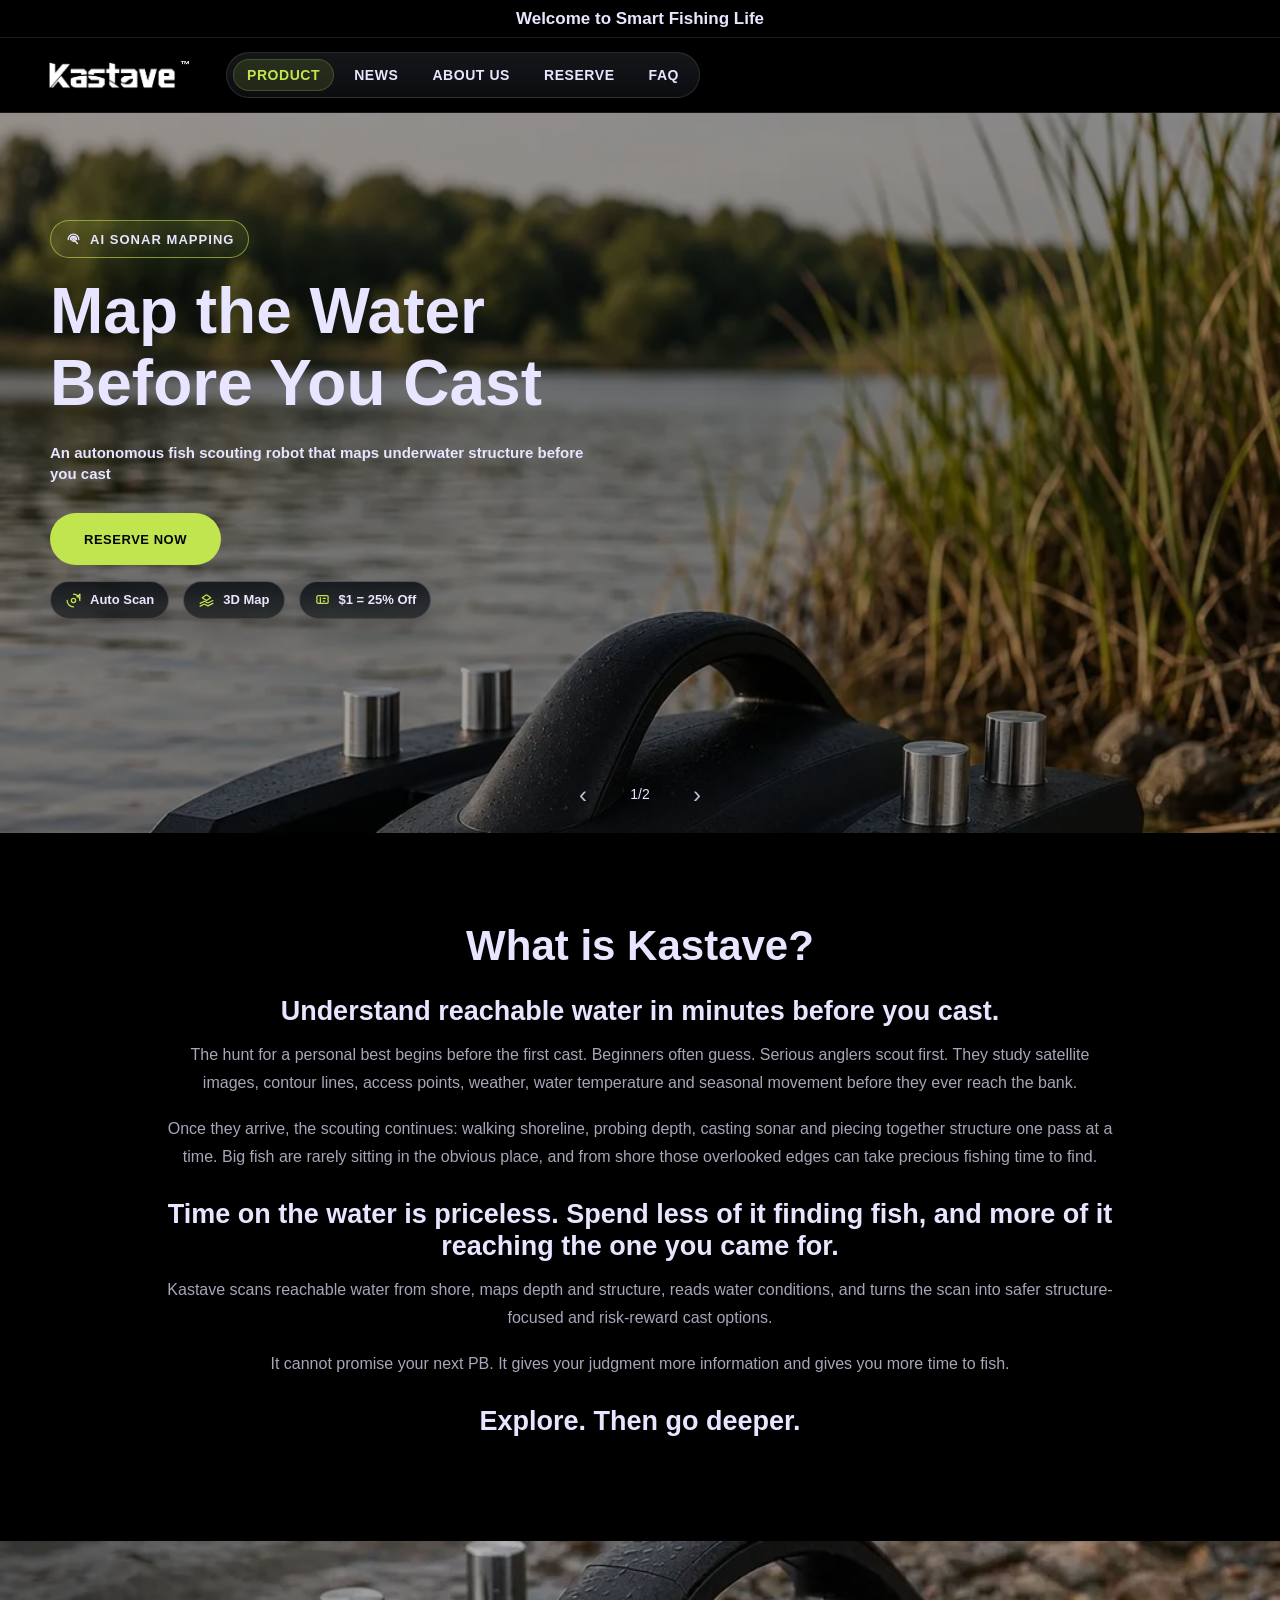
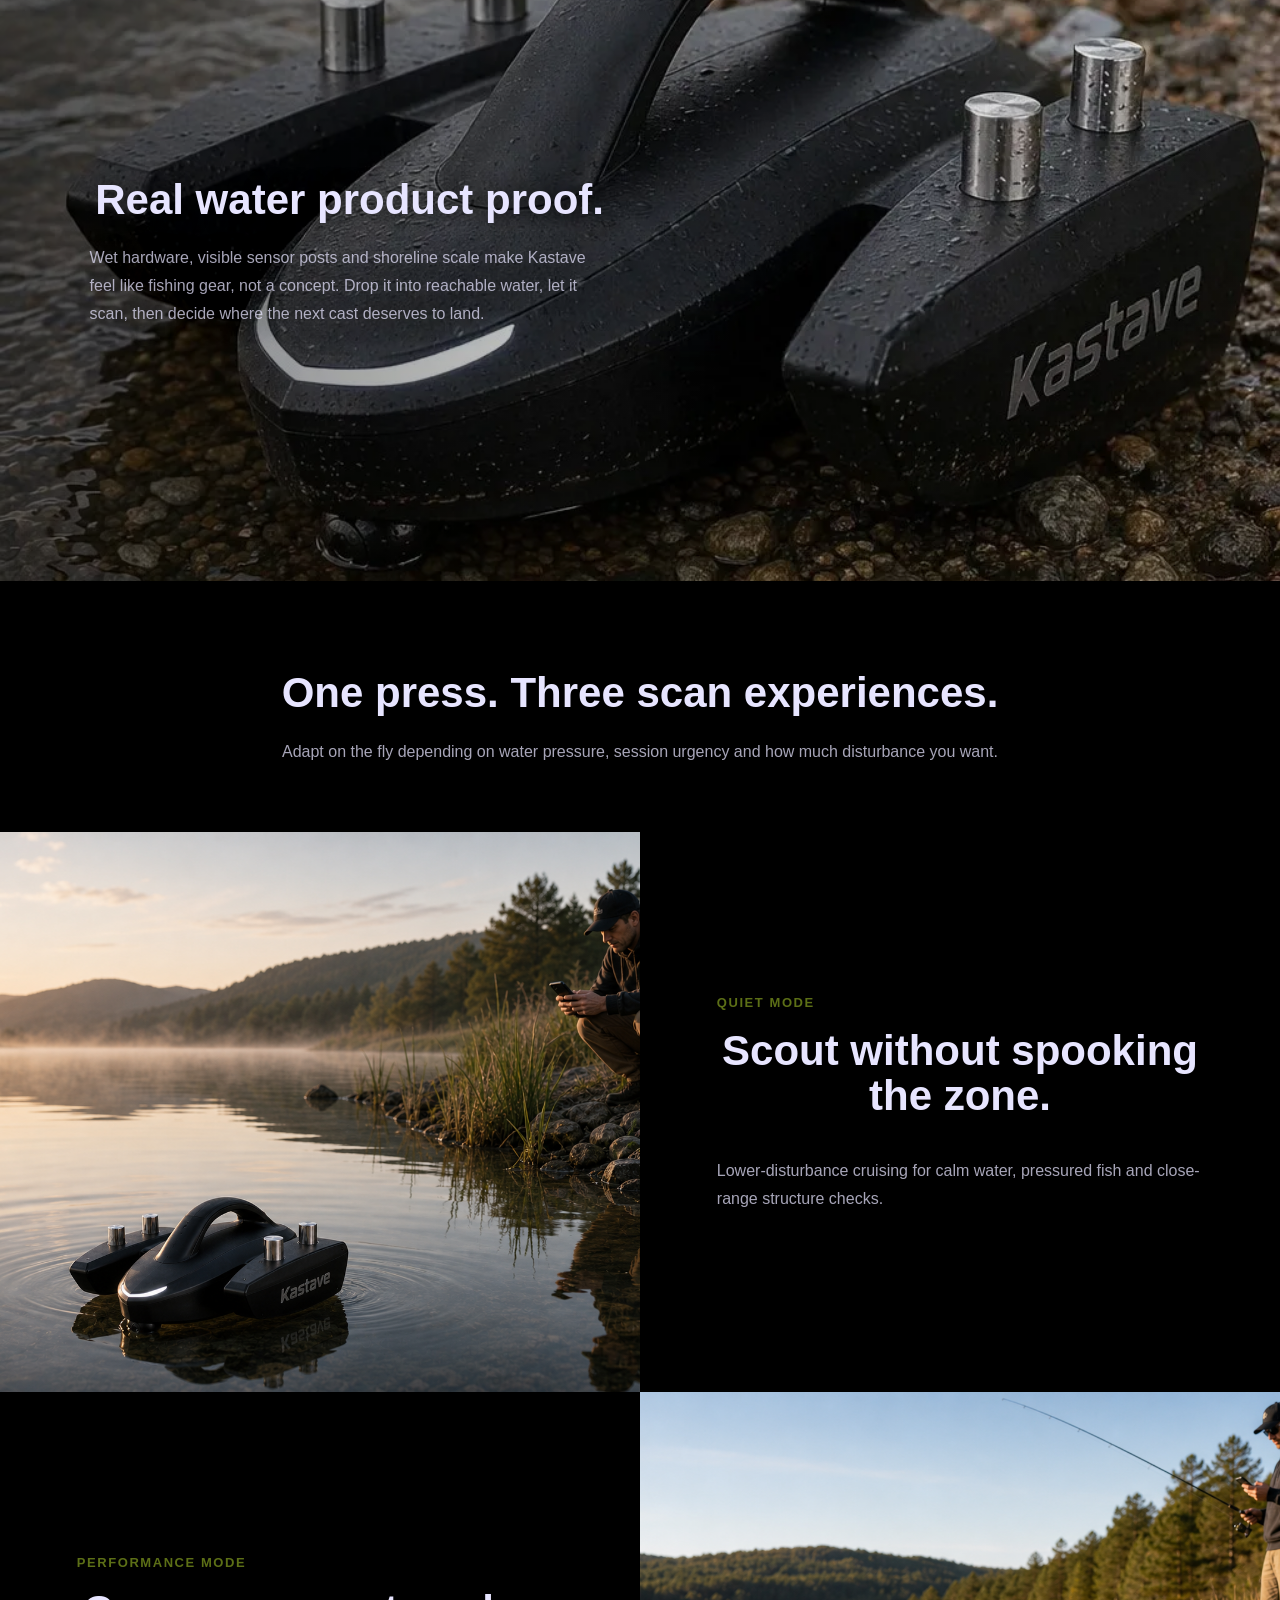
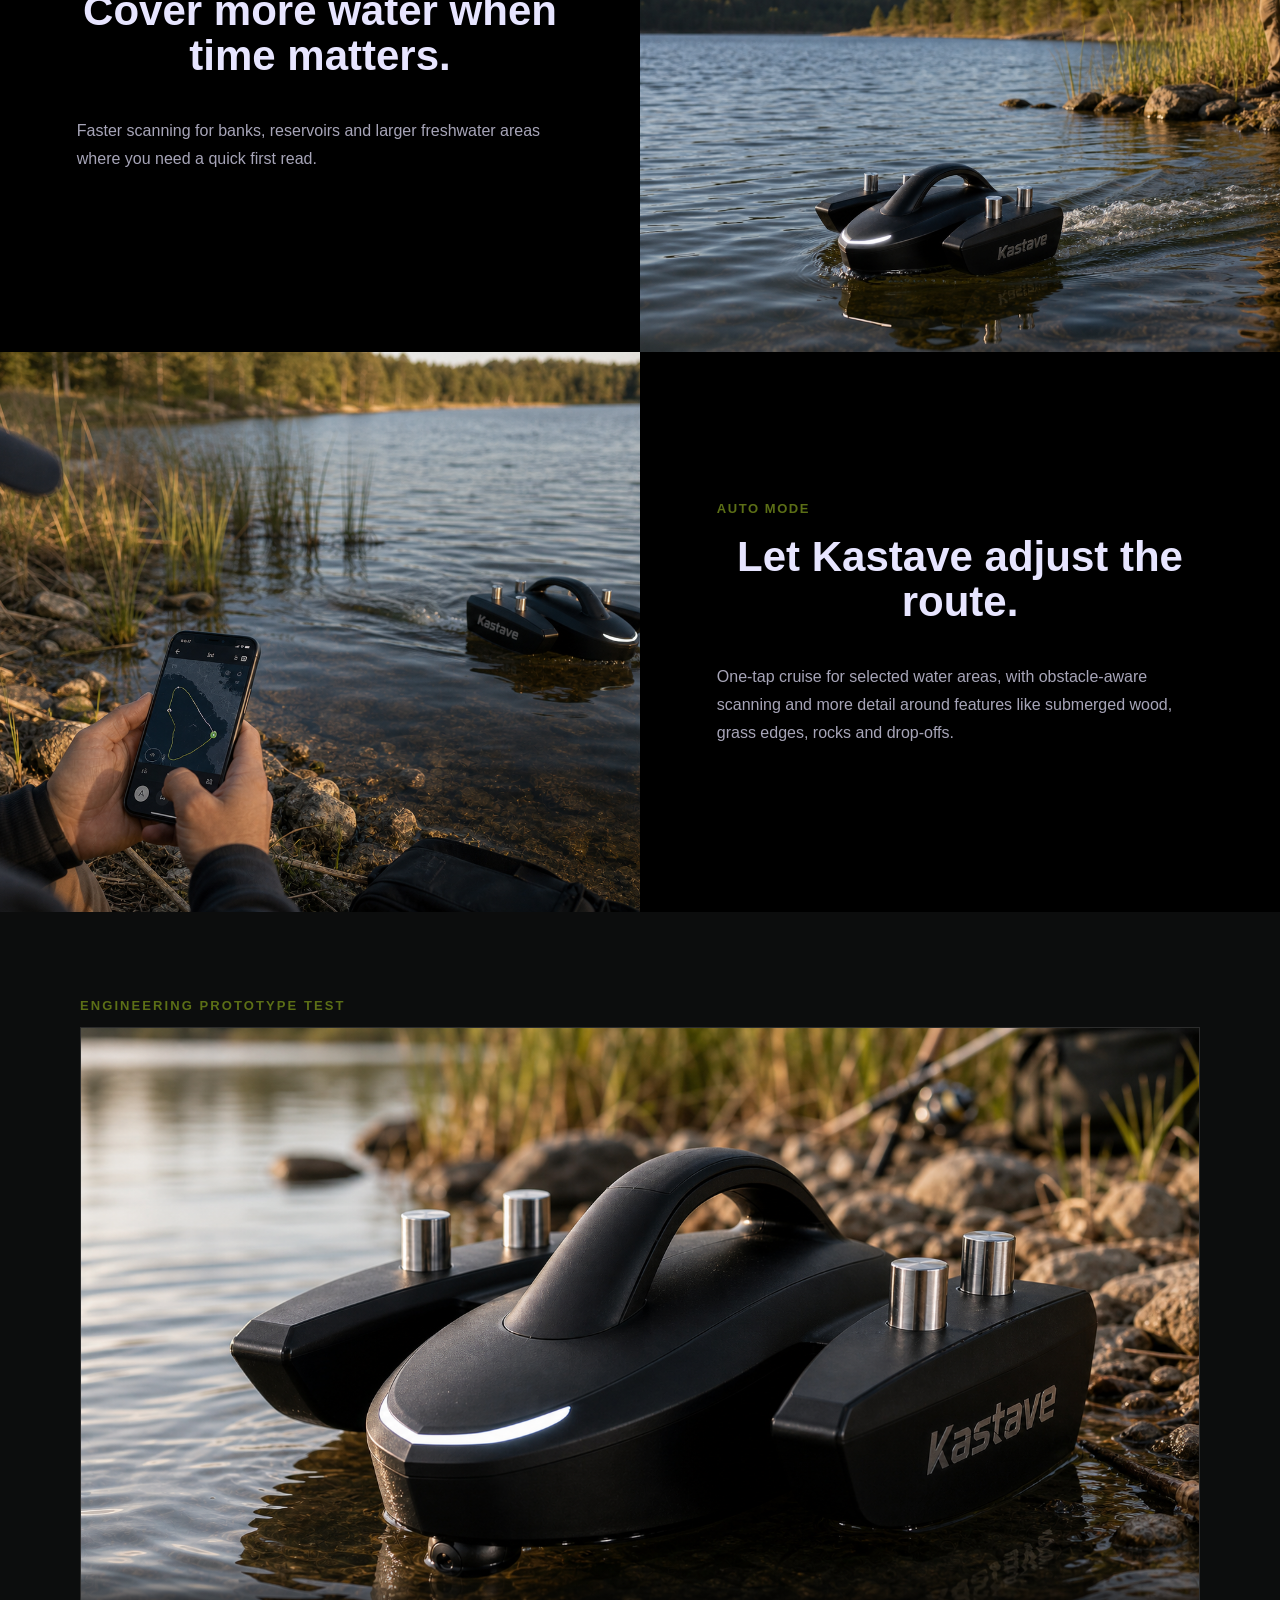
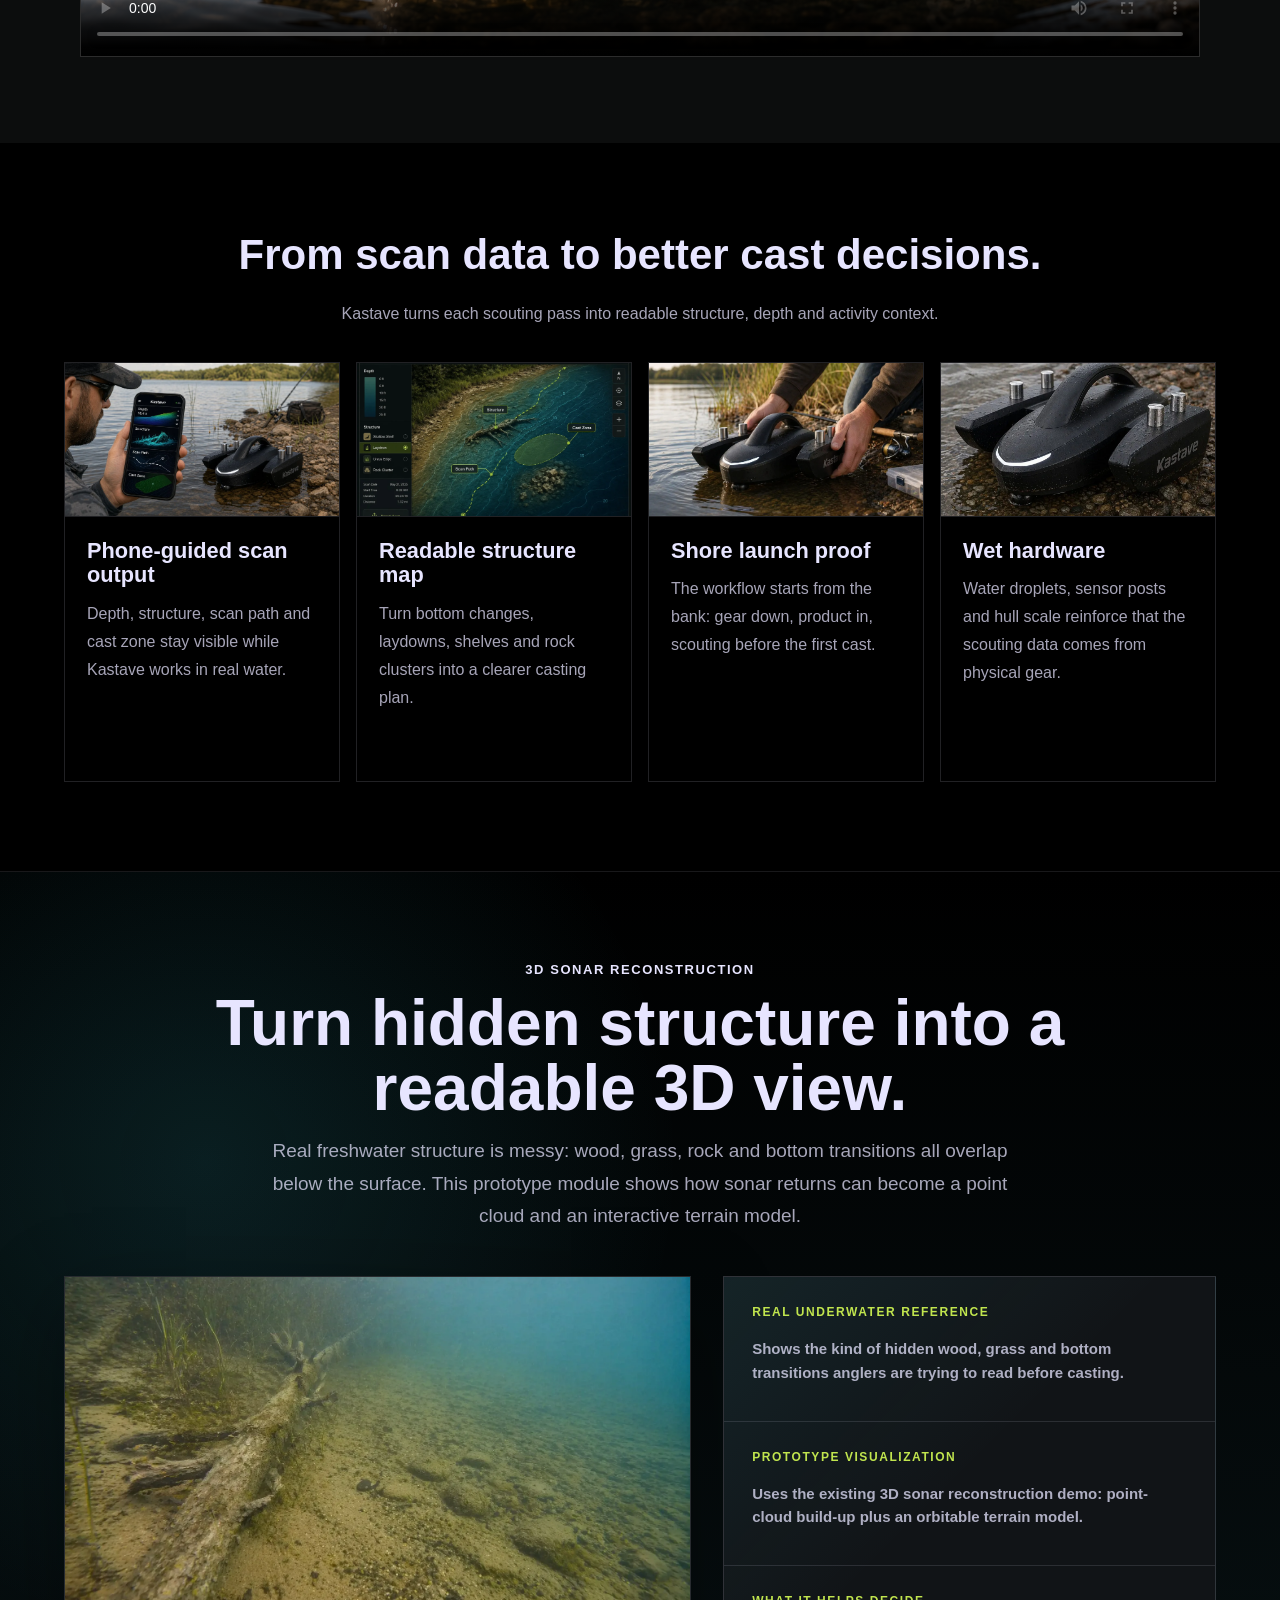
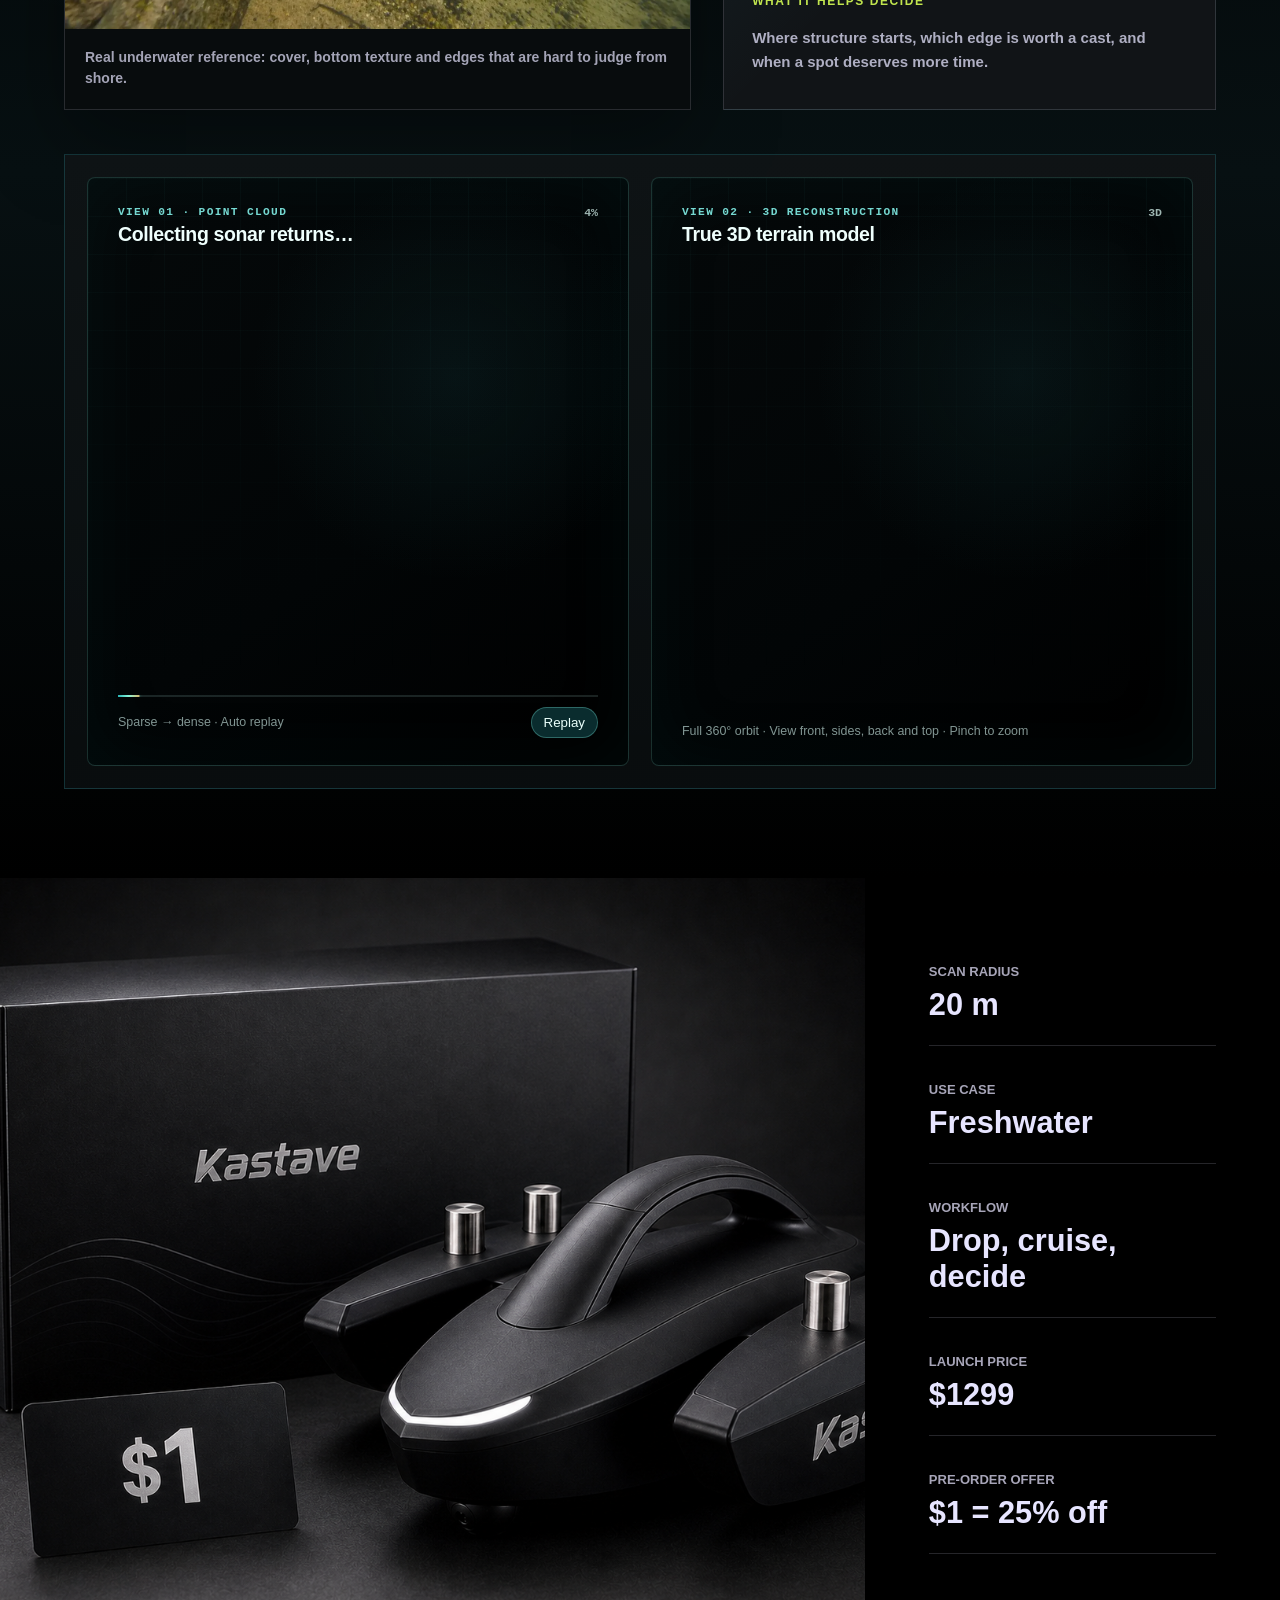
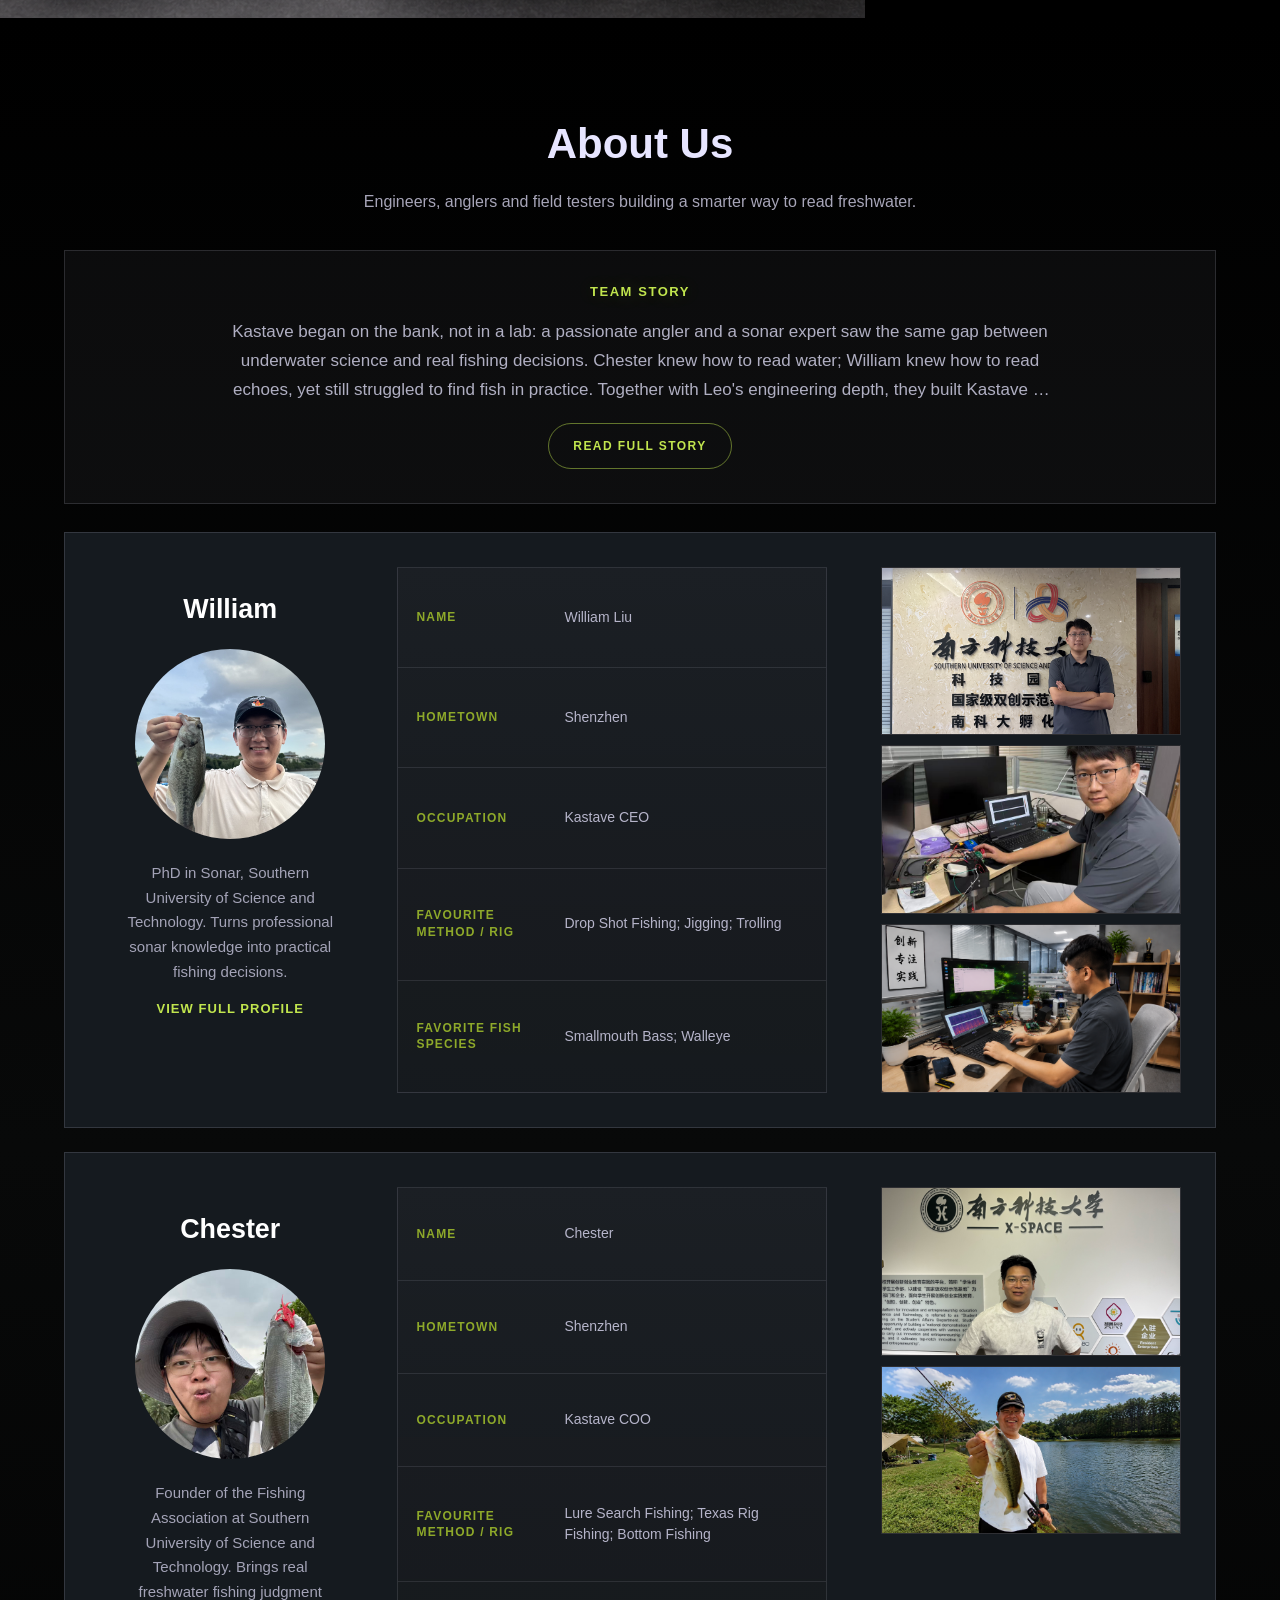
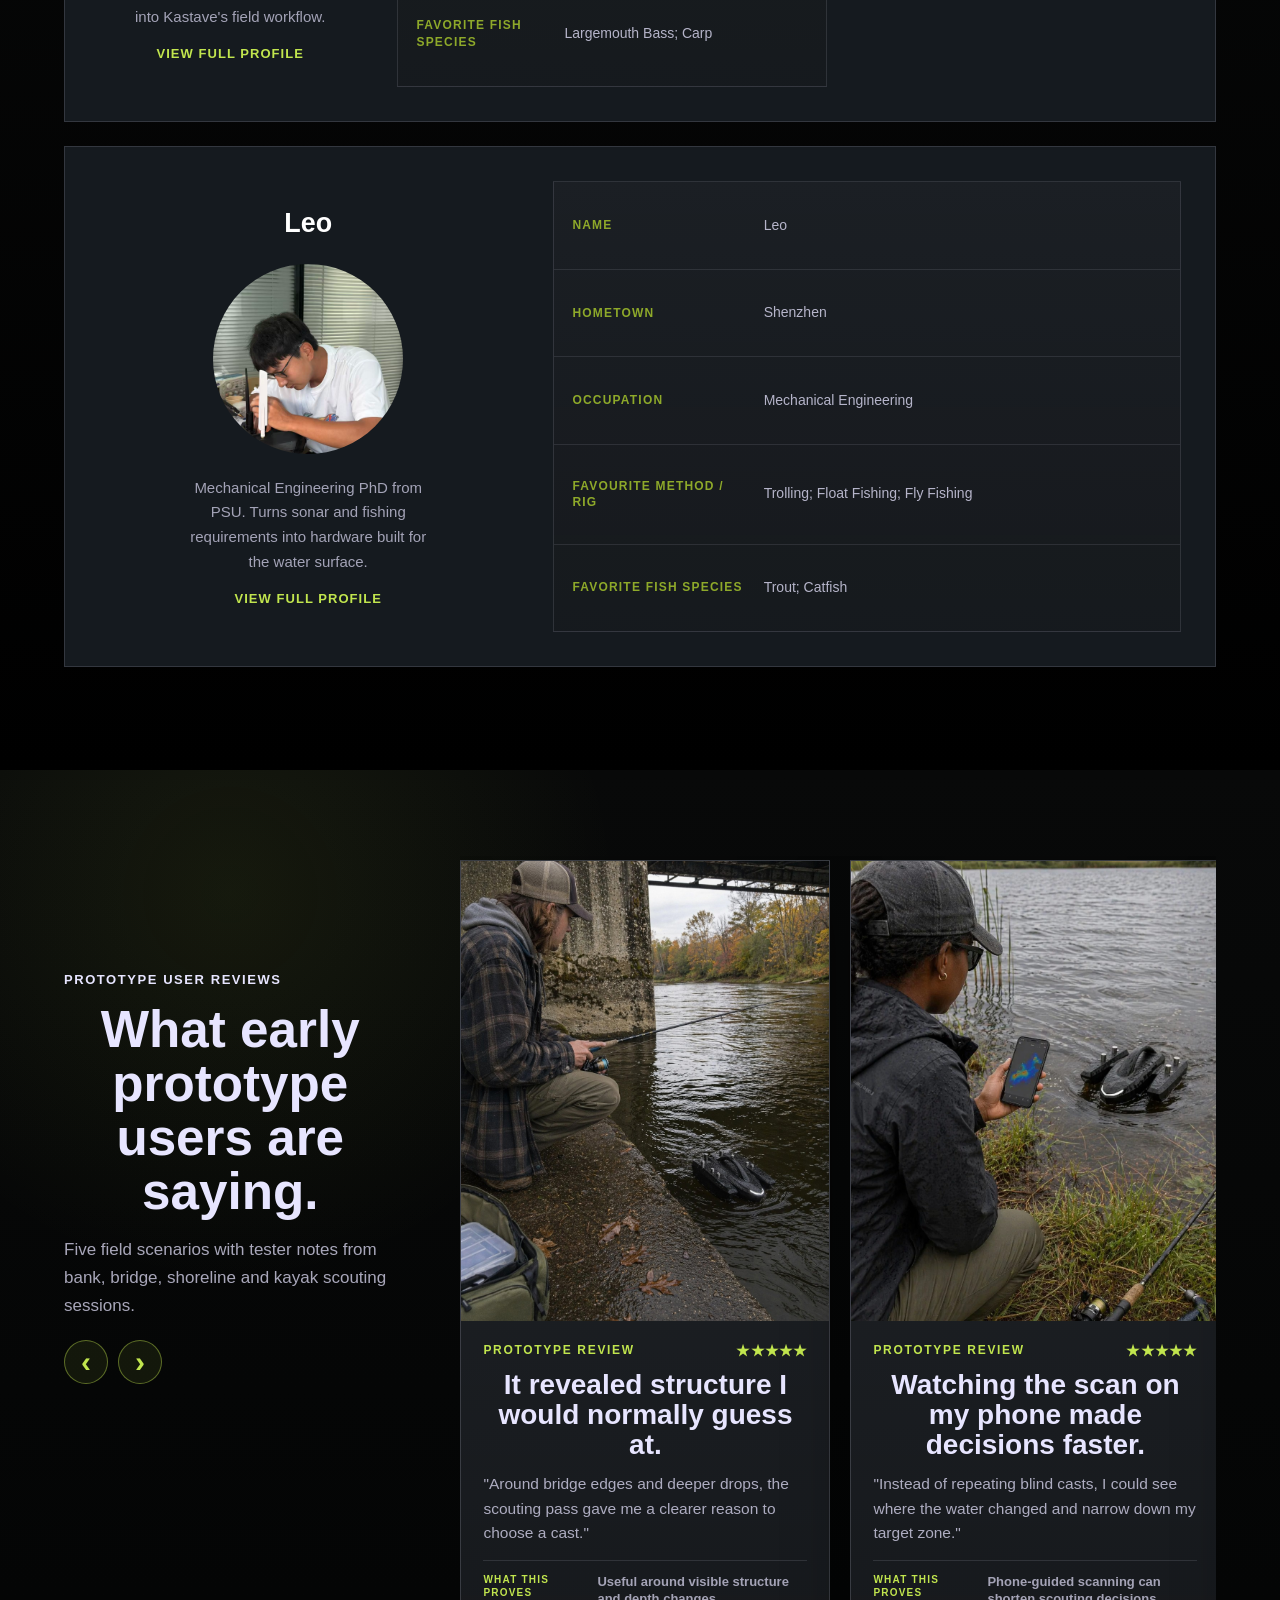
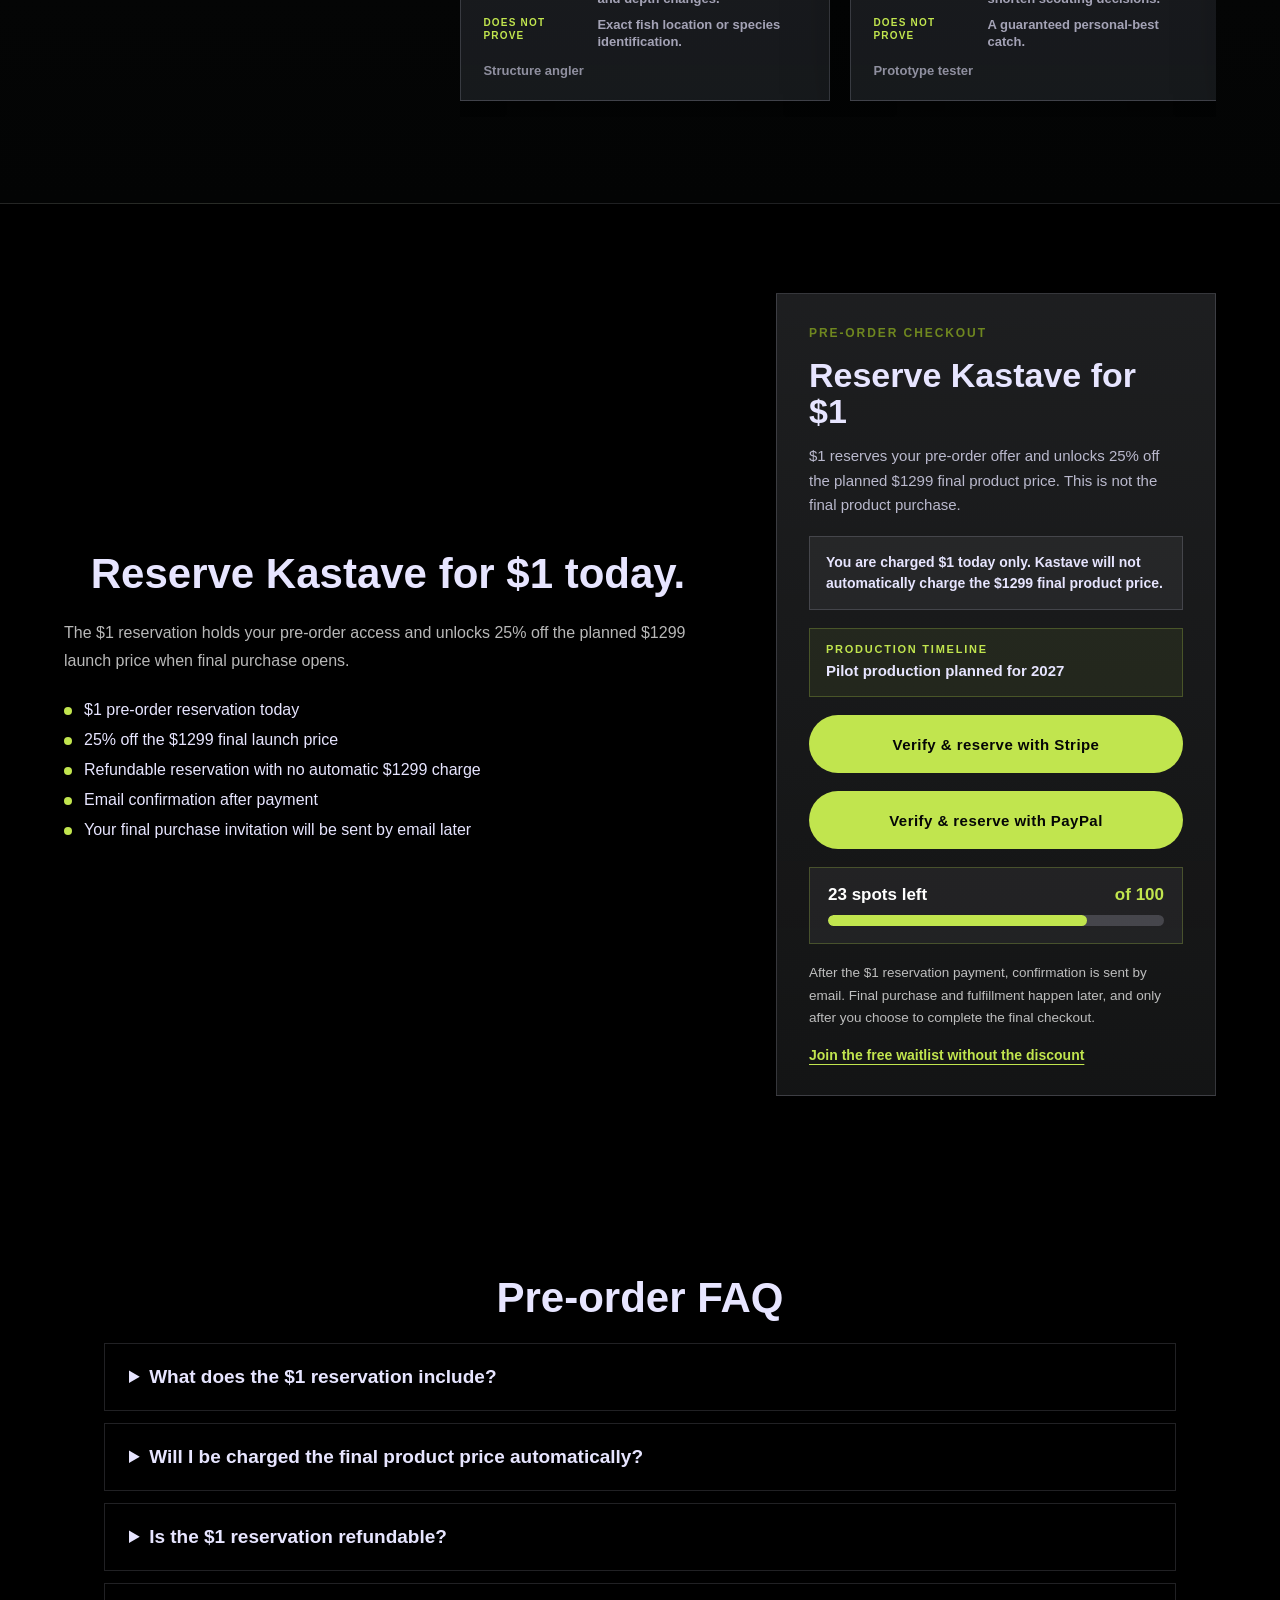
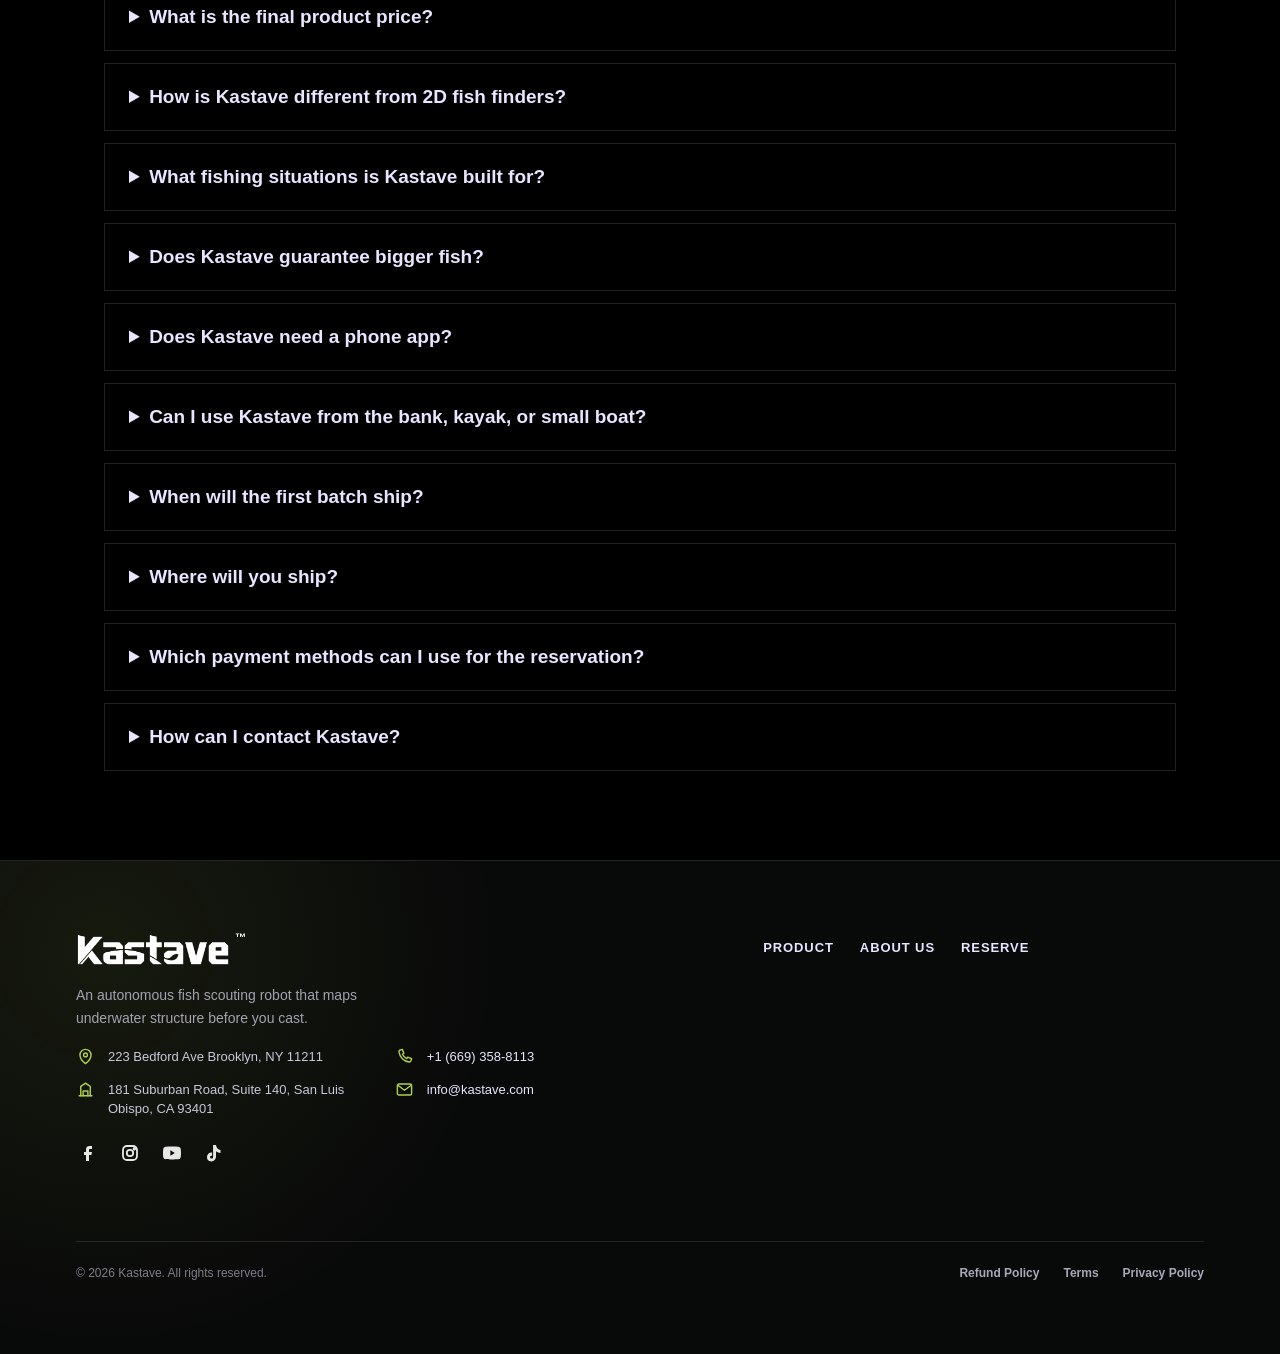
==== commit a1afcde3: "Launch premium Kastave product experience" ====
--- a/index.html
+++ b/index.html
@@ -7,14 +7,17 @@
     <title>Kastave | AI Fish Finder Robot</title>
     <meta
       name="description"
-      content="Kastave is an AI fish finder robot for scouting unknown freshwater, mapping underwater terrain, sensing fish, and recommending better casting spots."
+      content="Kastave is an autonomous fish scouting robot for mapping freshwater structure, reading activity signals, and helping anglers choose better casting zones."
     />
+    <link rel="canonical" href="https://kastave.com/" />
     <meta property="og:title" content="Kastave | AI Fish Finder Robot" />
     <meta
       property="og:description"
       content="Reserve Kastave for $1 and get 25% off the $1299 launch price when the product is released."
     />
     <meta property="og:type" content="website" />
+    <meta property="og:url" content="https://kastave.com/" />
+    <meta property="og:image" content="https://kastave.com/assets/hero-real-water-desktop.png" />
     <!-- Google Tag Manager from previous Kastave landing page -->
     <script>
       (function (w, d, s, l, i) {
@@ -64,7 +67,8 @@
         y.parentNode.insertBefore(t, y);
       })(window, document, "clarity", "script", "x7xd6753xs");
     </script>
-    <link rel="stylesheet" href="styles.css?v=20260708-1015" />
+    <link rel="stylesheet" href="styles.css?v=20260714-premium-assets" />
+    <link rel="stylesheet" href="assets/sonar-reconstruction/main-ZawZq5rS.css?v=20260714" />
   </head>
   <body>
     <!-- Google Tag Manager noscript from previous Kastave landing page -->
@@ -91,7 +95,10 @@
 
     <header class="shop-header">
       <button class="hamburger" aria-label="Open menu"><span></span><span></span><span></span></button>
-      <a class="logo" href="#top">Kastave</a>
+      <a class="logo" href="#top" aria-label="Kastave home">
+        <img src="assets/kastave-logo-white.png" alt="Kastave" />
+        <span class="logo-tm" aria-hidden="true">™</span>
+      </a>
       <nav class="nav" aria-label="Primary navigation">
         <a href="#product">PRODUCT</a>
         <a href="#modes">NEWS</a>
@@ -103,28 +110,102 @@
 
     <main id="top">
       <section class="slideshow" aria-label="Kastave product slideshow">
-        <article class="slide active">
+        <article class="slide slide--product active">
+          <picture class="slide-picture">
+            <source media="(max-width: 620px)" srcset="assets/hero-real-water-mobile.webp?v=20260714" />
+            <img src="assets/hero-real-water-desktop.png?v=20260714" alt="" />
+          </picture>
+          <div class="slide-shade"></div>
+          <div class="slide-copy">
+            <span class="hero-badge">
+              <svg class="hero-badge-icon" viewBox="0 0 24 24" aria-hidden="true">
+                <circle cx="12" cy="12" r="2.5"></circle>
+                <path d="M7.8 12a4.2 4.2 0 0 1 8.4 0"></path>
+                <path d="M4.5 12a7.5 7.5 0 0 1 15 0"></path>
+                <path d="M12 12l5.6 5.6"></path>
+              </svg>
+              AI SONAR MAPPING
+            </span>
+            <h1>Map the Water Before You Cast</h1>
+            <p>
+              <span class="desktop-copy">An autonomous fish scouting robot that maps underwater structure before you cast</span>
+              <span class="mobile-copy">An autonomous fish scouting robot<br />that maps underwater structure before you cast</span>
+            </p>
+            <a class="button primary" href="#reserve">RESERVE NOW</a>
+            <div class="slide-feature-tags" aria-label="Product function highlights">
+              <span class="slide-feature-tag">
+                <svg class="slide-feature-icon" viewBox="0 0 24 24" aria-hidden="true">
+                  <circle cx="12" cy="12" r="3"></circle>
+                  <path d="M12 3a9 9 0 0 1 9 9"></path>
+                  <path d="M12 21a9 9 0 0 1-9-9"></path>
+                  <path d="M17 7l4-4v6"></path>
+                </svg>
+                Auto Scan
+              </span>
+              <span class="slide-feature-tag">
+                <svg class="slide-feature-icon" viewBox="0 0 24 24" aria-hidden="true">
+                  <path d="M3 16l6-3 5 2.5 7-3.5"></path>
+                  <path d="M3 20l6-3 5 2.5 7-3.5"></path>
+                  <path d="M6 8l6-4 6 4-6 4-6-4Z"></path>
+                </svg>
+                3D Map
+              </span>
+              <span class="slide-feature-tag">
+                <svg class="slide-feature-icon" viewBox="0 0 24 24" aria-hidden="true">
+                  <path d="M4 7a2 2 0 0 1 2-2h12a2 2 0 0 1 2 2v2a2 2 0 0 0 0 2.5v2.5a2 2 0 0 1-2 2H6a2 2 0 0 1-2-2v-2.5A2 2 0 0 0 4 9V7Z"></path>
+                  <path d="M9 8v7"></path>
+                  <path d="M13 9h3"></path>
+                  <path d="M13 13h2"></path>
+                </svg>
+                $1 = 25% Off
+              </span>
+            </div>
+          </div>
+        </article>
+        <article class="slide slide--presale">
           <img src="assets/kastave-presale-dark-studio-hero.png?v=20260618-0718" alt="" />
           <div class="slide-shade soft"></div>
           <div class="slide-copy">
+            <span class="hero-badge">
+              <svg class="hero-badge-icon" viewBox="0 0 24 24" aria-hidden="true">
+                <path d="M4 8.5a2 2 0 0 1 2-2h12a2 2 0 0 1 2 2v2.2a2 2 0 0 0 0 2.6v2.2a2 2 0 0 1-2 2H6a2 2 0 0 1-2-2v-2.2a2 2 0 0 0 0-2.6V8.5Z"></path>
+                <path d="M9 8.5v7"></path>
+                <path d="M13 10h3"></path>
+                <path d="M13 14h2"></path>
+              </svg>
+              $1 PRE-ORDER ACCESS
+            </span>
             <h1>Reserve Now. Save at Launch.</h1>
             <p>
               <span class="desktop-copy">$1 today reserves Kastave and unlocks 25% off the $1299 launch price.</span>
               <span class="mobile-copy">$1 today reserves Kastave<br />and unlocks 25% off launch.</span>
             </p>
             <a class="button primary" href="#reserve">RESERVE FOR $1</a>
-          </div>
-        </article>
-        <article class="slide">
-          <img src="assets/kastave-hero-lake-shore-presale.png?v=20260618-0718" alt="" />
-          <div class="slide-shade"></div>
-          <div class="slide-copy">
-            <h1>Map the Water Before You Cast</h1>
-            <p>
-              <span class="desktop-copy">Kastave AI Fish Finder Robot: Welcome to Smart Fishing Life</span>
-              <span class="mobile-copy">Kastave AI Fish Finder Robot:<br />Welcome to Smart Fishing Life</span>
-            </p>
-            <a class="button primary" href="#reserve">RESERVE NOW</a>
+            <div class="slide-feature-tags" aria-label="Reservation highlights">
+              <span class="slide-feature-tag">
+                <svg class="slide-feature-icon" viewBox="0 0 24 24" aria-hidden="true">
+                  <path d="M7 7h8a4 4 0 0 1 0 8H6"></path>
+                  <path d="M7 3v4H3"></path>
+                  <path d="M7 21v-6H3"></path>
+                </svg>
+                Refundable $1
+              </span>
+              <span class="slide-feature-tag">
+                <svg class="slide-feature-icon" viewBox="0 0 24 24" aria-hidden="true">
+                  <circle cx="12" cy="12" r="8"></circle>
+                  <path d="M8 8l8 8"></path>
+                  <path d="M15 8h-4a2 2 0 0 0 0 4h2a2 2 0 0 1 0 4H9"></path>
+                </svg>
+                No auto charge
+              </span>
+              <span class="slide-feature-tag">
+                <svg class="slide-feature-icon" viewBox="0 0 24 24" aria-hidden="true">
+                  <rect x="3" y="5" width="18" height="14" rx="2"></rect>
+                  <path d="M4 7l8 6 8-6"></path>
+                </svg>
+                Email receipt
+              </span>
+            </div>
           </div>
         </article>
         <div class="slider-controls" aria-label="Slide controls">
@@ -137,30 +218,34 @@
       <section class="rich-text">
         <div class="narrow">
           <h2>What is Kastave?</h2>
+          <h3>Understand reachable water in minutes before you cast.</h3>
           <p>
-            We love fishing. The quiet bank, the first cast, the feeling that the next spot might be the one.
-            But unfamiliar water wastes time. Depth changes hide. Grass edges shift. Rock piles, submerged wood
-            and drop-offs stay invisible until you have already committed.
+            The hunt for a personal best begins before the first cast. Beginners often guess. Serious anglers scout first.
+            They study satellite images, contour lines, access points, weather, water temperature and seasonal movement
+            before they ever reach the bank.
           </p>
           <p>
-            Kastave is a compact AI fish finder robot that cruises your selected water area, scans underwater
-            terrain, senses fish and water conditions, then turns that data into practical casting decisions.
+            Once they arrive, the scouting continues: walking shoreline, probing depth, casting sonar and piecing
+            together structure one pass at a time. Big fish are rarely sitting in the obvious place, and from shore
+            those overlooked edges can take precious fishing time to find.
           </p>
-          <h3>Now you can scout before you cast.</h3>
+          <h3>Time on the water is priceless. Spend less of it finding fish, and more of it reaching the one you came for.</h3>
           <p>
-            Map the bottom. Find structure. Understand activity. Pick safer casts, structure targets or
-            high-risk high-reward spots with clear AI guidance.
+            Kastave scans reachable water from shore, maps depth and structure, reads water conditions, and turns the
+            scan into safer structure-focused and risk-reward cast options.
           </p>
+          <p>It cannot promise your next PB. It gives your judgment more information and gives you more time to fish.</p>
+          <h3>Explore. Then go deeper.</h3>
         </div>
       </section>
 
       <section id="product" class="banner-card">
-        <img src="assets/kastave-product-in-water-closeup.png?v=20260618-0718" alt="Kastave AI fish finder robot scanning on lake water" />
+        <img src="assets/product-wet-closeup.webp?v=20260714" alt="Kastave wet hardware closeup on shallow lake stones" />
         <div class="banner-box">
-          <h2>Not a bobber. A scouting robot.</h2>
+          <h2>Real water product proof.</h2>
           <p>
-            Twin-hull stability, autonomous route scanning and sonar-based 3D terrain mapping help reveal the
-            lake bed, fish signals and water conditions across the whole zone.
+            Wet hardware, visible sensor posts and shoreline scale make Kastave feel like fishing gear, not a concept.
+            Drop it into reachable water, let it scan, then decide where the next cast deserves to land.
           </p>
         </div>
       </section>
@@ -230,30 +315,66 @@
 
       <section id="closer" class="closer">
         <div class="section-title">
-          <h2>From underwater data to practical fishing decisions.</h2>
-          <p>Kastave combines sonar, sensors and AI recommendations into a simple scouting workflow.</p>
+          <h2>From scan data to better cast decisions.</h2>
+          <p>Kastave turns each scouting pass into readable structure, depth and activity context.</p>
         </div>
         <div class="feature-grid">
           <article>
-            <img src="assets/kastave-app-3d-terrain-map.png?v=20260618" alt="Kastave app showing a 3D underwater terrain map" />
-            <h3>3D terrain map</h3>
-            <p>Sonar scans the bottom into point-cloud data and stitches the whole area into a terrain view.</p>
+            <img src="assets/app-sonar-workflow.webp?v=20260714" alt="Angler checking Kastave scan output beside the water" />
+            <h3>Phone-guided scan output</h3>
+            <p>Depth, structure, scan path and cast zone stay visible while Kastave works in real water.</p>
           </article>
           <article>
-            <img src="assets/kastave-app-fish-distribution.png?v=20260618" alt="Kastave app showing fish distribution and depth zones" />
-            <h3>Fish activity sensing</h3>
-            <p>Detect fish size, distribution and bite activity signals from sonar and environmental data.</p>
+            <img src="assets/scan-output-ui.webp?v=20260714" alt="Kastave scan output showing depth contours, structure and cast zone guidance" />
+            <h3>Readable structure map</h3>
+            <p>Turn bottom changes, laydowns, shelves and rock clusters into a clearer casting plan.</p>
           </article>
           <article>
-            <img src="assets/kastave-app-water-condition.png?v=20260618" alt="Kastave app showing water condition analysis" />
-            <h3>Water condition awareness</h3>
-            <p>Depth, temperature, clarity and oxygen-related readings feed the recommendation model.</p>
+            <img src="assets/shore-launch-proof.webp?v=20260714" alt="Hands placing Kastave into shallow shoreline water before scanning" />
+            <h3>Shore launch proof</h3>
+            <p>The workflow starts from the bank: gear down, product in, scouting before the first cast.</p>
           </article>
           <article>
-            <img src="assets/kastave-app-ai-fishing-coach.png?v=20260618" alt="Kastave app showing AI fishing coach recommendations" />
-            <h3>AI fishing coach</h3>
-            <p>Recommends casting spots, rig choices and techniques based on the scan and fishing context.</p>
+            <img src="assets/product-wet-closeup.webp?v=20260714" alt="Kastave closeup showing wet hull, sensor posts and shoreline stones" />
+            <h3>Wet hardware</h3>
+            <p>Water droplets, sensor posts and hull scale reinforce that the scouting data comes from physical gear.</p>
           </article>
+        </div>
+      </section>
+
+      <section id="sonar-reconstruction" class="sonar-proof-section" aria-label="3D sonar reconstruction preview">
+        <div class="sonar-proof-head">
+          <span class="section-kicker">3D Sonar Reconstruction</span>
+          <h2>Turn hidden structure into a readable 3D view.</h2>
+          <p>
+            Real freshwater structure is messy: wood, grass, rock and bottom transitions all overlap below the surface.
+            This prototype module shows how sonar returns can become a point cloud and an interactive terrain model.
+          </p>
+        </div>
+        <div class="sonar-proof-context">
+          <figure class="sonar-underwater-card">
+            <img src="assets/underwater-structure-real.webp" alt="Real underwater freshwater structure with submerged wood, grass, rock and bottom transition" />
+            <figcaption>Real underwater reference: cover, bottom texture and edges that are hard to judge from shore.</figcaption>
+          </figure>
+          <dl class="sonar-proof-notes" aria-label="Sonar reconstruction proof notes">
+            <div>
+              <dt>Real underwater reference</dt>
+              <dd>Shows the kind of hidden wood, grass and bottom transitions anglers are trying to read before casting.</dd>
+            </div>
+            <div>
+              <dt>Prototype visualization</dt>
+              <dd>Uses the existing 3D sonar reconstruction demo: point-cloud build-up plus an orbitable terrain model.</dd>
+            </div>
+            <div>
+              <dt>What it helps decide</dt>
+              <dd>Where structure starts, which edge is worth a cast, and when a spot deserves more time.</dd>
+            </div>
+          </dl>
+        </div>
+        <div class="sonar-reconstruction-module">
+          <div class="kastave-sonar-reconstruction-embed">
+            <div data-kastave-sonar-reconstruction></div>
+          </div>
         </div>
       </section>
 
@@ -457,25 +578,112 @@
         </div>
       </section>
 
+      <section class="field-feedback field-evidence-carousel" aria-label="Prototype user reviews">
+        <div class="field-feedback-copy">
+          <span class="section-kicker">Prototype User Reviews</span>
+          <h2>What early prototype users are saying.</h2>
+          <p>Five field scenarios with tester notes from bank, bridge, shoreline and kayak scouting sessions.</p>
+          <div class="evidence-carousel-controls" aria-label="Evidence carousel controls">
+            <button class="evidence-carousel-button" type="button" data-evidence-direction="prev" aria-label="Previous evidence card">‹</button>
+            <button class="evidence-carousel-button" type="button" data-evidence-direction="next" aria-label="Next evidence card">›</button>
+          </div>
+        </div>
+        <div class="evidence-carousel-shell">
+          <div class="evidence-carousel-track" data-evidence-autoplay="true" tabindex="0" aria-label="Prototype user review cards">
+            <article class="evidence-card">
+              <img src="assets/evidence-tailgate-ready.jpg" alt="Kastave prepared by a truck tailgate before a lake scouting session" />
+              <div class="evidence-card-copy">
+                <div class="evidence-card-meta"><span>Prototype review</span><strong>★★★★★</strong></div>
+                <h3>Setup felt natural before the first cast.</h3>
+                <p>"I could stage Kastave with my rods and start scouting without changing the way I prepare for a session."</p>
+                <dl class="evidence-proof-list">
+                  <div><dt>What this proves</dt><dd>Fits into a normal bank-fishing setup.</dd></div>
+                  <div><dt>Does not prove</dt><dd>Final production durability or catch results.</dd></div>
+                </dl>
+                <small>Field tester</small>
+              </div>
+            </article>
+            <article class="evidence-card">
+              <img src="assets/evidence-bank-launch.jpg" alt="Angler placing Kastave into shallow shoreline water" />
+              <div class="evidence-card-copy">
+                <div class="evidence-card-meta"><span>Prototype review</span><strong>★★★★★</strong></div>
+                <h3>Launching from the bank was straightforward.</h3>
+                <p>"The prototype helped me check reachable water before committing casts to one direction."</p>
+                <dl class="evidence-proof-list">
+                  <div><dt>What this proves</dt><dd>Can be placed from shallow shoreline water.</dd></div>
+                  <div><dt>Does not prove</dt><dd>Every bank angle or current condition.</dd></div>
+                </dl>
+                <small>Bank angler</small>
+              </div>
+            </article>
+            <article class="evidence-card">
+              <img src="assets/evidence-bridge-drop.jpg" alt="Angler using Kastave beside bridge structure and deeper water" />
+              <div class="evidence-card-copy">
+                <div class="evidence-card-meta"><span>Prototype review</span><strong>★★★★★</strong></div>
+                <h3>It revealed structure I would normally guess at.</h3>
+                <p>"Around bridge edges and deeper drops, the scouting pass gave me a clearer reason to choose a cast."</p>
+                <dl class="evidence-proof-list">
+                  <div><dt>What this proves</dt><dd>Useful around visible structure and depth changes.</dd></div>
+                  <div><dt>Does not prove</dt><dd>Exact fish location or species identification.</dd></div>
+                </dl>
+                <small>Structure angler</small>
+              </div>
+            </article>
+            <article class="evidence-card">
+              <img src="assets/evidence-phone-scan.jpg" alt="Angler monitoring a Kastave scan from a phone beside the lake" />
+              <div class="evidence-card-copy">
+                <div class="evidence-card-meta"><span>Prototype review</span><strong>★★★★★</strong></div>
+                <h3>Watching the scan on my phone made decisions faster.</h3>
+                <p>"Instead of repeating blind casts, I could see where the water changed and narrow down my target zone."</p>
+                <dl class="evidence-proof-list">
+                  <div><dt>What this proves</dt><dd>Phone-guided scanning can shorten scouting decisions.</dd></div>
+                  <div><dt>Does not prove</dt><dd>A guaranteed personal-best catch.</dd></div>
+                </dl>
+                <small>Prototype tester</small>
+              </div>
+            </article>
+            <article class="evidence-card">
+              <img src="assets/evidence-kayak-scan.jpg" alt="Kayak angler using Kastave beside open lake water" />
+              <div class="evidence-card-copy">
+                <div class="evidence-card-meta"><span>Prototype review</span><strong>★★★★★</strong></div>
+                <h3>Useful from a kayak or shoreline setup.</h3>
+                <p>"It gave me quick context without installing a full boat system or carrying extra scouting gear."</p>
+                <dl class="evidence-proof-list">
+                  <div><dt>What this proves</dt><dd>Works as portable scouting support around small craft.</dd></div>
+                  <div><dt>Does not prove</dt><dd>Final mounting workflow for every kayak.</dd></div>
+                </dl>
+                <small>Kayak tester</small>
+              </div>
+            </article>
+          </div>
+        </div>
+      </section>
+
       <section id="reserve" class="reserve">
         <div>
           <h2>Reserve Kastave for $1 today.</h2>
           <p>
-            Kastave's final launch price is planned at $1299. Pay $1 today to reserve your pre-order offer and receive
-            a 25% discount when the product is officially released.
+            The $1 reservation holds your pre-order access and unlocks 25% off the planned $1299 launch price when
+            final purchase opens.
           </p>
           <ul class="reserve-points">
             <li>$1 pre-order reservation today</li>
             <li>25% off the $1299 final launch price</li>
+            <li>Refundable reservation with no automatic $1299 charge</li>
+            <li>Email confirmation after payment</li>
             <li>Your final purchase invitation will be sent by email later</li>
           </ul>
         </div>
         <div class="reserve-form payment-panel" aria-label="Reservation checkout">
           <span class="payment-eyebrow">Pre-order checkout</span>
           <h3>Reserve Kastave for $1</h3>
-          <p>$1 reserves your pre-order offer and unlocks 25% off the $1299 final product price. This is not the final product purchase.</p>
+          <p>$1 reserves your pre-order offer and unlocks 25% off the planned $1299 final product price. This is not the final product purchase.</p>
           <div class="payment-alert">
             You are charged $1 today only. Kastave will not automatically charge the $1299 final product price.
+          </div>
+          <div class="shipping-note">
+            <span>Production timeline</span>
+            <strong>Pilot production planned for 2027</strong>
           </div>
           <a
             class="button primary payment-button"
@@ -573,30 +781,61 @@
         </div>
       </section>
 
-      <section id="privacy" class="privacy">
-        <h2>Privacy Policy</h2>
-        <div class="privacy-copy">
-          <p>Kastave collects the information you choose to submit, such as your email address and payment confirmation details, so we can send launch updates, reservation confirmations, discount access and final purchase information.</p>
-          <p>Payments are processed by a third-party checkout provider, Stripe. Kastave does not store your full card number on this static website.</p>
-          <p>We use analytics and advertising tools, including Google Tag Manager and Meta Pixel, to understand page performance and improve our launch campaign. These tools may use cookies or similar technologies according to their own policies.</p>
-          <p>You can contact us at <a href="mailto:info@kastave.com">info@kastave.com</a> to ask about your information or request removal from launch communications.</p>
-        </div>
-      </section>
     </main>
 
     <footer class="footer">
-      <strong>Kastave</strong>
-      <a href="mailto:info@kastave.com">info@kastave.com</a>
-      <a href="#privacy">Privacy Policy</a>
-      <a href="https://tally.so/r/J9MNdJ" target="_blank" rel="noopener">Join waitlist</a>
-      <a href="#reserve">Reserve $1</a>
+      <div class="footer-brand">
+        <strong class="footer-logo">
+          <img src="assets/kastave-logo-white.png" alt="Kastave" />
+          <span class="logo-tm" aria-hidden="true">™</span>
+        </strong>
+        <p>An autonomous fish scouting robot that maps underwater structure before you cast.</p>
+        <address class="footer-contact-list" aria-label="Company information">
+          <span class="footer-contact-item">
+            <svg class="footer-contact-icon" viewBox="0 0 24 24" aria-hidden="true"><path d="M12 21s7-5.4 7-11a7 7 0 1 0-14 0c0 5.6 7 11 7 11Z"></path><circle cx="12" cy="10" r="2.4"></circle></svg>
+            <span>223 Bedford Ave Brooklyn, NY 11211</span>
+          </span>
+          <a class="footer-contact-item" href="tel:+16693588113">
+            <svg class="footer-contact-icon" viewBox="0 0 24 24" aria-hidden="true"><path d="M6.6 3.8 9.2 3l2 5-1.8 1.2a11.5 11.5 0 0 0 5.4 5.4l1.2-1.8 5 2-.8 2.6c-.3 1-1.2 1.6-2.2 1.6A15 15 0 0 1 5 6c0-1 .6-1.9 1.6-2.2Z"></path></svg>
+            <span>+1 (669) 358-8113</span>
+          </a>
+          <span class="footer-contact-item">
+            <svg class="footer-contact-icon" viewBox="0 0 24 24" aria-hidden="true"><path d="M4 20h16"></path><path d="M6 20V8l6-4 6 4v12"></path><path d="M9 20v-6h6v6"></path></svg>
+            <span>181 Suburban Road, Suite 140, San Luis Obispo, CA 93401</span>
+          </span>
+          <a class="footer-contact-item" href="mailto:info@kastave.com">
+            <svg class="footer-contact-icon" viewBox="0 0 24 24" aria-hidden="true"><rect x="3" y="5" width="18" height="14" rx="2"></rect><path d="m4 7 8 6 8-6"></path></svg>
+            <span>info@kastave.com</span>
+          </a>
+        </address>
+        <div class="footer-social" aria-label="Social media">
+          <span class="footer-social-icon" aria-label="Facebook" role="img"><svg viewBox="0 0 24 24" aria-hidden="true"><path d="M14 8h2V5h-2.4C10.9 5 10 6.7 10 8.8V11H8v3h2v6h3v-6h2.4l.6-3h-3V8.9c0-.6.2-.9 1-.9Z"></path></svg></span>
+          <span class="footer-social-icon" aria-label="Instagram" role="img"><svg viewBox="0 0 24 24" aria-hidden="true"><rect x="5" y="5" width="14" height="14" rx="4"></rect><circle cx="12" cy="12" r="3.2"></circle><circle cx="16.4" cy="7.7" r="0.8"></circle></svg></span>
+          <span class="footer-social-icon" aria-label="YouTube" role="img"><svg viewBox="0 0 24 24" aria-hidden="true"><path d="M21 12s0-3.1-.4-4.5c-.2-.8-.8-1.4-1.6-1.6C17.6 5.5 12 5.5 12 5.5s-5.6 0-7 .4c-.8.2-1.4.8-1.6 1.6C3 8.9 3 12 3 12s0 3.1.4 4.5c.2.8.8 1.4 1.6 1.6 1.4.4 7 .4 7 .4s5.6 0 7-.4c.8-.2 1.4-.8 1.6-1.6.4-1.4.4-4.5.4-4.5Z"></path><path d="m10.4 9.2 4.4 2.8-4.4 2.8V9.2Z"></path></svg></span>
+          <span class="footer-social-icon" aria-label="TikTok" role="img"><svg viewBox="0 0 24 24" aria-hidden="true"><path d="M14 4c.4 2.8 1.9 4.6 4.5 5v3c-1.7-.1-3.1-.7-4.5-1.7v5.5c0 2.7-2 4.7-4.7 4.7A4.4 4.4 0 0 1 5 16.1c0-2.8 2.2-4.8 5.1-4.5v3.1c-1.2-.3-2.1.4-2.1 1.4 0 .9.7 1.5 1.6 1.5 1 0 1.5-.7 1.5-1.7V4h2.9Z"></path></svg></span>
+        </div>
+      </div>
+      <nav class="footer-nav-links" aria-label="Footer navigation">
+        <a href="#product">Product</a>
+        <a href="#team">About Us</a>
+        <a href="#reserve">Reserve</a>
+      </nav>
+      <div class="footer-legal">
+        <span>&copy; 2026 Kastave. All rights reserved.</span>
+        <nav aria-label="Legal information">
+          <a href="/refund-policy/">Refund Policy</a>
+          <a href="/terms/">Terms</a>
+          <a href="/privacy-policy/">Privacy Policy</a>
+        </nav>
+      </div>
     </footer>
 
     <div class="image-lightbox" data-image-lightbox hidden aria-modal="true" role="dialog" aria-label="Expanded team image">
       <button class="image-lightbox-close" type="button" data-image-lightbox-close aria-label="Close image preview">&times;</button>
-      <img data-image-lightbox-img src="" alt="" />
+      <img data-image-lightbox-img alt="" />
     </div>
 
-    <script src="script.js?v=20260707-1015"></script>
+    <script type="module" src="assets/sonar-reconstruction/main-BJA5-tmR.js?v=20260714"></script>
+    <script src="script.js?v=20260714-evidence-autoplay"></script>
   </body>
 </html>
--- a/styles.css
+++ b/styles.css
@@ -112,11 +112,30 @@
 
 .logo {
   justify-self: start;
-  min-width: 64px;
-  color: var(--lime);
-  font-size: 24px;
-  font-weight: 700;
-  letter-spacing: 0.02em;
+  display: inline-flex;
+  align-items: flex-start;
+  gap: 4px;
+  min-width: 96px;
+  color: #fff;
+  line-height: 1;
+}
+
+.logo img {
+  width: clamp(104px, 10vw, 132px);
+  height: auto;
+}
+
+.logo-tm {
+  color: #fff;
+  font-size: 10px;
+  font-weight: 900;
+  line-height: 1;
+  transform: translateY(-0.12em);
+}
+
+.logo .logo-tm,
+.footer-logo .logo-tm {
+  color: #fff !important;
 }
 
 .nav {
@@ -182,15 +201,26 @@
   pointer-events: auto;
 }
 
+.slide-picture,
 .slide img {
   position: absolute;
   inset: 0;
   width: 100%;
   height: 100%;
+}
+
+.slide-picture img,
+.slide img {
   object-fit: cover;
 }
 
-.slide:nth-child(2) img {
+.slide-picture img {
+  width: 100%;
+  height: 100%;
+}
+
+.slide--product .slide-picture img,
+.slide--product img {
   object-fit: cover;
   object-position: center right;
   padding: 0;
@@ -211,9 +241,40 @@
   position: relative;
   z-index: 2;
   width: min(640px, calc(100% - 96px));
-  margin: 0 0 132px 50px;
+  margin: 0 0 214px 50px;
   padding: 0;
   color: var(--lavender);
+}
+
+.hero-badge {
+  display: inline-flex;
+  width: fit-content;
+  align-items: center;
+  gap: 8px;
+  margin: 0 0 18px;
+  min-height: 38px;
+  padding: 9px 14px;
+  border: 1px solid rgba(193, 229, 78, 0.58);
+  border-radius: 999px;
+  background: linear-gradient(180deg, rgba(193, 229, 78, 0.14), rgba(193, 229, 78, 0.07));
+  box-shadow: 0 0 24px rgba(193, 229, 78, 0.12);
+  color: var(--acid);
+  font-size: 13px;
+  font-weight: 800;
+  letter-spacing: 0.08em;
+  line-height: 1;
+  text-transform: uppercase;
+}
+
+.hero-badge-icon {
+  width: 17px;
+  height: 17px;
+  flex: 0 0 auto;
+  fill: none;
+  stroke: currentColor;
+  stroke-linecap: round;
+  stroke-linejoin: round;
+  stroke-width: 1.9;
 }
 
 .slide-copy h1 {
@@ -270,6 +331,45 @@
   background: var(--lavender);
 }
 
+.slide-feature-tags {
+  display: flex;
+  flex-wrap: wrap;
+  gap: 14px;
+  max-width: 660px;
+  margin-top: 16px;
+}
+
+.slide-feature-tag {
+  display: inline-flex;
+  align-items: center;
+  gap: 8px;
+  min-height: 38px;
+  padding: 9px 14px;
+  border: 1px solid rgba(231, 229, 255, 0.2);
+  border-radius: 999px;
+  color: var(--lavender);
+  background:
+    linear-gradient(180deg, rgba(12, 17, 22, 0.8), rgba(12, 17, 22, 0.46)),
+    rgba(0, 0, 0, 0.28);
+  box-shadow: 0 14px 34px rgba(0, 0, 0, 0.22);
+  font-size: 13px;
+  font-weight: 800;
+  letter-spacing: 0;
+  line-height: 1.1;
+  backdrop-filter: blur(14px);
+}
+
+.slide-feature-icon {
+  width: 17px;
+  height: 17px;
+  flex: 0 0 auto;
+  fill: none;
+  stroke: var(--lime);
+  stroke-width: 1.8;
+  stroke-linecap: round;
+  stroke-linejoin: round;
+}
+
 .slider-controls {
   position: absolute;
   left: 50%;
@@ -313,6 +413,58 @@
   letter-spacing: 0;
 }
 
+.hero-feature-strip {
+  position: absolute;
+  left: 50%;
+  bottom: 62px;
+  z-index: 6;
+  display: grid;
+  grid-template-columns: repeat(4, minmax(0, 1fr));
+  gap: 10px;
+  width: min(980px, calc(100% - 96px));
+  padding: 12px;
+  border: 1px solid rgba(231, 229, 255, 0.16);
+  border-radius: 24px;
+  background:
+    linear-gradient(180deg, rgba(12, 18, 23, 0.76), rgba(5, 8, 10, 0.62)),
+    rgba(0, 0, 0, 0.44);
+  box-shadow: 0 20px 58px rgba(0, 0, 0, 0.34);
+  backdrop-filter: blur(16px);
+  transform: translateX(-50%);
+}
+
+.hero-feature-item {
+  display: grid;
+  grid-template-columns: 38px minmax(0, 1fr);
+  align-items: center;
+  gap: 11px;
+  min-height: 58px;
+  padding: 10px 12px;
+  border: 1px solid rgba(231, 229, 255, 0.12);
+  border-radius: 18px;
+  background: rgba(231, 229, 255, 0.05);
+  color: var(--lavender);
+  font-size: 12px;
+  font-weight: 800;
+  line-height: 1.18;
+  letter-spacing: 0.03em;
+  text-transform: uppercase;
+}
+
+.hero-feature-icon {
+  width: 38px;
+  height: 38px;
+  padding: 7px;
+  border-radius: 50%;
+  background: rgba(193, 229, 78, 0.12);
+  color: var(--lime);
+  fill: none;
+  stroke: currentColor;
+  stroke-linecap: round;
+  stroke-linejoin: round;
+  stroke-width: 2.2;
+}
+
 .rich-text,
 .closer,
 .faq,
@@ -612,6 +764,533 @@
 
 .team-profile-panel[hidden] {
   display: none;
+}
+
+.field-tests-teaser {
+  display: grid;
+  grid-template-columns: minmax(0, 1fr) minmax(300px, 420px);
+  gap: clamp(22px, 4vw, 54px);
+  align-items: stretch;
+  padding: clamp(42px, 6vw, 76px) clamp(18px, 5vw, 64px);
+  border-top: 1px solid rgba(231, 229, 255, 0.1);
+  border-bottom: 1px solid rgba(231, 229, 255, 0.1);
+  background:
+    radial-gradient(circle at 82% 22%, rgba(193, 229, 78, 0.08), transparent 34%),
+    #090a0b;
+}
+
+.field-tests-copy {
+  display: grid;
+  align-content: center;
+  gap: 16px;
+  max-width: 760px;
+}
+
+.section-kicker {
+  color: var(--acid);
+  font-size: 13px;
+  font-weight: 800;
+  letter-spacing: 0.12em;
+  text-transform: uppercase;
+}
+
+.field-tests-copy h2 {
+  margin: 0;
+  color: var(--lavender);
+  font-size: clamp(34px, 4vw, 54px);
+  line-height: 1.08;
+}
+
+.field-tests-copy p {
+  max-width: 680px;
+  margin: 0;
+  color: rgba(231, 229, 255, 0.72);
+  font-size: 17px;
+  line-height: 1.65;
+}
+
+.field-tests-card {
+  position: relative;
+  display: grid;
+  align-content: end;
+  overflow: hidden;
+  min-height: 260px;
+  padding: 28px;
+  border: 1px solid rgba(193, 229, 78, 0.36);
+  background:
+    linear-gradient(145deg, rgba(193, 229, 78, 0.18), rgba(20, 25, 29, 0.88)),
+    #151a1f;
+  color: var(--lavender);
+  text-decoration: none;
+  transition: border-color 180ms ease, transform 180ms ease, background 180ms ease;
+}
+
+.field-tests-card::before {
+  content: "";
+  position: absolute;
+  inset: 0;
+  z-index: 1;
+  background:
+    linear-gradient(180deg, rgba(0, 0, 0, 0.08), rgba(5, 6, 6, 0.82)),
+    linear-gradient(90deg, rgba(0, 0, 0, 0.48), rgba(0, 0, 0, 0.08));
+  pointer-events: none;
+}
+
+.field-tests-card-cover {
+  position: absolute;
+  inset: 0;
+  width: 100%;
+  height: 100%;
+  object-fit: cover;
+  object-position: center 58%;
+  filter: saturate(1.06) contrast(1.04) brightness(0.86);
+  transition: transform 220ms ease, filter 220ms ease;
+}
+
+.field-tests-card:hover {
+  transform: translateY(-3px);
+  border-color: rgba(193, 229, 78, 0.7);
+  background:
+    linear-gradient(145deg, rgba(193, 229, 78, 0.24), rgba(20, 25, 29, 0.9)),
+    #151a1f;
+}
+
+.field-tests-card:hover .field-tests-card-cover {
+  transform: scale(1.035);
+  filter: saturate(1.12) contrast(1.06) brightness(0.92);
+}
+
+.field-tests-card span {
+  position: relative;
+  z-index: 2;
+  margin-bottom: 18px;
+  color: var(--acid);
+  font-size: 12px;
+  font-weight: 800;
+  letter-spacing: 0.12em;
+  text-transform: uppercase;
+}
+
+.field-tests-card strong {
+  position: relative;
+  z-index: 2;
+  margin-bottom: 12px;
+  font-size: clamp(26px, 3vw, 38px);
+  line-height: 1;
+}
+
+.field-tests-card em {
+  position: relative;
+  z-index: 2;
+  color: rgba(231, 229, 255, 0.72);
+  font-size: 15px;
+  font-style: normal;
+  line-height: 1.55;
+}
+
+.field-feedback {
+  display: grid;
+  grid-template-columns: minmax(260px, 0.44fr) minmax(0, 1fr);
+  gap: clamp(30px, 5vw, 70px);
+  align-items: start;
+  padding: clamp(46px, 7vw, 86px) clamp(18px, 5vw, 64px);
+  border-bottom: 1px solid rgba(231, 229, 255, 0.1);
+  background:
+    radial-gradient(circle at 18% 12%, rgba(193, 229, 78, 0.08), transparent 28%),
+    linear-gradient(180deg, #080909 0%, #030404 100%);
+}
+
+.field-feedback-copy {
+  position: sticky;
+  top: 110px;
+  display: grid;
+  gap: 16px;
+  max-width: 430px;
+  padding-top: 6px;
+}
+
+.field-feedback-copy h2 {
+  margin: 0;
+  color: var(--lavender);
+  font-size: clamp(34px, 4vw, 54px);
+  line-height: 1.06;
+}
+
+.field-feedback-copy p {
+  margin: 0;
+  color: rgba(231, 229, 255, 0.72);
+  font-size: 17px;
+  line-height: 1.65;
+}
+
+.field-evidence-carousel {
+  overflow: hidden;
+}
+
+.evidence-carousel-controls {
+  display: flex;
+  gap: 10px;
+  align-items: center;
+  padding-top: 4px;
+}
+
+.evidence-carousel-button {
+  display: grid;
+  width: 44px;
+  aspect-ratio: 1 / 1;
+  place-items: center;
+  border: 1px solid rgba(193, 229, 78, 0.42);
+  border-radius: 50%;
+  color: var(--lime);
+  background: rgba(193, 229, 78, 0.08);
+  cursor: pointer;
+  font-size: 30px;
+  font-weight: 700;
+  line-height: 1;
+  transition:
+    background 0.2s ease,
+    border-color 0.2s ease,
+    transform 0.2s ease;
+}
+
+.evidence-carousel-button:hover,
+.evidence-carousel-button:focus-visible {
+  border-color: rgba(193, 229, 78, 0.78);
+  background: rgba(193, 229, 78, 0.18);
+  outline: 0;
+  transform: translateY(-1px);
+}
+
+.evidence-carousel-shell {
+  min-width: 0;
+  overflow: hidden;
+}
+
+.evidence-carousel-track {
+  display: flex;
+  gap: 20px;
+  min-width: 0;
+  margin: 0;
+  overflow-x: auto;
+  overscroll-behavior-x: contain;
+  padding: 4px 2px 16px;
+  scroll-behavior: smooth;
+  scroll-snap-type: x mandatory;
+  scrollbar-width: none;
+}
+
+.evidence-carousel-track::-webkit-scrollbar {
+  display: none;
+}
+
+.evidence-card {
+  display: grid;
+  grid-template-rows: auto 1fr;
+  flex: 0 0 min(370px, 78vw);
+  overflow: hidden;
+  border: 1px solid rgba(231, 229, 255, 0.16);
+  background:
+    linear-gradient(180deg, rgba(231, 229, 255, 0.07), rgba(231, 229, 255, 0.025)),
+    #111417;
+  box-shadow: 0 24px 62px rgba(0, 0, 0, 0.3);
+  scroll-snap-align: start;
+}
+
+.evidence-card img {
+  width: 100%;
+  aspect-ratio: 4 / 5;
+  object-fit: cover;
+  object-position: center;
+}
+
+.evidence-card-copy {
+  display: grid;
+  gap: 12px;
+  padding: 22px;
+}
+
+.evidence-card-meta {
+  display: flex;
+  align-items: center;
+  justify-content: space-between;
+  gap: 14px;
+}
+
+.evidence-card-copy span {
+  color: var(--lime);
+  font-size: 12px;
+  font-weight: 900;
+  letter-spacing: 0.14em;
+  line-height: 1;
+  text-transform: uppercase;
+}
+
+.evidence-card-copy strong {
+  color: var(--lime);
+  font-size: 15px;
+  letter-spacing: 0.08em;
+  line-height: 1;
+  white-space: nowrap;
+}
+
+.evidence-card-copy h3 {
+  margin: 0;
+  color: var(--lavender);
+  font-size: clamp(22px, 2.2vw, 28px);
+  line-height: 1.08;
+}
+
+.evidence-card-copy p {
+  margin: 0;
+  color: rgba(231, 229, 255, 0.72);
+  font-size: 15.5px;
+  line-height: 1.58;
+}
+
+.evidence-proof-list {
+  display: grid;
+  gap: 8px;
+  margin: 2px 0 0;
+  padding-top: 12px;
+  border-top: 1px solid rgba(231, 229, 255, 0.12);
+}
+
+.evidence-proof-list div {
+  display: grid;
+  grid-template-columns: minmax(104px, 0.42fr) 1fr;
+  gap: 10px;
+  align-items: start;
+}
+
+.evidence-proof-list dt,
+.evidence-proof-list dd {
+  margin: 0;
+  line-height: 1.35;
+}
+
+.evidence-proof-list dt {
+  color: var(--lime);
+  font-size: 10px;
+  font-weight: 900;
+  letter-spacing: 0.12em;
+  text-transform: uppercase;
+}
+
+.evidence-proof-list dd {
+  color: rgba(231, 229, 255, 0.68);
+  font-size: 13px;
+  font-weight: 700;
+}
+
+.evidence-card-copy small {
+  color: rgba(231, 229, 255, 0.58);
+  font-size: 13px;
+  font-weight: 800;
+}
+
+.feedback-grid {
+  display: grid;
+  grid-template-columns: repeat(2, minmax(0, 1fr));
+  gap: clamp(18px, 2.8vw, 28px);
+  width: 100%;
+  max-width: 860px;
+  margin: 0;
+}
+
+.feedback-card {
+  display: grid;
+  grid-template-rows: auto auto 1fr auto;
+  gap: 16px;
+  min-height: 245px;
+  padding: clamp(22px, 2.4vw, 30px);
+  border: 1px solid rgba(231, 229, 255, 0.14);
+  background:
+    linear-gradient(180deg, rgba(231, 229, 255, 0.055), rgba(231, 229, 255, 0.02)),
+    #111417;
+  box-shadow: 0 20px 58px rgba(0, 0, 0, 0.22);
+}
+
+.feedback-card:nth-child(even) {
+  transform: translateY(22px);
+}
+
+.feedback-card-head {
+  display: flex;
+  justify-content: space-between;
+  align-items: center;
+  gap: 12px;
+}
+
+.feedback-stars {
+  color: #fff;
+  font-size: 15px;
+  line-height: 1;
+  letter-spacing: 0.08em;
+}
+
+.feedback-card time {
+  color: rgba(231, 229, 255, 0.48);
+  font-size: 12px;
+  font-weight: 700;
+}
+
+.feedback-card > strong {
+  color: var(--lavender);
+  font-size: 20px;
+  line-height: 1.2;
+}
+
+.feedback-card > p {
+  margin: 0;
+  color: rgba(231, 229, 255, 0.72);
+  font-size: 16px;
+  line-height: 1.68;
+}
+
+.feedback-author {
+  display: flex;
+  align-items: center;
+  gap: 12px;
+  padding-top: 2px;
+}
+
+.feedback-author > span {
+  display: grid;
+  place-items: center;
+  flex: 0 0 34px;
+  width: 34px;
+  height: 34px;
+  border: 1px solid rgba(193, 229, 78, 0.36);
+  border-radius: 50%;
+  background: rgba(193, 229, 78, 0.09);
+  color: var(--lime);
+  font-size: 12px;
+  font-weight: 900;
+}
+
+.feedback-author div {
+  display: grid;
+  gap: 2px;
+}
+
+.feedback-author b {
+  color: var(--lavender);
+  font-size: 14px;
+  line-height: 1.2;
+}
+
+.feedback-author em {
+  color: rgba(231, 229, 255, 0.5);
+  font-size: 12px;
+  font-style: normal;
+  font-weight: 700;
+}
+
+.field-test-hero {
+  display: grid;
+  gap: 18px;
+  padding: clamp(86px, 11vw, 148px) clamp(18px, 6vw, 124px) clamp(44px, 6vw, 78px);
+  background:
+    linear-gradient(90deg, rgba(0, 0, 0, 0.84), rgba(0, 0, 0, 0.42)),
+    linear-gradient(180deg, rgba(0, 0, 0, 0.16), rgba(5, 6, 6, 0.82)),
+    url("assets/field-test-cover-robot-bank.png") center 58% / cover;
+  color: var(--lavender);
+}
+
+.field-test-hero h1 {
+  max-width: 860px;
+  margin: 0;
+  font-size: clamp(44px, 7vw, 86px);
+  line-height: 0.98;
+}
+
+.field-test-hero p {
+  max-width: 720px;
+  margin: 0;
+  color: rgba(231, 229, 255, 0.78);
+  font-size: clamp(16px, 1.6vw, 20px);
+  line-height: 1.62;
+}
+
+.field-test-gallery {
+  display: grid;
+  grid-template-columns: repeat(3, minmax(0, 1fr));
+  gap: 18px;
+  padding: clamp(42px, 6vw, 78px) clamp(18px, 5vw, 64px);
+  background: #050606;
+}
+
+.field-test-item {
+  display: grid;
+  grid-template-rows: auto 1fr;
+  border: 1px solid rgba(231, 229, 255, 0.14);
+  background: #151a1f;
+}
+
+.field-test-item img {
+  display: block;
+  width: 100%;
+  aspect-ratio: 4 / 5;
+  object-fit: cover;
+  cursor: zoom-in;
+}
+
+.field-test-item:first-child img {
+  object-position: center 58%;
+}
+
+.field-test-item div {
+  display: grid;
+  gap: 10px;
+  padding: 22px;
+}
+
+.field-test-item span {
+  color: var(--acid);
+  font-size: 12px;
+  font-weight: 800;
+  letter-spacing: 0.12em;
+}
+
+.field-test-item h2 {
+  margin: 0;
+  color: var(--lavender);
+  font-size: clamp(24px, 2.5vw, 36px);
+  line-height: 1.08;
+}
+
+.field-test-item p {
+  margin: 0;
+  color: rgba(231, 229, 255, 0.7);
+  font-size: 15px;
+  line-height: 1.6;
+}
+
+.field-test-note {
+  display: grid;
+  justify-items: center;
+  gap: 18px;
+  padding: clamp(42px, 6vw, 74px) clamp(18px, 5vw, 64px);
+  background: #000;
+  color: var(--lavender);
+  text-align: center;
+}
+
+.field-test-note h2 {
+  margin: 0;
+  font-size: clamp(30px, 4vw, 52px);
+}
+
+.field-test-note p {
+  max-width: 740px;
+  margin: 0;
+  color: rgba(231, 229, 255, 0.72);
+  font-size: 16px;
+  line-height: 1.65;
+}
+
+.field-test-note code {
+  color: var(--acid);
 }
 
 .team-profile-bio {
@@ -1161,13 +1840,140 @@
 
 .feature-grid h3 {
   margin: 22px 22px 12px;
-  font-size: 24px;
+  font-size: clamp(21px, 1.7vw, 24px);
+  line-height: 1.12;
   text-align: left;
 }
 
 .feature-grid p {
   margin: 0 22px 24px;
   font-size: 16px;
+}
+
+.sonar-proof-section {
+  display: grid;
+  gap: clamp(26px, 4vw, 44px);
+  padding: clamp(64px, 7vw, 104px) clamp(18px, 5vw, 64px);
+  background:
+    radial-gradient(circle at 16% 18%, rgba(62, 215, 232, 0.12), transparent 28%),
+    linear-gradient(180deg, #000 0%, #071012 56%, #000 100%);
+  border-top: 1px solid rgba(231, 229, 255, 0.1);
+}
+
+.sonar-proof-head {
+  display: grid;
+  gap: 14px;
+  max-width: 960px;
+  margin: 0 auto;
+  text-align: center;
+}
+
+.sonar-proof-head h2 {
+  margin: 0;
+  color: var(--lavender);
+  font-size: clamp(36px, 5vw, 68px);
+  line-height: 1.02;
+}
+
+.sonar-proof-head p {
+  max-width: 780px;
+  margin: 0 auto;
+  color: rgba(231, 229, 255, 0.72);
+  font-size: clamp(16px, 1.55vw, 19px);
+  line-height: 1.7;
+}
+
+.sonar-proof-context {
+  display: grid;
+  grid-template-columns: minmax(0, 1.12fr) minmax(300px, 0.88fr);
+  gap: clamp(18px, 3vw, 32px);
+  width: min(100%, 1240px);
+  margin: 0 auto;
+  align-items: stretch;
+}
+
+.sonar-underwater-card {
+  display: grid;
+  overflow: hidden;
+  margin: 0;
+  border: 1px solid rgba(231, 229, 255, 0.14);
+  background: #080c0d;
+  box-shadow: 0 28px 80px rgba(0, 0, 0, 0.38);
+}
+
+.sonar-underwater-card img {
+  width: 100%;
+  aspect-ratio: 16 / 9;
+  object-fit: cover;
+}
+
+.sonar-underwater-card figcaption {
+  padding: 18px 20px 20px;
+  color: rgba(231, 229, 255, 0.7);
+  font-size: 14px;
+  font-weight: 800;
+  line-height: 1.5;
+}
+
+.sonar-proof-notes {
+  display: grid;
+  align-content: stretch;
+  gap: 0;
+  margin: 0;
+  border: 1px solid rgba(231, 229, 255, 0.14);
+  background:
+    linear-gradient(135deg, rgba(62, 215, 232, 0.08), transparent 48%),
+    #111417;
+}
+
+.sonar-proof-notes div {
+  display: grid;
+  gap: 10px;
+  padding: clamp(20px, 2.5vw, 28px);
+  border-bottom: 1px solid rgba(231, 229, 255, 0.12);
+}
+
+.sonar-proof-notes div:last-child {
+  border-bottom: 0;
+}
+
+.sonar-proof-notes dt,
+.sonar-proof-notes dd {
+  margin: 0;
+}
+
+.sonar-proof-notes dt {
+  color: var(--lime);
+  font-size: 12px;
+  font-weight: 900;
+  letter-spacing: 0.13em;
+  line-height: 1.2;
+  text-transform: uppercase;
+}
+
+.sonar-proof-notes dd {
+  color: rgba(231, 229, 255, 0.74);
+  font-size: 15px;
+  font-weight: 700;
+  line-height: 1.58;
+}
+
+.sonar-reconstruction-module {
+  width: min(100%, 1320px);
+  margin: 0 auto;
+  padding: clamp(14px, 2vw, 22px);
+  border: 1px solid rgba(62, 215, 232, 0.18);
+  background:
+    linear-gradient(180deg, rgba(231, 229, 255, 0.04), rgba(231, 229, 255, 0.015)),
+    rgba(6, 10, 11, 0.92);
+}
+
+.sonar-reconstruction-module .sonar-reconstruction-showcase {
+  gap: clamp(14px, 2vw, 22px);
+}
+
+.sonar-reconstruction-module .sonar-reconstruction-view {
+  border-radius: 8px;
 }
 
 .spec-band {
@@ -1299,6 +2105,30 @@
   font-size: 14px;
   font-weight: 800;
   line-height: 1.5;
+}
+
+.shipping-note {
+  display: grid;
+  gap: 6px;
+  padding: 15px 16px;
+  border: 1px solid rgba(193, 229, 78, 0.24);
+  background: rgba(193, 229, 78, 0.065);
+}
+
+.shipping-note span {
+  color: var(--lime);
+  font-size: 11px;
+  font-weight: 900;
+  letter-spacing: 0.16em;
+  line-height: 1;
+  text-transform: uppercase;
+}
+
+.shipping-note strong {
+  color: var(--lavender);
+  font-size: 15px;
+  font-weight: 900;
+  line-height: 1.35;
 }
 
 .spots-meter {
@@ -1528,16 +2358,308 @@
   text-underline-offset: 4px;
 }
 
+.policy-hero {
+  padding: clamp(78px, 10vw, 130px) clamp(18px, 6vw, 72px) clamp(40px, 6vw, 72px);
+  background:
+    linear-gradient(180deg, rgba(12, 19, 23, 0.72), rgba(0, 0, 0, 0.95)),
+    #000;
+  text-align: center;
+}
+
+.policy-hero .eyebrow {
+  display: block;
+  margin: 0 0 16px;
+  color: var(--lime);
+  font-size: 13px;
+  font-weight: 800;
+  letter-spacing: 0.08em;
+  text-transform: uppercase;
+}
+
+.policy-hero h1 {
+  margin: 0 auto 18px;
+  max-width: 820px;
+  color: var(--lavender);
+  font-size: clamp(42px, 6vw, 72px);
+  line-height: 1.02;
+}
+
+.policy-hero p {
+  max-width: 720px;
+  margin: 0 auto;
+  color: var(--muted);
+  font-size: 17px;
+  line-height: 1.65;
+}
+
+.policy-layout {
+  display: grid;
+  gap: 22px;
+  max-width: 980px;
+  margin: 0 auto;
+  padding: clamp(42px, 7vw, 82px) clamp(18px, 5vw, 48px) clamp(68px, 8vw, 108px);
+  background: #000;
+}
+
+.policy-card {
+  padding: clamp(22px, 4vw, 34px);
+  border: 1px solid rgba(231, 229, 255, 0.14);
+  background:
+    linear-gradient(180deg, rgba(231, 229, 255, 0.035), rgba(231, 229, 255, 0.015)),
+    rgba(14, 18, 21, 0.88);
+}
+
+.policy-card h2 {
+  margin: 0 0 12px;
+  font-size: clamp(23px, 3vw, 30px);
+  text-align: left;
+}
+
+.policy-card p,
+.policy-card li {
+  color: var(--muted);
+  font-size: 16px;
+  line-height: 1.72;
+}
+
+.policy-card p {
+  margin: 0;
+}
+
+.policy-card p + p {
+  margin-top: 14px;
+}
+
+.policy-card ul {
+  margin: 12px 0 0;
+  padding-left: 20px;
+}
+
+.policy-card a {
+  color: var(--lime);
+}
+
 .footer {
+  display: grid;
+  grid-template-columns: minmax(460px, 0.9fr) minmax(260px, 0.65fr);
+  gap: clamp(36px, 6vw, 86px);
+  align-items: start;
+  padding: clamp(44px, 6vw, 72px) clamp(22px, 6vw, 76px);
+  border-top: 1px solid rgba(231, 229, 255, 0.12);
+  background:
+    radial-gradient(circle at 8% 18%, rgba(193, 229, 78, 0.08), transparent 32%),
+    #080909;
+  color: #fff;
+}
+
+.footer a {
+  color: var(--lavender);
+  text-decoration: none;
+}
+
+.footer a:hover {
+  color: var(--lime);
+}
+
+.footer-brand {
+  display: grid;
+  gap: 18px;
+  max-width: 580px;
+}
+
+.footer-brand strong:not(.footer-logo) {
+  color: var(--lime);
+  font-size: 22px;
+  line-height: 1;
+}
+
+.footer-logo {
+  display: inline-flex;
+  align-items: flex-start;
+  gap: 5px;
+  width: fit-content;
+  color: #fff;
+  line-height: 1;
+}
+
+.footer-logo img {
+  width: min(154px, 42vw);
+  height: auto;
+}
+
+.footer-logo .logo-tm {
+  font-size: 11px;
+}
+
+.footer-brand p {
+  max-width: 330px;
+  margin: 0;
+  color: rgba(231, 229, 255, 0.68);
+  font-size: 14px;
+  line-height: 1.6;
+}
+
+.footer-contact-list {
+  display: grid;
+  grid-template-columns: minmax(0, 1.1fr) minmax(180px, 0.9fr);
+  gap: 14px 24px;
+  max-width: 560px;
+  font-style: normal;
+}
+
+.footer-contact-item {
+  display: grid;
+  grid-template-columns: 22px minmax(0, 1fr);
+  gap: 10px;
+  align-items: start;
+  margin: 0;
+  color: rgba(231, 229, 255, 0.86);
+  font-size: 13px;
+  line-height: 1.48;
+}
+
+.footer-contact-icon {
+  width: 19px;
+  height: 19px;
+  fill: none;
+  stroke: var(--lime);
+  stroke-width: 1.8;
+  stroke-linecap: round;
+  stroke-linejoin: round;
+  opacity: 0.9;
+}
+
+.footer-social {
   display: flex;
+  flex-wrap: wrap;
   gap: 18px;
+  align-items: center;
+  padding-top: 4px;
+}
+
+.footer-social-icon {
+  display: inline-flex;
+  width: 24px;
+  height: 24px;
+  align-items: center;
+  justify-content: center;
+  color: #fff;
+  line-height: 1;
+  opacity: 0.9;
+  transition:
+    color 0.2s ease,
+    opacity 0.2s ease,
+    transform 0.2s ease;
+}
+
+.footer-social-icon svg {
+  width: 100%;
+  height: 100%;
+  fill: currentColor;
+  stroke: none;
+}
+
+.footer-social-icon svg rect,
+.footer-social-icon svg circle {
+  fill: none;
+  stroke: currentColor;
+  stroke-width: 1.8;
+}
+
+.footer-social-icon svg path + path {
+  fill: #080909;
+  stroke: none;
+}
+
+.footer-social-icon:hover,
+.footer-social-icon:focus-visible {
+  color: var(--lime);
+  opacity: 1;
+  outline: 0;
+  transform: translateY(-1px);
+}
+
+.footer-nav-links {
+  display: flex;
+  flex-wrap: wrap;
+  gap: 26px;
+  align-items: center;
+  justify-content: flex-start;
+  padding-top: 8px;
+}
+
+.footer-nav-links a {
+  color: var(--lavender);
+  font-size: 13px;
+  font-weight: 900;
+  letter-spacing: 0.07em;
+  line-height: 1.15;
+  text-transform: uppercase;
+}
+
+.footer-nav-links a:hover,
+.footer-nav-links a:focus-visible {
+  color: var(--lime);
+  outline: 0;
+}
+
+.footer-legal {
+  grid-column: 1 / -1;
+  display: flex;
+  flex-wrap: wrap;
+  gap: 14px 28px;
+  align-items: center;
   justify-content: space-between;
-  padding: 34px clamp(18px, 5vw, 64px);
-  background: #080909;
-  color: #fff;
+  padding-top: 22px;
+  border-top: 1px solid rgba(231, 229, 255, 0.12);
+  color: rgba(231, 229, 255, 0.52);
+  font-size: 12px;
+  line-height: 1.5;
+}
+
+.footer-legal nav {
+  display: flex;
+  flex-wrap: wrap;
+  gap: 12px 24px;
+}
+
+.footer-legal a {
+  color: rgba(231, 229, 255, 0.72);
+  font-weight: 700;
+}
+
+.footer-legal a[aria-current="page"] {
+  color: var(--lime);
 }
 
 @media (max-width: 980px) {
+  .footer {
+    grid-template-columns: 1fr;
+    gap: 24px;
+    padding: 34px 18px;
+  }
+
+  .footer-brand p {
+    max-width: none;
+  }
+
+  .footer-contact-list {
+    grid-template-columns: 1fr;
+  }
+
+  .footer-nav-links {
+    gap: 18px;
+  }
+
+  .footer-legal {
+    align-items: flex-start;
+    flex-direction: column;
+  }
+
+  .field-test-gallery {
+    grid-template-columns: repeat(2, minmax(0, 1fr));
+  }
+
   .shop-header {
     grid-template-columns: 48px minmax(0, 1fr) 48px;
     grid-template-rows: 58px auto;
@@ -1592,13 +2714,19 @@
     grid-column: 2;
     grid-row: 1;
     justify-self: center;
+    min-width: 0;
+  }
+
+  .logo img {
+    width: clamp(112px, 30vw, 138px);
   }
 
   .slideshow {
     min-height: 720px;
   }
 
-  .slide:nth-child(2) img {
+  .slide--product .slide-picture img,
+  .slide--product img {
     object-position: center bottom;
     padding-top: 0;
   }
@@ -1629,6 +2757,28 @@
 
   .feature-grid {
     grid-template-columns: repeat(2, 1fr);
+  }
+
+  .sonar-proof-context {
+    grid-template-columns: 1fr;
+  }
+
+  .sonar-reconstruction-module .sonar-reconstruction-view {
+    min-height: min(62vw, 480px);
+  }
+
+  .field-feedback {
+    grid-template-columns: 1fr;
+  }
+
+  .field-feedback-copy {
+    position: static;
+    max-width: 760px;
+  }
+
+  .evidence-carousel-track {
+    margin-right: calc(clamp(18px, 5vw, 64px) * -1);
+    padding-right: clamp(18px, 5vw, 64px);
   }
 
   .team-profile-avatar {
@@ -1775,6 +2925,30 @@
   }
 }
 
+@media (max-width: 760px) {
+  .hero-feature-strip {
+    grid-template-columns: repeat(2, minmax(0, 1fr));
+    width: min(560px, calc(100% - 56px));
+    bottom: 58px;
+    padding: 10px;
+    border-radius: 20px;
+  }
+
+  .hero-feature-item {
+    grid-template-columns: 32px minmax(0, 1fr);
+    min-height: 58px;
+    gap: 9px;
+    padding: 8px 10px;
+    font-size: 10px;
+  }
+
+  .hero-feature-icon {
+    width: 32px;
+    height: 32px;
+    padding: 6px;
+  }
+}
+
 @media (max-width: 620px) {
   .announcement {
     grid-template-columns: 1fr;
@@ -1801,8 +2975,10 @@
     pointer-events: auto;
   }
 
+  .slide-picture,
   .slide img,
-  .slide:nth-child(2) img {
+  .slide--product .slide-picture img,
+  .slide--product img {
     position: relative;
     display: block;
     height: auto;
@@ -1812,6 +2988,12 @@
     background: #000;
   }
 
+  .slide--product .slide-picture img {
+    aspect-ratio: 4 / 5;
+    object-fit: cover;
+    object-position: center bottom;
+  }
+
   .slide-shade {
     display: none;
   }
@@ -1824,6 +3006,18 @@
     background: #000;
   }
 
+  .hero-badge {
+    margin: 0 auto 14px;
+    min-height: 34px;
+    padding: 8px 11px;
+    font-size: 12px;
+  }
+
+  .hero-badge-icon {
+    width: 15px;
+    height: 15px;
+  }
+
   .slide-copy h1 {
     font-size: 36px;
     line-height: 1.14;
@@ -1846,6 +3040,50 @@
 
   .slide-copy .button {
     margin-inline: auto;
+  }
+
+  .slide-feature-tags {
+    justify-content: center;
+    gap: 10px;
+    margin: 16px auto 0;
+  }
+
+  .slide-feature-tag {
+    min-height: 34px;
+    padding: 8px 11px;
+    font-size: 12px;
+  }
+
+  .slide-feature-icon {
+    width: 15px;
+    height: 15px;
+  }
+
+  .hero-feature-strip {
+    position: relative;
+    left: auto;
+    bottom: auto;
+    grid-template-columns: repeat(2, minmax(0, 1fr));
+    width: auto;
+    margin: 0 18px 58px;
+    padding: 10px;
+    border-radius: 18px;
+    transform: none;
+  }
+
+  .hero-feature-item {
+    grid-template-columns: 30px minmax(0, 1fr);
+    gap: 8px;
+    min-height: 54px;
+    padding: 8px;
+    border-radius: 14px;
+    font-size: 10px;
+  }
+
+  .hero-feature-icon {
+    width: 30px;
+    height: 30px;
+    padding: 6px;
   }
 
   .banner-card {
@@ -1884,8 +3122,113 @@
     min-height: auto;
   }
 
+  .sonar-proof-section {
+    padding: 44px 18px;
+  }
+
+  .sonar-proof-head {
+    text-align: left;
+  }
+
+  .sonar-proof-head p {
+    margin: 0;
+  }
+
+  .sonar-underwater-card img {
+    aspect-ratio: 4 / 3;
+  }
+
+  .sonar-reconstruction-module {
+    padding: 10px;
+  }
+
+  .sonar-reconstruction-module .sonar-reconstruction-view {
+    min-height: 380px;
+  }
+
   .team-section {
     padding-inline: 18px;
+  }
+
+  .field-tests-teaser {
+    grid-template-columns: 1fr;
+    padding: 34px 18px;
+  }
+
+  .field-tests-card {
+    min-height: 220px;
+    padding: 22px;
+  }
+
+  .field-feedback {
+    padding: 36px 18px;
+  }
+
+  .field-feedback-copy {
+    gap: 14px;
+  }
+
+  .evidence-carousel-controls {
+    padding-top: 0;
+  }
+
+  .evidence-carousel-button {
+    width: 40px;
+    font-size: 26px;
+  }
+
+  .evidence-carousel-track {
+    gap: 14px;
+    margin-right: -18px;
+    padding-right: 18px;
+  }
+
+  .evidence-card {
+    flex-basis: min(310px, 84vw);
+  }
+
+  .evidence-card img {
+    aspect-ratio: 4 / 5;
+  }
+
+  .evidence-card-copy {
+    padding: 18px;
+  }
+
+  .evidence-proof-list div {
+    grid-template-columns: 1fr;
+    gap: 3px;
+  }
+
+  .feedback-grid {
+    grid-template-columns: 1fr;
+    gap: 16px;
+  }
+
+  .feedback-card {
+    min-height: 0;
+    padding: 20px;
+  }
+
+  .feedback-card:nth-child(even) {
+    transform: none;
+  }
+
+  .field-test-hero {
+    padding: 96px 18px 42px;
+  }
+
+  .field-test-gallery {
+    grid-template-columns: 1fr;
+    padding: 28px 18px;
+  }
+
+  .field-test-item div {
+    padding: 18px;
+  }
+
+  .field-test-note {
+    padding: 34px 18px;
   }
 
   .team-story,
@@ -1914,8 +3257,17 @@
   }
 
   .footer {
-    flex-direction: column;
-    align-items: flex-start;
+    grid-template-columns: 1fr;
+    gap: 24px;
+    padding: 34px 18px;
+  }
+
+  .footer-brand p {
+    max-width: none;
+  }
+
+  .footer-nav-links {
+    gap: 16px;
   }
 
   .verify-header {
--- a/assets/sonar-reconstruction/main-ZawZq5rS.css
+++ b/assets/sonar-reconstruction/main-ZawZq5rS.css
@@ -0,0 +1 @@
+.sonar-reconstruction-showcase{position:relative;display:grid;grid-template-columns:repeat(2,minmax(0,1fr));gap:clamp(14px,2vw,24px);width:100%;color:#effffd}.sonar-reconstruction-view{position:relative;min-width:0;min-height:clamp(430px,46vw,650px);overflow:hidden;background:radial-gradient(circle at 68% 34%,rgba(31,104,109,.14),transparent 38%),linear-gradient(145deg,#05090a,#020506 58%,#000);border:1px solid rgba(125,232,221,.2);border-radius:22px;box-shadow:inset 0 0 70px #0a4a4e1f;isolation:isolate}.sonar-reconstruction-view:before{content:"";position:absolute;inset:0;z-index:2;pointer-events:none;background-image:linear-gradient(rgba(91,199,195,.035) 1px,transparent 1px),linear-gradient(90deg,rgba(91,199,195,.035) 1px,transparent 1px);background-size:38px 38px;-webkit-mask-image:linear-gradient(to bottom,black,transparent 88%);mask-image:linear-gradient(to bottom,black,transparent 88%)}.sonar-reconstruction-view__canvas{position:absolute;inset:0;z-index:1;touch-action:none}.sonar-reconstruction-view--terrain .sonar-reconstruction-view__canvas{cursor:grab}.sonar-reconstruction-view--terrain .sonar-reconstruction-view__canvas:active{cursor:grabbing}.sonar-reconstruction-view__canvas canvas{display:block;width:100%;height:100%}.sonar-reconstruction-view__header,.sonar-reconstruction-view__footer{position:absolute;left:clamp(17px,2.5vw,30px);right:clamp(17px,2.5vw,30px);z-index:4;pointer-events:none}.sonar-reconstruction-view__header{top:clamp(18px,2.5vw,28px);display:flex;align-items:flex-start;justify-content:space-between;gap:18px}.sonar-reconstruction-view__header>div{display:grid;gap:5px}.sonar-reconstruction-view__header span{color:#75d8d1;font-family:ui-monospace,SFMono-Regular,Menlo,Monaco,Consolas,monospace;font-size:clamp(.58rem,1vw,.7rem);font-weight:800;letter-spacing:.12em}.sonar-reconstruction-view__header strong{font-size:clamp(.95rem,1.7vw,1.22rem);letter-spacing:-.02em}.sonar-reconstruction-view__header b{color:#e0fffab3;font-family:ui-monospace,SFMono-Regular,Menlo,Monaco,Consolas,monospace;font-size:.72rem}.sonar-reconstruction-view__footer{bottom:clamp(17px,2.5vw,27px);display:grid;gap:10px;color:#defffa94;font-size:clamp(.67rem,1vw,.78rem)}.sonar-reconstruction-view__footer>div:last-child{display:flex;align-items:center;justify-content:space-between;gap:14px}.sonar-reconstruction-view__footer--terrain{display:block}.sonar-reconstruction-view__meter{height:2px;overflow:hidden;background:#b7f1ea24}.sonar-reconstruction-view__meter span{display:block;width:100%;height:100%;background:linear-gradient(90deg,#29b5b6,#8af5d8,#d8b76b);box-shadow:0 0 16px #56e1cfb3;transform-origin:left;transition:transform 90ms linear}.sonar-reconstruction-view__footer button{position:relative;z-index:5;padding:7px 12px;color:#eafffb;background:#0f4244ad;border:1px solid rgba(122,230,218,.32);border-radius:999px;cursor:pointer;pointer-events:auto}.sonar-reconstruction-view__footer button:hover{background:#186868c2}.sonar-reconstruction-view__footer button:focus-visible{outline:2px solid #9af5df;outline-offset:3px}.sonar-reconstruction-view__footer button:disabled{cursor:not-allowed;opacity:.45}.sonar-reconstruction-showcase__fallback{position:absolute;inset:0;z-index:8;display:grid;place-items:center;color:#eefffcb3;background:#030708;border-radius:22px}@media(max-width:900px){.sonar-reconstruction-showcase{grid-template-columns:1fr}.sonar-reconstruction-view{min-height:min(76vw,590px)}}@media(max-width:560px){.sonar-reconstruction-view{min-height:440px;border-radius:18px}}@media(prefers-reduced-motion:reduce){.sonar-reconstruction-view__meter span{transition:none}}
